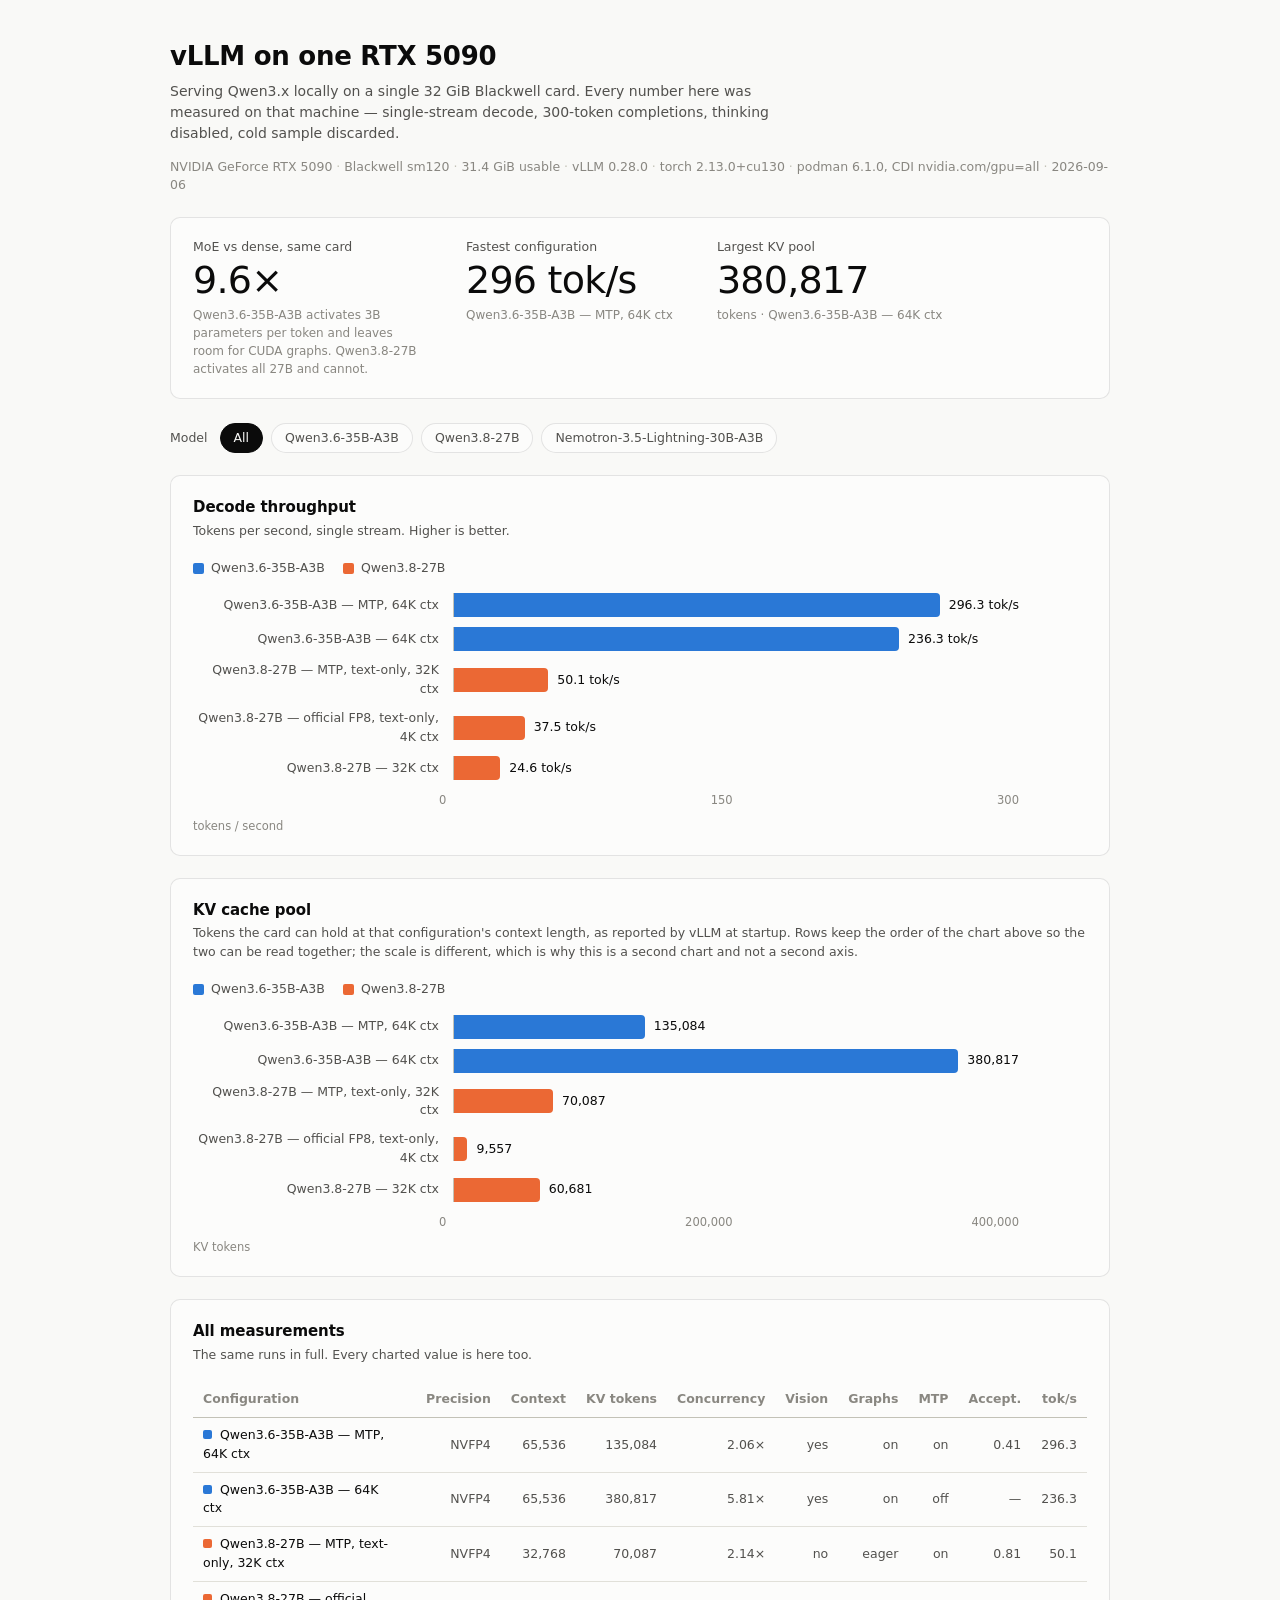
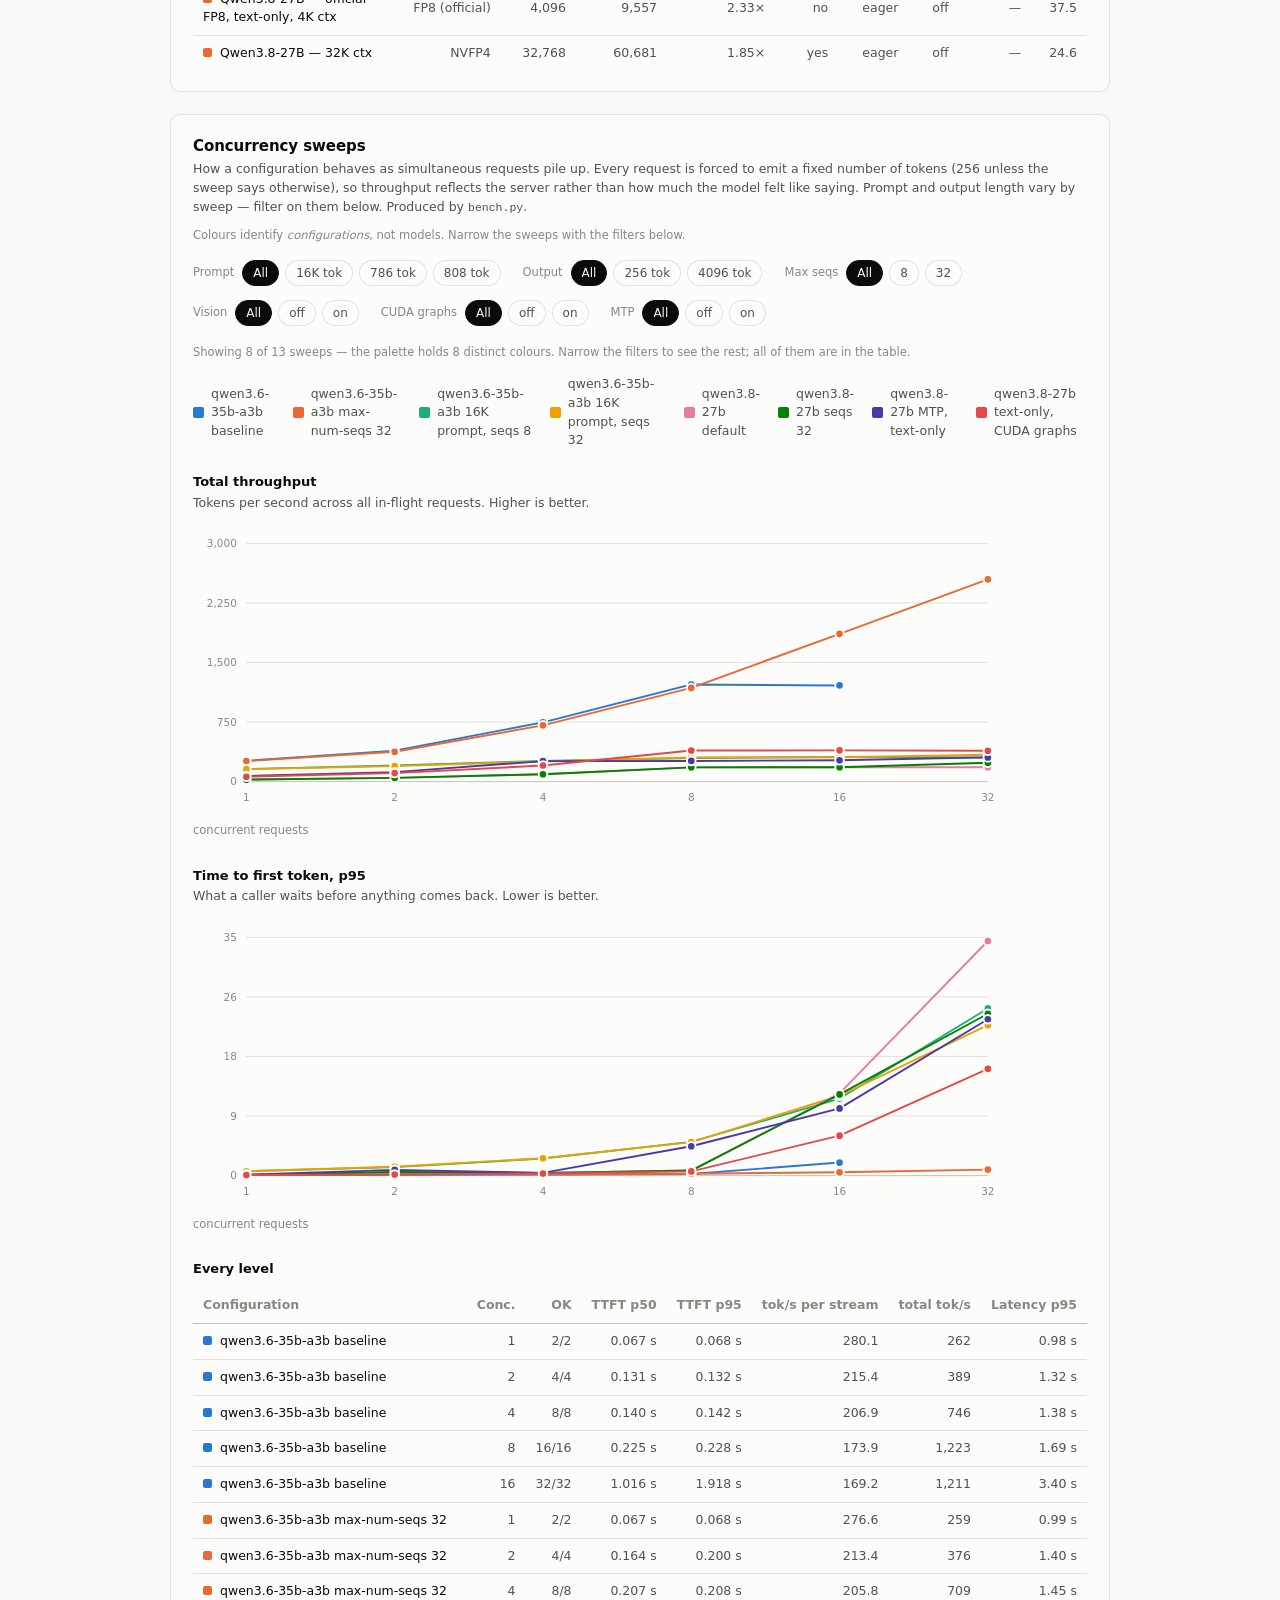
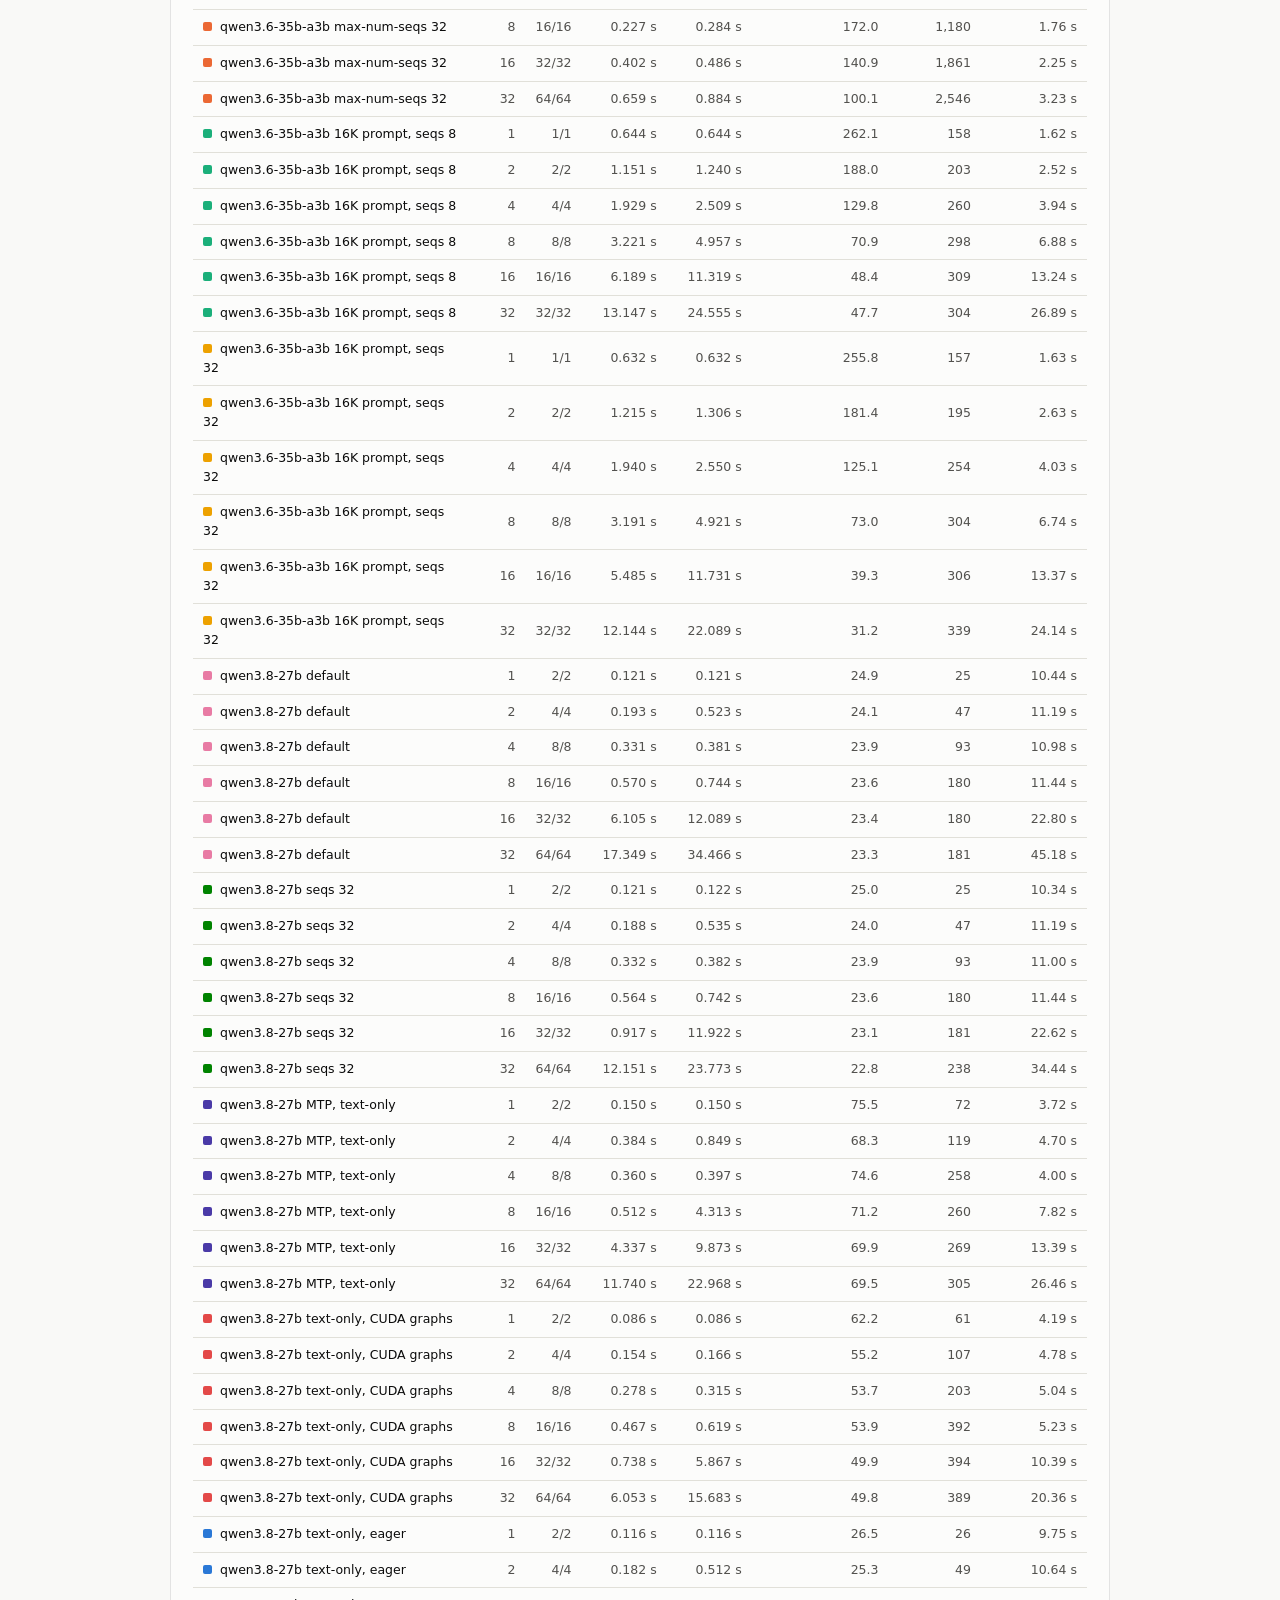
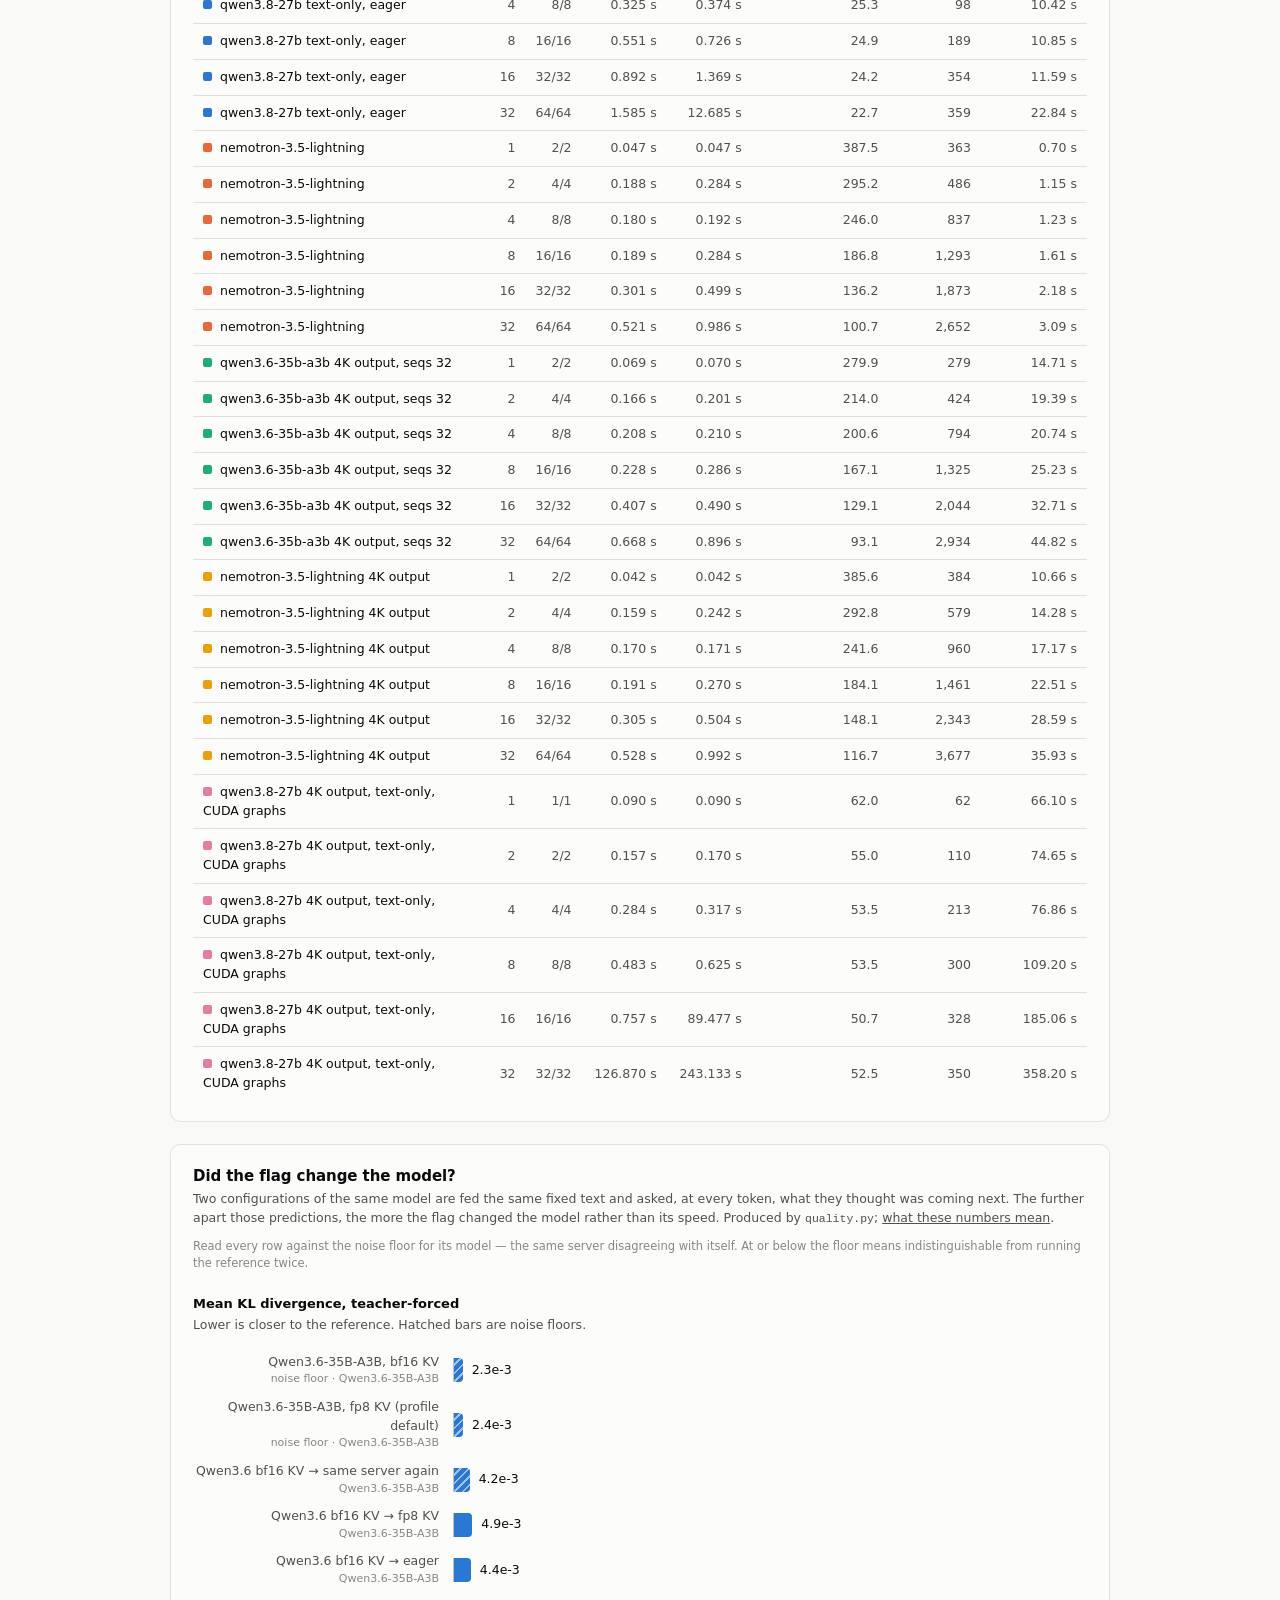
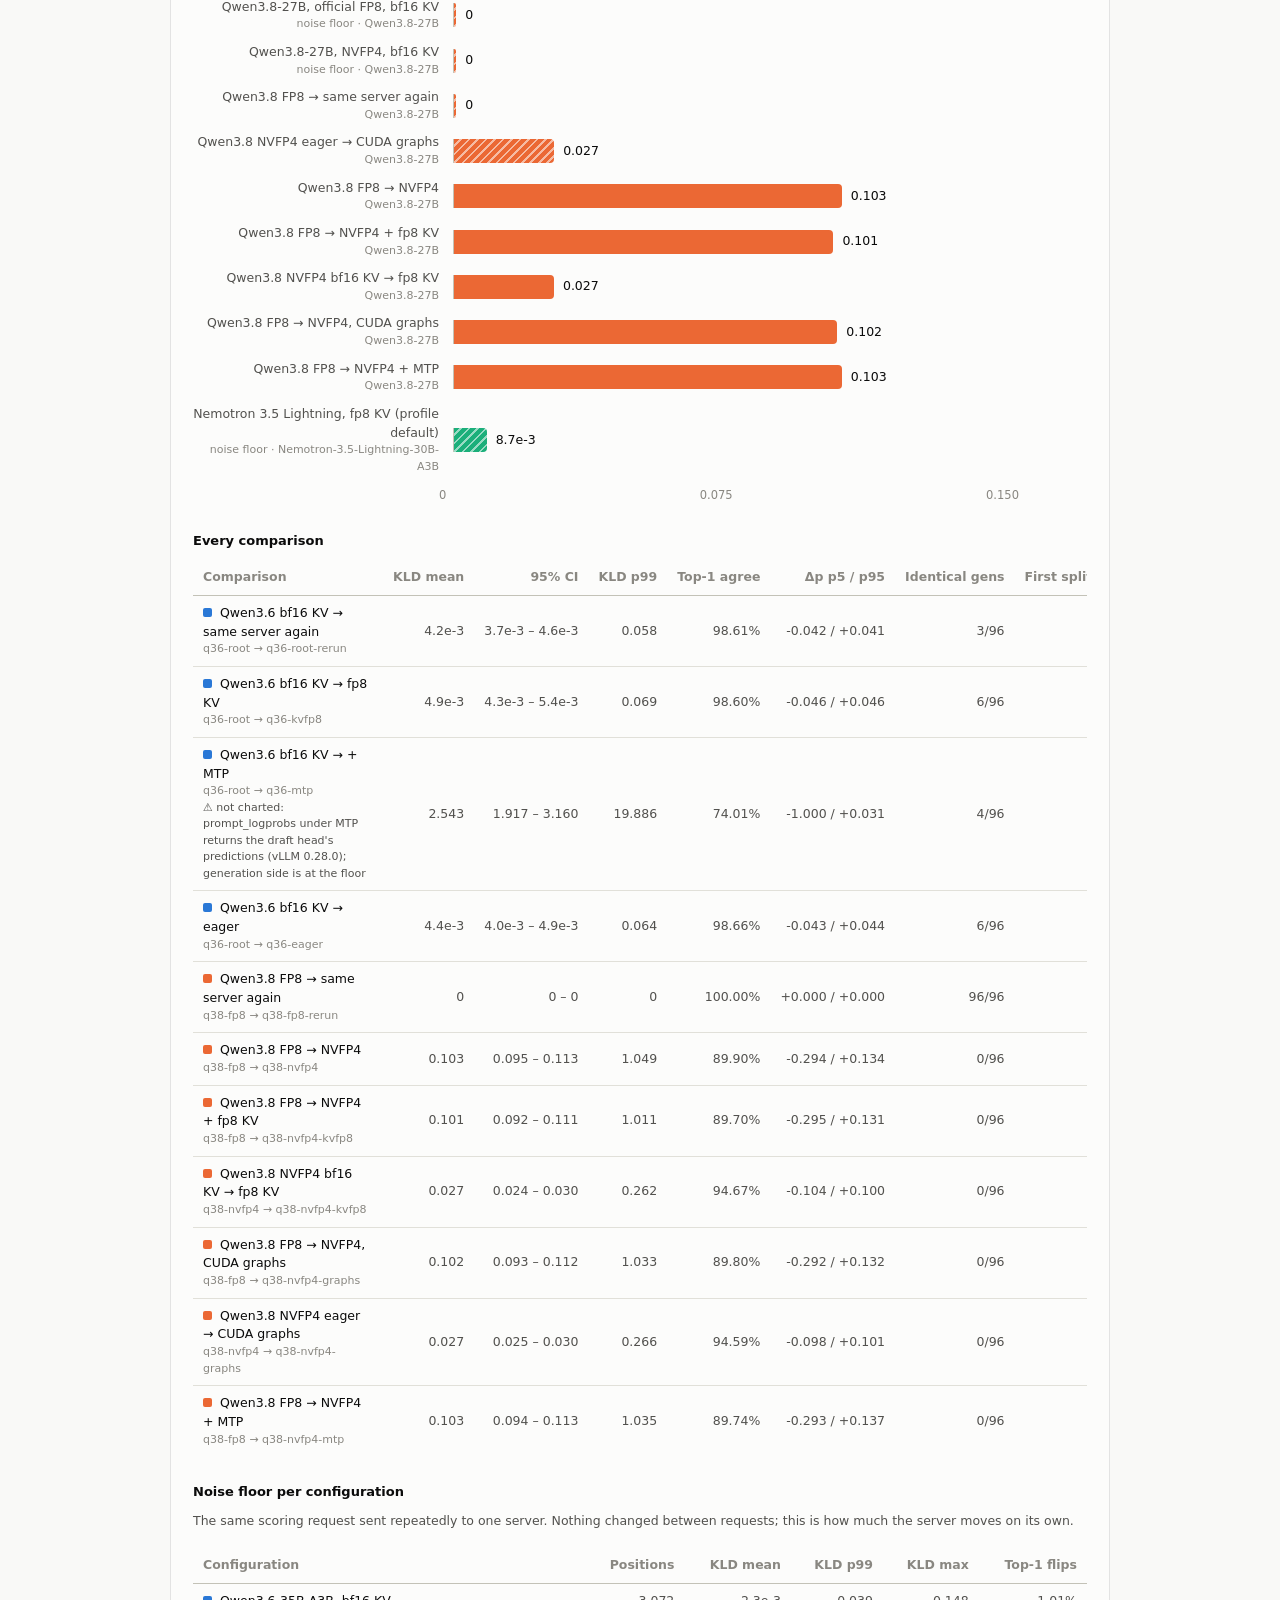
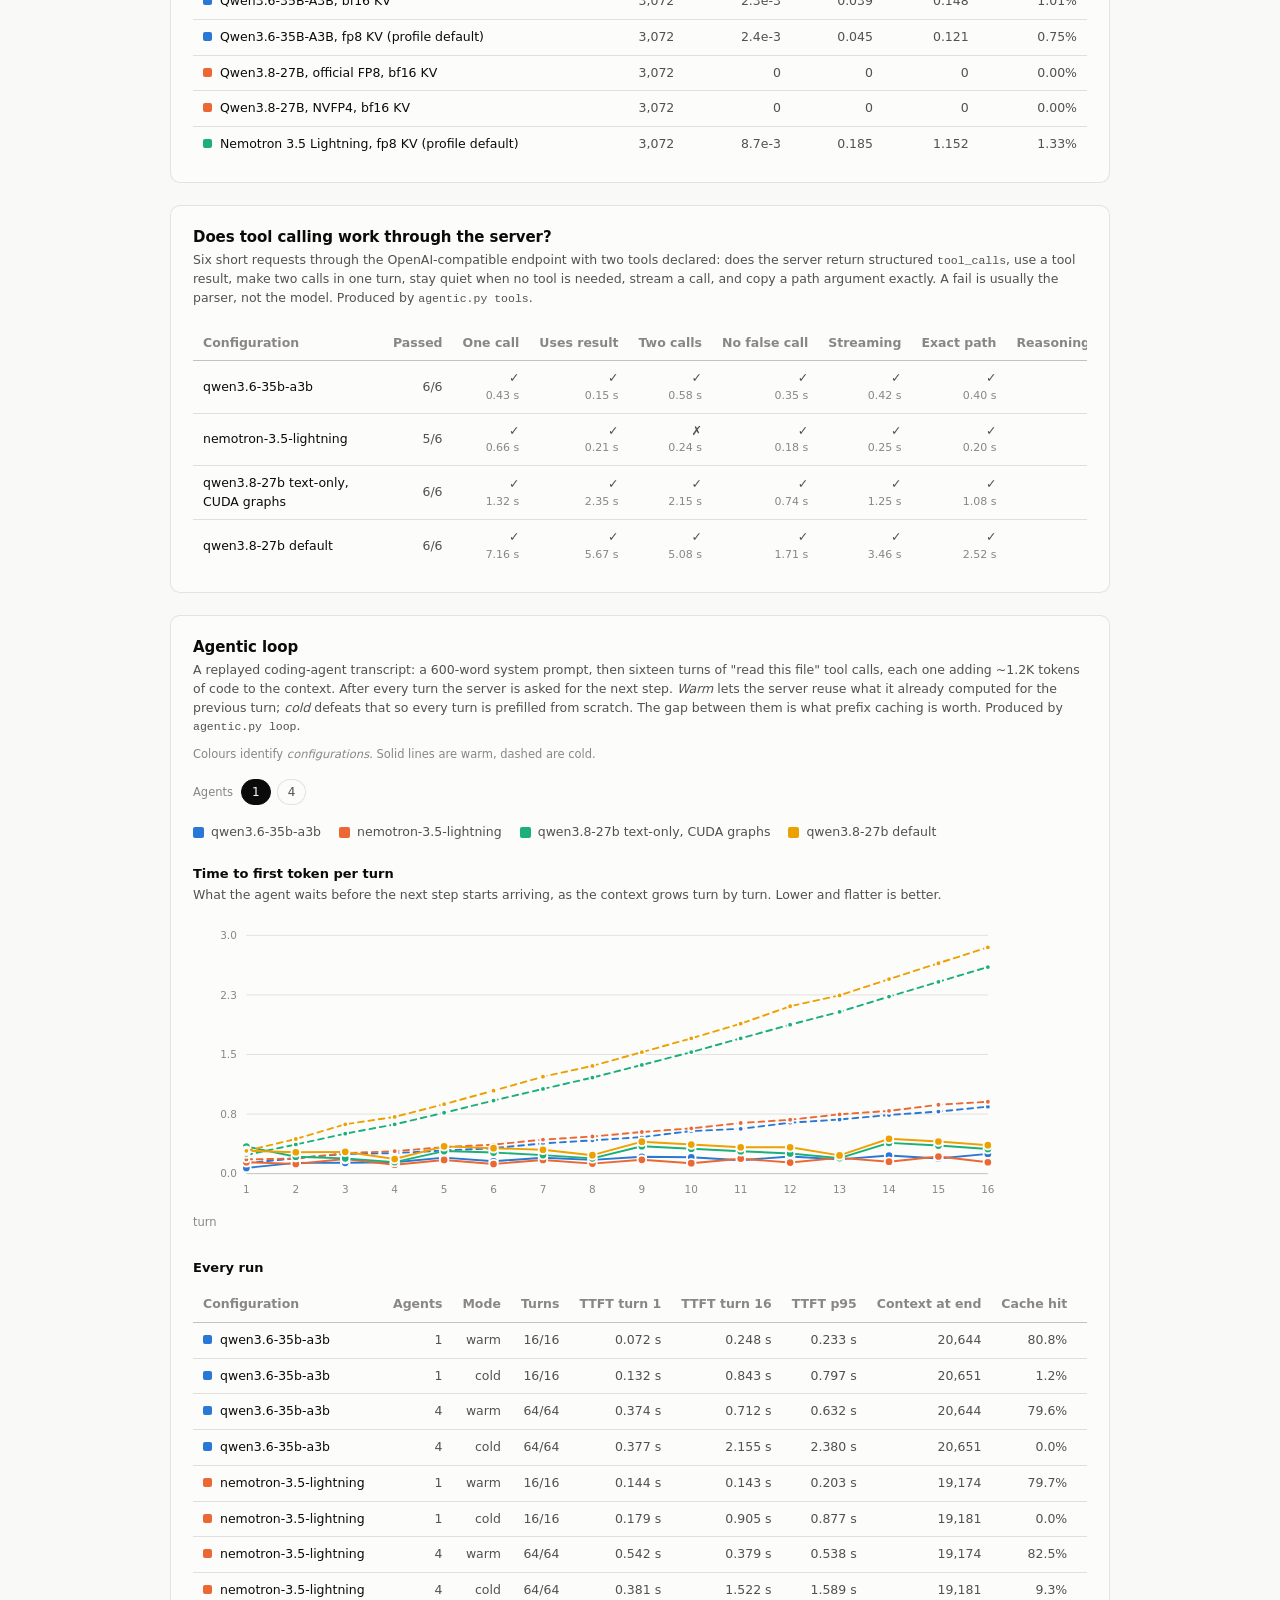
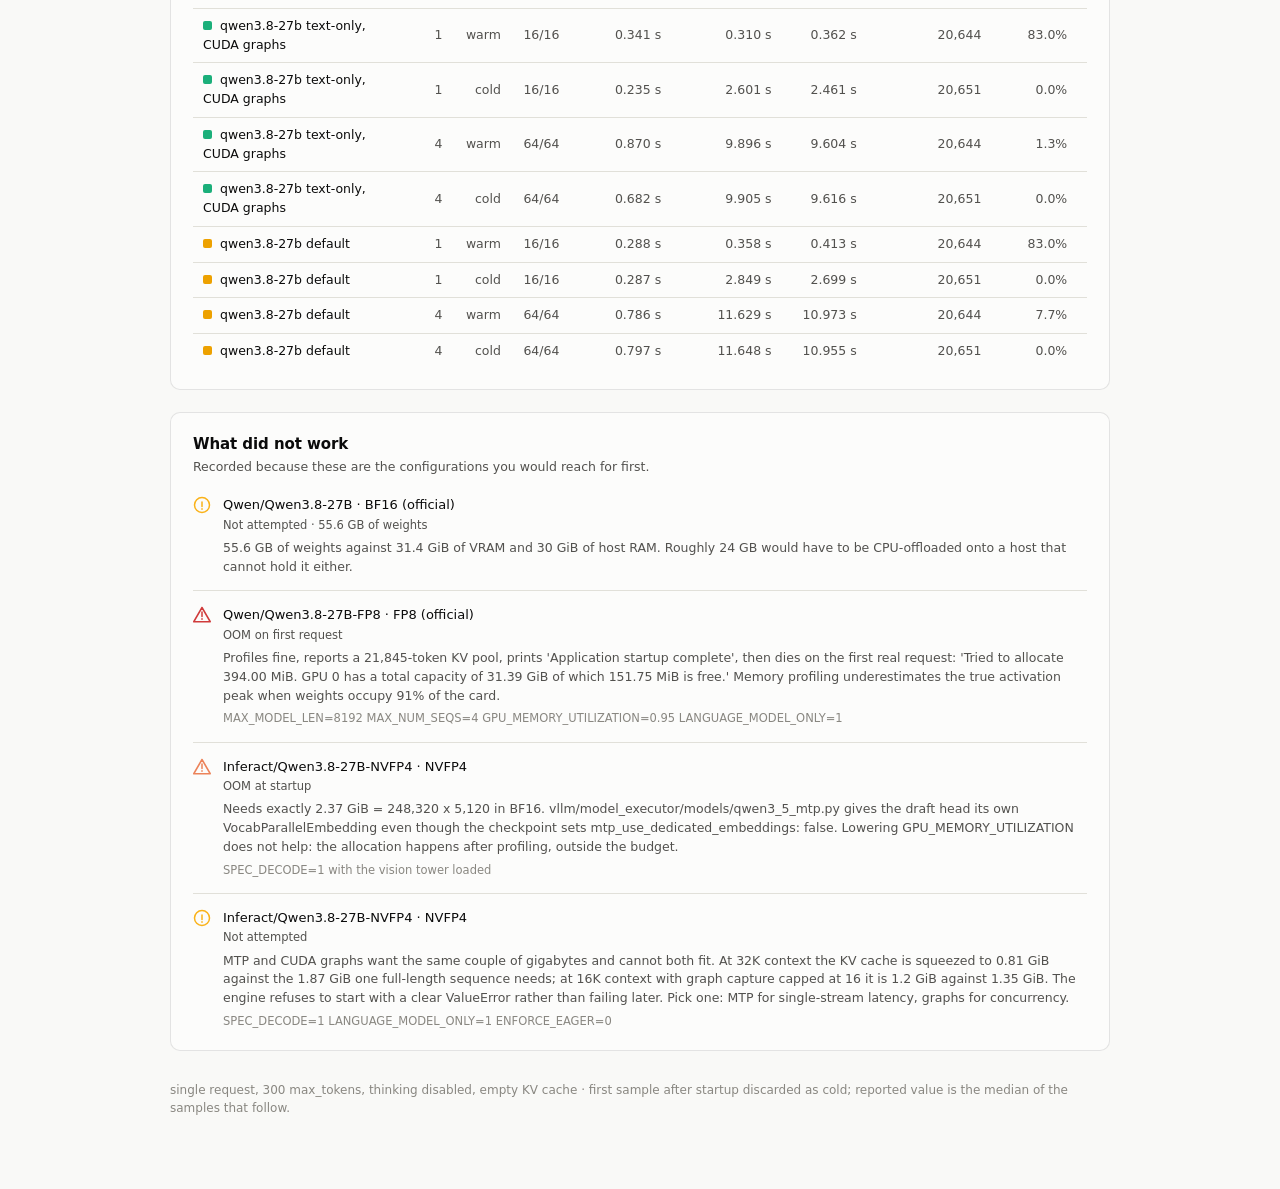
==== docs/index.html @ f3ea18a2 "Add agentic.py: tool-call checks and agent-loop replay, with baselines Two agent-shaped measurements" ====
<!doctype html>
<html lang="en">
<head>
<meta charset="utf-8">
<meta name="viewport" content="width=device-width, initial-scale=1">
<title>vLLM on one RTX 5090 — benchmark results</title>
<link rel="preload" href="results.json" as="fetch" crossorigin="anonymous">
<style>
  :root {
    color-scheme: light;
    --page:           #f9f9f7;
    --surface-1:      #fcfcfb;
    --text-primary:   #0b0b0b;
    --text-secondary: #52514e;
    --text-muted:     #898781;
    --gridline:       #e1e0d9;
    --baseline:       #c3c2b7;
    --border:         rgba(11,11,11,0.10);
    /* The validated 8-slot categorical order, both modes. Model identity uses
       the first two; sweep charts assign the same slots to configurations. */
    --series-1:       #2a78d6;
    --series-2:       #eb6834;
    --series-3:       #1baf7a;
    --series-4:       #eda100;
    --series-5:       #e87ba4;
    --series-6:       #008300;
    --series-7:       #4a3aa7;
    --series-8:       #e34948;
    --series-moe:     #2a78d6;
    --series-dense:   #eb6834;
    --status-critical:#d03b3b;
    --status-warning: #fab219;
    --status-serious: #ec835a;
  }
  @media (prefers-color-scheme: dark) {
    :root:where(:not([data-theme="light"])) {
      color-scheme: dark;
      --page:           #0d0d0d;
      --surface-1:      #1a1a19;
      --text-primary:   #ffffff;
      --text-secondary: #c3c2b7;
      --text-muted:     #898781;
      --gridline:       #2c2c2a;
      --baseline:       #383835;
      --border:         rgba(255,255,255,0.10);
      --series-1:       #3987e5;
      --series-2:       #d95926;
      --series-3:       #199e70;
      --series-4:       #c98500;
      --series-5:       #d55181;
      --series-6:       #008300;
      --series-7:       #9085e9;
      --series-8:       #e66767;
      --series-moe:     #3987e5;
      --series-dense:   #d95926;
    }
  }
  :root[data-theme="dark"] {
    color-scheme: dark;
    --page:           #0d0d0d;
    --surface-1:      #1a1a19;
    --text-primary:   #ffffff;
    --text-secondary: #c3c2b7;
    --text-muted:     #898781;
    --gridline:       #2c2c2a;
    --baseline:       #383835;
    --border:         rgba(255,255,255,0.10);
    --series-1:       #3987e5;
    --series-2:       #d95926;
    --series-3:       #199e70;
    --series-4:       #c98500;
    --series-5:       #d55181;
    --series-6:       #008300;
    --series-7:       #9085e9;
    --series-8:       #e66767;
    --series-moe:     #3987e5;
    --series-dense:   #d95926;
  }

  * { box-sizing: border-box; }
  body {
    margin: 0;
    background: var(--page);
    color: var(--text-primary);
    font: 14px/1.5 system-ui, -apple-system, "Segoe UI", sans-serif;
  }
  .wrap { max-width: 980px; margin: 0 auto; padding: 40px 20px 72px; }

  header h1 { font-size: 26px; line-height: 1.25; margin: 0 0 8px; letter-spacing: -0.01em; }
  header p  { margin: 0; color: var(--text-secondary); max-width: 68ch; }
  .meta { margin-top: 14px; color: var(--text-muted); font-size: 12.5px; }
  .meta span::after { content: " · "; color: var(--baseline); }
  .meta span:last-child::after { content: ""; }

  .card {
    background: var(--surface-1);
    border: 1px solid var(--border);
    border-radius: 10px;
    padding: 20px 22px;
    margin-top: 22px;
  }
  .card > h2 {
    font-size: 15px; margin: 0 0 3px; letter-spacing: -0.005em;
  }
  .card > .sub { margin: 0 0 18px; color: var(--text-secondary); font-size: 12.5px; }

  /* Hero */
  .hero { display: flex; flex-wrap: wrap; gap: 28px 44px; align-items: flex-start; }
  .stat .label { color: var(--text-secondary); font-size: 12.5px; margin-bottom: 4px; }
  .stat .value { font-size: 38px; line-height: 1.05; letter-spacing: -0.02em; }
  .stat .note  { color: var(--text-muted); font-size: 12px; margin-top: 5px; max-width: 30ch; }

  /* Filters */
  .filters { display: flex; flex-wrap: wrap; gap: 8px; align-items: center; margin-top: 24px; }
  .filters .lab { color: var(--text-secondary); font-size: 12.5px; margin-right: 4px; }
  .chip {
    font: inherit; font-size: 12.5px;
    background: var(--surface-1); color: var(--text-secondary);
    border: 1px solid var(--border); border-radius: 999px;
    padding: 5px 13px; cursor: pointer;
  }
  .chip:hover { color: var(--text-primary); }
  .chip[aria-pressed="true"] { background: var(--text-primary); color: var(--page); border-color: var(--text-primary); }
  .chip:focus-visible { outline: 2px solid var(--series-moe); outline-offset: 2px; }

  /* Legend */
  .legend { display: flex; gap: 18px; margin: 0 0 16px; padding: 0; list-style: none; font-size: 12.5px; color: var(--text-secondary); }
  .legend li { display: flex; align-items: center; gap: 7px; }
  .swatch { width: 11px; height: 11px; border-radius: 2px; flex: none; }

  /* Bars */
  .chart { display: flex; flex-direction: column; gap: 10px; }
  .row { display: grid; grid-template-columns: minmax(120px, 246px) 1fr; gap: 14px; align-items: center; }
  .row .name { color: var(--text-secondary); font-size: 12.5px; text-align: right; }
  .track {
    position: relative; height: 24px;
    display: flex; align-items: center; gap: 9px;
    border-left: 1px solid var(--baseline);
    /* Room for the value label, so a bar at full scale never pushes its
       number past the card edge on a narrow screen. The axis reserves the
       same width so its ticks stay under the bars. */
    padding: 0 68px 0 0;
    cursor: default;
  }
  .bar { height: 24px; border-radius: 0 4px 4px 0; min-width: 2px; transition: filter .12s; }
  .track:hover .bar, .track:focus-visible .bar { filter: brightness(1.12); }
  .track:focus-visible { outline: 2px solid var(--text-muted); outline-offset: 3px; border-radius: 3px; }
  .val { font-size: 12.5px; color: var(--text-primary); font-variant-numeric: tabular-nums; white-space: nowrap; }
  .axis { margin-top: 12px; padding: 0 68px 0 0; color: var(--text-muted); font-size: 11.5px; font-variant-numeric: tabular-nums; }
  .axis .inner { display: flex; justify-content: space-between; }
  .axis-title { margin-top: 8px; color: var(--text-muted); font-size: 11.5px; }

  /* Tooltip */
  #tip {
    position: fixed; z-index: 20; pointer-events: none; opacity: 0;
    transition: opacity .1s;
    background: var(--surface-1); color: var(--text-primary);
    border: 1px solid var(--border); border-radius: 7px;
    padding: 9px 11px; font-size: 12.5px; max-width: 300px;
    box-shadow: 0 4px 14px rgba(0,0,0,0.14);
  }
  #tip .t-val { font-size: 15px; font-variant-numeric: tabular-nums; }
  #tip .t-name { color: var(--text-secondary); margin-top: 2px; }
  #tip .t-meta { color: var(--text-muted); margin-top: 6px; font-size: 11.5px; }
  #tip .key { display: inline-block; width: 14px; height: 2px; vertical-align: middle; margin-right: 6px; }

  /* Table */
  .scroll { overflow-x: auto; }
  table { border-collapse: collapse; width: 100%; font-size: 12.5px; min-width: 720px; }
  th, td { text-align: right; padding: 8px 10px; border-bottom: 1px solid var(--gridline); white-space: nowrap; }
  th:first-child, td:first-child { text-align: left; white-space: normal; min-width: 190px; }
  thead th { color: var(--text-muted); font-weight: 600; border-bottom: 1px solid var(--baseline); }
  tbody td { font-variant-numeric: tabular-nums; color: var(--text-secondary); }
  tbody td:first-child { color: var(--text-primary); }
  tbody tr:last-child td { border-bottom: none; }
  .dot { display: inline-block; width: 9px; height: 9px; border-radius: 2px; margin-right: 8px; vertical-align: baseline; }
  code { font-family: ui-monospace, SFMono-Regular, Menlo, monospace; font-size: 11.5px; }

  /* Dimension filters */
  .dimbar { display: flex; flex-wrap: wrap; gap: 14px 22px; margin: 0 0 18px; }
  .dimgroup { display: flex; flex-wrap: wrap; gap: 6px; align-items: center; }
  .dimgroup .glab { color: var(--text-muted); font-size: 11.5px; margin-right: 2px; }
  .dimgroup .chip { padding: 3px 10px; font-size: 12px; }
  .capnote { color: var(--text-muted); font-size: 11.5px; margin: 0 0 14px; }

  /* Line charts */
  .linechart { width: 100%; height: auto; display: block; overflow: visible; }
  .linechart .grid { stroke: var(--gridline); stroke-width: 1; }
  .linechart .axisline { stroke: var(--baseline); stroke-width: 1; }
  .linechart .tick { fill: var(--text-muted); font-size: 11px; }
  .linechart .ser { fill: none; stroke-width: 2; stroke-linejoin: round; stroke-linecap: round; }
  .linechart .ring { stroke: var(--surface-1); stroke-width: 2; }
  .linechart .endlab { fill: var(--text-primary); font-size: 11.5px; }
  .linechart .cross { stroke: var(--text-muted); stroke-width: 1; }
  .linechart .hit { fill: transparent; }
  .axname { color: var(--text-muted); font-size: 11.5px; margin-top: 6px; }

  /* Narrow screens. The wide tables keep their own horizontal scroll; the page
     body never scrolls sideways. */
  @media (max-width: 640px) {
    .wrap { padding: 24px 12px 56px; }
    .card { padding: 16px 14px; }
    header h1 { font-size: 21px; }
    .hero { gap: 20px 24px; }
    .stat .value { font-size: 30px; }
    .stat .note { max-width: none; }
    /* Bar rows stack: the label sits above its own bar instead of being
       squeezed into a column that cannot hold it. */
    .row { grid-template-columns: 1fr; gap: 3px; }
    .row .name { text-align: left; }
    .legend { gap: 10px 16px; flex-wrap: wrap; }
    .dimbar { gap: 10px 14px; }
  }
  .bar.floor { background-image: repeating-linear-gradient(135deg, transparent 0 4px, rgba(255,255,255,.55) 4px 6px); }
  .row .name .sm, td .sm { display: block; color: var(--text-muted); font-size: 11px; }
  td .sm.suspect { color: var(--text-secondary); max-width: 34ch; white-space: normal; }
  .note-inline { color: var(--text-muted); font-size: 11.5px; margin: -8px 0 16px; }

  /* Failures */
  .fail { display: flex; gap: 12px; padding: 14px 0; border-bottom: 1px solid var(--gridline); }
  .fail:last-child { border-bottom: none; padding-bottom: 0; }
  .fail:first-of-type { padding-top: 0; }
  .fail .ico { flex: none; width: 18px; height: 18px; margin-top: 1px; }
  .fail .ftitle { font-size: 13px; }
  .fail .fstate { font-size: 11.5px; color: var(--text-secondary); margin: 2px 0 5px; }
  .fail .fwhy { color: var(--text-secondary); font-size: 12.5px; }
  .fail .fcfg { color: var(--text-muted); font-size: 11.5px; margin-top: 5px; }

  .err { color: var(--status-critical); }
  footer { margin-top: 30px; color: var(--text-muted); font-size: 12px; }
  a { color: inherit; }
</style>
</head>
<body>
<div class="wrap">
  <header>
    <h1>vLLM on one RTX 5090</h1>
    <p>Serving Qwen3.x locally on a single 32 GiB Blackwell card. Every number here was
       measured on that machine — single-stream decode, 300-token completions, thinking
       disabled, cold sample discarded.</p>
    <div class="meta" id="meta"></div>
  </header>

  <div id="content" hidden>
    <div class="card">
      <div class="hero">
        <div class="stat">
          <div class="label">MoE vs dense, same card</div>
          <div class="value" id="heroRatio">—</div>
          <div class="note">Qwen3.6-35B-A3B activates 3B parameters per token and leaves
            room for CUDA graphs. Qwen3.8-27B activates all 27B and cannot.</div>
        </div>
        <div class="stat">
          <div class="label">Fastest configuration</div>
          <div class="value" id="heroTop">—</div>
          <div class="note" id="heroTopNote"></div>
        </div>
        <div class="stat">
          <div class="label">Largest KV pool</div>
          <div class="value" id="heroKv">—</div>
          <div class="note" id="heroKvNote"></div>
        </div>
      </div>
    </div>

    <div class="filters" role="group" aria-label="Filter by model" id="modelFilters">
      <span class="lab">Model</span>
      <button class="chip" data-filter="all" aria-pressed="true">All</button>
    </div>

    <div class="card">
      <h2>Decode throughput</h2>
      <p class="sub">Tokens per second, single stream. Higher is better.</p>
      <ul class="legend" id="legend"></ul>
      <div class="chart" id="chartSpeed"></div>
      <div class="axis"><div class="inner" id="axisSpeed"></div></div>
      <div class="axis-title">tokens / second</div>
    </div>

    <div class="card">
      <h2>KV cache pool</h2>
      <p class="sub">Tokens the card can hold at that configuration's context length, as
        reported by vLLM at startup. Rows keep the order of the chart above so the two can
        be read together; the scale is different, which is why this is a second chart and
        not a second axis.</p>
      <ul class="legend" id="legend2"></ul>
      <div class="chart" id="chartKv"></div>
      <div class="axis"><div class="inner" id="axisKv"></div></div>
      <div class="axis-title">KV tokens</div>
    </div>

    <div class="card">
      <h2>All measurements</h2>
      <p class="sub">The same runs in full. Every charted value is here too.</p>
      <div class="scroll">
        <table>
          <thead>
            <tr>
              <th scope="col">Configuration</th>
              <th scope="col">Precision</th>
              <th scope="col">Context</th>
              <th scope="col">KV tokens</th>
              <th scope="col">Concurrency</th>
              <th scope="col">Vision</th>
              <th scope="col">Graphs</th>
              <th scope="col">MTP</th>
              <th scope="col">Accept.</th>
              <th scope="col">tok/s</th>
            </tr>
          </thead>
          <tbody id="tbody"></tbody>
        </table>
      </div>
    </div>

    <div class="card" id="sweepSection">
      <h2>Concurrency sweeps</h2>
      <p class="sub">How a configuration behaves as simultaneous requests pile up.
        Every request is forced to emit a fixed number of tokens (256 unless the
        sweep says otherwise), so throughput reflects the server rather than how
        much the model felt like saying. Prompt and output length vary by sweep —
        filter on them below. Produced by <code>bench.py</code>.</p>
      <p class="note-inline">Colours identify <em>configurations</em>, not models.
        Narrow the sweeps with the filters below.</p>
      <div class="dimbar" id="dimbar" role="group" aria-label="Filter sweeps by dimension"></div>
      <p class="capnote" id="capnote" hidden></p>
      <ul class="legend" id="legendSweep"></ul>

      <h3 style="font-size:13px;margin:22px 0 2px">Total throughput</h3>
      <p class="sub">Tokens per second across all in-flight requests. Higher is better.</p>
      <svg class="linechart" id="chartTput" viewBox="0 0 880 300" role="img"></svg>
      <div class="axname">concurrent requests</div>

      <h3 style="font-size:13px;margin:26px 0 2px">Time to first token, p95</h3>
      <p class="sub">What a caller waits before anything comes back. Lower is better.</p>
      <svg class="linechart" id="chartTtft" viewBox="0 0 880 300" role="img"></svg>
      <div class="axname">concurrent requests</div>

      <h3 style="font-size:13px;margin:26px 0 10px">Every level</h3>
      <div class="scroll">
        <table>
          <thead>
            <tr>
              <th scope="col">Configuration</th>
              <th scope="col">Conc.</th>
              <th scope="col">OK</th>
              <th scope="col">TTFT p50</th>
              <th scope="col">TTFT p95</th>
              <th scope="col">tok/s per stream</th>
              <th scope="col">total tok/s</th>
              <th scope="col">Latency p95</th>
            </tr>
          </thead>
          <tbody id="sweepBody"></tbody>
        </table>
      </div>
    </div>

    <div class="card" id="divSection" hidden>
      <h2>Did the flag change the model?</h2>
      <p class="sub">Two configurations of the same model are fed the same fixed text and
        asked, at every token, what they thought was coming next. The further apart those
        predictions, the more the flag changed the model rather than its speed. Produced by
        <code>quality.py</code>; <a href="divergence.md">what these numbers mean</a>.</p>
      <p class="note-inline">Read every row against the noise floor for its model — the same
        server disagreeing with itself. At or below the floor means indistinguishable from
        running the reference twice.</p>

      <h3 style="font-size:13px;margin:22px 0 2px">Mean KL divergence, teacher-forced</h3>
      <p class="sub">Lower is closer to the reference. Hatched bars are noise floors.</p>
      <div class="chart" id="chartKld"></div>
      <div class="axis"><div class="inner" id="axisKld"></div></div>

      <h3 style="font-size:13px;margin:26px 0 10px">Every comparison</h3>
      <div class="scroll">
        <table>
          <thead>
            <tr>
              <th scope="col">Comparison</th>
              <th scope="col">KLD mean</th>
              <th scope="col">95% CI</th>
              <th scope="col">KLD p99</th>
              <th scope="col">Top-1 agree</th>
              <th scope="col">Δp p5 / p95</th>
              <th scope="col">Identical gens</th>
              <th scope="col">First split p50</th>
            </tr>
          </thead>
          <tbody id="divBody"></tbody>
        </table>
      </div>

      <h3 style="font-size:13px;margin:26px 0 10px">Noise floor per configuration</h3>
      <p class="sub">The same scoring request sent repeatedly to one server. Nothing changed
        between requests; this is how much the server moves on its own.</p>
      <div class="scroll">
        <table>
          <thead>
            <tr>
              <th scope="col">Configuration</th>
              <th scope="col">Positions</th>
              <th scope="col">KLD mean</th>
              <th scope="col">KLD p99</th>
              <th scope="col">KLD max</th>
              <th scope="col">Top-1 flips</th>
            </tr>
          </thead>
          <tbody id="jitterBody"></tbody>
        </table>
      </div>
    </div>

    <div class="card" id="toolSection" hidden>
      <h2>Does tool calling work through the server?</h2>
      <p class="sub">Six short requests through the OpenAI-compatible endpoint with two tools
        declared: does the server return structured <code>tool_calls</code>, use a tool result,
        make two calls in one turn, stay quiet when no tool is needed, stream a call, and copy a
        path argument exactly. A fail is usually the parser, not the model. Produced by
        <code>agentic.py tools</code>.</p>
      <div class="scroll">
        <table>
          <thead id="toolHead"></thead>
          <tbody id="toolBody"></tbody>
        </table>
      </div>
    </div>

    <div class="card" id="loopSection" hidden>
      <h2>Agentic loop</h2>
      <p class="sub">A replayed coding-agent transcript: a 600-word system prompt, then sixteen
        turns of "read this file" tool calls, each one adding ~1.2K tokens of code to the
        context. After every turn the server is asked for the next step. <em>Warm</em> lets the
        server reuse what it already computed for the previous turn; <em>cold</em> defeats that
        so every turn is prefilled from scratch. The gap between them is what prefix caching is
        worth. Produced by <code>agentic.py loop</code>.</p>
      <p class="note-inline">Colours identify <em>configurations</em>. Solid lines are warm,
        dashed are cold.</p>
      <div class="dimbar" id="loopbar" role="group" aria-label="Number of simultaneous agents"></div>
      <ul class="legend" id="legendLoop"></ul>

      <h3 style="font-size:13px;margin:22px 0 2px">Time to first token per turn</h3>
      <p class="sub">What the agent waits before the next step starts arriving, as the
        context grows turn by turn. Lower and flatter is better.</p>
      <svg class="linechart" id="chartLoop" viewBox="0 0 880 300" role="img"></svg>
      <div class="axname">turn</div>

      <h3 style="font-size:13px;margin:26px 0 10px">Every run</h3>
      <div class="scroll">
        <table>
          <thead>
            <tr>
              <th scope="col">Configuration</th>
              <th scope="col">Agents</th>
              <th scope="col">Mode</th>
              <th scope="col">Turns</th>
              <th scope="col">TTFT turn 1</th>
              <th scope="col">TTFT turn 16</th>
              <th scope="col">TTFT p95</th>
              <th scope="col">Context at end</th>
              <th scope="col">Cache hit</th>
              <th scope="col">Turns / min</th>
            </tr>
          </thead>
          <tbody id="loopBody"></tbody>
        </table>
      </div>
    </div>

    <div class="card">
      <h2>What did not work</h2>
      <p class="sub">Recorded because these are the configurations you would reach for first.</p>
      <div id="failures"></div>
    </div>

    <footer id="footer"></footer>
  </div>

  <div class="card" id="loading">Loading <code>results.json</code>…</div>
</div>

<div id="tip" role="status" aria-live="polite"></div>

<script>
(async function () {
  const $ = (id) => document.getElementById(id);
  const fmt = (n) => n.toLocaleString('en-US');
  const COLOR = { 'Qwen3.6-35B-A3B': 'var(--series-moe)', 'Qwen3.8-27B': 'var(--series-dense)' };

  let data;
  try {
    const res = await fetch('results.json', { cache: 'no-cache' });
    if (!res.ok) throw new Error('HTTP ' + res.status);
    data = await res.json();
  } catch (e) {
    $('loading').innerHTML = '';
    const p = document.createElement('p');
    p.className = 'err';
    p.textContent = 'Could not load results.json: ' + e.message;
    const q = document.createElement('p');
    q.style.color = 'var(--text-secondary)';
    q.textContent = 'Opening this file directly from disk blocks the fetch. Serve the directory instead, e.g. python3 -m http.server 8080 --directory docs';
    $('loading').append(p, q);
    return;
  }

  $('loading').hidden = true;
  $('content').hidden = false;

  // --- meta line -----------------------------------------------------------
  const hw = data.hardware, sw = data.software;
  for (const t of [hw.gpu, hw.arch, hw.vram_usable_gib + ' GiB usable',
                   'vLLM ' + sw.vllm, 'torch ' + sw.torch, hw.runtime, data.generated]) {
    const s = document.createElement('span');
    s.textContent = t;
    $('meta').appendChild(s);
  }

  // --- runs, sorted fastest first -----------------------------------------
  const runs = data.runs.slice().sort((a, b) => b.decode_tok_s - a.decode_tok_s);

  const shortName = (r) => {
    const bits = [];
    if (r.precision.startsWith('FP8')) bits.push('official FP8');
    if (r.spec_decode) bits.push('MTP');
    if (!r.vision) bits.push('text-only');
    bits.push(Math.round(r.max_model_len / 1024) + 'K ctx');
    return r.model + ' — ' + bits.join(', ');
  };

  // --- hero ---------------------------------------------------------------
  const moeBase = runs.find(r => r.id === 'qwen36-moe-default');
  const denseBase = runs.find(r => r.id === 'qwen38-dense-default');
  $('heroRatio').textContent = (moeBase.decode_tok_s / denseBase.decode_tok_s).toFixed(1) + '×';
  const top = runs[0];
  $('heroTop').textContent = Math.round(top.decode_tok_s) + ' tok/s';
  $('heroTopNote').textContent = shortName(top);
  const bigKv = runs.slice().sort((a, b) => b.kv_tokens - a.kv_tokens)[0];
  $('heroKv').textContent = fmt(bigKv.kv_tokens);
  $('heroKvNote').textContent = 'tokens · ' + shortName(bigKv);

  // --- legend (identity never rests on color alone) -----------------------
  const models = [...new Set(runs.map(r => r.model))];
  for (const el of [$('legend'), $('legend2')]) {
    for (const m of models) {
      const li = document.createElement('li');
      const sw2 = document.createElement('span');
      sw2.className = 'swatch';
      sw2.style.background = COLOR[m];
      const tx = document.createElement('span');
      tx.textContent = m;
      li.append(sw2, tx);
      el.appendChild(li);
    }
  }

  // --- tooltip ------------------------------------------------------------
  const tip = $('tip');
  function showTip(ev, run, valueText, metaText, title) {
    tip.innerHTML = '';
    const v = document.createElement('div');
    v.className = 't-val';
    const key = document.createElement('span');
    key.className = 'key';
    key.style.background = COLOR[run.model] || 'var(--series-3)';
    v.append(key, document.createTextNode(valueText));
    const n = document.createElement('div');
    n.className = 't-name';
    n.textContent = title || shortName(run);
    const m = document.createElement('div');
    m.className = 't-meta';
    m.textContent = metaText;
    tip.append(v, n, m);
    tip.style.opacity = '1';
    moveTip(ev);
  }
  function moveTip(ev) {
    const r = tip.getBoundingClientRect();
    let x = (ev.clientX ?? 0) + 14, y = (ev.clientY ?? 0) + 16;
    if (x + r.width > innerWidth - 8) x = innerWidth - r.width - 8;
    if (y + r.height > innerHeight - 8) y = (ev.clientY ?? 0) - r.height - 12;
    tip.style.left = x + 'px';
    tip.style.top = Math.max(8, y) + 'px';
  }
  const hideTip = () => { tip.style.opacity = '0'; };

  // --- bar chart builder --------------------------------------------------
  function drawChart(host, axisHost, list, pick, label, meta) {
    host.innerHTML = '';
    axisHost.innerHTML = '';
    if (!list.length) return;
    const max = Math.max(...list.map(pick));
    // clean axis top: round up to a nice number
    const mag = Math.pow(10, Math.floor(Math.log10(max)));
    const top2 = Math.ceil(max / (mag / 2)) * (mag / 2);

    for (const r of list) {
      const row = document.createElement('div');
      row.className = 'row';

      const name = document.createElement('div');
      name.className = 'name';
      name.textContent = shortName(r);

      const track = document.createElement('div');
      track.className = 'track';
      track.tabIndex = 0;
      const bar = document.createElement('div');
      bar.className = 'bar';
      bar.style.width = Math.max(0.4, (pick(r) / top2) * 100) + '%';
      bar.style.background = COLOR[r.model];
      const val = document.createElement('span');
      val.className = 'val';
      val.textContent = label(r);
      track.append(bar, val);

      const txt = label(r), mtxt = meta(r);
      track.addEventListener('pointerenter', (e) => showTip(e, r, txt, mtxt));
      track.addEventListener('pointermove', moveTip);
      track.addEventListener('pointerleave', hideTip);
      track.addEventListener('focus', (e) => {
        const b = track.getBoundingClientRect();
        showTip({ clientX: b.left + 40, clientY: b.top }, r, txt, mtxt);
      });
      track.addEventListener('blur', hideTip);
      track.setAttribute('aria-label', shortName(r) + ': ' + txt);

      row.append(name, track);
      host.appendChild(row);
    }

    for (const t of [0, top2 / 2, top2]) {
      const s = document.createElement('span');
      s.textContent = fmt(Math.round(t));
      axisHost.appendChild(s);
    }
    // Axis sits under the plot column. When the rows stack on a narrow screen
    // the grid is a single column, so there is no label gutter to offset by.
    const cols = getComputedStyle(host.querySelector('.row')).gridTemplateColumns.split(' ');
    axisHost.parentElement.style.marginLeft = cols.length > 1 ? cols[0] : '0px';
  }

  // --- table --------------------------------------------------------------
  function drawTable(list) {
    const tb = $('tbody');
    tb.innerHTML = '';
    for (const r of list) {
      const tr = document.createElement('tr');
      const cells = [
        null, // built below
        r.precision,
        fmt(r.max_model_len),
        fmt(r.kv_tokens),
        r.max_concurrency.toFixed(2) + '×',
        r.vision ? 'yes' : 'no',
        r.cuda_graphs ? 'on' : 'eager',
        r.spec_decode ? 'on' : 'off',
        r.spec_acceptance ? r.spec_acceptance.toFixed(2) : '—',
        r.decode_tok_s.toFixed(1),
      ];
      const first = document.createElement('td');
      const dot = document.createElement('span');
      dot.className = 'dot';
      dot.style.background = COLOR[r.model];
      first.append(dot, document.createTextNode(shortName(r)));
      tr.appendChild(first);
      for (let i = 1; i < cells.length; i++) {
        const td = document.createElement('td');
        td.textContent = cells[i];
        tr.appendChild(td);
      }
      tb.appendChild(tr);
    }
  }

  // --- failures (icon + label, never colour alone) ------------------------
  const ICON = {
    oom_at_first_request: { color: 'var(--status-critical)', label: 'OOM on first request',
      path: 'M12 2 1 21h22L12 2Zm0 6v6m0 3v.5' },
    oom_at_startup: { color: 'var(--status-serious)', label: 'OOM at startup',
      path: 'M12 2 1 21h22L12 2Zm0 6v6m0 3v.5' },
    not_attempted: { color: 'var(--status-warning)', label: 'Not attempted',
      path: 'M12 22a10 10 0 1 1 0-20 10 10 0 0 1 0 20Zm0-14v6m0 3v.5' },
  };
  const fh = $('failures');
  for (const f of data.failures) {
    const spec = ICON[f.status] || ICON.not_attempted;
    const box = document.createElement('div');
    box.className = 'fail';

    const svg = document.createElementNS('http://www.w3.org/2000/svg', 'svg');
    svg.setAttribute('viewBox', '0 0 24 24');
    svg.setAttribute('class', 'ico');
    svg.setAttribute('aria-hidden', 'true');
    svg.setAttribute('fill', 'none');
    svg.setAttribute('stroke', spec.color);
    svg.setAttribute('stroke-width', '2');
    svg.setAttribute('stroke-linecap', 'round');
    svg.setAttribute('stroke-linejoin', 'round');
    const p = document.createElementNS('http://www.w3.org/2000/svg', 'path');
    p.setAttribute('d', spec.path);
    svg.appendChild(p);

    const body = document.createElement('div');
    const t = document.createElement('div');
    t.className = 'ftitle';
    t.textContent = f.checkpoint + ' · ' + f.precision;
    const st = document.createElement('div');
    st.className = 'fstate';
    st.textContent = spec.label + (f.weights_gb ? ' · ' + f.weights_gb + ' GB of weights' : '');
    const why = document.createElement('div');
    why.className = 'fwhy';
    why.textContent = f.reason;
    body.append(t, st, why);
    if (f.config) {
      const c = document.createElement('div');
      c.className = 'fcfg';
      c.textContent = f.config;
      body.appendChild(c);
    }
    box.append(svg, body);
    fh.appendChild(box);
  }

  // --- concurrency sweeps -------------------------------------------------
  // The full validated 8-slot categorical order, assigned in fixed order and
  // never cycled: a 9th sweep needs faceting, not a generated hue.
  const SWEEP_COLORS = Array.from({ length: 8 }, (_, i) => `var(--series-${i + 1})`);
  const sweeps = (data.sweeps || []).map((s, i) => ({ ...s, color: SWEEP_COLORS[i % SWEEP_COLORS.length] }));
  const SVGNS = 'http://www.w3.org/2000/svg';
  const svgEl = (tag, attrs) => {
    const n = document.createElementNS(SVGNS, tag);
    for (const [k, v] of Object.entries(attrs || {})) n.setAttribute(k, v);
    return n;
  };

  function showRowsTip(ev, title, rows) {
    tip.innerHTML = '';
    const h = document.createElement('div');
    h.className = 't-name';
    h.style.marginTop = '0';
    h.textContent = title;
    tip.appendChild(h);
    for (const r of rows) {
      const line = document.createElement('div');
      line.className = 't-val';
      line.style.fontSize = '13px';
      line.style.marginTop = '4px';
      const key = document.createElement('span');
      key.className = 'key';
      key.style.background = r.color;
      line.append(key, document.createTextNode(r.value));
      const sub = document.createElement('div');
      sub.className = 't-meta';
      sub.style.marginTop = '1px';
      sub.textContent = r.label;
      tip.append(line, sub);
    }
    tip.style.opacity = '1';
    moveTip(ev);
  }

  function drawLine(svg, series, pick, fmtVal, opts) {
    const xKey = (opts && opts.xKey) || 'concurrency';
    const xTitle = (opts && opts.xTitle) || ((c) => c + (c === 1 ? ' concurrent request' : ' concurrent requests'));
    svg.innerHTML = '';
    // Render at the container's real pixel width rather than scaling a fixed
    // viewBox, so tick and label text stays at its true size on a phone.
    const W = Math.max(280, Math.floor(svg.parentElement.clientWidth) || 880);
    const narrow = W < 560;
    const H = narrow ? 240 : 300;
    // No right gutter when narrow: end labels are dropped there anyway.
    const L = narrow ? 42 : 56, R = narrow ? 14 : 104, T = 14, B = 36;
    svg.setAttribute('viewBox', `0 0 ${W} ${H}`);
    const pw = W - L - R, ph = H - T - B;
    const xs = [...new Set(series.flatMap(s => s.levels.map(l => l[xKey])))].sort((a, b) => a - b);
    if (!xs.length) return;
    const vals = series.flatMap(s => s.levels.map(pick)).filter(v => v != null);
    if (!vals.length) return;
    const rawMax = Math.max(...vals);
    const mag = Math.pow(10, Math.floor(Math.log10(rawMax)));
    const yMax = Math.ceil(rawMax / (mag / 2)) * (mag / 2);
    const X = (c) => L + (xs.length === 1 ? pw / 2 : (xs.indexOf(c) / (xs.length - 1)) * pw);
    const Y = (v) => T + (1 - v / yMax) * ph;

    // gridlines + y ticks. Decimals come from the step size, not the value, so
    // a 0.5 step never renders 1.5 as "2".
    const step = yMax / 4;
    const dec = step >= 1 ? 0 : step >= 0.1 ? 1 : 2;
    for (let i = 0; i <= 4; i++) {
      const v = step * i, y = Y(v);
      svg.appendChild(svgEl('line', { class: i === 0 ? 'axisline' : 'grid', x1: L, x2: L + pw, y1: y, y2: y }));
      const t = svgEl('text', { class: 'tick', x: L - 10, y: y + 4, 'text-anchor': 'end' });
      t.textContent = dec ? v.toFixed(dec) : Math.round(v).toLocaleString('en-US');
      svg.appendChild(t);
    }
    // x ticks
    for (const c of xs) {
      const t = svgEl('text', { class: 'tick', x: X(c), y: T + ph + 20, 'text-anchor': 'middle' });
      t.textContent = c;
      svg.appendChild(t);
    }

    const cross = svgEl('line', { class: 'cross', y1: T, y2: T + ph, x1: L, x2: L, opacity: 0 });
    svg.appendChild(cross);

    // series
    for (const s of series) {
      const pts = s.levels.filter(l => pick(l) != null);
      if (!pts.length) continue;
      const attrs = {
        class: 'ser', stroke: s.color,
        points: pts.map(l => `${X(l[xKey])},${Y(pick(l))}`).join(' '),
      };
      if (s.dash) attrs['stroke-dasharray'] = '6 5';
      svg.appendChild(svgEl('polyline', attrs));
      for (const l of pts) {
        svg.appendChild(svgEl('circle', {
          class: 'ring', cx: X(l[xKey]), cy: Y(pick(l)), r: s.dash ? 3 : 4.5, fill: s.color,
        }));
      }
    }

    // direct end labels, skipped entirely if any two would collide
    const ends = series
      .map(s => { const p = s.levels.filter(l => pick(l) != null).pop(); return p ? { s, p } : null; })
      .filter(Boolean)
      .sort((a, b) => Y(pick(a.p)) - Y(pick(b.p)));
    const collide = ends.some((e, i) => i > 0 && Math.abs(Y(pick(e.p)) - Y(pick(ends[i - 1].p))) < 14);
    if (!collide && !narrow) {
      for (const e of ends) {
        const x = X(e.p[xKey]), y = Y(pick(e.p));
        svg.appendChild(svgEl('circle', { cx: x + 12, cy: y - 3, r: 3.5, fill: e.s.color }));
        const t = svgEl('text', { class: 'endlab', x: x + 20, y: y });
        t.textContent = fmtVal(pick(e.p));
        svg.appendChild(t);
      }
    }

    // crosshair hit layer
    const hit = svgEl('rect', { class: 'hit', x: L, y: T, width: pw, height: ph, tabindex: 0 });
    svg.appendChild(hit);
    let idx = -1;
    const place = (i, ev) => {
      idx = i;
      const c = xs[i];
      cross.setAttribute('x1', X(c));
      cross.setAttribute('x2', X(c));
      cross.setAttribute('opacity', 1);
      const rows = [];
      for (const s of series) {
        const l = s.levels.find(l => l[xKey] === c);
        if (l && pick(l) != null) rows.push({ color: s.color, label: s.label, value: fmtVal(pick(l)) });
      }
      showRowsTip(ev, xTitle(c), rows);
    };
    hit.addEventListener('pointermove', (ev) => {
      const box = svg.getBoundingClientRect();
      const rel = (ev.clientX - box.left) / box.width * W;
      let best = 0, bd = Infinity;
      xs.forEach((c, i) => { const d = Math.abs(X(c) - rel); if (d < bd) { bd = d; best = i; } });
      place(best, ev);
    });
    hit.addEventListener('pointerleave', () => { cross.setAttribute('opacity', 0); hideTip(); });
    hit.addEventListener('focus', () => {
      const box = svg.getBoundingClientRect();
      place(0, { clientX: box.left + 60, clientY: box.top + 40 });
    });
    hit.addEventListener('blur', () => { cross.setAttribute('opacity', 0); hideTip(); });
    hit.addEventListener('keydown', (ev) => {
      if (ev.key !== 'ArrowLeft' && ev.key !== 'ArrowRight') return;
      ev.preventDefault();
      const box = svg.getBoundingClientRect();
      const next = Math.min(xs.length - 1, Math.max(0, (idx < 0 ? 0 : idx) + (ev.key === 'ArrowRight' ? 1 : -1)));
      place(next, { clientX: box.left + (X(xs[next]) / W) * box.width, clientY: box.top + 40 });
    });
  }

  // Dimension filters. Keys come from the data, so a new --dim tag in bench.py
  // shows up here without touching this file. `model` is excluded: the filter
  // row at the top of the page already scopes it.
  const DIM_ORDER = ['prompt', 'output', 'seqs', 'vision', 'graphs', 'mtp'];
  const DIM_LABEL = { prompt: 'Prompt', output: 'Output', seqs: 'Max seqs', vision: 'Vision',
                      graphs: 'CUDA graphs', mtp: 'MTP' };
  const dimKeys = DIM_ORDER.filter(k => sweeps.some(s => s.dimensions && s.dimensions[k] != null));
  const dimState = Object.fromEntries(dimKeys.map(k => [k, 'all']));
  const MAX_SERIES = 8;   // the validated palette; never cycle past it

  function buildDimBar() {
    const bar = $('dimbar');
    bar.innerHTML = '';
    for (const k of dimKeys) {
      const vals = [...new Set(sweeps.map(s => s.dimensions[k]).filter(v => v != null))]
        .sort((a, b) => (parseFloat(a) - parseFloat(b)) || String(a).localeCompare(String(b)));
      if (vals.length < 2) continue;   // a dimension with one value filters nothing
      const g = document.createElement('div');
      g.className = 'dimgroup';
      const lab = document.createElement('span');
      lab.className = 'glab';
      lab.textContent = DIM_LABEL[k] || k;
      g.appendChild(lab);
      for (const v of ['all', ...vals]) {
        const b = document.createElement('button');
        b.className = 'chip';
        b.type = 'button';
        b.textContent = v === 'all' ? 'All' : v;
        b.setAttribute('aria-pressed', String(dimState[k] === v));
        b.setAttribute('aria-label', `${DIM_LABEL[k] || k}: ${v}`);
        b.addEventListener('click', () => {
          dimState[k] = v;
          for (const sib of g.querySelectorAll('.chip')) sib.setAttribute('aria-pressed', String(sib === b));
          hideTip();
          renderSweeps(currentModelFilter);
        });
        g.appendChild(b);
      }
      bar.appendChild(g);
    }
  }

  function renderSweeps(filter) {
    const section = $('sweepSection');
    let list = sweeps.filter(s =>
      (filter === 'all' || s.model === filter) &&
      dimKeys.every(k => dimState[k] === 'all' || (s.dimensions && s.dimensions[k] === dimState[k])));

    const note = $('capnote');
    if (!list.length) {
      section.hidden = false;
      note.hidden = false;
      note.textContent = 'No sweep matches these filters.';
      $('legendSweep').innerHTML = '';
      $('chartTput').innerHTML = '';
      $('chartTtft').innerHTML = '';
      $('sweepBody').innerHTML = '';
      return;
    }
    section.hidden = false;
    if (list.length > MAX_SERIES) {
      note.hidden = false;
      note.textContent = `Showing ${MAX_SERIES} of ${list.length} sweeps — the palette holds ` +
        `${MAX_SERIES} distinct colours. Narrow the filters to see the rest; all of them are in the table.`;
    } else {
      note.hidden = true;
    }
    const charted = list.slice(0, MAX_SERIES);

    const lg = $('legendSweep');
    lg.innerHTML = '';
    for (const s of charted) {
      const li = document.createElement('li');
      const sw = document.createElement('span');
      sw.className = 'swatch';
      sw.style.background = s.color;
      const tx = document.createElement('span');
      tx.textContent = s.label;
      li.append(sw, tx);
      lg.appendChild(li);
    }

    drawLine($('chartTput'), charted, l => l.total_tok_s, v => Math.round(v).toLocaleString('en-US') + ' tok/s');
    drawLine($('chartTtft'), charted, l => l.ttft_p95_s, v => v.toFixed(2) + ' s');

    const tb = $('sweepBody');
    tb.innerHTML = '';
    for (const s of list) {
      for (const l of s.levels) {
        const tr = document.createElement('tr');
        const first = document.createElement('td');
        const dot = document.createElement('span');
        dot.className = 'dot';
        dot.style.background = s.color;
        first.append(dot, document.createTextNode(s.label));
        tr.appendChild(first);
        const cells = [
          l.concurrency,
          l.succeeded + '/' + l.requests,
          l.ttft_p50_s != null ? l.ttft_p50_s.toFixed(3) + ' s' : '—',
          l.ttft_p95_s != null ? l.ttft_p95_s.toFixed(3) + ' s' : '—',
          l.decode_tok_s_per_stream != null ? l.decode_tok_s_per_stream.toFixed(1) : '—',
          l.total_tok_s != null ? Math.round(l.total_tok_s).toLocaleString('en-US') : '—',
          l.latency_p95_s != null ? l.latency_p95_s.toFixed(2) + ' s' : '—',
        ];
        for (const c of cells) {
          const td = document.createElement('td');
          td.textContent = c;
          tr.appendChild(td);
        }
        tb.appendChild(tr);
      }
    }
  }


  // --- divergence ---------------------------------------------------------
  // Comparisons and noise floors share one chart so a bar can be read against
  // its floor. Colour follows the model, the same slots as the bar charts above;
  // floors carry a hatch on top so they are never colour-alone.
  const divs = data.divergence || [];
  const jit = data.jitter || [];
  const modelColor = (m) => COLOR[m] || 'var(--series-3)';
  const sci = (v) => v == null ? '—' : v === 0 ? '0' : (v >= 0.01 ? v.toFixed(3) : v.toExponential(1));

  function renderDivergence(filter) {
    const section = $('divSection');
    const list = divs.filter(d => filter === 'all' || d.model === filter);
    const floors = jit.filter(j => filter === 'all' || j.model === filter);
    if (!divs.length && !jit.length) { section.hidden = true; return; }
    section.hidden = false;

    const host = $('chartKld'), axisHost = $('axisKld');
    host.innerHTML = ''; axisHost.innerHTML = '';
    const bars = [
      ...floors.map(j => ({ name: j.label, sub: 'noise floor · ' + j.model, v: j.kld_mean,
                            model: j.model, floor: true,
                            meta: `${fmt(j.positions)} positions · p99 ${sci(j.kld_p99)} · top-1 flips ${(j.top1_flip_rate * 100).toFixed(2)}%` })),
      ...list.filter(d => !d.suspect).map(d => ({ name: d.label, sub: d.model, v: d.teacher_forced.kld_mean,
                          model: d.model,
                          // A full second capture on the same server is a floor too,
                          // and the more relevant one: it ran at capture concurrency.
                          floor: !!(d.dimensions && d.dimensions.kind === 'floor'),
                          meta: `${fmt(d.teacher_forced.positions)} positions · p99 ${sci(d.teacher_forced.kld_p99)} · top-1 agree ${(d.teacher_forced.top1_agree * 100).toFixed(2)}%` })),
    ].filter(b => b.v != null);
    // Group by model, floors first within each, so a bar sits next to the
    // floor it has to be read against.
    const order = allModels.indexOf.bind(allModels);
    bars.sort((a, b) => order(a.model) - order(b.model) || (b.floor - a.floor));
    if (bars.length) {
      const max = Math.max(...bars.map(b => b.v));
      const mag = Math.pow(10, Math.floor(Math.log10(max)));
      const top2 = Math.ceil(max / (mag / 2)) * (mag / 2);
      for (const b of bars) {
        const row = document.createElement('div');
        row.className = 'row';
        const name = document.createElement('div');
        name.className = 'name';
        name.textContent = b.name;
        const sm = document.createElement('span');
        sm.className = 'sm';
        sm.textContent = b.sub;
        name.appendChild(sm);
        const track = document.createElement('div');
        track.className = 'track';
        track.tabIndex = 0;
        const bar = document.createElement('div');
        bar.className = 'bar' + (b.floor ? ' floor' : '');
        bar.style.width = Math.max(0.4, (b.v / top2) * 100) + '%';
        bar.style.backgroundColor = modelColor(b.model);
        const val = document.createElement('span');
        val.className = 'val';
        val.textContent = sci(b.v);
        track.append(bar, val);
        const fake = { model: b.model }, txt = 'mean KLD ' + sci(b.v);
        track.addEventListener('pointerenter', (e) => showTip(e, fake, txt, b.meta, b.name));
        track.addEventListener('pointermove', moveTip);
        track.addEventListener('pointerleave', hideTip);
        track.addEventListener('focus', () => {
          const r = track.getBoundingClientRect();
          showTip({ clientX: r.left + 40, clientY: r.top }, fake, txt, b.meta, b.name);
        });
        track.addEventListener('blur', hideTip);
        track.setAttribute('aria-label', b.name + ': ' + txt);
        row.append(name, track);
        host.appendChild(row);
      }
      for (const t of [0, top2 / 2, top2]) {
        const sp = document.createElement('span');
        sp.textContent = t === 0 ? '0' : sci(t);
        axisHost.appendChild(sp);
      }
      const cols = getComputedStyle(host.querySelector('.row')).gridTemplateColumns.split(' ');
      axisHost.parentElement.style.marginLeft = cols.length > 1 ? cols[0] : '0px';
    }

    const tb = $('divBody');
    tb.innerHTML = '';
    for (const d of list) {
      const t = d.teacher_forced, g = d.generation;
      const tr = document.createElement('tr');
      const first = document.createElement('td');
      const dot = document.createElement('span');
      dot.className = 'dot';
      dot.style.background = modelColor(d.model);
      first.append(dot, document.createTextNode(d.label));
      const sub = document.createElement('span');
      sub.className = 'sm';
      sub.textContent = d.a + ' → ' + d.b;
      first.appendChild(sub);
      if (d.suspect) {
        const warn = document.createElement('span');
        warn.className = 'sm suspect';
        warn.textContent = '⚠ not charted: ' + d.suspect;
        first.appendChild(warn);
      }
      tr.appendChild(first);
      const cells = [
        sci(t.kld_mean),
        t.kld_mean_ci95 ? sci(t.kld_mean_ci95[0]) + ' – ' + sci(t.kld_mean_ci95[1]) : '—',
        sci(t.kld_p99),
        (t.top1_agree * 100).toFixed(2) + '%',
        (t.dp_p5 >= 0 ? '+' : '') + t.dp_p5.toFixed(3) + ' / +' + t.dp_p95.toFixed(3),
        g ? g.identical + '/' + g.prompts : '—',
        g && g.first_divergence_p50 != null ? Math.round(g.first_divergence_p50) : (g ? 'never' : '—'),
      ];
      for (const c of cells) {
        const td = document.createElement('td');
        td.textContent = c;
        tr.appendChild(td);
      }
      tb.appendChild(tr);
    }

    const jb = $('jitterBody');
    jb.innerHTML = '';
    for (const j of floors) {
      const tr = document.createElement('tr');
      const first = document.createElement('td');
      const dot = document.createElement('span');
      dot.className = 'dot';
      dot.style.background = modelColor(j.model);
      first.append(dot, document.createTextNode(j.label));
      tr.appendChild(first);
      for (const c of [fmt(j.positions), sci(j.kld_mean), sci(j.kld_p99), sci(j.kld_max),
                       (j.top1_flip_rate * 100).toFixed(2) + '%']) {
        const td = document.createElement('td');
        td.textContent = c;
        tr.appendChild(td);
      }
      jb.appendChild(tr);
    }
  }

  // --- tool calling -------------------------------------------------------
  // One row per configuration, one column per check. The glyph carries the
  // result; the tooltip carries what the model actually returned.
  const toolcalls = data.toolcalls || [];
  const CHECK_LABEL = {
    single_call: 'One call', tool_result_roundtrip: 'Uses result', parallel_calls: 'Two calls',
    no_false_call: 'No false call', streaming_call: 'Streaming', path_argument: 'Exact path',
  };

  function renderToolcalls(filter) {
    const section = $('toolSection');
    const list = toolcalls.filter(t => filter === 'all' || t.model === filter);
    section.hidden = !list.length;
    if (!list.length) return;
    const names = [...new Set(list.flatMap(t => t.checks.map(c => c.name)))];

    const th = $('toolHead');
    th.innerHTML = '';
    const hr = document.createElement('tr');
    for (const h of ['Configuration', 'Passed', ...names.map(n => CHECK_LABEL[n] || n), 'Reasoning field']) {
      const el = document.createElement('th');
      el.scope = 'col';
      el.textContent = h;
      hr.appendChild(el);
    }
    th.appendChild(hr);

    const tb = $('toolBody');
    tb.innerHTML = '';
    for (const t of list) {
      const tr = document.createElement('tr');
      const first = document.createElement('td');
      first.textContent = t.label;
      if (t.notes) {
        const sm = document.createElement('span');
        sm.className = 'sm';
        sm.textContent = t.notes;
        first.appendChild(sm);
      }
      tr.appendChild(first);
      const passed = document.createElement('td');
      passed.textContent = t.passed + '/' + t.total;
      tr.appendChild(passed);
      for (const n of names) {
        const c = t.checks.find(c => c.name === n);
        const td = document.createElement('td');
        if (!c) {
          td.textContent = '—';
        } else {
          td.textContent = c.pass ? '✓' : '✗';
          td.title = c.detail + (c.latency_s != null ? ' · ' + c.latency_s.toFixed(2) + ' s' : '');
          const sm = document.createElement('span');
          sm.className = 'sm';
          sm.textContent = c.latency_s != null ? c.latency_s.toFixed(2) + ' s' : '';
          td.appendChild(sm);
        }
        tr.appendChild(td);
      }
      const rf = document.createElement('td');
      rf.textContent = t.reasoning_field_seen == null ? '—' : t.reasoning_field_seen ? 'yes' : 'no';
      tr.appendChild(rf);
      tb.appendChild(tr);
    }
  }

  // --- agentic loop -------------------------------------------------------
  // Colour follows the configuration, line style follows the mode, and the
  // agent-count chips pick which level is charted. The table shows all of them.
  const loops = (data.loops || []).map((l, i) => ({ ...l, color: SWEEP_COLORS[i % SWEEP_COLORS.length] }));
  const loopAgentLevels = [...new Set(loops.flatMap(l => l.levels.map(v => v.agents)))].sort((a, b) => a - b);
  let loopAgents = loopAgentLevels[0];

  function buildLoopBar() {
    const bar = $('loopbar');
    bar.innerHTML = '';
    if (loopAgentLevels.length < 2) return;
    const g = document.createElement('div');
    g.className = 'dimgroup';
    const lab = document.createElement('span');
    lab.className = 'glab';
    lab.textContent = 'Agents';
    g.appendChild(lab);
    for (const a of loopAgentLevels) {
      const b = document.createElement('button');
      b.className = 'chip';
      b.type = 'button';
      b.textContent = String(a);
      b.setAttribute('aria-pressed', String(a === loopAgents));
      b.addEventListener('click', () => {
        loopAgents = a;
        for (const o of bar.querySelectorAll('.chip')) o.setAttribute('aria-pressed', String(o === b));
        hideTip();
        renderLoops(currentModelFilter);
      });
      g.appendChild(b);
    }
    bar.appendChild(g);
  }

  function renderLoops(filter) {
    const section = $('loopSection');
    const list = loops.filter(l => filter === 'all' || l.model === filter);
    section.hidden = !list.length;
    if (!list.length) return;

    const lg = $('legendLoop');
    lg.innerHTML = '';
    for (const l of list) {
      const li = document.createElement('li');
      const sw = document.createElement('span');
      sw.className = 'swatch';
      sw.style.background = l.color;
      const tx = document.createElement('span');
      tx.textContent = l.label;
      li.append(sw, tx);
      lg.appendChild(li);
    }

    const series = [];
    for (const l of list) {
      for (const mode of ['warm', 'cold']) {
        const lv = l.levels.find(v => v.agents === loopAgents && v.mode === mode && v.per_turn && v.per_turn.length);
        if (!lv) continue;
        series.push({ label: l.label + ' · ' + mode, color: l.color, dash: mode === 'cold', levels: lv.per_turn });
      }
    }
    drawLine($('chartLoop'), series, r => r.ttft_p50_s, v => v.toFixed(2) + ' s', {
      xKey: 'turn',
      xTitle: (t) => {
        const ctx = series.map(s => s.levels.find(r => r.turn === t)).find(Boolean);
        return 'turn ' + t + (ctx ? ' · ' + fmt(ctx.context_tokens) + ' tokens of context' : '');
      },
    });

    const tb = $('loopBody');
    tb.innerHTML = '';
    for (const l of list) {
      for (const v of l.levels) {
        const tr = document.createElement('tr');
        const first = document.createElement('td');
        const dot = document.createElement('span');
        dot.className = 'dot';
        dot.style.background = l.color;
        first.append(dot, document.createTextNode(l.label));
        tr.appendChild(first);
        const cells = [
          v.agents,
          v.mode,
          v.turns_ok + '/' + v.turns_requested,
          v.ttft_first_turn_s != null ? v.ttft_first_turn_s.toFixed(3) + ' s' : '—',
          v.ttft_last_turn_s != null ? v.ttft_last_turn_s.toFixed(3) + ' s' : '—',
          v.ttft_p95_s != null ? v.ttft_p95_s.toFixed(3) + ' s' : '—',
          v.context_tokens_last != null ? fmt(v.context_tokens_last) : '—',
          v.prefix_cache_hit_rate != null ? (v.prefix_cache_hit_rate * 100).toFixed(1) + '%' : '—',
          v.turns_per_minute != null ? v.turns_per_minute.toFixed(1) : '—',
        ];
        for (const c of cells) {
          const td = document.createElement('td');
          td.textContent = c;
          tr.appendChild(td);
        }
        tb.appendChild(tr);
      }
    }
  }

  // --- render + filter ----------------------------------------------------
  function render(filter) {
    const list = filter === 'all' ? runs : runs.filter(r => r.model === filter);
    drawChart($('chartSpeed'), $('axisSpeed'), list,
      r => r.decode_tok_s,
      r => r.decode_tok_s.toFixed(1) + ' tok/s',
      r => 'median of ' + r.decode_samples.length + ' sample' +
           (r.decode_samples.length === 1 ? '' : 's') + ' · ' + fmt(r.kv_tokens) + ' KV tokens');
    drawChart($('chartKv'), $('axisKv'), list,
      r => r.kv_tokens,
      r => fmt(r.kv_tokens),
      r => r.max_concurrency.toFixed(2) + '× concurrency at ' + fmt(r.max_model_len) + ' ctx');
    drawTable(list);
    renderSweeps(filter);
    renderDivergence(filter);
    renderToolcalls(filter);
    renderLoops(filter);
  }

  // Model chips come from every section's data, so a model that only has a
  // sweep (or only a divergence entry) still gets a filter.
  const allModels = [...new Set([
    ...runs.map(r => r.model),
    ...sweeps.map(s => s.model),
    ...(data.divergence || []).map(d => d.model),
    ...(data.jitter || []).map(j => j.model),
    ...(data.toolcalls || []).map(t => t.model),
    ...(data.loops || []).map(l => l.model),
  ].filter(Boolean))];
  for (const m of allModels) {
    const b = document.createElement('button');
    b.className = 'chip';
    b.type = 'button';
    b.dataset.filter = m;
    b.setAttribute('aria-pressed', 'false');
    b.textContent = m;
    $('modelFilters').appendChild(b);
  }

  let currentModelFilter = 'all';
  for (const btn of document.querySelectorAll('.filters .chip')) {
    btn.addEventListener('click', () => {
      for (const b of document.querySelectorAll('.filters .chip')) {
        b.setAttribute('aria-pressed', String(b === btn));
      }
      hideTip();
      currentModelFilter = btn.dataset.filter;
      render(currentModelFilter);
    });
  }
  buildDimBar();
  buildLoopBar();
  render('all');

  // The line charts are sized in real pixels, so they need redrawing when the
  // viewport changes. Debounced; the bar charts are CSS-driven and need nothing.
  let resizeTimer;
  addEventListener('resize', () => {
    clearTimeout(resizeTimer);
    resizeTimer = setTimeout(() => { hideTip(); renderSweeps(currentModelFilter); renderLoops(currentModelFilter); }, 150);
  });

  const f = $('footer');
  f.textContent = data.method.workload + ' · ' + data.method.warmup + '.';
})();
</script>
</body>
</html>
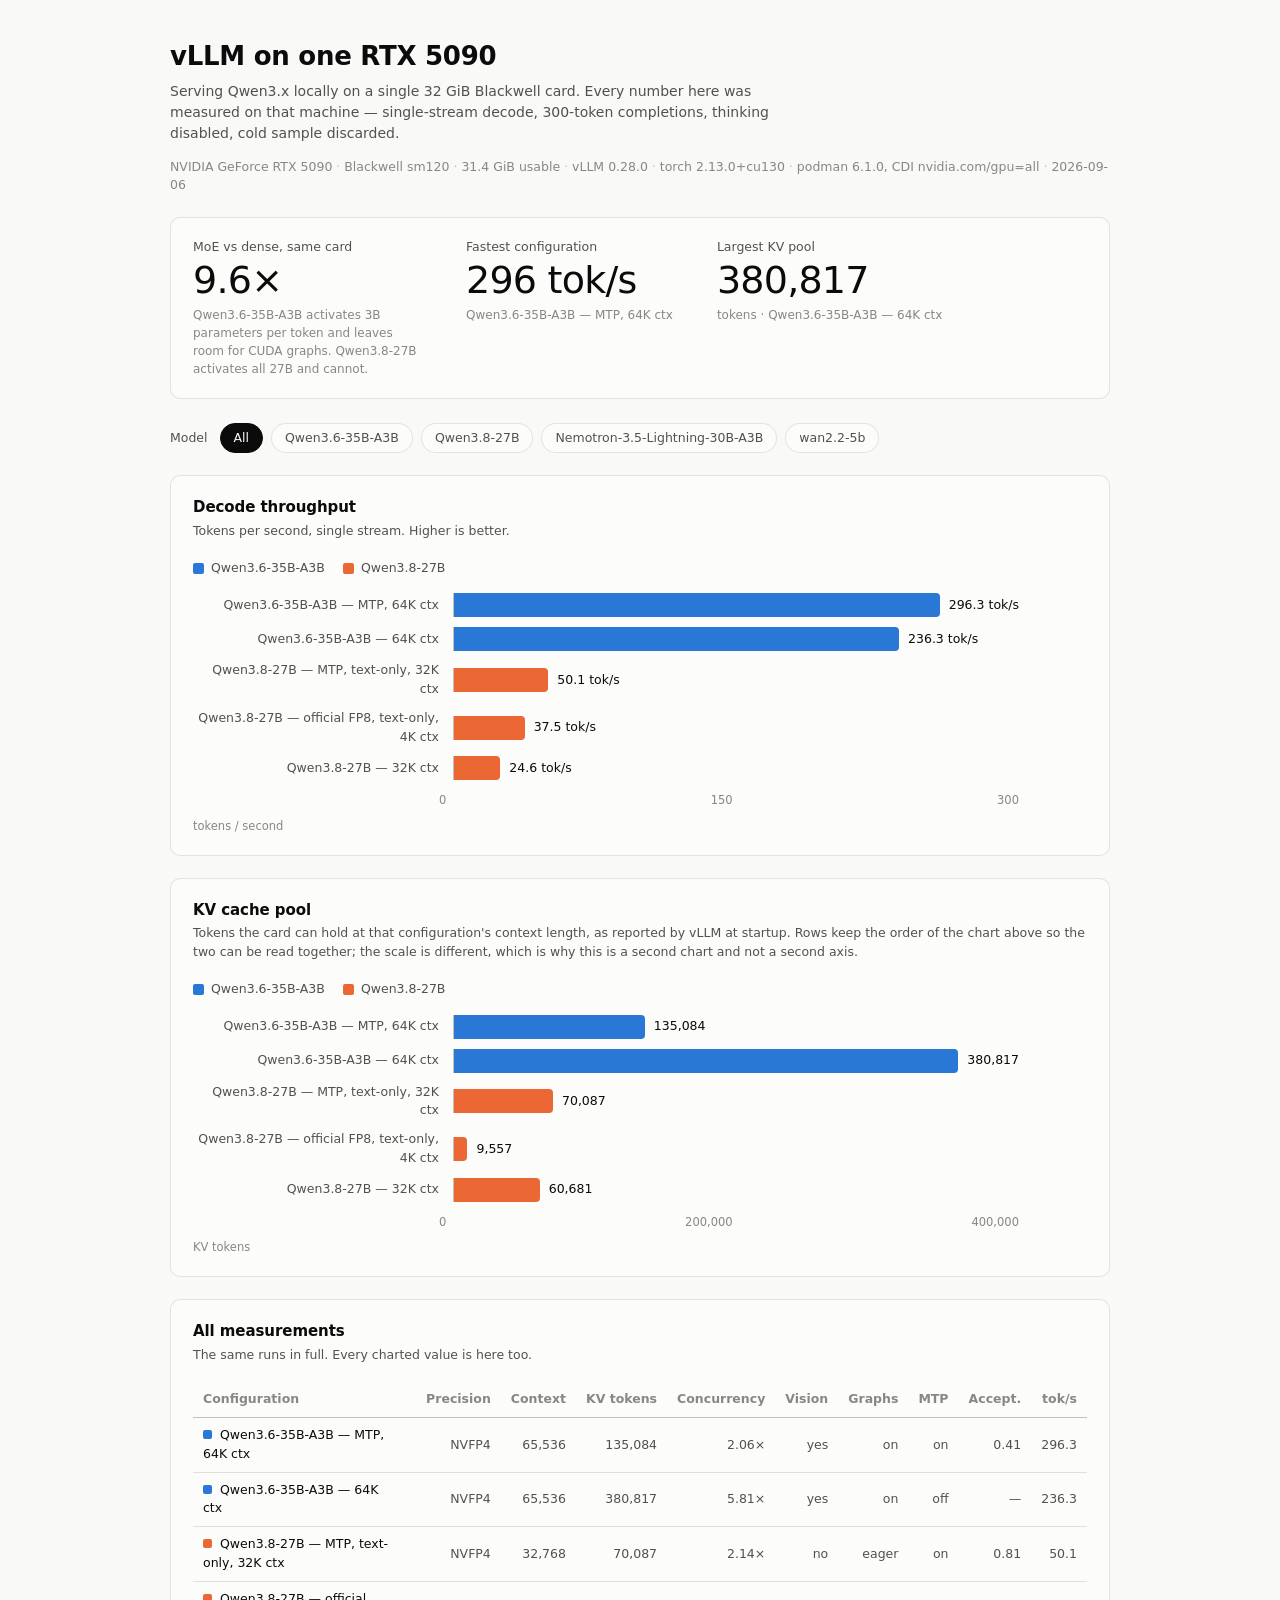
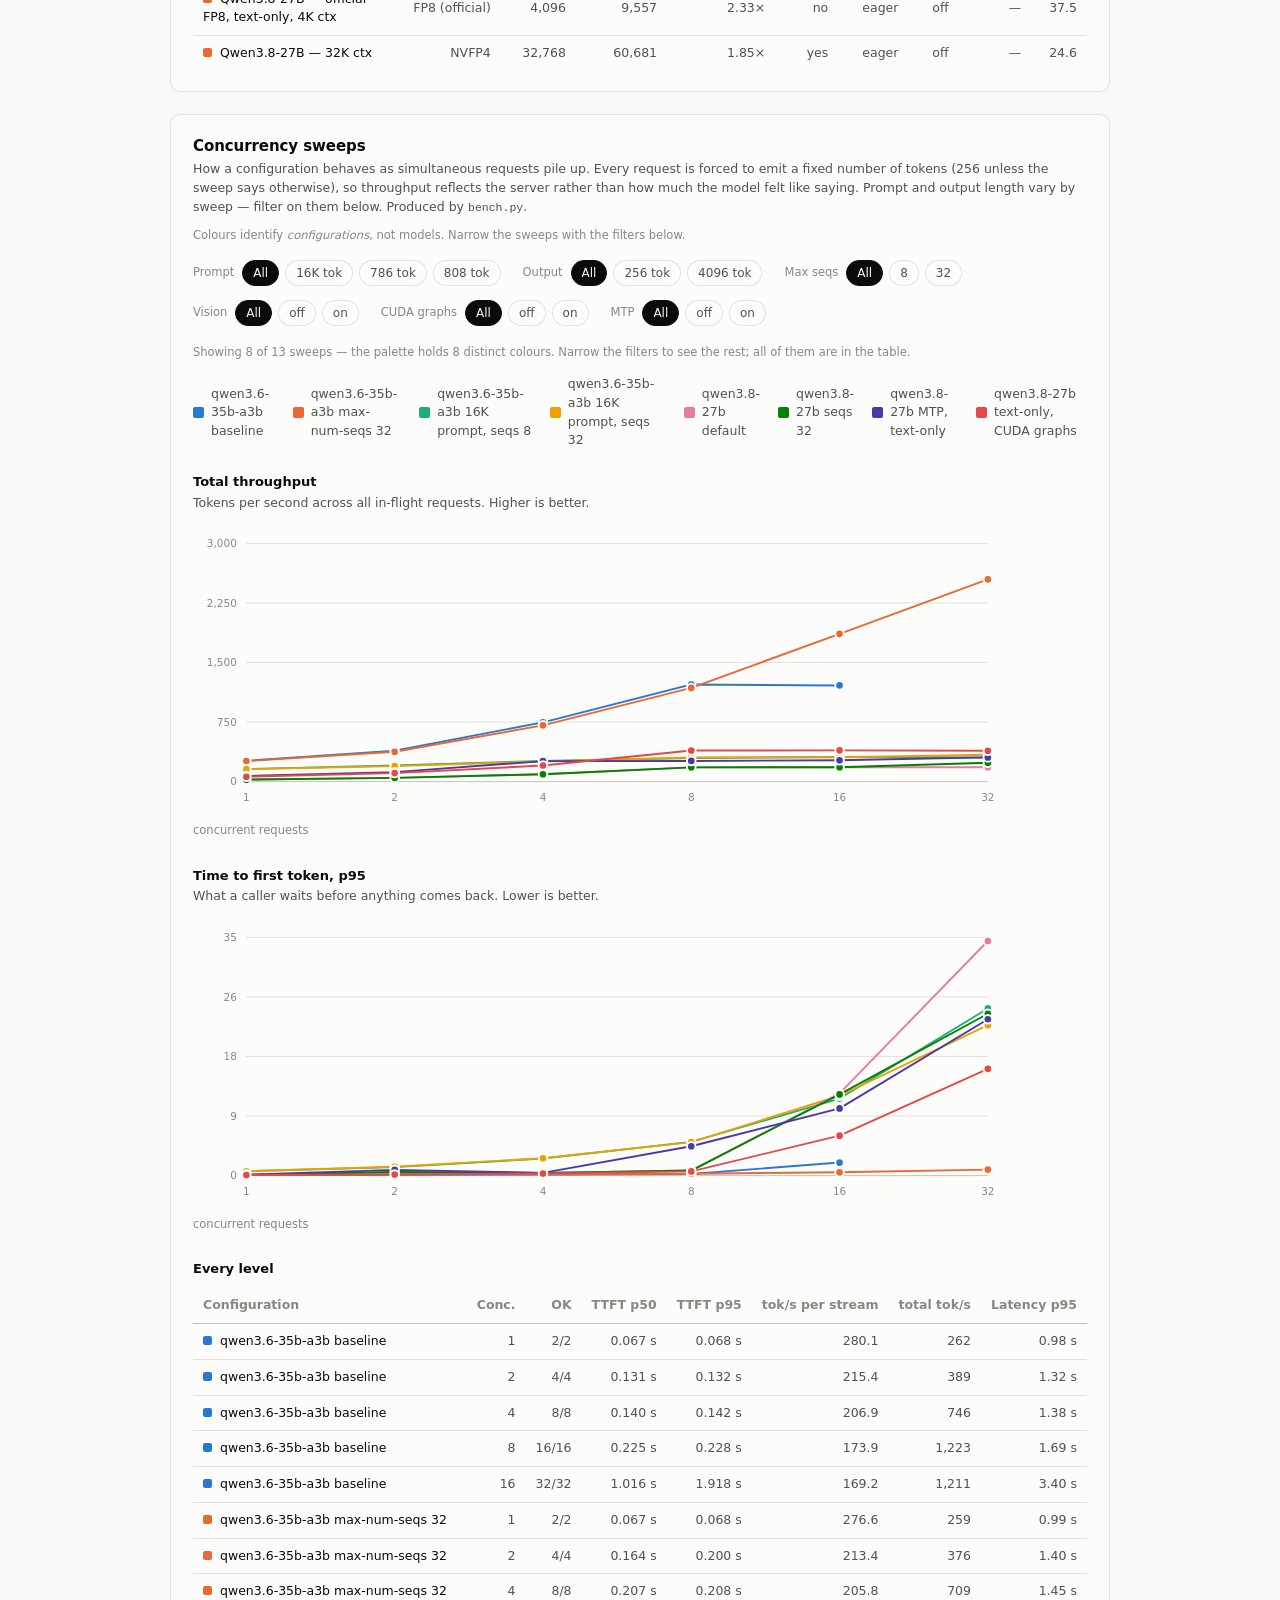
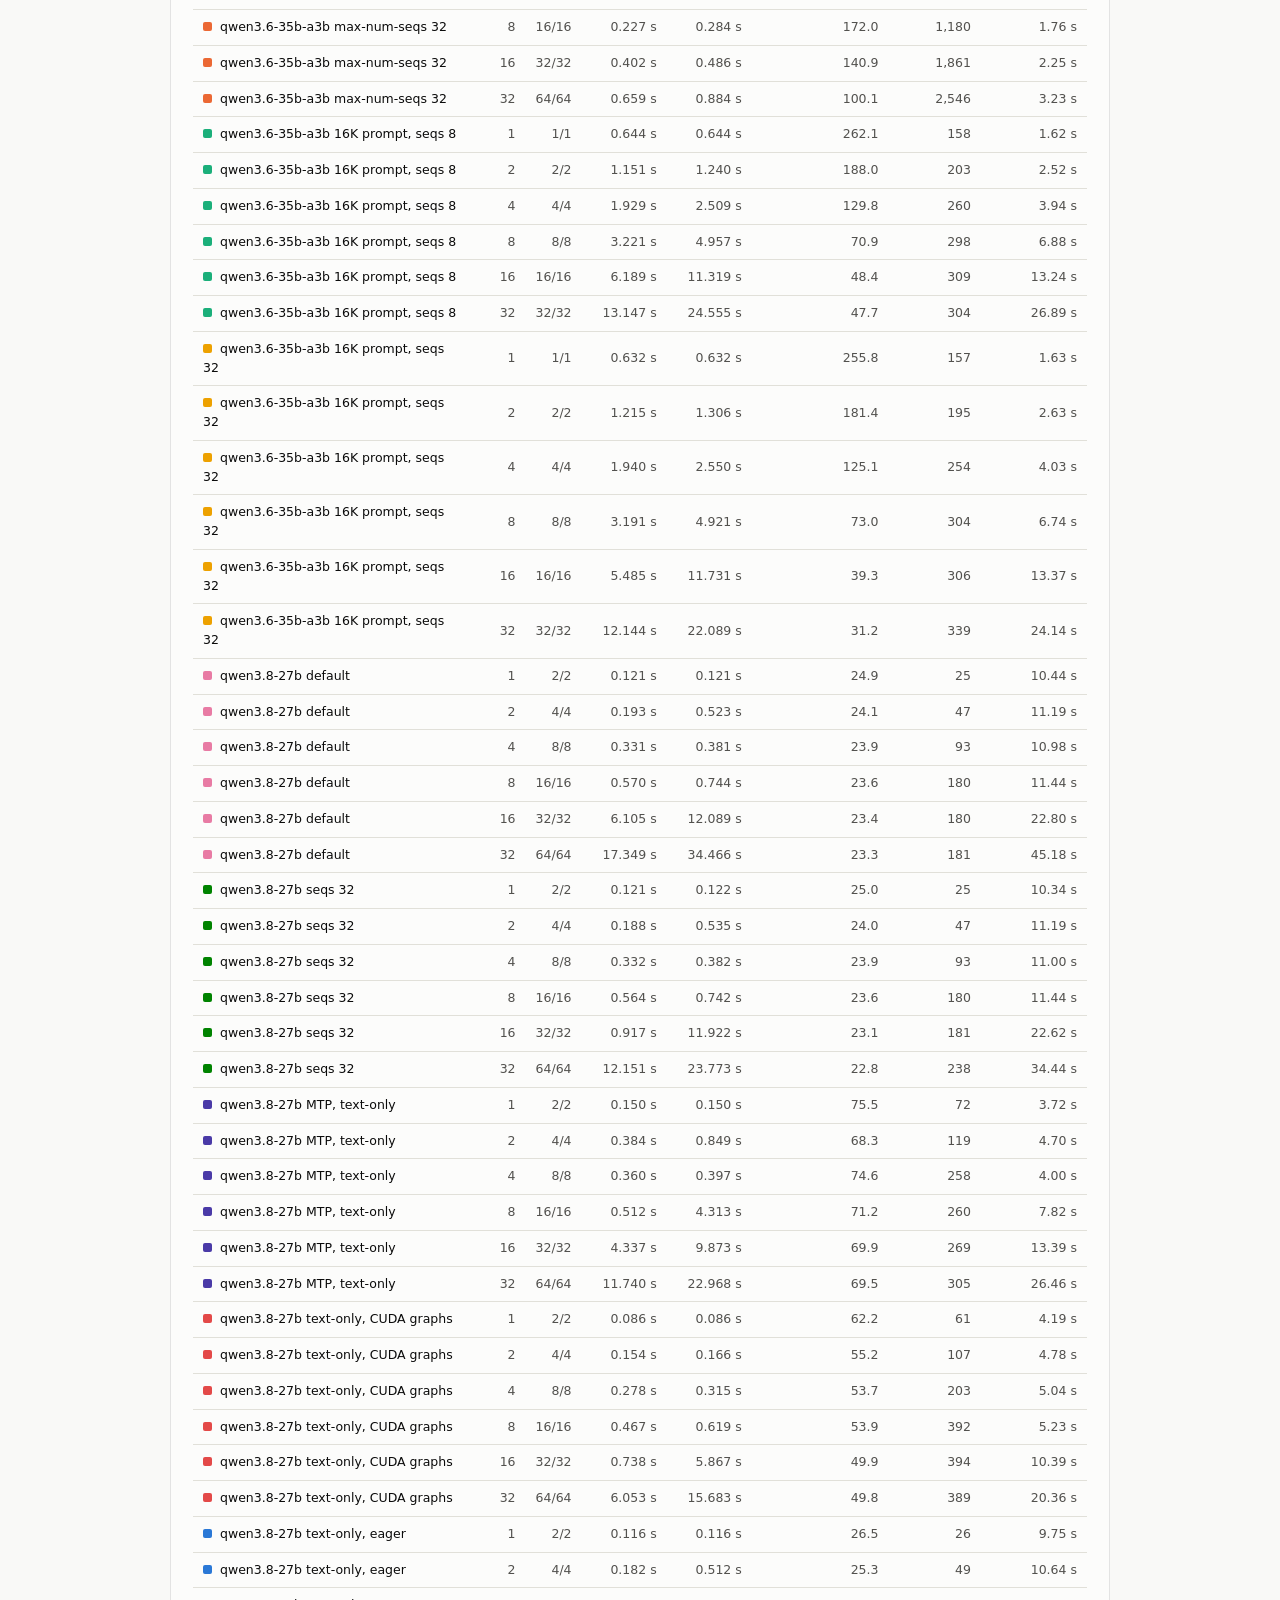
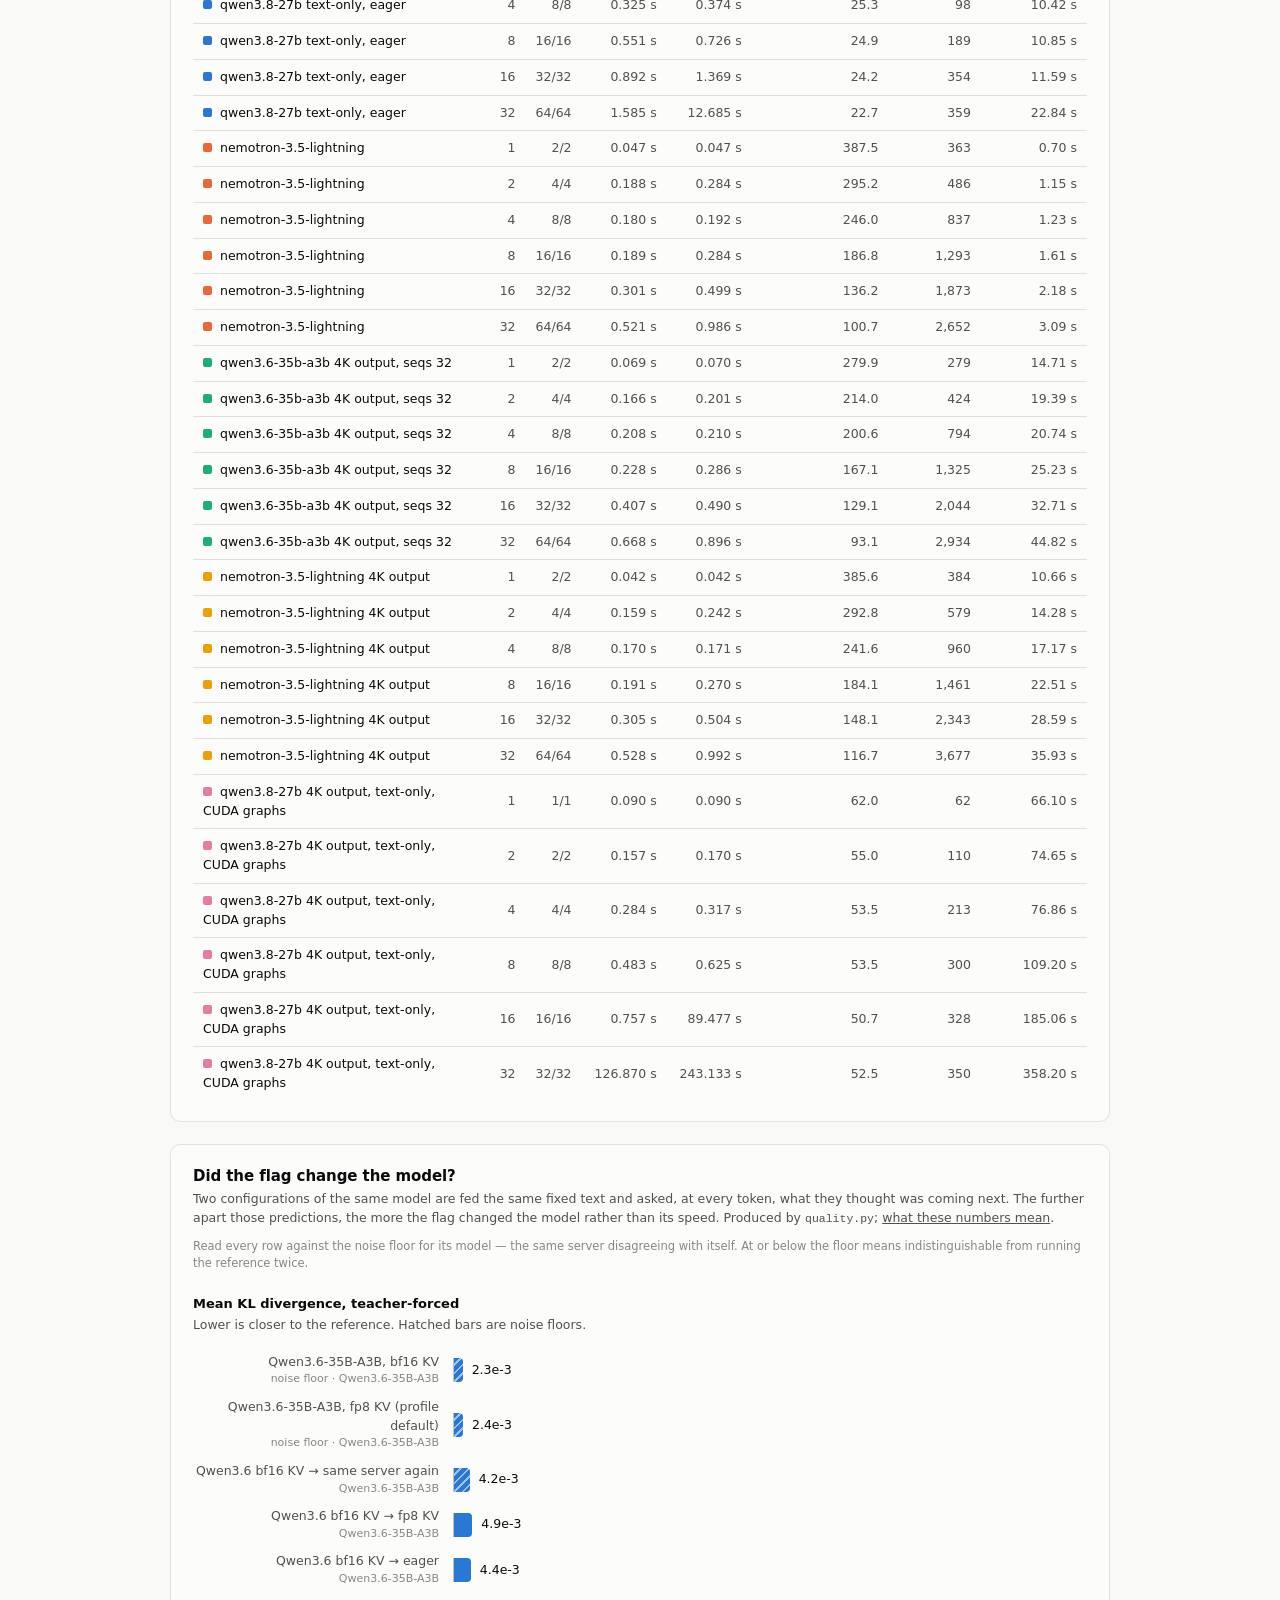
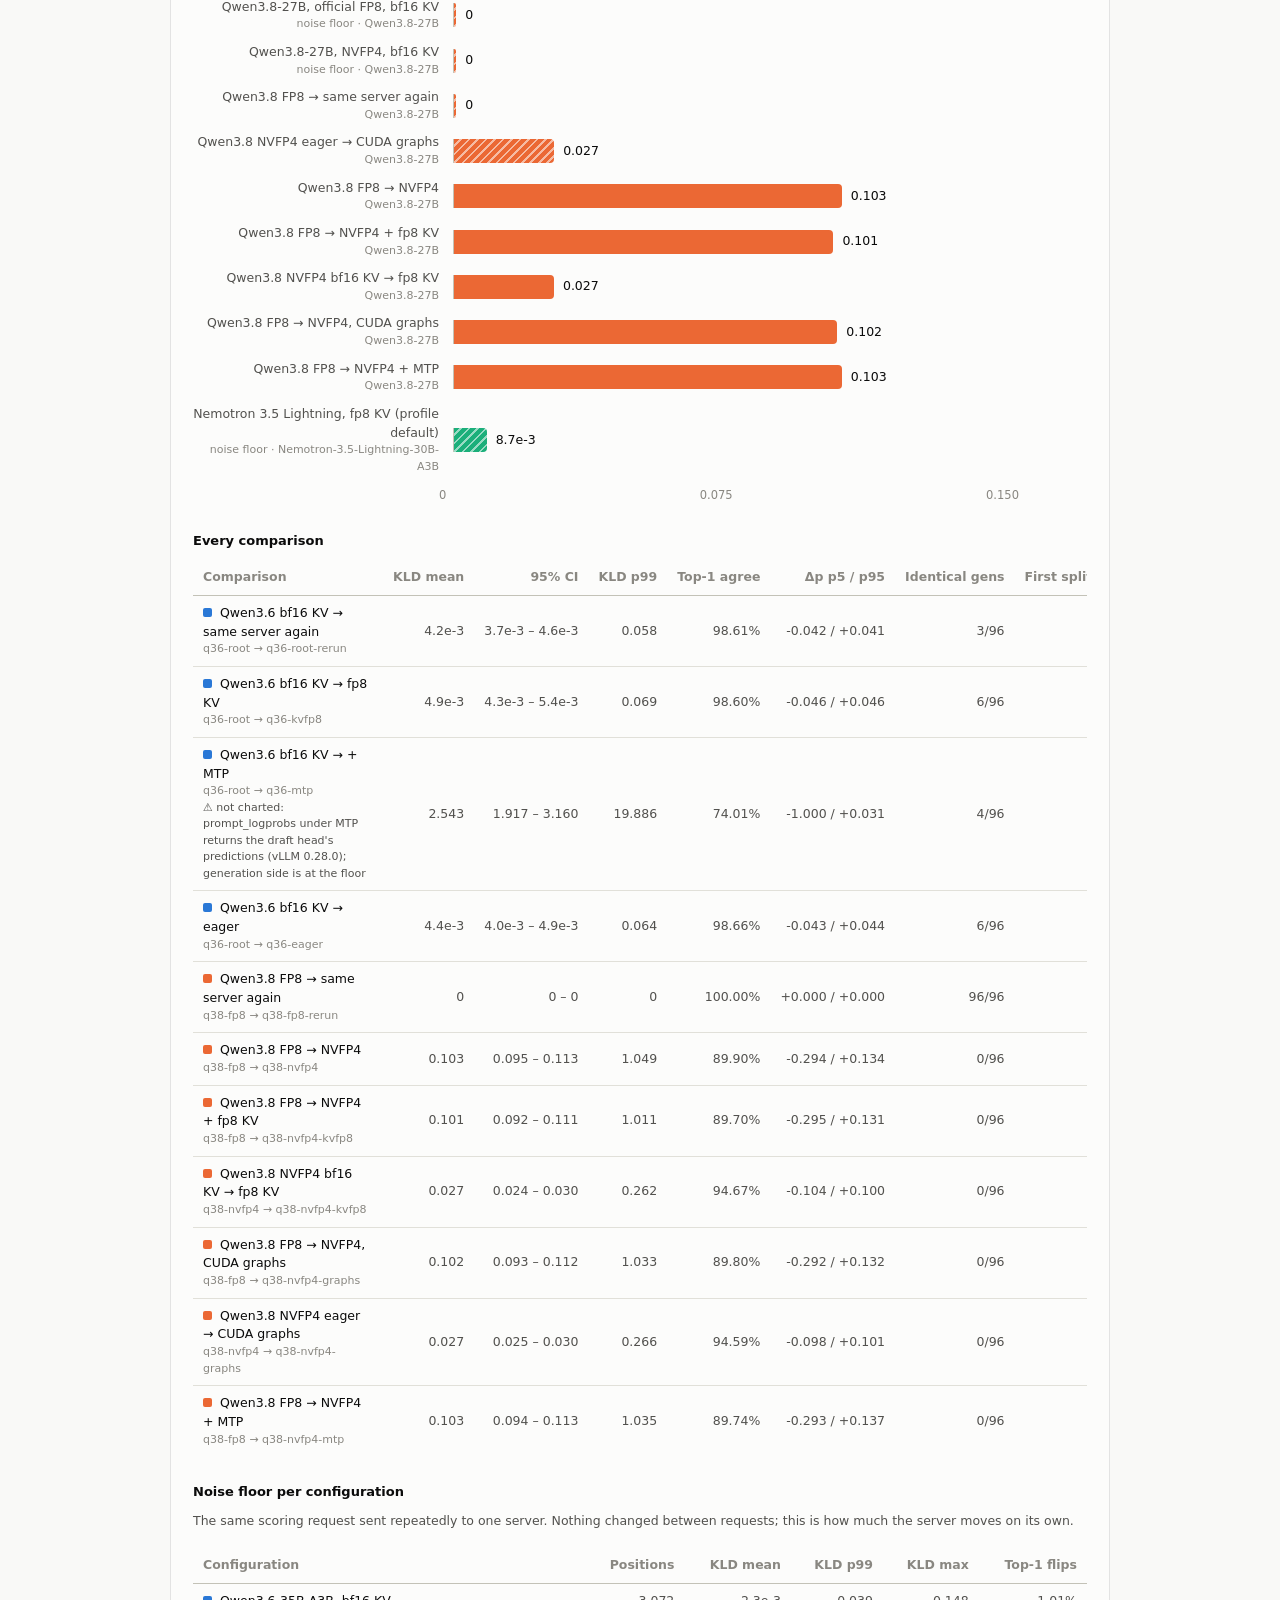
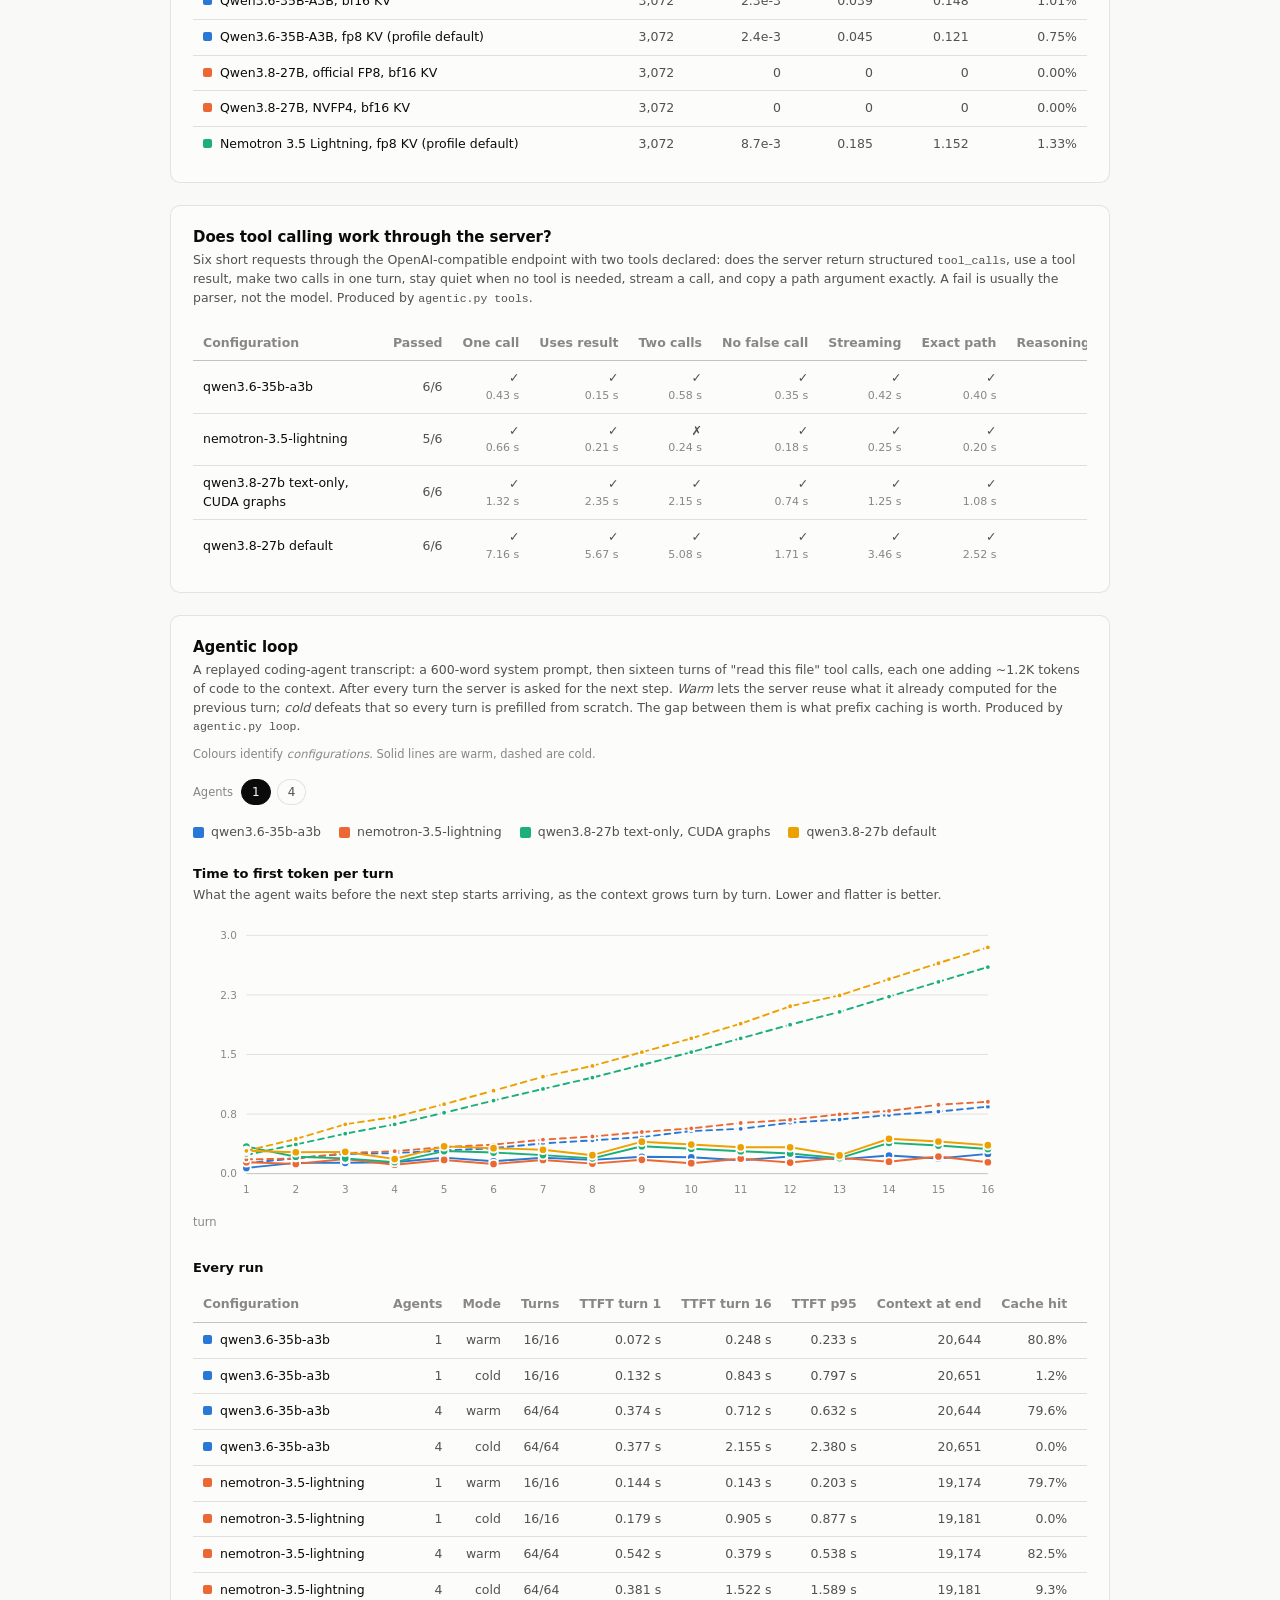
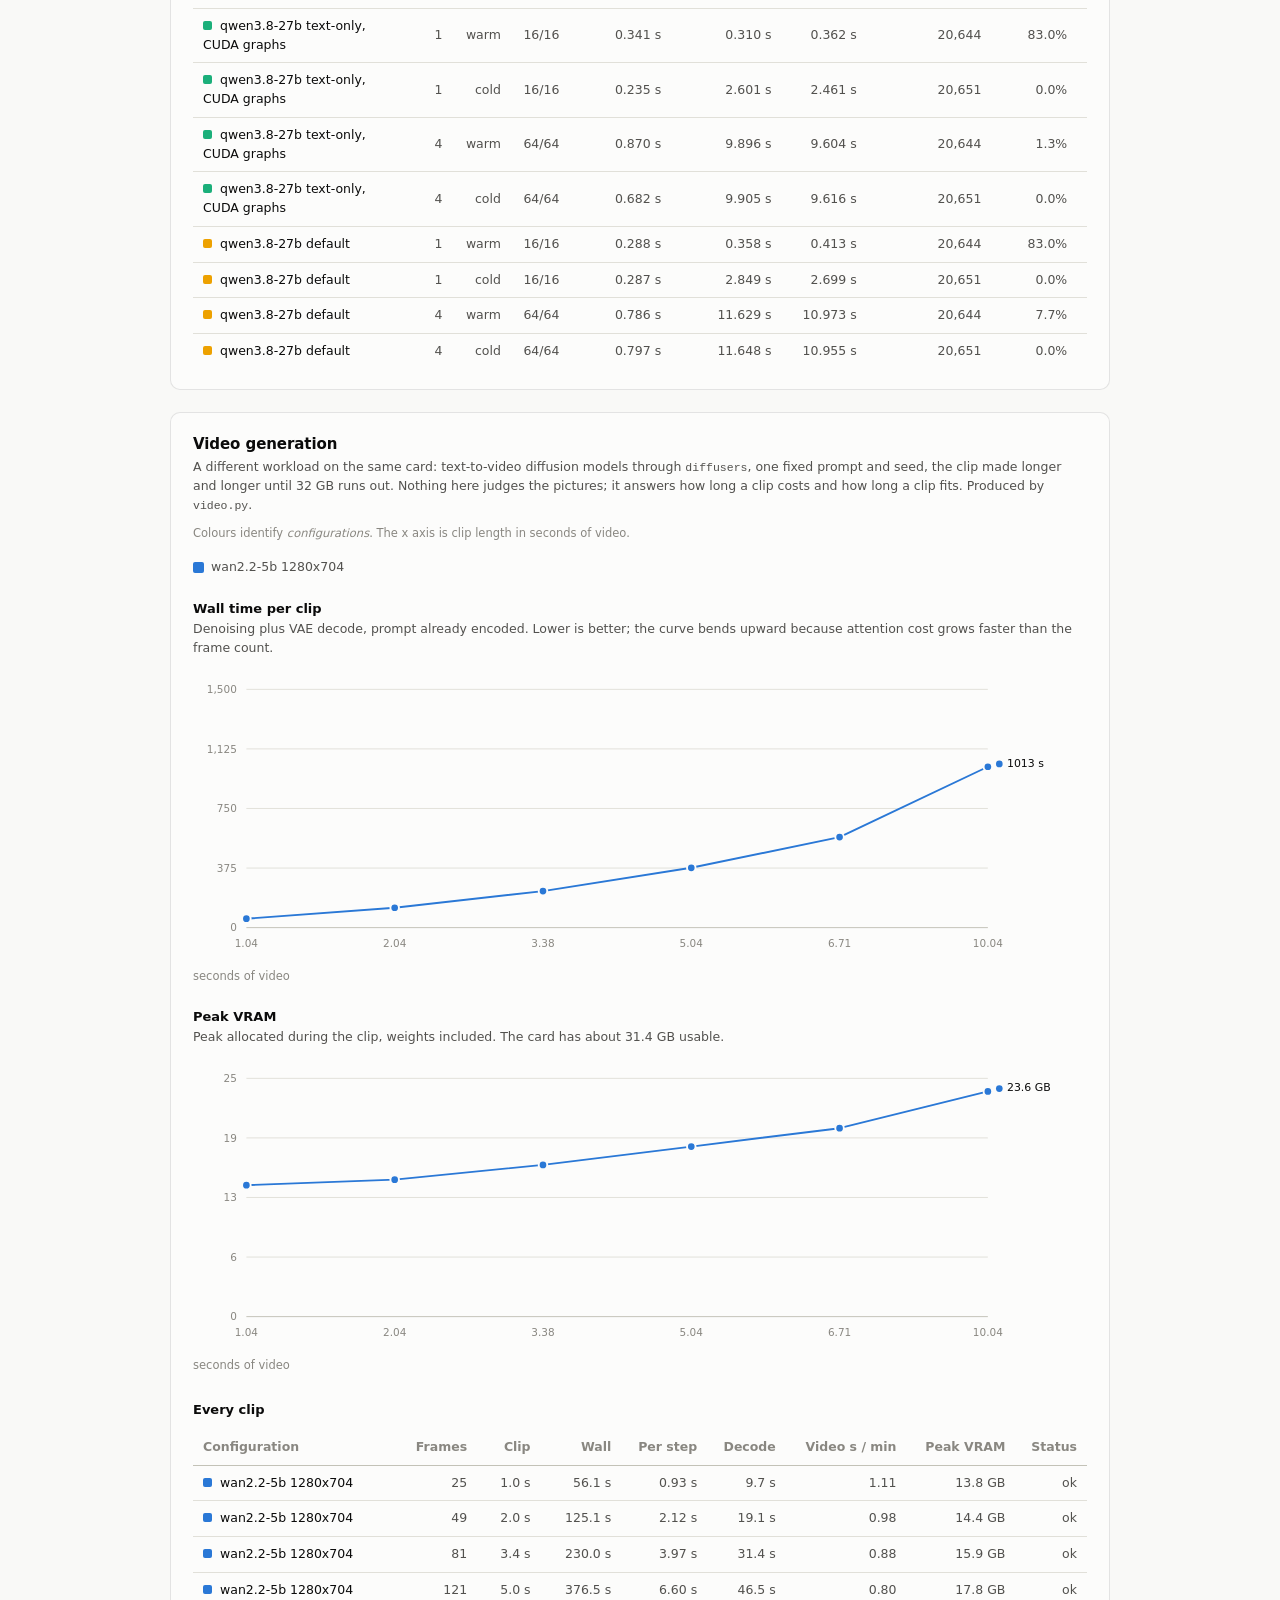
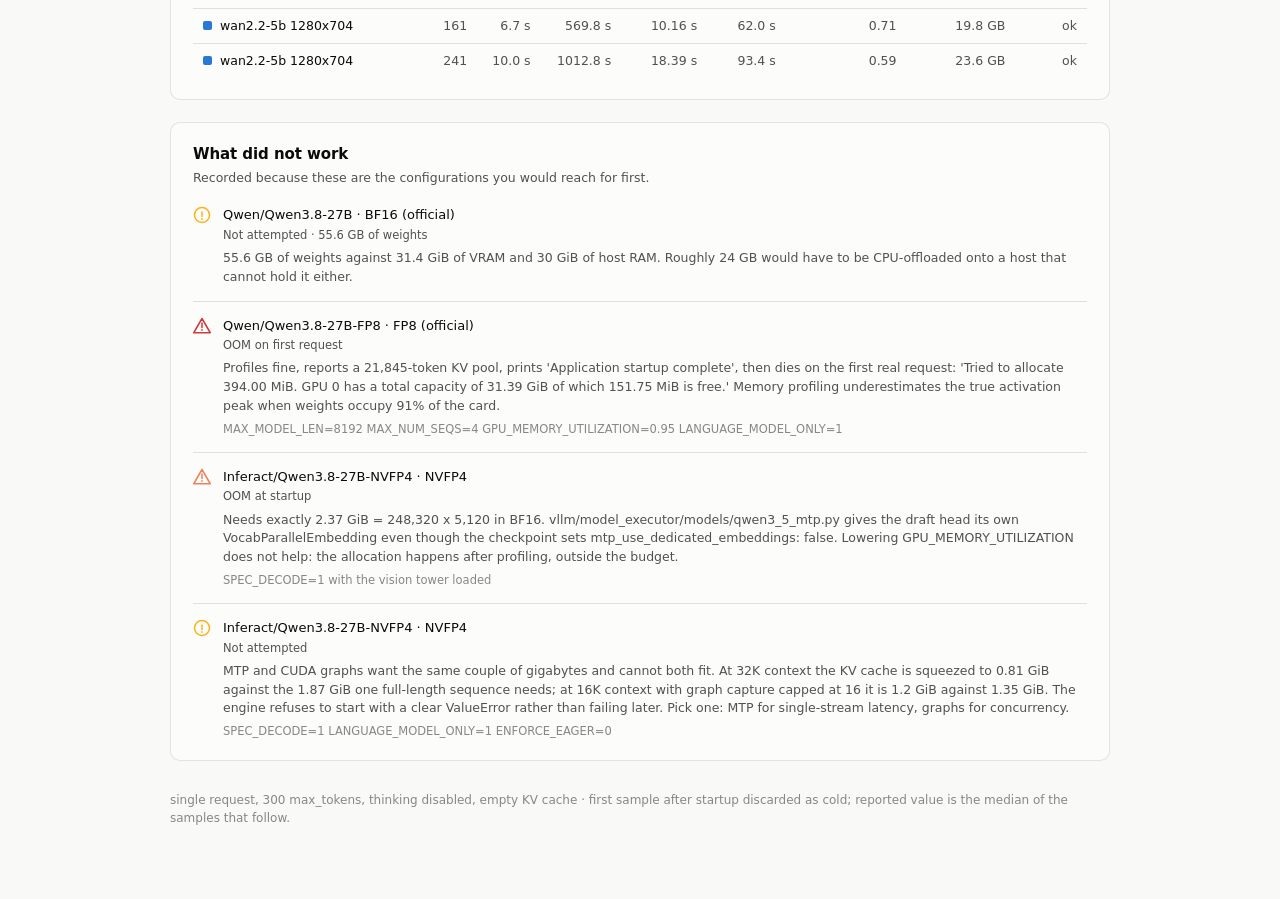
==== commit 5cde9db2: "Video generation length/speed sweep, with Wan2.2-5B at 720p A pivot to text-to-video on the same car" ====
--- a/docs/index.html
+++ b/docs/index.html
@@ -462,6 +462,49 @@
             </tr>
           </thead>
           <tbody id="loopBody"></tbody>
+        </table>
+      </div>
+    </div>
+
+    <div class="card" id="videoSection" hidden>
+      <h2>Video generation</h2>
+      <p class="sub">A different workload on the same card: text-to-video diffusion models
+        through <code>diffusers</code>, one fixed prompt and seed, the clip made longer and
+        longer until 32 GB runs out. Nothing here judges the pictures; it answers how long a
+        clip costs and how long a clip fits. Produced by <code>video.py</code>.</p>
+      <p class="note-inline">Colours identify <em>configurations</em>. The x axis is clip
+        length in seconds of video.</p>
+      <ul class="legend" id="legendVideo"></ul>
+
+      <h3 style="font-size:13px;margin:22px 0 2px">Wall time per clip</h3>
+      <p class="sub">Denoising plus VAE decode, prompt already encoded. Lower is better; the
+        curve bends upward because attention cost grows faster than the frame count.</p>
+      <svg class="linechart" id="chartVideoWall" viewBox="0 0 880 300" role="img"></svg>
+      <div class="axname">seconds of video</div>
+
+      <h3 style="font-size:13px;margin:22px 0 2px">Peak VRAM</h3>
+      <p class="sub">Peak allocated during the clip, weights included. The card has about
+        31.4 GB usable.</p>
+      <svg class="linechart" id="chartVideoVram" viewBox="0 0 880 300" role="img"></svg>
+      <div class="axname">seconds of video</div>
+
+      <h3 style="font-size:13px;margin:26px 0 10px">Every clip</h3>
+      <div class="scroll">
+        <table>
+          <thead>
+            <tr>
+              <th scope="col">Configuration</th>
+              <th scope="col">Frames</th>
+              <th scope="col">Clip</th>
+              <th scope="col">Wall</th>
+              <th scope="col">Per step</th>
+              <th scope="col">Decode</th>
+              <th scope="col">Video s / min</th>
+              <th scope="col">Peak VRAM</th>
+              <th scope="col">Status</th>
+            </tr>
+          </thead>
+          <tbody id="videoBody"></tbody>
         </table>
       </div>
     </div>
@@ -1295,6 +1338,72 @@
     }
   }
 
+  // --- video generation ---------------------------------------------------
+  // One series per configuration; x is clip length. A level that hit OOM has
+  // no timing and is left off the charts but kept in the table.
+  const videos = (data.videos || []).map((v, i) => ({ ...v, color: SWEEP_COLORS[i % SWEEP_COLORS.length] }));
+
+  function renderVideos(filter) {
+    const section = $('videoSection');
+    const list = videos.filter(v => filter === 'all' || v.model === filter);
+    section.hidden = !list.length;
+    if (!list.length) return;
+
+    const lg = $('legendVideo');
+    lg.innerHTML = '';
+    for (const v of list) {
+      const li = document.createElement('li');
+      const sw = document.createElement('span');
+      sw.className = 'swatch';
+      sw.style.background = v.color;
+      const tx = document.createElement('span');
+      tx.textContent = v.label;
+      li.append(sw, tx);
+      lg.appendChild(li);
+    }
+
+    const series = list.map(v => ({ label: v.label, color: v.color, levels: v.levels }));
+    const xTitle = (sec) => {
+      const lv = series.map(s => s.levels.find(l => l.seconds === sec)).find(Boolean);
+      return sec + ' s of video' + (lv ? ' · ' + lv.frames + ' frames' : '');
+    };
+    drawLine($('chartVideoWall'), series, l => l.status === 'ok' ? l.wall_s : null,
+      v => v >= 100 ? Math.round(v) + ' s' : v.toFixed(1) + ' s', { xKey: 'seconds', xTitle });
+    drawLine($('chartVideoVram'), series, l => l.peak_vram_gb != null ? l.peak_vram_gb : null,
+      v => v.toFixed(1) + ' GB', { xKey: 'seconds', xTitle });
+
+    const tb = $('videoBody');
+    tb.innerHTML = '';
+    for (const v of list) {
+      for (const l of v.levels) {
+        const tr = document.createElement('tr');
+        const first = document.createElement('td');
+        const dot = document.createElement('span');
+        dot.className = 'dot';
+        dot.style.background = v.color;
+        first.append(dot, document.createTextNode(v.label));
+        tr.appendChild(first);
+        const ok = l.status === 'ok';
+        const cells = [
+          l.frames,
+          l.seconds.toFixed(1) + ' s',
+          ok ? l.wall_s.toFixed(1) + ' s' : '—',
+          ok && l.s_per_step != null ? l.s_per_step.toFixed(2) + ' s' : '—',
+          ok && l.decode_s != null ? l.decode_s.toFixed(1) + ' s' : '—',
+          ok ? l.video_s_per_min.toFixed(2) : '—',
+          l.peak_vram_gb != null ? l.peak_vram_gb.toFixed(1) + ' GB' : '—',
+          l.status,
+        ];
+        for (const c of cells) {
+          const td = document.createElement('td');
+          td.textContent = c;
+          tr.appendChild(td);
+        }
+        tb.appendChild(tr);
+      }
+    }
+  }
+
   // --- render + filter ----------------------------------------------------
   function render(filter) {
     const list = filter === 'all' ? runs : runs.filter(r => r.model === filter);
@@ -1312,6 +1421,7 @@
     renderDivergence(filter);
     renderToolcalls(filter);
     renderLoops(filter);
+    renderVideos(filter);
   }
 
   // Model chips come from every section's data, so a model that only has a
@@ -1323,6 +1433,7 @@
     ...(data.jitter || []).map(j => j.model),
     ...(data.toolcalls || []).map(t => t.model),
     ...(data.loops || []).map(l => l.model),
+    ...(data.videos || []).map(v => v.model),
   ].filter(Boolean))];
   for (const m of allModels) {
     const b = document.createElement('button');
@@ -1354,7 +1465,7 @@
   let resizeTimer;
   addEventListener('resize', () => {
     clearTimeout(resizeTimer);
-    resizeTimer = setTimeout(() => { hideTip(); renderSweeps(currentModelFilter); renderLoops(currentModelFilter); }, 150);
+    resizeTimer = setTimeout(() => { hideTip(); renderSweeps(currentModelFilter); renderLoops(currentModelFilter); renderVideos(currentModelFilter); }, 150);
   });
 
   const f = $('footer');
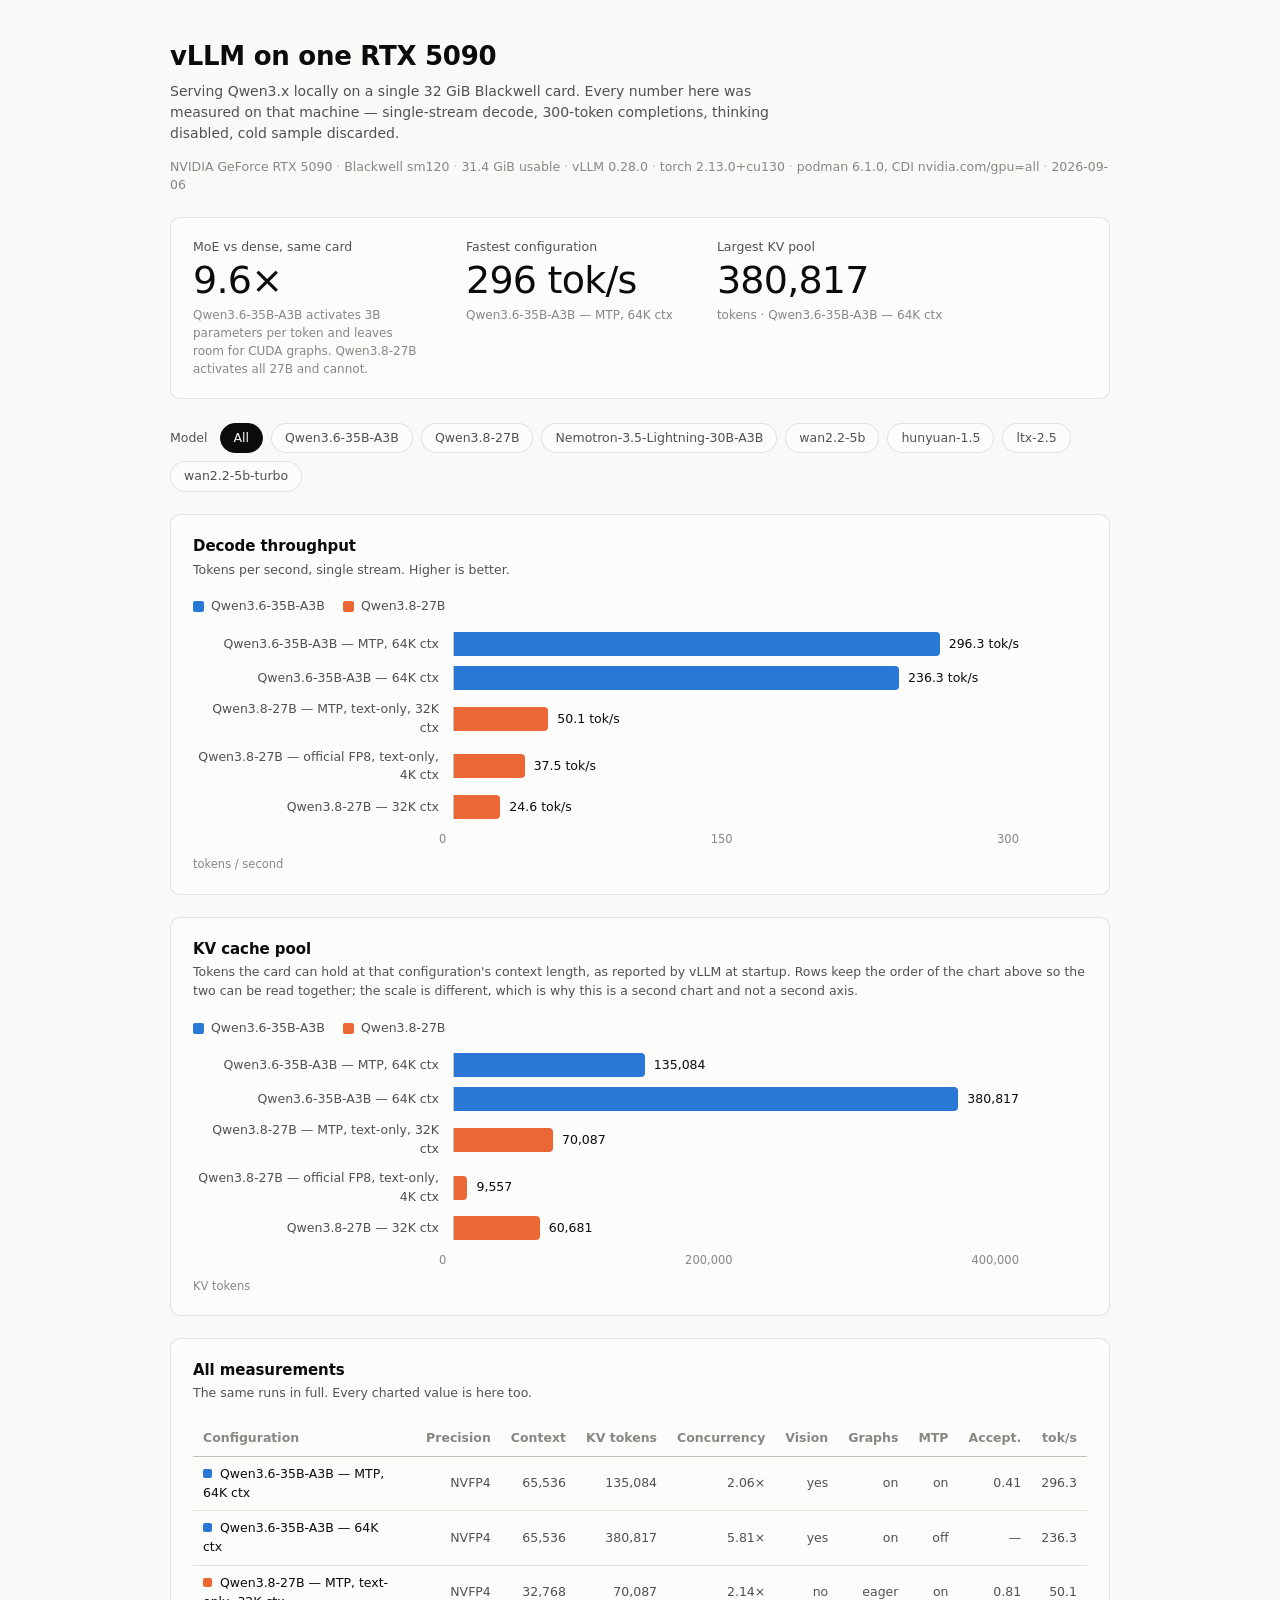
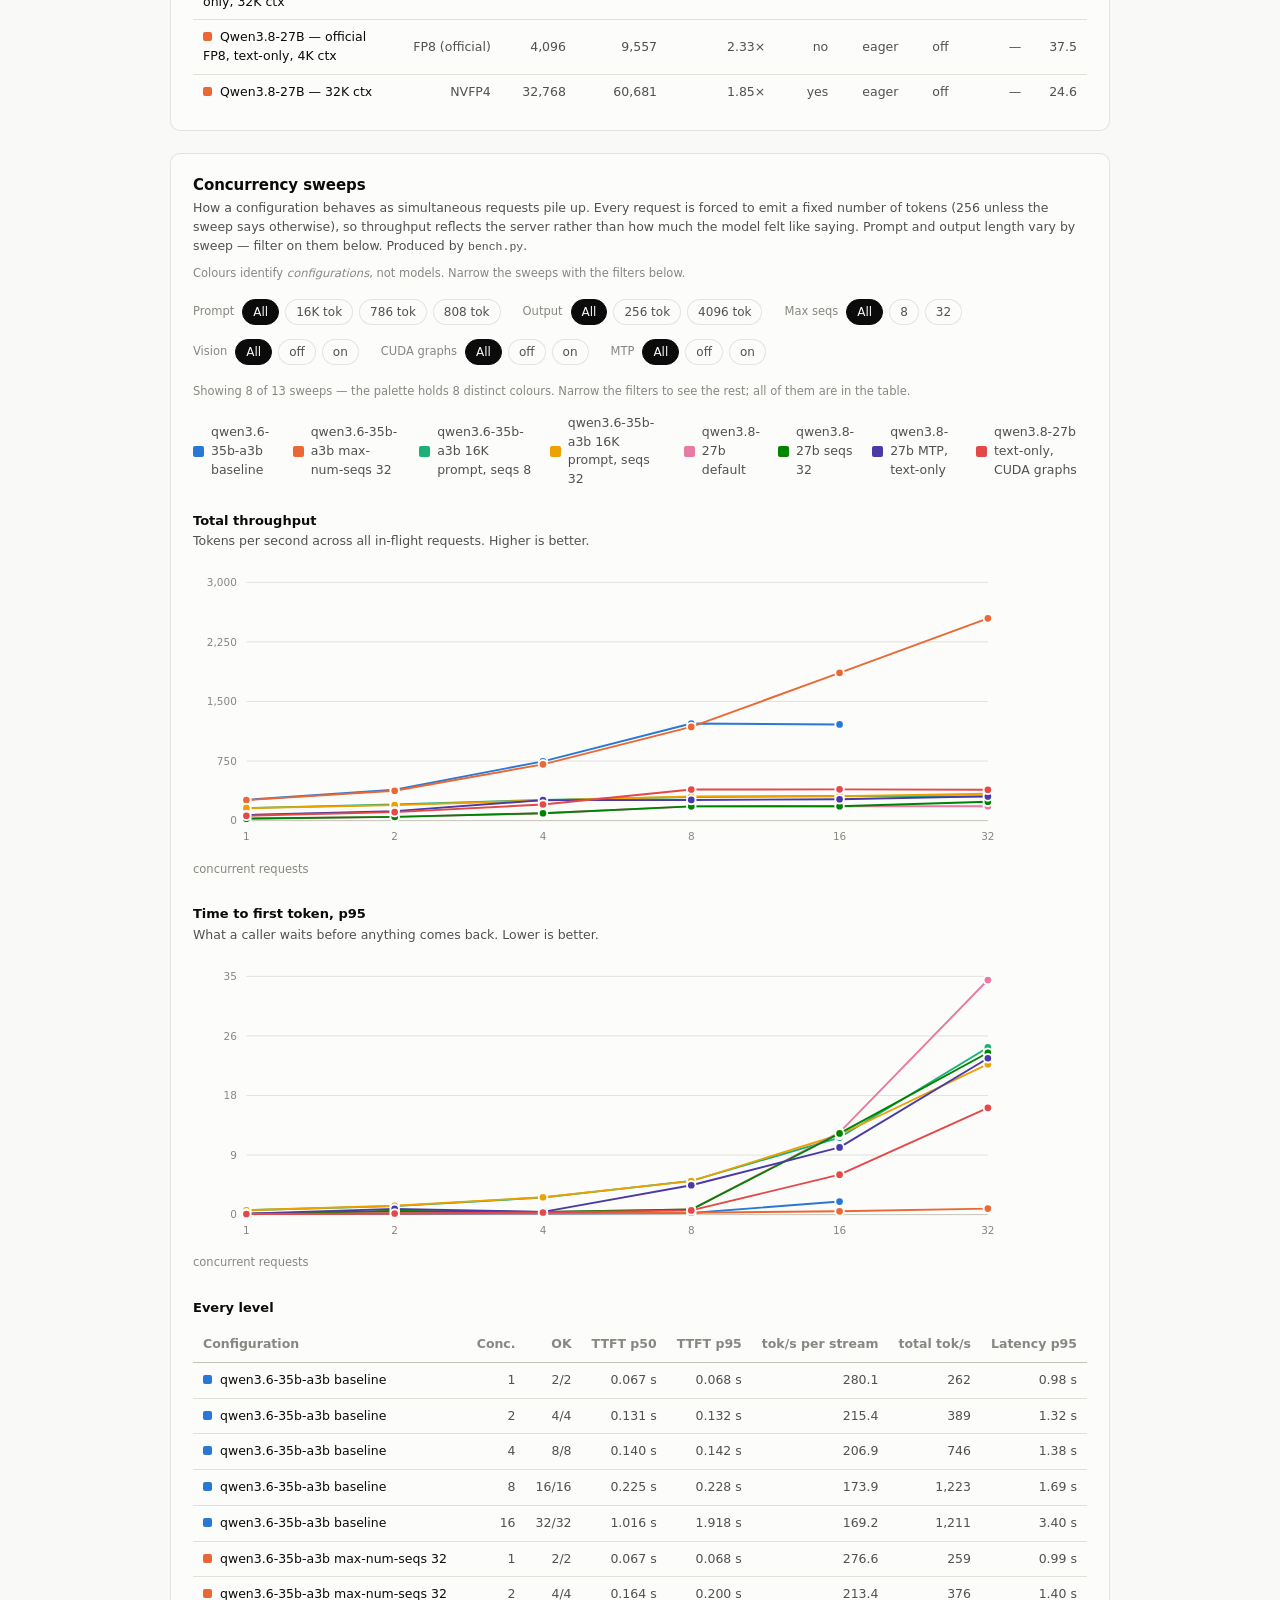
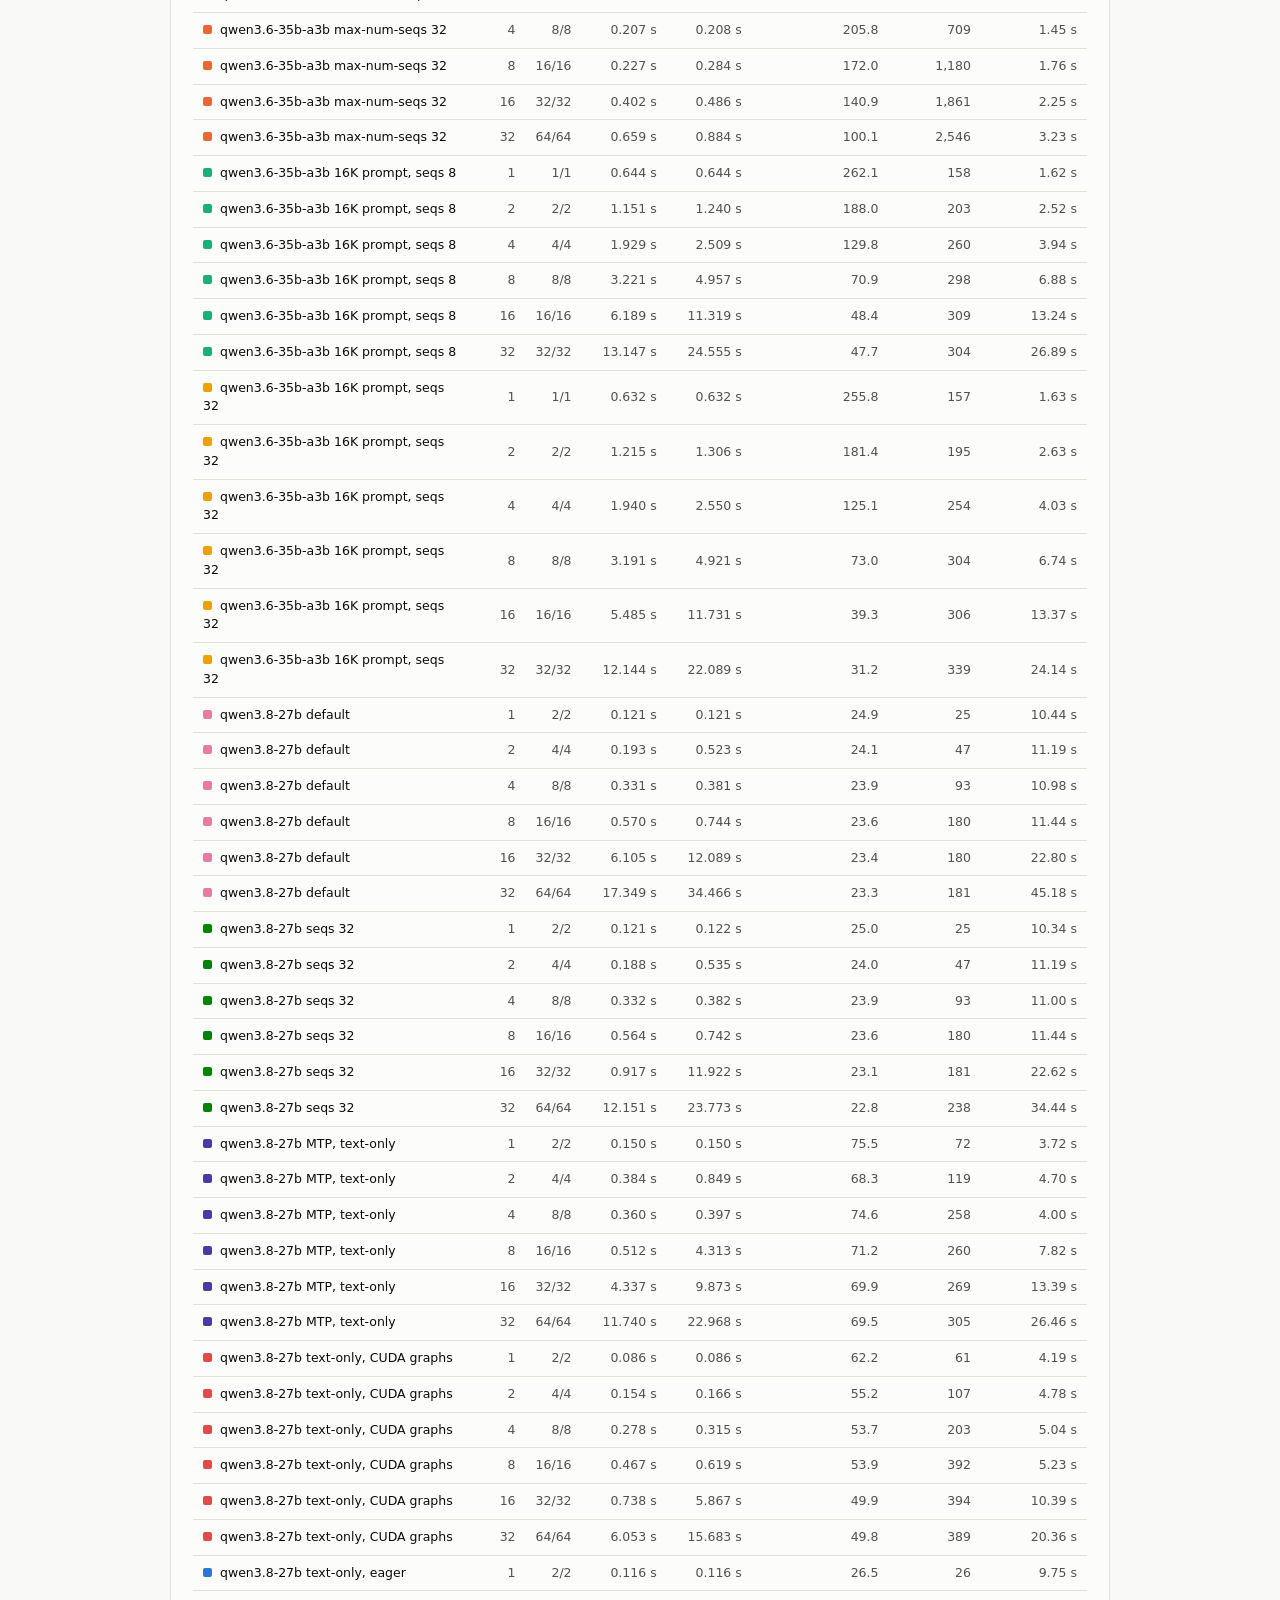
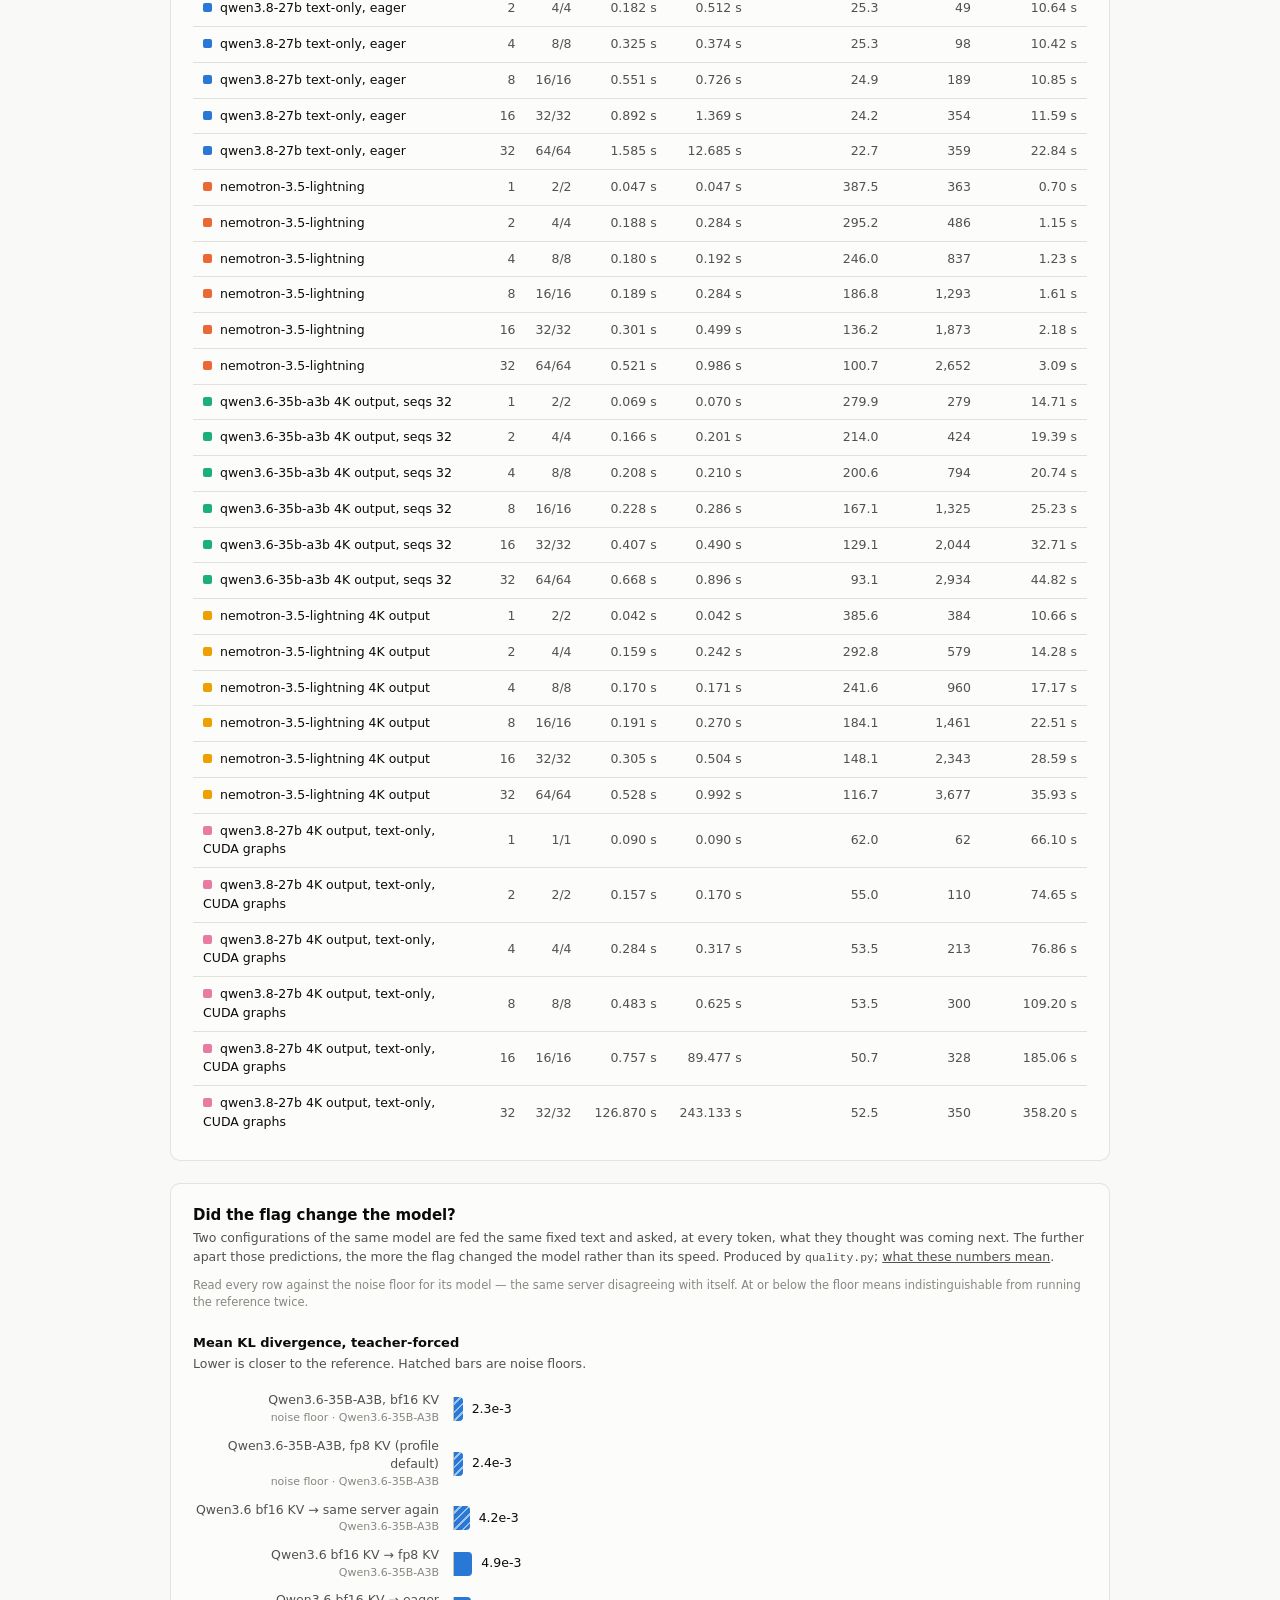
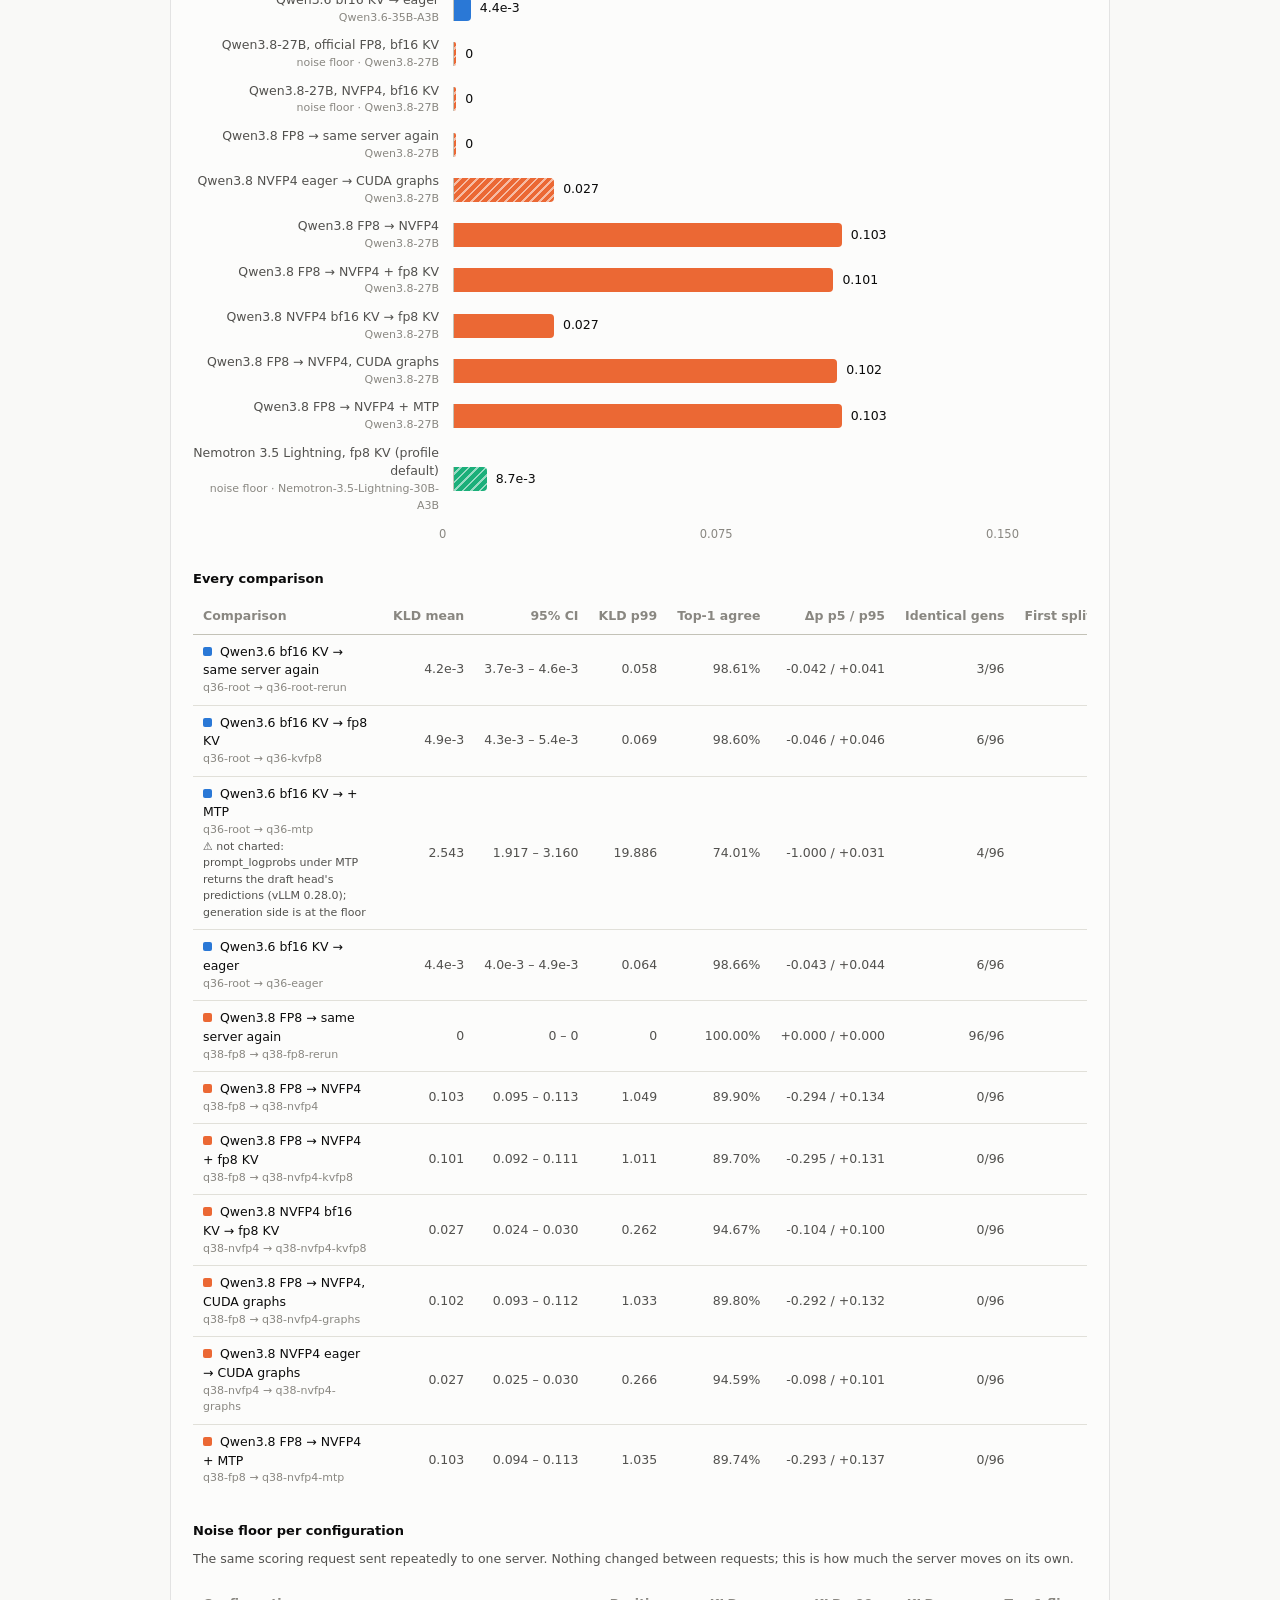
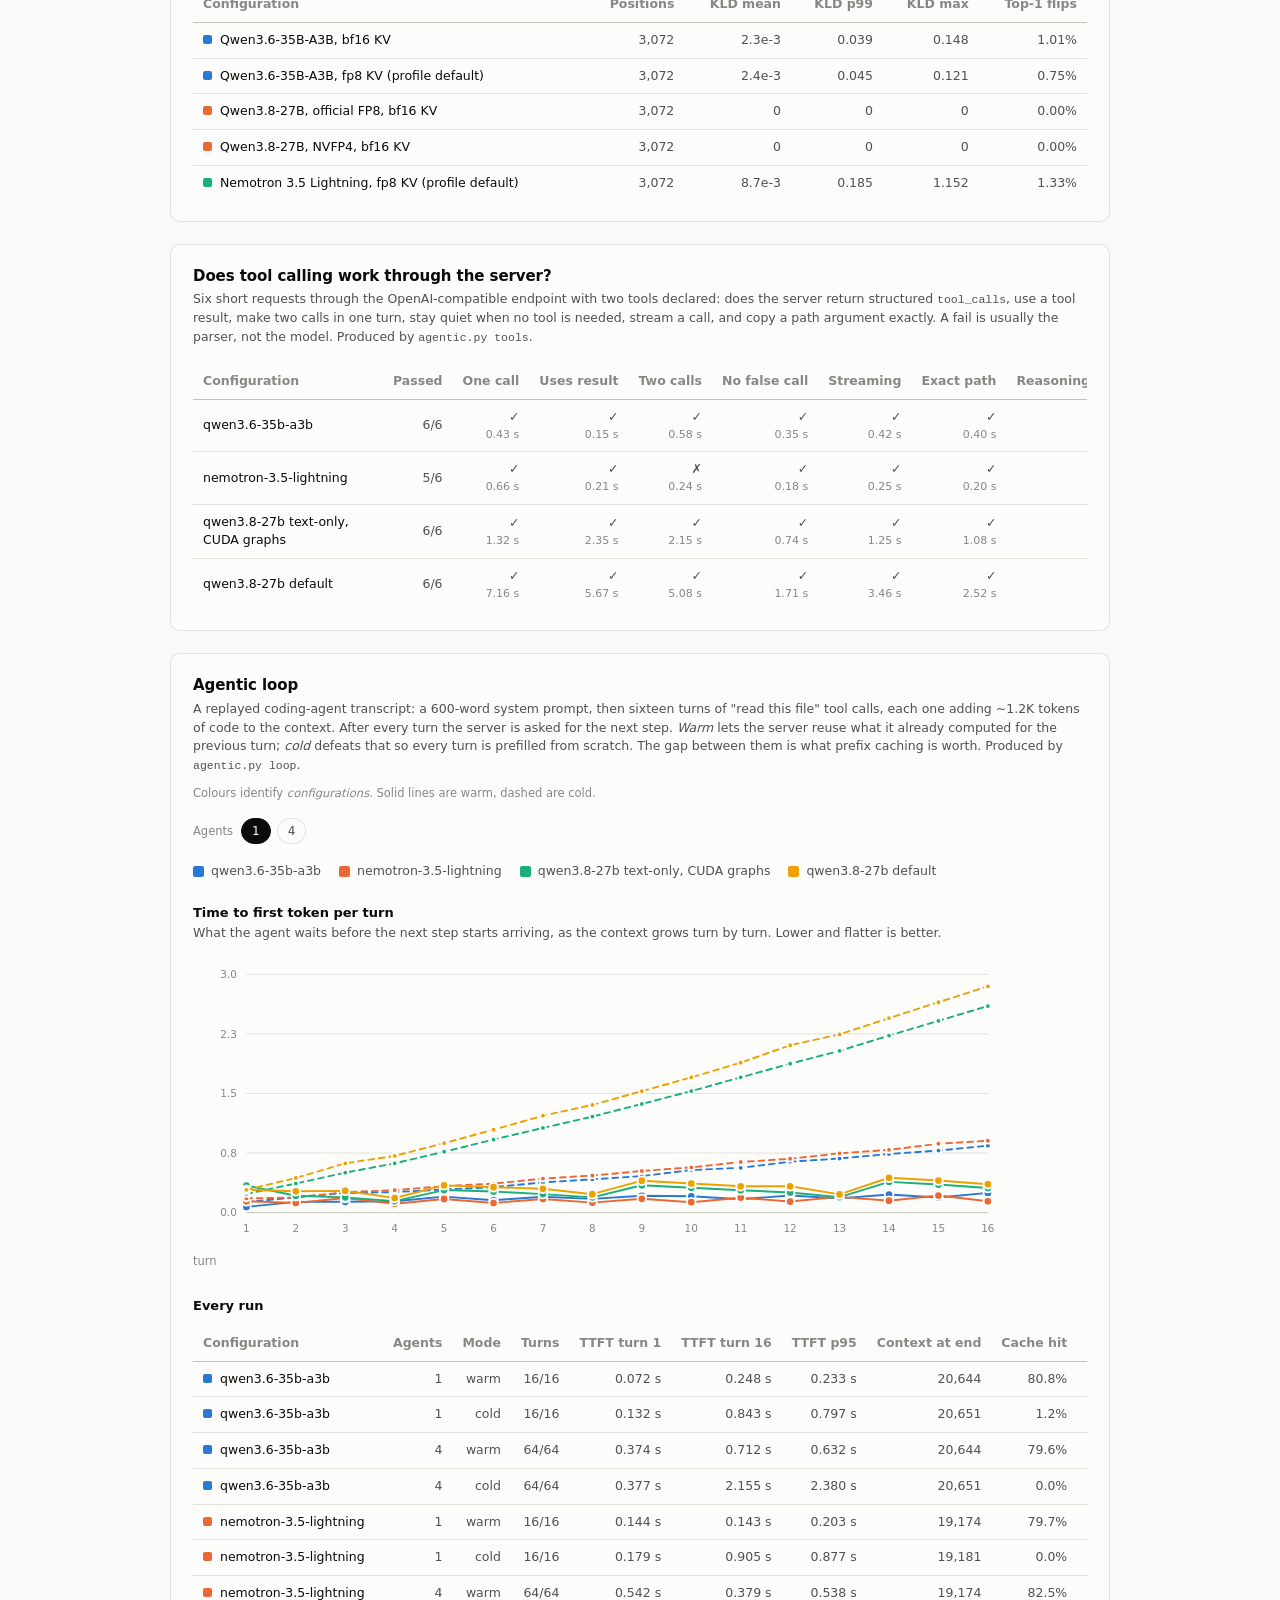
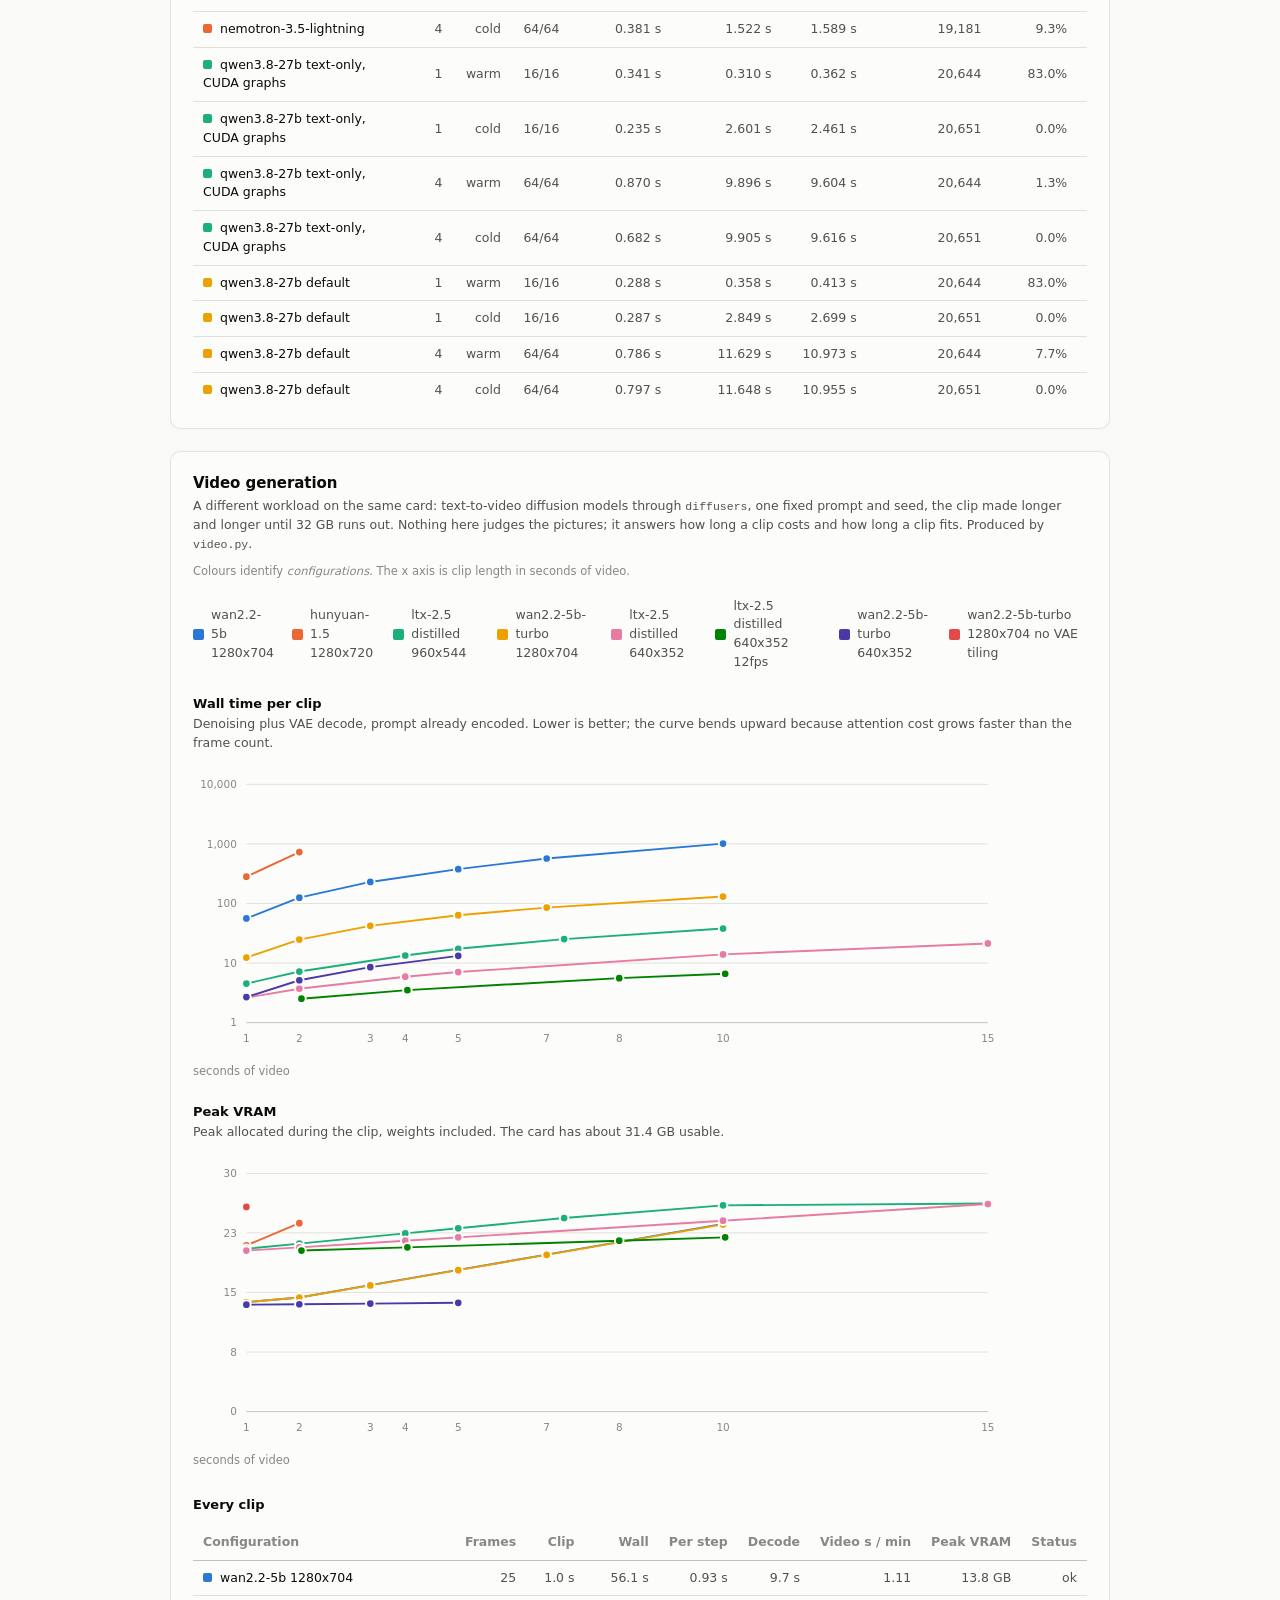
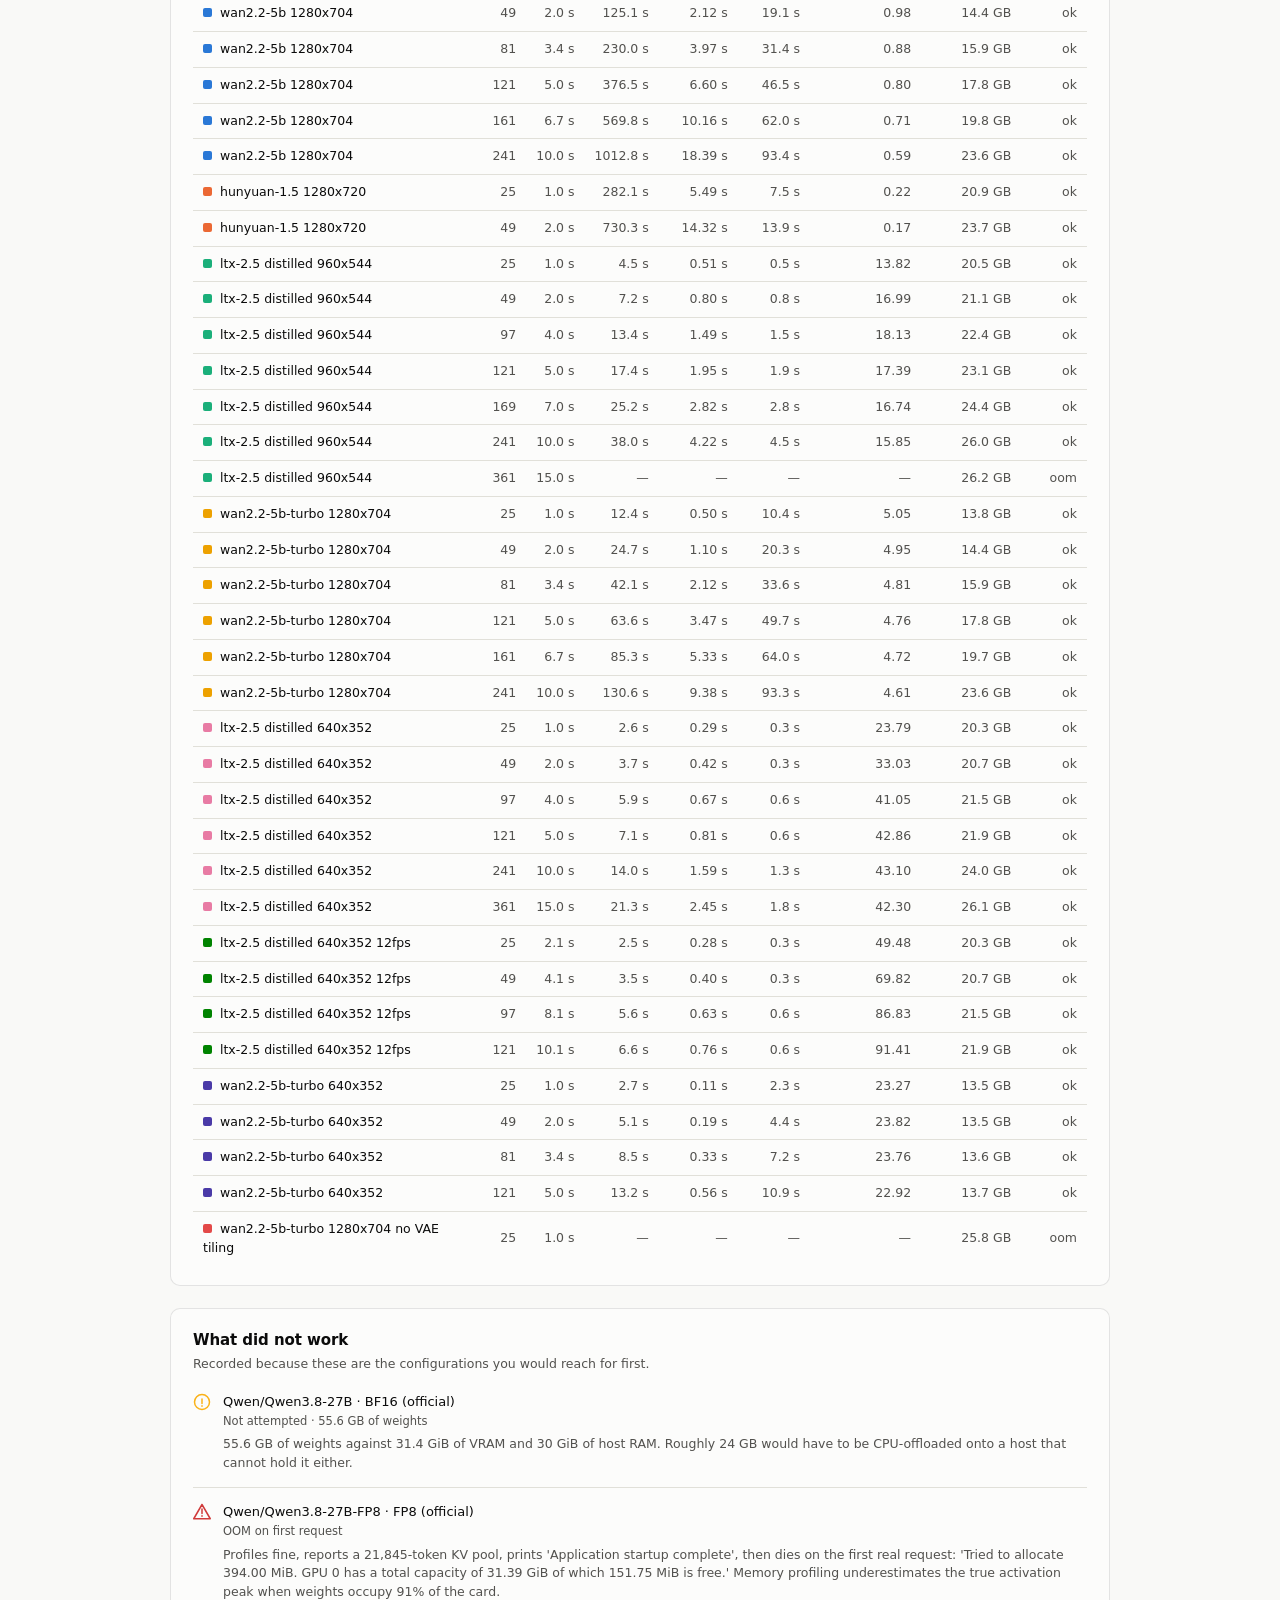
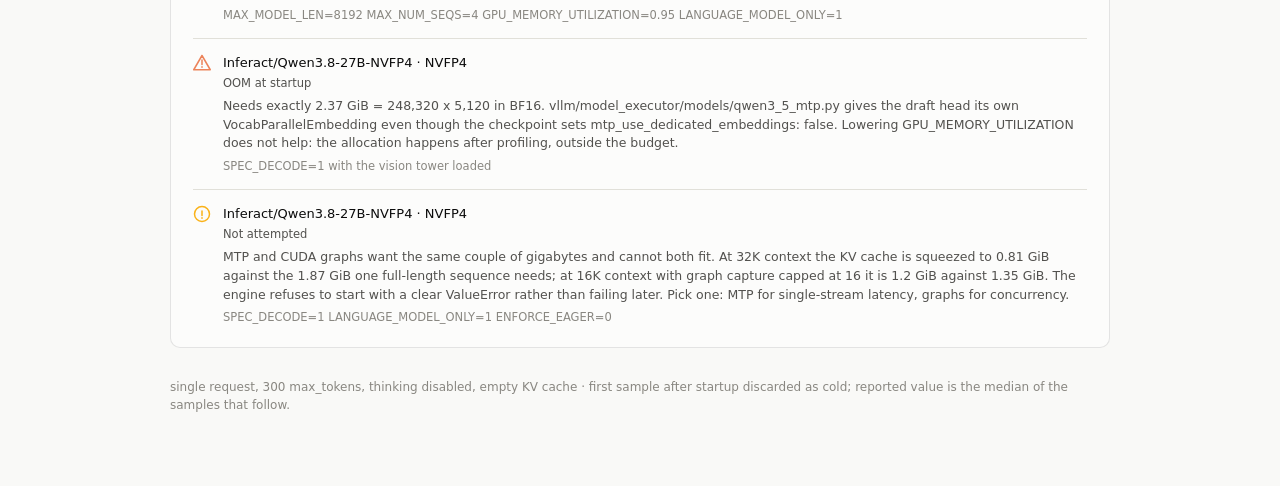
==== commit 6e185edd: "Measure LTX-2.5, Hunyuan-1.5, Wan Turbo and a preview tier for video LTX-2.5 distilled is the fast o" ====
--- a/docs/index.html
+++ b/docs/index.html
@@ -821,25 +821,46 @@
     if (!vals.length) return;
     const rawMax = Math.max(...vals);
     const mag = Math.pow(10, Math.floor(Math.log10(rawMax)));
-    const yMax = Math.ceil(rawMax / (mag / 2)) * (mag / 2);
-    const X = (c) => L + (xs.length === 1 ? pw / 2 : (xs.indexOf(c) / (xs.length - 1)) * pw);
-    const Y = (v) => T + (1 - v / yMax) * ph;
+    // Log y when the series span decades (4 s next to 1000 s would flatten
+    // the fast ones to the axis); numeric x when the levels are not shared
+    // steps (clip lengths at two frame rates).
+    const log = !!(opts && opts.log);
+    const yMin = log ? Math.pow(10, Math.floor(Math.log10(Math.min(...vals)))) : 0;
+    const yMax = log ? Math.pow(10, Math.ceil(Math.log10(rawMax))) : Math.ceil(rawMax / (mag / 2)) * (mag / 2);
+    const numeric = !!(opts && opts.xNumeric) && xs.length > 1;
+    const xMin = xs[0], xMax = xs[xs.length - 1];
+    const X = (c) => L + (xs.length === 1 ? pw / 2
+      : numeric ? ((c - xMin) / (xMax - xMin)) * pw : (xs.indexOf(c) / (xs.length - 1)) * pw);
+    const Y = log
+      ? (v) => T + (1 - (Math.log10(v) - Math.log10(yMin)) / (Math.log10(yMax) - Math.log10(yMin))) * ph
+      : (v) => T + (1 - v / yMax) * ph;
 
     // gridlines + y ticks. Decimals come from the step size, not the value, so
-    // a 0.5 step never renders 1.5 as "2".
-    const step = yMax / 4;
+    // a 0.5 step never renders 1.5 as "2". Log axes tick at 1-2-5 per decade.
+    const ticks = [];
+    if (log) {
+      const decades = Math.round(Math.log10(yMax) - Math.log10(yMin));
+      for (let d = yMin; d < yMax; d *= 10) ticks.push(...(decades <= 3 ? [d, 2 * d, 5 * d] : [d]));
+      ticks.push(yMax);
+    } else {
+      for (let i = 0; i <= 4; i++) ticks.push((yMax / 4) * i);
+    }
+    const step = log ? yMin : yMax / 4;
     const dec = step >= 1 ? 0 : step >= 0.1 ? 1 : 2;
-    for (let i = 0; i <= 4; i++) {
-      const v = step * i, y = Y(v);
+    ticks.forEach((v, i) => {
+      const y = Y(v);
       svg.appendChild(svgEl('line', { class: i === 0 ? 'axisline' : 'grid', x1: L, x2: L + pw, y1: y, y2: y }));
       const t = svgEl('text', { class: 'tick', x: L - 10, y: y + 4, 'text-anchor': 'end' });
       t.textContent = dec ? v.toFixed(dec) : Math.round(v).toLocaleString('en-US');
       svg.appendChild(t);
-    }
-    // x ticks
+    });
+    // x ticks; on a numeric axis, labels that would overlap are dropped
+    let lastTick = -Infinity;
     for (const c of xs) {
+      if (numeric && X(c) - lastTick < 30) continue;
+      lastTick = X(c);
       const t = svgEl('text', { class: 'tick', x: X(c), y: T + ph + 20, 'text-anchor': 'middle' });
-      t.textContent = c;
+      t.textContent = numeric ? Math.round(c) : c;
       svg.appendChild(t);
     }
 
@@ -1368,9 +1389,9 @@
       return sec + ' s of video' + (lv ? ' · ' + lv.frames + ' frames' : '');
     };
     drawLine($('chartVideoWall'), series, l => l.status === 'ok' ? l.wall_s : null,
-      v => v >= 100 ? Math.round(v) + ' s' : v.toFixed(1) + ' s', { xKey: 'seconds', xTitle });
+      v => v >= 100 ? Math.round(v) + ' s' : v.toFixed(1) + ' s', { xKey: 'seconds', xTitle, log: true, xNumeric: true });
     drawLine($('chartVideoVram'), series, l => l.peak_vram_gb != null ? l.peak_vram_gb : null,
-      v => v.toFixed(1) + ' GB', { xKey: 'seconds', xTitle });
+      v => v.toFixed(1) + ' GB', { xKey: 'seconds', xTitle, xNumeric: true });
 
     const tb = $('videoBody');
     tb.innerHTML = '';
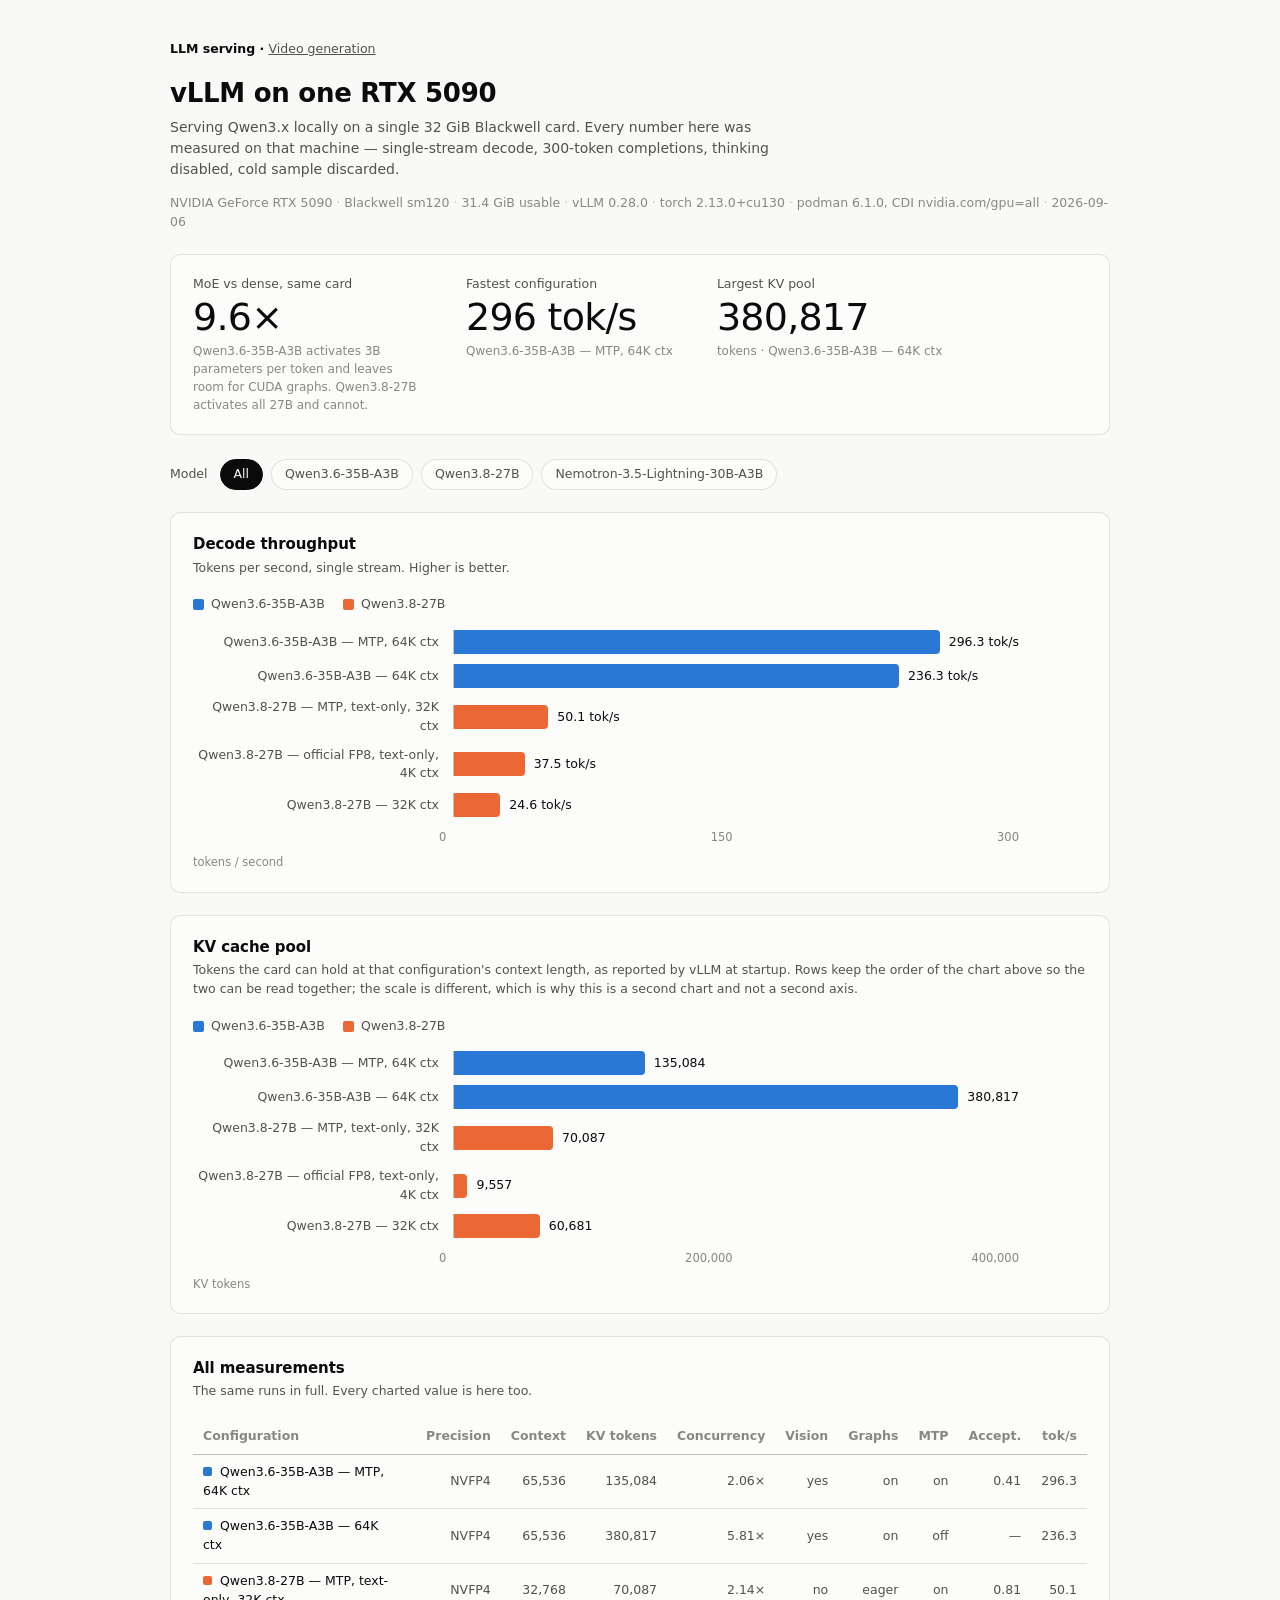
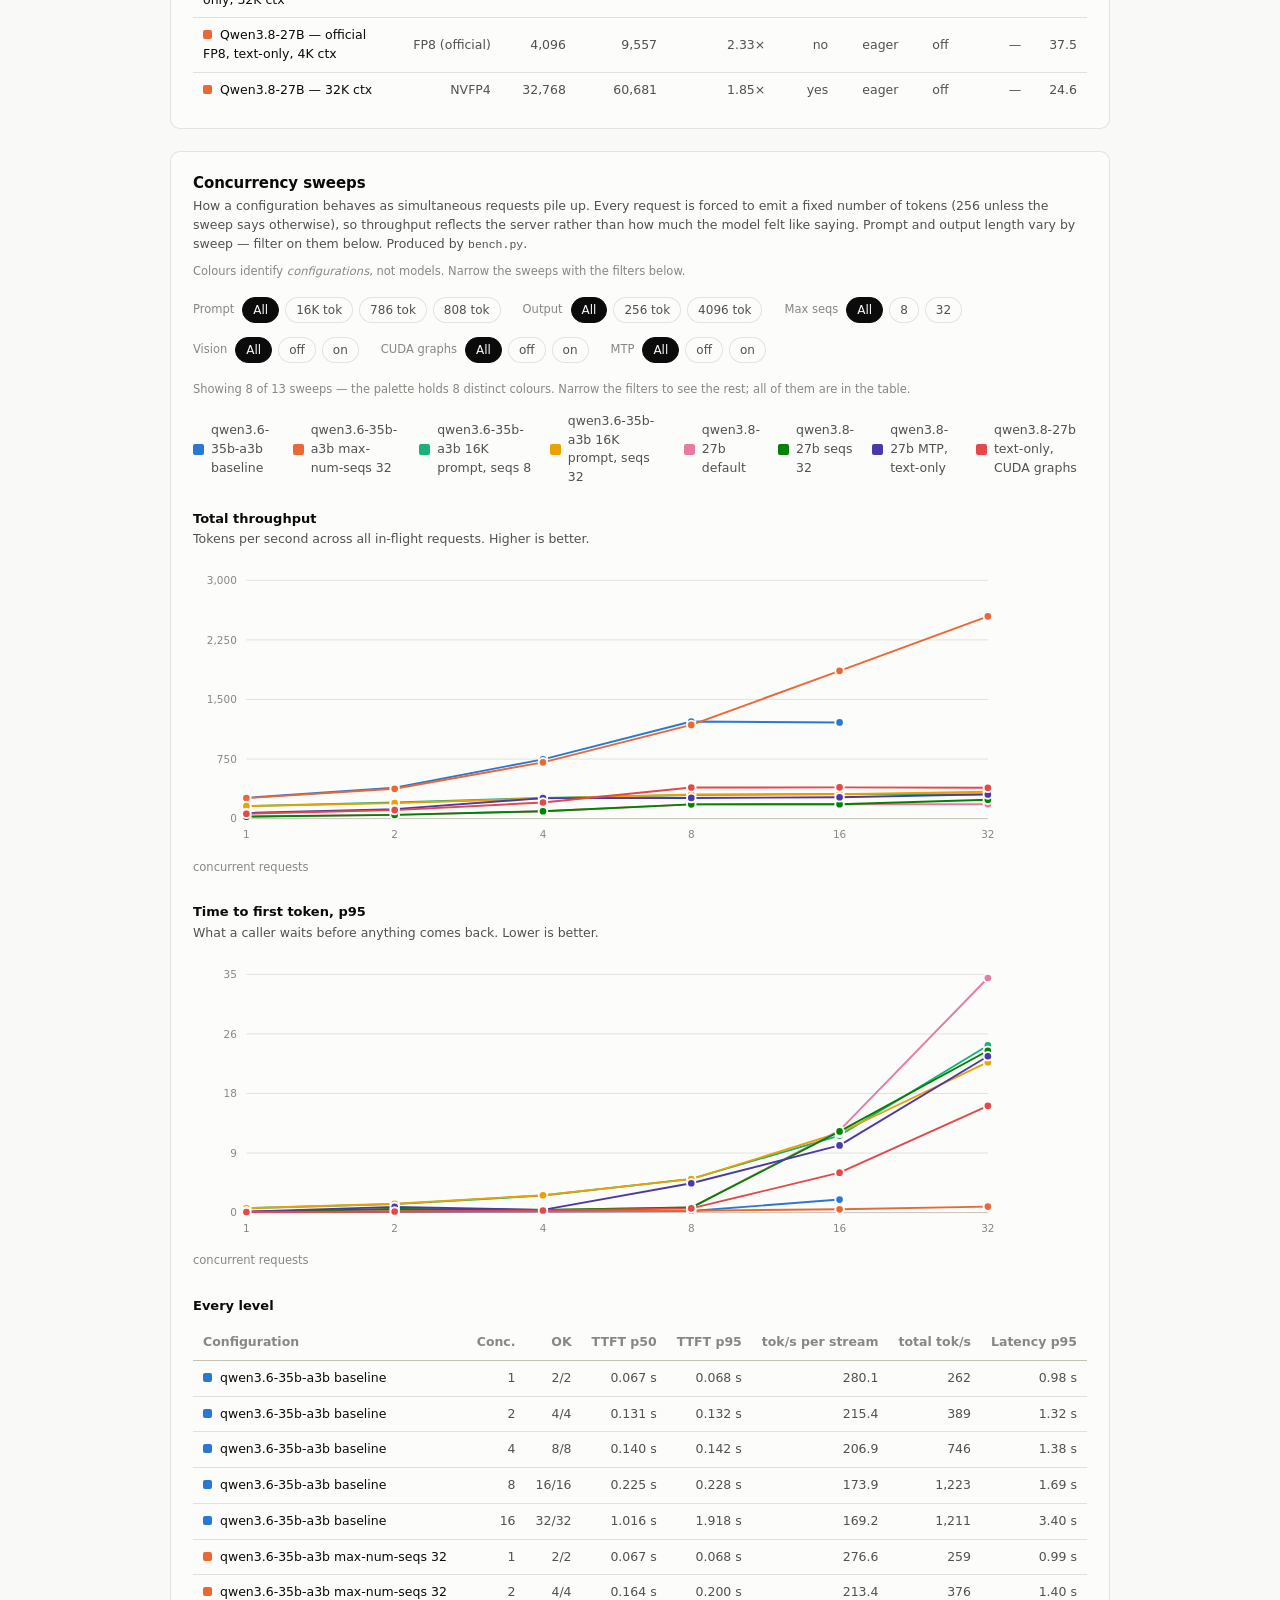
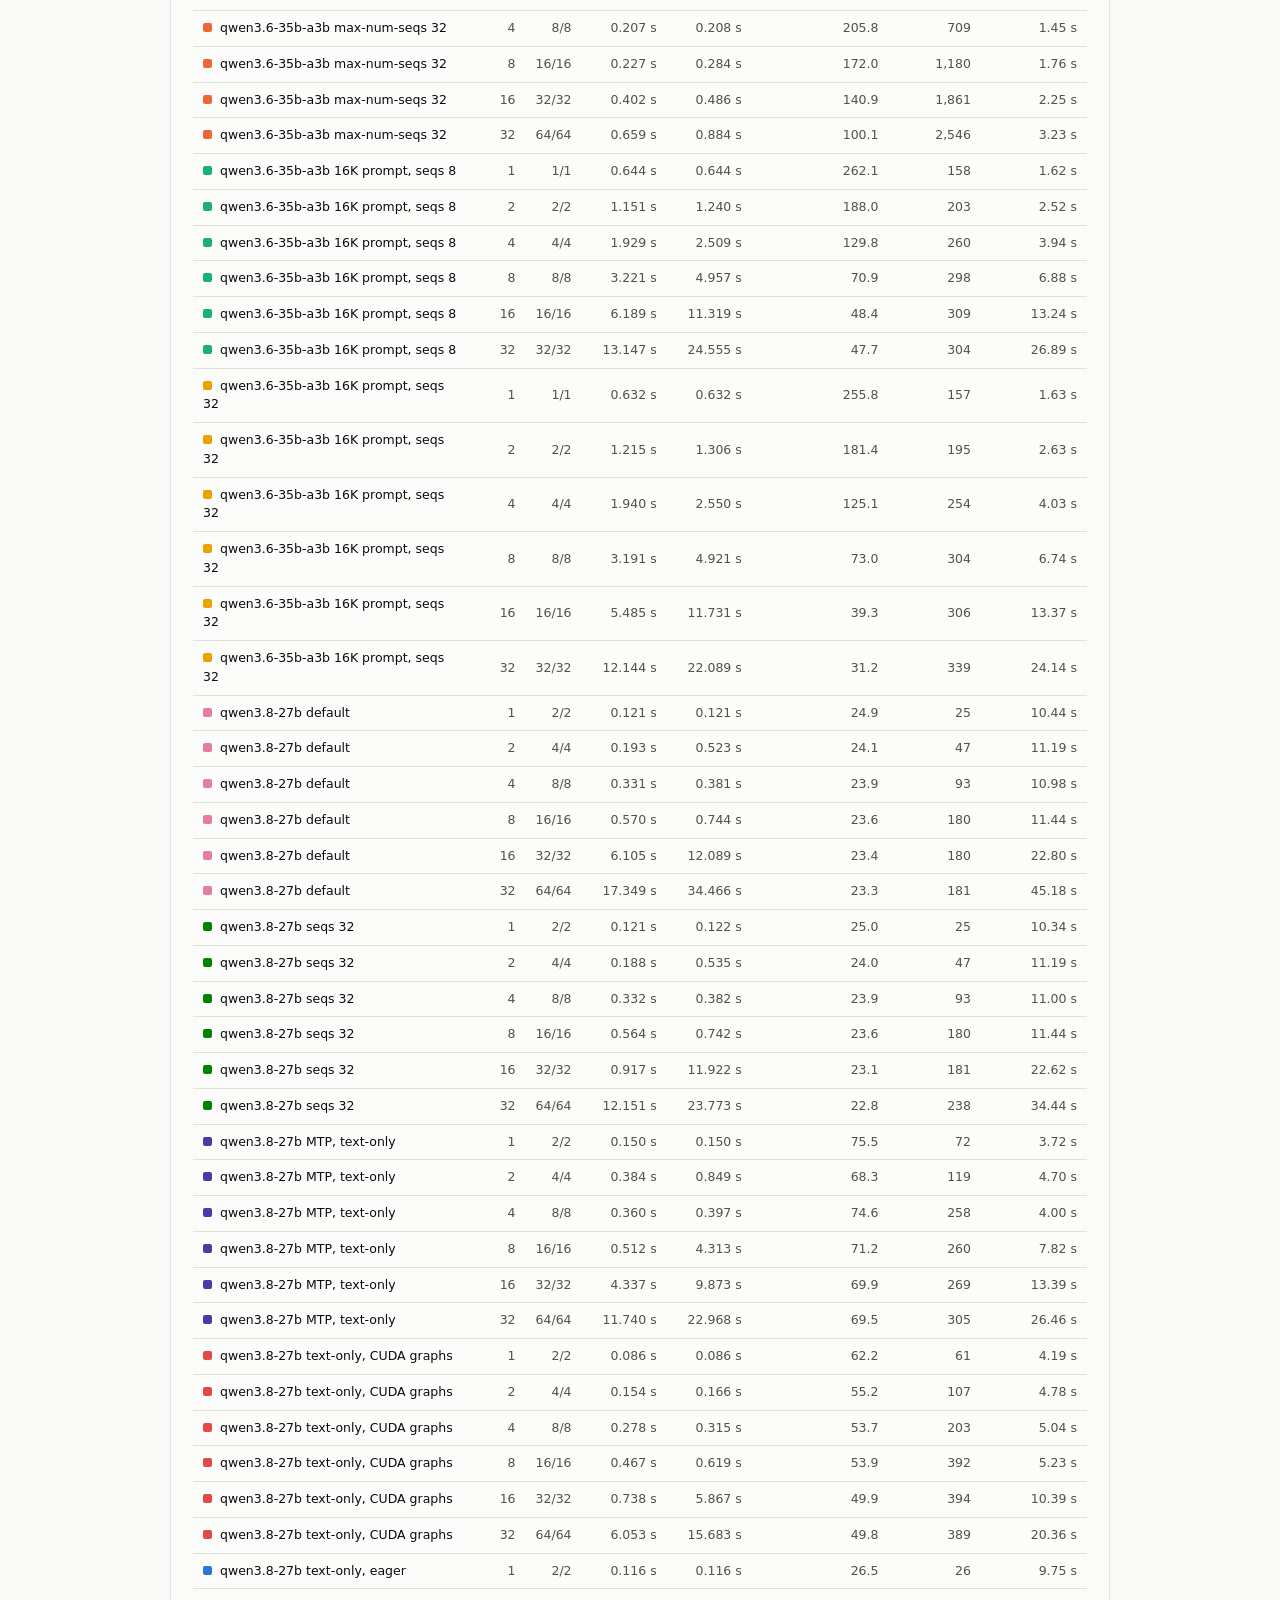
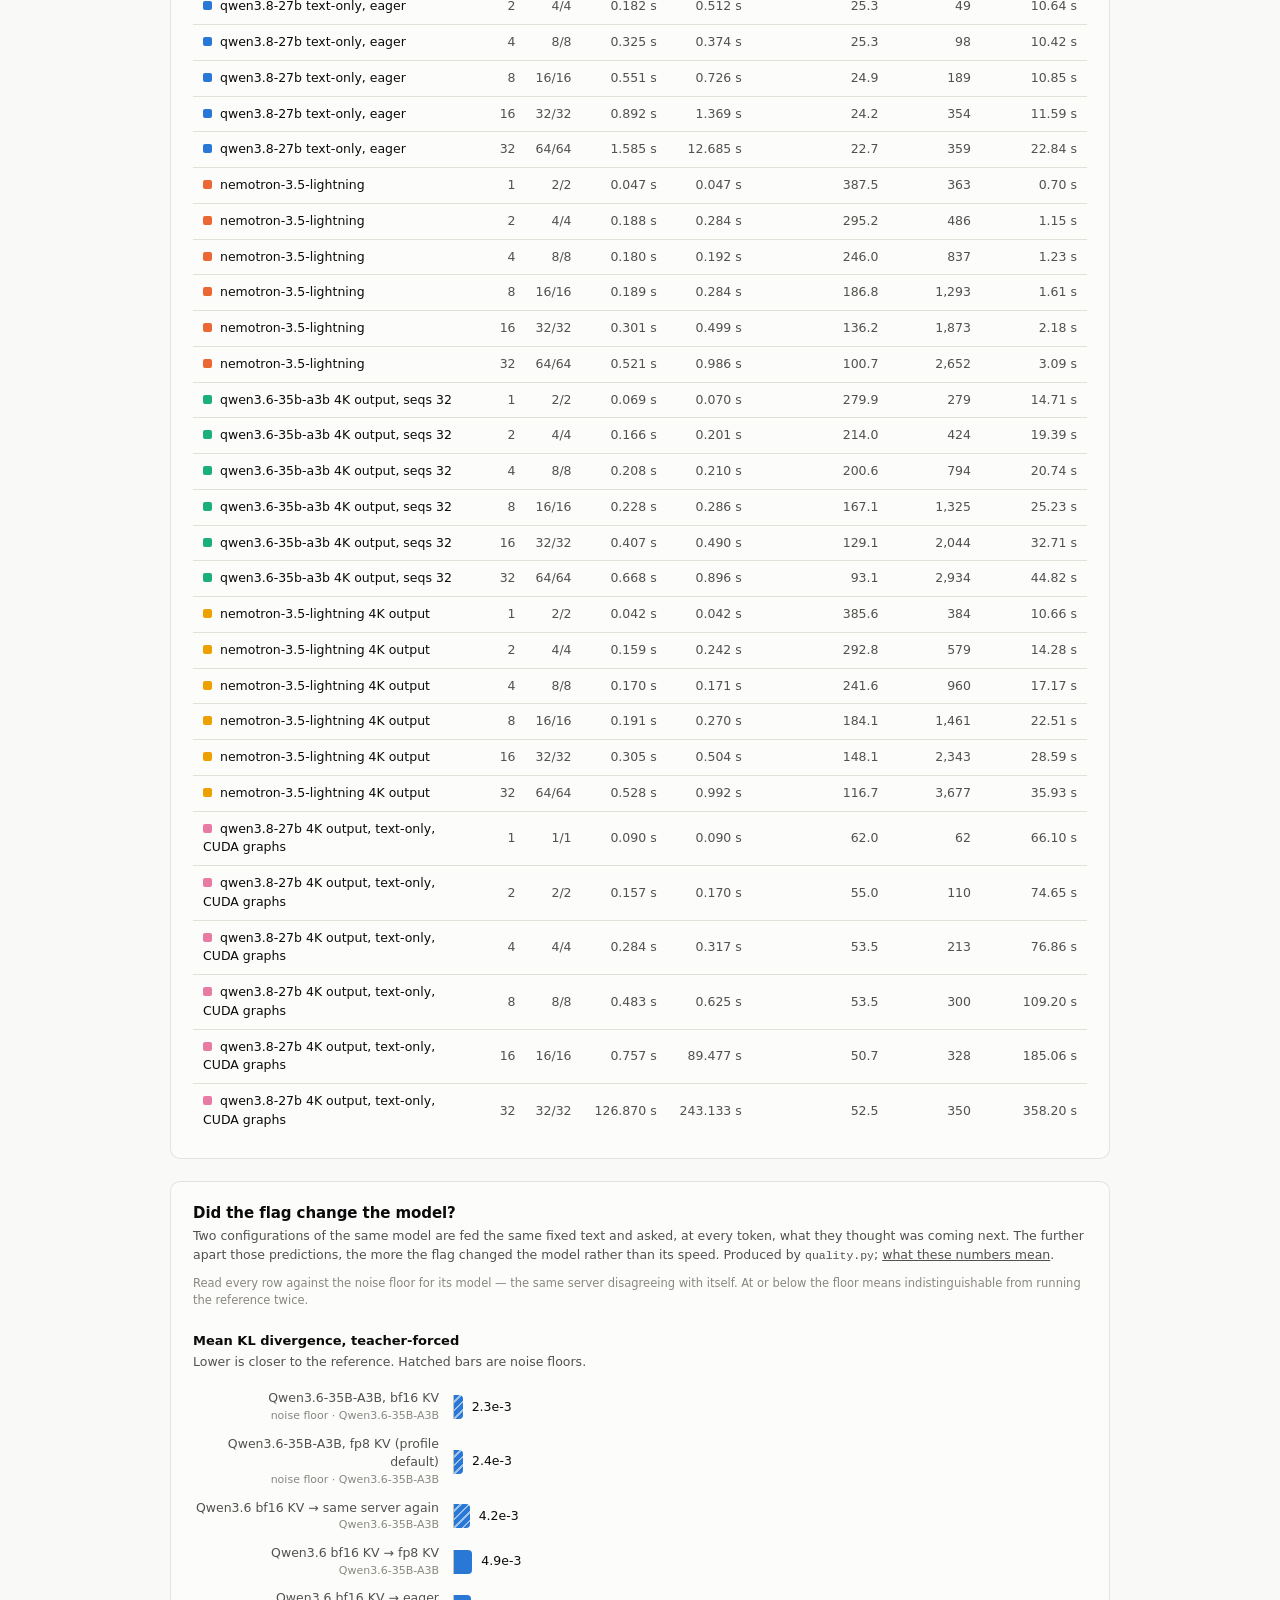
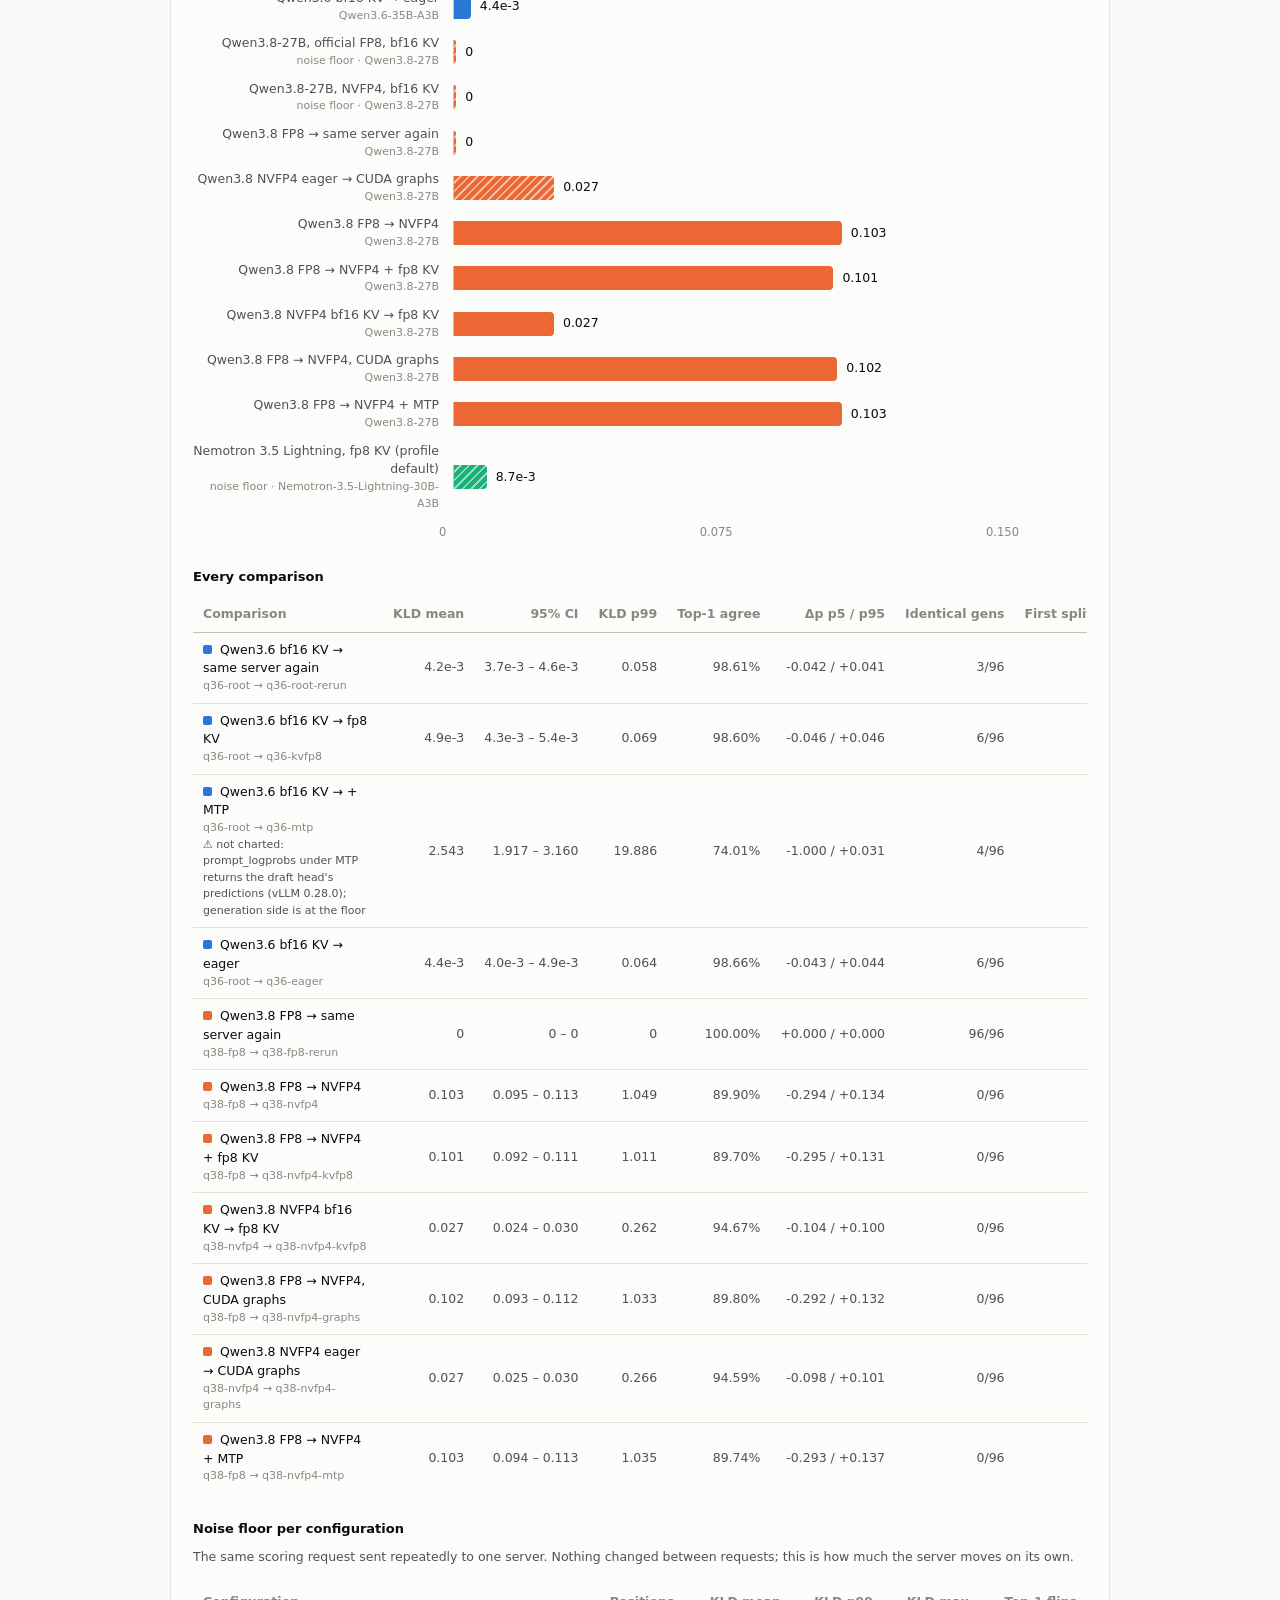
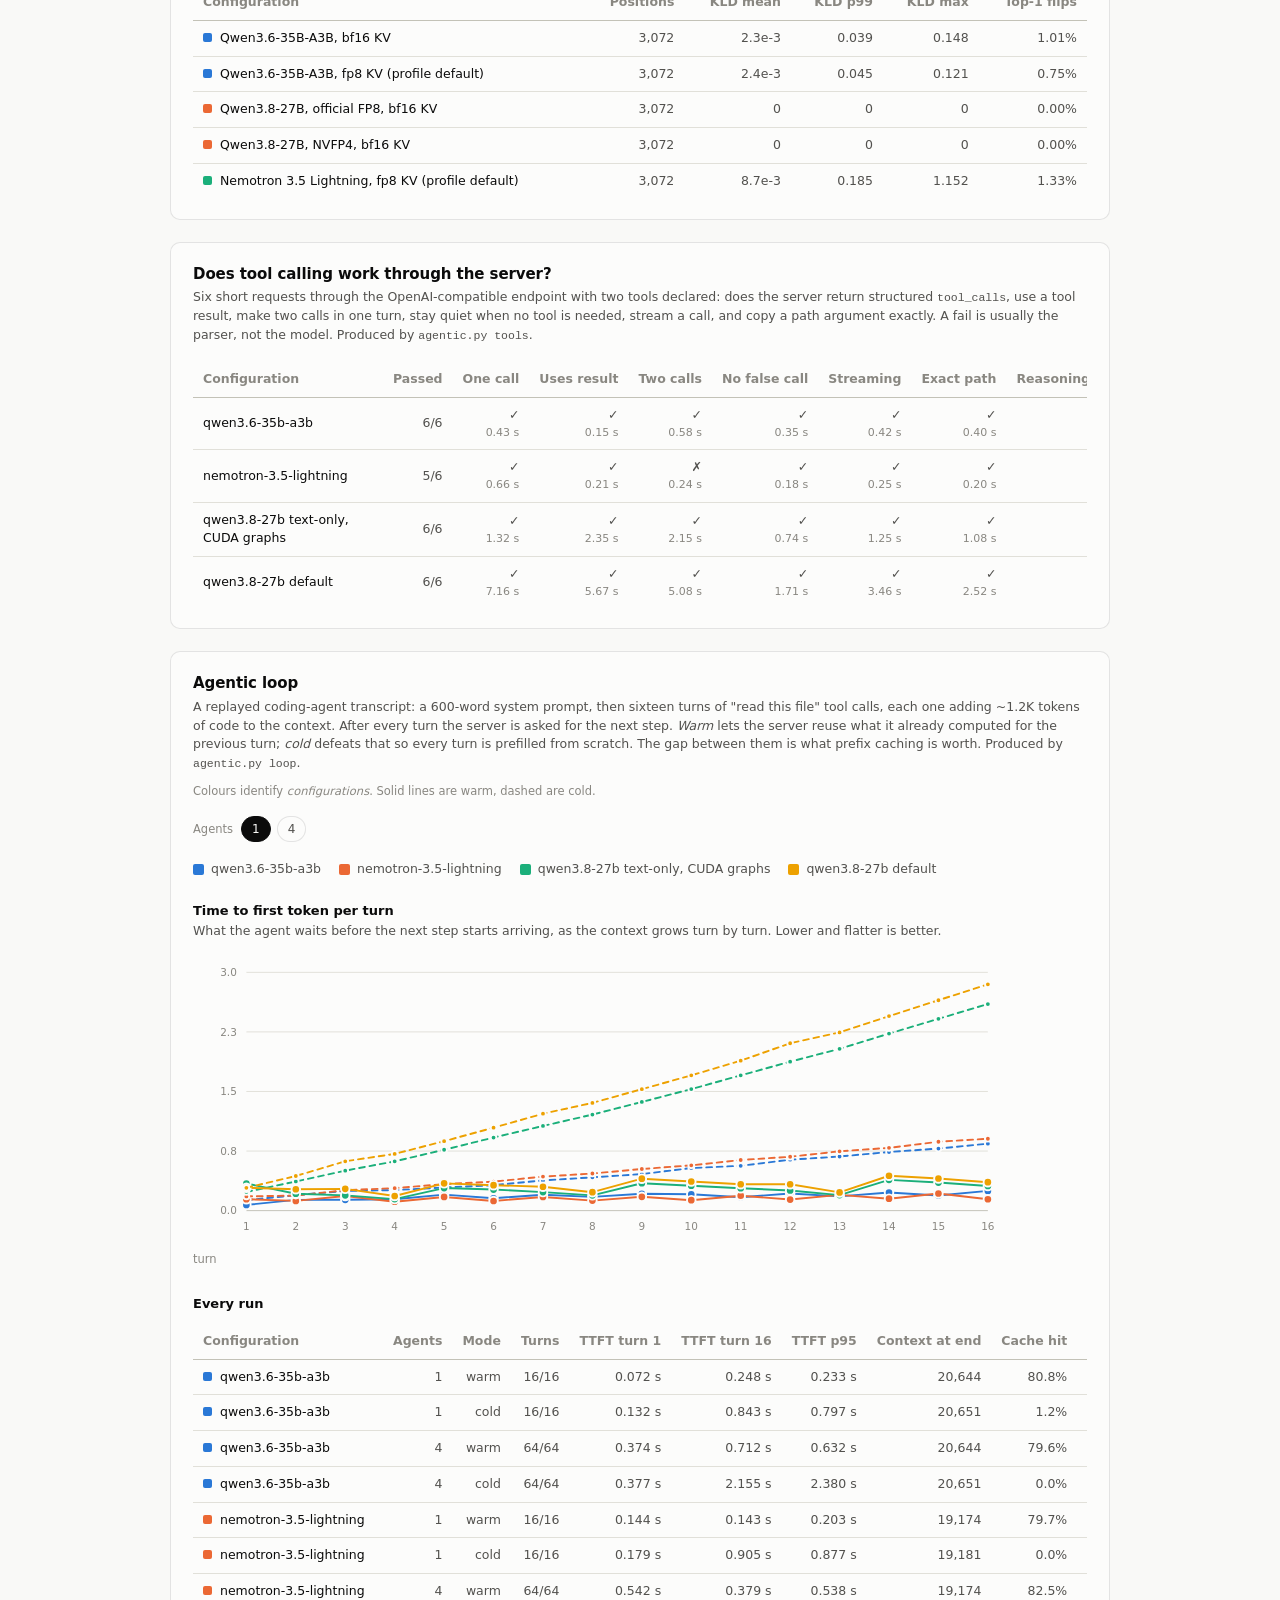
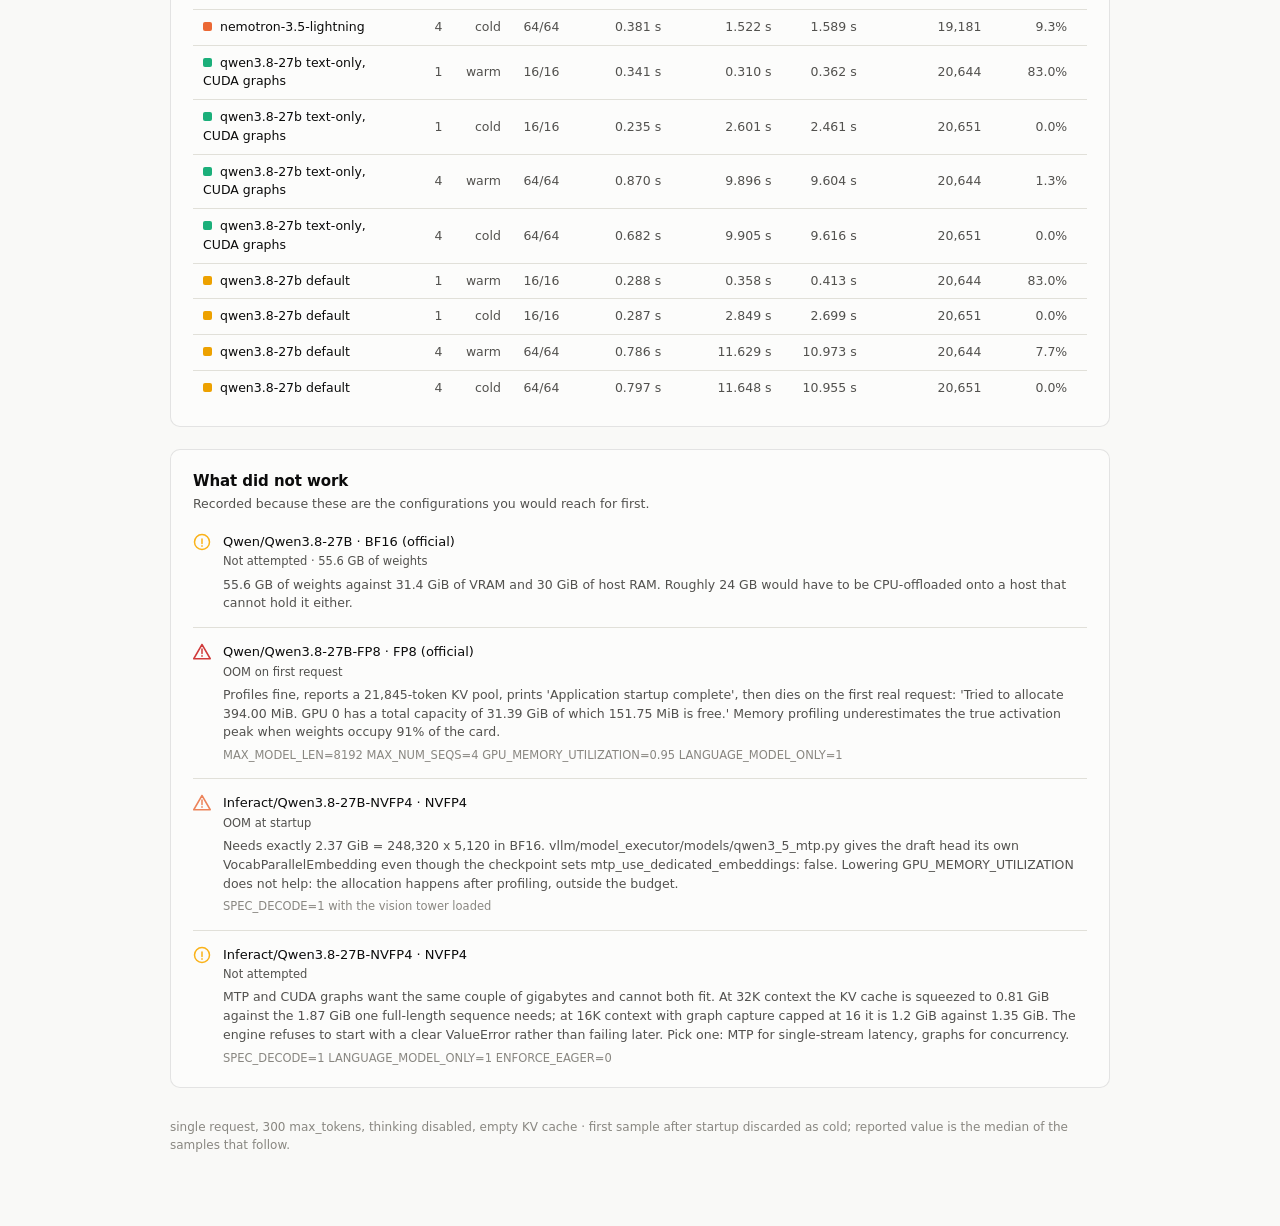
==== commit 239fedc9: "Give video generation its own results page and data file The video sweeps were a section at the bott" ====
--- a/docs/index.html
+++ b/docs/index.html
@@ -5,235 +5,13 @@
 <meta name="viewport" content="width=device-width, initial-scale=1">
 <title>vLLM on one RTX 5090 — benchmark results</title>
 <link rel="preload" href="results.json" as="fetch" crossorigin="anonymous">
-<style>
-  :root {
-    color-scheme: light;
-    --page:           #f9f9f7;
-    --surface-1:      #fcfcfb;
-    --text-primary:   #0b0b0b;
-    --text-secondary: #52514e;
-    --text-muted:     #898781;
-    --gridline:       #e1e0d9;
-    --baseline:       #c3c2b7;
-    --border:         rgba(11,11,11,0.10);
-    /* The validated 8-slot categorical order, both modes. Model identity uses
-       the first two; sweep charts assign the same slots to configurations. */
-    --series-1:       #2a78d6;
-    --series-2:       #eb6834;
-    --series-3:       #1baf7a;
-    --series-4:       #eda100;
-    --series-5:       #e87ba4;
-    --series-6:       #008300;
-    --series-7:       #4a3aa7;
-    --series-8:       #e34948;
-    --series-moe:     #2a78d6;
-    --series-dense:   #eb6834;
-    --status-critical:#d03b3b;
-    --status-warning: #fab219;
-    --status-serious: #ec835a;
-  }
-  @media (prefers-color-scheme: dark) {
-    :root:where(:not([data-theme="light"])) {
-      color-scheme: dark;
-      --page:           #0d0d0d;
-      --surface-1:      #1a1a19;
-      --text-primary:   #ffffff;
-      --text-secondary: #c3c2b7;
-      --text-muted:     #898781;
-      --gridline:       #2c2c2a;
-      --baseline:       #383835;
-      --border:         rgba(255,255,255,0.10);
-      --series-1:       #3987e5;
-      --series-2:       #d95926;
-      --series-3:       #199e70;
-      --series-4:       #c98500;
-      --series-5:       #d55181;
-      --series-6:       #008300;
-      --series-7:       #9085e9;
-      --series-8:       #e66767;
-      --series-moe:     #3987e5;
-      --series-dense:   #d95926;
-    }
-  }
-  :root[data-theme="dark"] {
-    color-scheme: dark;
-    --page:           #0d0d0d;
-    --surface-1:      #1a1a19;
-    --text-primary:   #ffffff;
-    --text-secondary: #c3c2b7;
-    --text-muted:     #898781;
-    --gridline:       #2c2c2a;
-    --baseline:       #383835;
-    --border:         rgba(255,255,255,0.10);
-    --series-1:       #3987e5;
-    --series-2:       #d95926;
-    --series-3:       #199e70;
-    --series-4:       #c98500;
-    --series-5:       #d55181;
-    --series-6:       #008300;
-    --series-7:       #9085e9;
-    --series-8:       #e66767;
-    --series-moe:     #3987e5;
-    --series-dense:   #d95926;
-  }
-
-  * { box-sizing: border-box; }
-  body {
-    margin: 0;
-    background: var(--page);
-    color: var(--text-primary);
-    font: 14px/1.5 system-ui, -apple-system, "Segoe UI", sans-serif;
-  }
-  .wrap { max-width: 980px; margin: 0 auto; padding: 40px 20px 72px; }
-
-  header h1 { font-size: 26px; line-height: 1.25; margin: 0 0 8px; letter-spacing: -0.01em; }
-  header p  { margin: 0; color: var(--text-secondary); max-width: 68ch; }
-  .meta { margin-top: 14px; color: var(--text-muted); font-size: 12.5px; }
-  .meta span::after { content: " · "; color: var(--baseline); }
-  .meta span:last-child::after { content: ""; }
-
-  .card {
-    background: var(--surface-1);
-    border: 1px solid var(--border);
-    border-radius: 10px;
-    padding: 20px 22px;
-    margin-top: 22px;
-  }
-  .card > h2 {
-    font-size: 15px; margin: 0 0 3px; letter-spacing: -0.005em;
-  }
-  .card > .sub { margin: 0 0 18px; color: var(--text-secondary); font-size: 12.5px; }
-
-  /* Hero */
-  .hero { display: flex; flex-wrap: wrap; gap: 28px 44px; align-items: flex-start; }
-  .stat .label { color: var(--text-secondary); font-size: 12.5px; margin-bottom: 4px; }
-  .stat .value { font-size: 38px; line-height: 1.05; letter-spacing: -0.02em; }
-  .stat .note  { color: var(--text-muted); font-size: 12px; margin-top: 5px; max-width: 30ch; }
-
-  /* Filters */
-  .filters { display: flex; flex-wrap: wrap; gap: 8px; align-items: center; margin-top: 24px; }
-  .filters .lab { color: var(--text-secondary); font-size: 12.5px; margin-right: 4px; }
-  .chip {
-    font: inherit; font-size: 12.5px;
-    background: var(--surface-1); color: var(--text-secondary);
-    border: 1px solid var(--border); border-radius: 999px;
-    padding: 5px 13px; cursor: pointer;
-  }
-  .chip:hover { color: var(--text-primary); }
-  .chip[aria-pressed="true"] { background: var(--text-primary); color: var(--page); border-color: var(--text-primary); }
-  .chip:focus-visible { outline: 2px solid var(--series-moe); outline-offset: 2px; }
-
-  /* Legend */
-  .legend { display: flex; gap: 18px; margin: 0 0 16px; padding: 0; list-style: none; font-size: 12.5px; color: var(--text-secondary); }
-  .legend li { display: flex; align-items: center; gap: 7px; }
-  .swatch { width: 11px; height: 11px; border-radius: 2px; flex: none; }
-
-  /* Bars */
-  .chart { display: flex; flex-direction: column; gap: 10px; }
-  .row { display: grid; grid-template-columns: minmax(120px, 246px) 1fr; gap: 14px; align-items: center; }
-  .row .name { color: var(--text-secondary); font-size: 12.5px; text-align: right; }
-  .track {
-    position: relative; height: 24px;
-    display: flex; align-items: center; gap: 9px;
-    border-left: 1px solid var(--baseline);
-    /* Room for the value label, so a bar at full scale never pushes its
-       number past the card edge on a narrow screen. The axis reserves the
-       same width so its ticks stay under the bars. */
-    padding: 0 68px 0 0;
-    cursor: default;
-  }
-  .bar { height: 24px; border-radius: 0 4px 4px 0; min-width: 2px; transition: filter .12s; }
-  .track:hover .bar, .track:focus-visible .bar { filter: brightness(1.12); }
-  .track:focus-visible { outline: 2px solid var(--text-muted); outline-offset: 3px; border-radius: 3px; }
-  .val { font-size: 12.5px; color: var(--text-primary); font-variant-numeric: tabular-nums; white-space: nowrap; }
-  .axis { margin-top: 12px; padding: 0 68px 0 0; color: var(--text-muted); font-size: 11.5px; font-variant-numeric: tabular-nums; }
-  .axis .inner { display: flex; justify-content: space-between; }
-  .axis-title { margin-top: 8px; color: var(--text-muted); font-size: 11.5px; }
-
-  /* Tooltip */
-  #tip {
-    position: fixed; z-index: 20; pointer-events: none; opacity: 0;
-    transition: opacity .1s;
-    background: var(--surface-1); color: var(--text-primary);
-    border: 1px solid var(--border); border-radius: 7px;
-    padding: 9px 11px; font-size: 12.5px; max-width: 300px;
-    box-shadow: 0 4px 14px rgba(0,0,0,0.14);
-  }
-  #tip .t-val { font-size: 15px; font-variant-numeric: tabular-nums; }
-  #tip .t-name { color: var(--text-secondary); margin-top: 2px; }
-  #tip .t-meta { color: var(--text-muted); margin-top: 6px; font-size: 11.5px; }
-  #tip .key { display: inline-block; width: 14px; height: 2px; vertical-align: middle; margin-right: 6px; }
-
-  /* Table */
-  .scroll { overflow-x: auto; }
-  table { border-collapse: collapse; width: 100%; font-size: 12.5px; min-width: 720px; }
-  th, td { text-align: right; padding: 8px 10px; border-bottom: 1px solid var(--gridline); white-space: nowrap; }
-  th:first-child, td:first-child { text-align: left; white-space: normal; min-width: 190px; }
-  thead th { color: var(--text-muted); font-weight: 600; border-bottom: 1px solid var(--baseline); }
-  tbody td { font-variant-numeric: tabular-nums; color: var(--text-secondary); }
-  tbody td:first-child { color: var(--text-primary); }
-  tbody tr:last-child td { border-bottom: none; }
-  .dot { display: inline-block; width: 9px; height: 9px; border-radius: 2px; margin-right: 8px; vertical-align: baseline; }
-  code { font-family: ui-monospace, SFMono-Regular, Menlo, monospace; font-size: 11.5px; }
-
-  /* Dimension filters */
-  .dimbar { display: flex; flex-wrap: wrap; gap: 14px 22px; margin: 0 0 18px; }
-  .dimgroup { display: flex; flex-wrap: wrap; gap: 6px; align-items: center; }
-  .dimgroup .glab { color: var(--text-muted); font-size: 11.5px; margin-right: 2px; }
-  .dimgroup .chip { padding: 3px 10px; font-size: 12px; }
-  .capnote { color: var(--text-muted); font-size: 11.5px; margin: 0 0 14px; }
-
-  /* Line charts */
-  .linechart { width: 100%; height: auto; display: block; overflow: visible; }
-  .linechart .grid { stroke: var(--gridline); stroke-width: 1; }
-  .linechart .axisline { stroke: var(--baseline); stroke-width: 1; }
-  .linechart .tick { fill: var(--text-muted); font-size: 11px; }
-  .linechart .ser { fill: none; stroke-width: 2; stroke-linejoin: round; stroke-linecap: round; }
-  .linechart .ring { stroke: var(--surface-1); stroke-width: 2; }
-  .linechart .endlab { fill: var(--text-primary); font-size: 11.5px; }
-  .linechart .cross { stroke: var(--text-muted); stroke-width: 1; }
-  .linechart .hit { fill: transparent; }
-  .axname { color: var(--text-muted); font-size: 11.5px; margin-top: 6px; }
-
-  /* Narrow screens. The wide tables keep their own horizontal scroll; the page
-     body never scrolls sideways. */
-  @media (max-width: 640px) {
-    .wrap { padding: 24px 12px 56px; }
-    .card { padding: 16px 14px; }
-    header h1 { font-size: 21px; }
-    .hero { gap: 20px 24px; }
-    .stat .value { font-size: 30px; }
-    .stat .note { max-width: none; }
-    /* Bar rows stack: the label sits above its own bar instead of being
-       squeezed into a column that cannot hold it. */
-    .row { grid-template-columns: 1fr; gap: 3px; }
-    .row .name { text-align: left; }
-    .legend { gap: 10px 16px; flex-wrap: wrap; }
-    .dimbar { gap: 10px 14px; }
-  }
-  .bar.floor { background-image: repeating-linear-gradient(135deg, transparent 0 4px, rgba(255,255,255,.55) 4px 6px); }
-  .row .name .sm, td .sm { display: block; color: var(--text-muted); font-size: 11px; }
-  td .sm.suspect { color: var(--text-secondary); max-width: 34ch; white-space: normal; }
-  .note-inline { color: var(--text-muted); font-size: 11.5px; margin: -8px 0 16px; }
-
-  /* Failures */
-  .fail { display: flex; gap: 12px; padding: 14px 0; border-bottom: 1px solid var(--gridline); }
-  .fail:last-child { border-bottom: none; padding-bottom: 0; }
-  .fail:first-of-type { padding-top: 0; }
-  .fail .ico { flex: none; width: 18px; height: 18px; margin-top: 1px; }
-  .fail .ftitle { font-size: 13px; }
-  .fail .fstate { font-size: 11.5px; color: var(--text-secondary); margin: 2px 0 5px; }
-  .fail .fwhy { color: var(--text-secondary); font-size: 12.5px; }
-  .fail .fcfg { color: var(--text-muted); font-size: 11.5px; margin-top: 5px; }
-
-  .err { color: var(--status-critical); }
-  footer { margin-top: 30px; color: var(--text-muted); font-size: 12px; }
-  a { color: inherit; }
-</style>
+<link rel="stylesheet" href="style.css">
+<script src="charts.js"></script>
 </head>
 <body>
 <div class="wrap">
   <header>
+    <nav class="pages" aria-label="Result pages"><span>LLM serving</span><span class="sep"></span><a href="video.html">Video generation</a></nav>
     <h1>vLLM on one RTX 5090</h1>
     <p>Serving Qwen3.x locally on a single 32 GiB Blackwell card. Every number here was
        measured on that machine — single-stream decode, 300-token completions, thinking
@@ -466,49 +244,6 @@
       </div>
     </div>
 
-    <div class="card" id="videoSection" hidden>
-      <h2>Video generation</h2>
-      <p class="sub">A different workload on the same card: text-to-video diffusion models
-        through <code>diffusers</code>, one fixed prompt and seed, the clip made longer and
-        longer until 32 GB runs out. Nothing here judges the pictures; it answers how long a
-        clip costs and how long a clip fits. Produced by <code>video.py</code>.</p>
-      <p class="note-inline">Colours identify <em>configurations</em>. The x axis is clip
-        length in seconds of video.</p>
-      <ul class="legend" id="legendVideo"></ul>
-
-      <h3 style="font-size:13px;margin:22px 0 2px">Wall time per clip</h3>
-      <p class="sub">Denoising plus VAE decode, prompt already encoded. Lower is better; the
-        curve bends upward because attention cost grows faster than the frame count.</p>
-      <svg class="linechart" id="chartVideoWall" viewBox="0 0 880 300" role="img"></svg>
-      <div class="axname">seconds of video</div>
-
-      <h3 style="font-size:13px;margin:22px 0 2px">Peak VRAM</h3>
-      <p class="sub">Peak allocated during the clip, weights included. The card has about
-        31.4 GB usable.</p>
-      <svg class="linechart" id="chartVideoVram" viewBox="0 0 880 300" role="img"></svg>
-      <div class="axname">seconds of video</div>
-
-      <h3 style="font-size:13px;margin:26px 0 10px">Every clip</h3>
-      <div class="scroll">
-        <table>
-          <thead>
-            <tr>
-              <th scope="col">Configuration</th>
-              <th scope="col">Frames</th>
-              <th scope="col">Clip</th>
-              <th scope="col">Wall</th>
-              <th scope="col">Per step</th>
-              <th scope="col">Decode</th>
-              <th scope="col">Video s / min</th>
-              <th scope="col">Peak VRAM</th>
-              <th scope="col">Status</th>
-            </tr>
-          </thead>
-          <tbody id="videoBody"></tbody>
-        </table>
-      </div>
-    </div>
-
     <div class="card">
       <h2>What did not work</h2>
       <p class="sub">Recorded because these are the configurations you would reach for first.</p>
@@ -584,47 +319,13 @@
   // --- legend (identity never rests on color alone) -----------------------
   const models = [...new Set(runs.map(r => r.model))];
   for (const el of [$('legend'), $('legend2')]) {
-    for (const m of models) {
-      const li = document.createElement('li');
-      const sw2 = document.createElement('span');
-      sw2.className = 'swatch';
-      sw2.style.background = COLOR[m];
-      const tx = document.createElement('span');
-      tx.textContent = m;
-      li.append(sw2, tx);
-      el.appendChild(li);
-    }
-  }
-
-  // --- tooltip ------------------------------------------------------------
-  const tip = $('tip');
-  function showTip(ev, run, valueText, metaText, title) {
-    tip.innerHTML = '';
-    const v = document.createElement('div');
-    v.className = 't-val';
-    const key = document.createElement('span');
-    key.className = 'key';
-    key.style.background = COLOR[run.model] || 'var(--series-3)';
-    v.append(key, document.createTextNode(valueText));
-    const n = document.createElement('div');
-    n.className = 't-name';
-    n.textContent = title || shortName(run);
-    const m = document.createElement('div');
-    m.className = 't-meta';
-    m.textContent = metaText;
-    tip.append(v, n, m);
-    tip.style.opacity = '1';
-    moveTip(ev);
-  }
-  function moveTip(ev) {
-    const r = tip.getBoundingClientRect();
-    let x = (ev.clientX ?? 0) + 14, y = (ev.clientY ?? 0) + 16;
-    if (x + r.width > innerWidth - 8) x = innerWidth - r.width - 8;
-    if (y + r.height > innerHeight - 8) y = (ev.clientY ?? 0) - r.height - 12;
-    tip.style.left = x + 'px';
-    tip.style.top = Math.max(8, y) + 'px';
-  }
-  const hideTip = () => { tip.style.opacity = '0'; };
+    Charts.legend(el, models.map(m => ({ label: m, color: COLOR[m] })));
+  }
+
+  // --- tooltip (shared with video.html; see charts.js) --------------------
+  const { moveTip, hideTip, drawLine } = Charts;
+  const showTip = (ev, run, valueText, metaText, title) =>
+    Charts.showTip(ev, COLOR[run.model] || 'var(--series-3)', valueText, title || shortName(run), metaText);
 
   // --- bar chart builder --------------------------------------------------
   function drawChart(host, axisHost, list, pick, label, meta) {
@@ -765,179 +466,10 @@
   }
 
   // --- concurrency sweeps -------------------------------------------------
-  // The full validated 8-slot categorical order, assigned in fixed order and
-  // never cycled: a 9th sweep needs faceting, not a generated hue.
-  const SWEEP_COLORS = Array.from({ length: 8 }, (_, i) => `var(--series-${i + 1})`);
+  // Configurations take the categorical slots in fixed order, never cycled:
+  // a 9th sweep needs faceting, not a generated hue.
+  const SWEEP_COLORS = Charts.SERIES;
   const sweeps = (data.sweeps || []).map((s, i) => ({ ...s, color: SWEEP_COLORS[i % SWEEP_COLORS.length] }));
-  const SVGNS = 'http://www.w3.org/2000/svg';
-  const svgEl = (tag, attrs) => {
-    const n = document.createElementNS(SVGNS, tag);
-    for (const [k, v] of Object.entries(attrs || {})) n.setAttribute(k, v);
-    return n;
-  };
-
-  function showRowsTip(ev, title, rows) {
-    tip.innerHTML = '';
-    const h = document.createElement('div');
-    h.className = 't-name';
-    h.style.marginTop = '0';
-    h.textContent = title;
-    tip.appendChild(h);
-    for (const r of rows) {
-      const line = document.createElement('div');
-      line.className = 't-val';
-      line.style.fontSize = '13px';
-      line.style.marginTop = '4px';
-      const key = document.createElement('span');
-      key.className = 'key';
-      key.style.background = r.color;
-      line.append(key, document.createTextNode(r.value));
-      const sub = document.createElement('div');
-      sub.className = 't-meta';
-      sub.style.marginTop = '1px';
-      sub.textContent = r.label;
-      tip.append(line, sub);
-    }
-    tip.style.opacity = '1';
-    moveTip(ev);
-  }
-
-  function drawLine(svg, series, pick, fmtVal, opts) {
-    const xKey = (opts && opts.xKey) || 'concurrency';
-    const xTitle = (opts && opts.xTitle) || ((c) => c + (c === 1 ? ' concurrent request' : ' concurrent requests'));
-    svg.innerHTML = '';
-    // Render at the container's real pixel width rather than scaling a fixed
-    // viewBox, so tick and label text stays at its true size on a phone.
-    const W = Math.max(280, Math.floor(svg.parentElement.clientWidth) || 880);
-    const narrow = W < 560;
-    const H = narrow ? 240 : 300;
-    // No right gutter when narrow: end labels are dropped there anyway.
-    const L = narrow ? 42 : 56, R = narrow ? 14 : 104, T = 14, B = 36;
-    svg.setAttribute('viewBox', `0 0 ${W} ${H}`);
-    const pw = W - L - R, ph = H - T - B;
-    const xs = [...new Set(series.flatMap(s => s.levels.map(l => l[xKey])))].sort((a, b) => a - b);
-    if (!xs.length) return;
-    const vals = series.flatMap(s => s.levels.map(pick)).filter(v => v != null);
-    if (!vals.length) return;
-    const rawMax = Math.max(...vals);
-    const mag = Math.pow(10, Math.floor(Math.log10(rawMax)));
-    // Log y when the series span decades (4 s next to 1000 s would flatten
-    // the fast ones to the axis); numeric x when the levels are not shared
-    // steps (clip lengths at two frame rates).
-    const log = !!(opts && opts.log);
-    const yMin = log ? Math.pow(10, Math.floor(Math.log10(Math.min(...vals)))) : 0;
-    const yMax = log ? Math.pow(10, Math.ceil(Math.log10(rawMax))) : Math.ceil(rawMax / (mag / 2)) * (mag / 2);
-    const numeric = !!(opts && opts.xNumeric) && xs.length > 1;
-    const xMin = xs[0], xMax = xs[xs.length - 1];
-    const X = (c) => L + (xs.length === 1 ? pw / 2
-      : numeric ? ((c - xMin) / (xMax - xMin)) * pw : (xs.indexOf(c) / (xs.length - 1)) * pw);
-    const Y = log
-      ? (v) => T + (1 - (Math.log10(v) - Math.log10(yMin)) / (Math.log10(yMax) - Math.log10(yMin))) * ph
-      : (v) => T + (1 - v / yMax) * ph;
-
-    // gridlines + y ticks. Decimals come from the step size, not the value, so
-    // a 0.5 step never renders 1.5 as "2". Log axes tick at 1-2-5 per decade.
-    const ticks = [];
-    if (log) {
-      const decades = Math.round(Math.log10(yMax) - Math.log10(yMin));
-      for (let d = yMin; d < yMax; d *= 10) ticks.push(...(decades <= 3 ? [d, 2 * d, 5 * d] : [d]));
-      ticks.push(yMax);
-    } else {
-      for (let i = 0; i <= 4; i++) ticks.push((yMax / 4) * i);
-    }
-    const step = log ? yMin : yMax / 4;
-    const dec = step >= 1 ? 0 : step >= 0.1 ? 1 : 2;
-    ticks.forEach((v, i) => {
-      const y = Y(v);
-      svg.appendChild(svgEl('line', { class: i === 0 ? 'axisline' : 'grid', x1: L, x2: L + pw, y1: y, y2: y }));
-      const t = svgEl('text', { class: 'tick', x: L - 10, y: y + 4, 'text-anchor': 'end' });
-      t.textContent = dec ? v.toFixed(dec) : Math.round(v).toLocaleString('en-US');
-      svg.appendChild(t);
-    });
-    // x ticks; on a numeric axis, labels that would overlap are dropped
-    let lastTick = -Infinity;
-    for (const c of xs) {
-      if (numeric && X(c) - lastTick < 30) continue;
-      lastTick = X(c);
-      const t = svgEl('text', { class: 'tick', x: X(c), y: T + ph + 20, 'text-anchor': 'middle' });
-      t.textContent = numeric ? Math.round(c) : c;
-      svg.appendChild(t);
-    }
-
-    const cross = svgEl('line', { class: 'cross', y1: T, y2: T + ph, x1: L, x2: L, opacity: 0 });
-    svg.appendChild(cross);
-
-    // series
-    for (const s of series) {
-      const pts = s.levels.filter(l => pick(l) != null);
-      if (!pts.length) continue;
-      const attrs = {
-        class: 'ser', stroke: s.color,
-        points: pts.map(l => `${X(l[xKey])},${Y(pick(l))}`).join(' '),
-      };
-      if (s.dash) attrs['stroke-dasharray'] = '6 5';
-      svg.appendChild(svgEl('polyline', attrs));
-      for (const l of pts) {
-        svg.appendChild(svgEl('circle', {
-          class: 'ring', cx: X(l[xKey]), cy: Y(pick(l)), r: s.dash ? 3 : 4.5, fill: s.color,
-        }));
-      }
-    }
-
-    // direct end labels, skipped entirely if any two would collide
-    const ends = series
-      .map(s => { const p = s.levels.filter(l => pick(l) != null).pop(); return p ? { s, p } : null; })
-      .filter(Boolean)
-      .sort((a, b) => Y(pick(a.p)) - Y(pick(b.p)));
-    const collide = ends.some((e, i) => i > 0 && Math.abs(Y(pick(e.p)) - Y(pick(ends[i - 1].p))) < 14);
-    if (!collide && !narrow) {
-      for (const e of ends) {
-        const x = X(e.p[xKey]), y = Y(pick(e.p));
-        svg.appendChild(svgEl('circle', { cx: x + 12, cy: y - 3, r: 3.5, fill: e.s.color }));
-        const t = svgEl('text', { class: 'endlab', x: x + 20, y: y });
-        t.textContent = fmtVal(pick(e.p));
-        svg.appendChild(t);
-      }
-    }
-
-    // crosshair hit layer
-    const hit = svgEl('rect', { class: 'hit', x: L, y: T, width: pw, height: ph, tabindex: 0 });
-    svg.appendChild(hit);
-    let idx = -1;
-    const place = (i, ev) => {
-      idx = i;
-      const c = xs[i];
-      cross.setAttribute('x1', X(c));
-      cross.setAttribute('x2', X(c));
-      cross.setAttribute('opacity', 1);
-      const rows = [];
-      for (const s of series) {
-        const l = s.levels.find(l => l[xKey] === c);
-        if (l && pick(l) != null) rows.push({ color: s.color, label: s.label, value: fmtVal(pick(l)) });
-      }
-      showRowsTip(ev, xTitle(c), rows);
-    };
-    hit.addEventListener('pointermove', (ev) => {
-      const box = svg.getBoundingClientRect();
-      const rel = (ev.clientX - box.left) / box.width * W;
-      let best = 0, bd = Infinity;
-      xs.forEach((c, i) => { const d = Math.abs(X(c) - rel); if (d < bd) { bd = d; best = i; } });
-      place(best, ev);
-    });
-    hit.addEventListener('pointerleave', () => { cross.setAttribute('opacity', 0); hideTip(); });
-    hit.addEventListener('focus', () => {
-      const box = svg.getBoundingClientRect();
-      place(0, { clientX: box.left + 60, clientY: box.top + 40 });
-    });
-    hit.addEventListener('blur', () => { cross.setAttribute('opacity', 0); hideTip(); });
-    hit.addEventListener('keydown', (ev) => {
-      if (ev.key !== 'ArrowLeft' && ev.key !== 'ArrowRight') return;
-      ev.preventDefault();
-      const box = svg.getBoundingClientRect();
-      const next = Math.min(xs.length - 1, Math.max(0, (idx < 0 ? 0 : idx) + (ev.key === 'ArrowRight' ? 1 : -1)));
-      place(next, { clientX: box.left + (X(xs[next]) / W) * box.width, clientY: box.top + 40 });
-    });
-  }
 
   // Dimension filters. Keys come from the data, so a new --dim tag in bench.py
   // shows up here without touching this file. `model` is excluded: the filter
@@ -1008,18 +540,7 @@
     }
     const charted = list.slice(0, MAX_SERIES);
 
-    const lg = $('legendSweep');
-    lg.innerHTML = '';
-    for (const s of charted) {
-      const li = document.createElement('li');
-      const sw = document.createElement('span');
-      sw.className = 'swatch';
-      sw.style.background = s.color;
-      const tx = document.createElement('span');
-      tx.textContent = s.label;
-      li.append(sw, tx);
-      lg.appendChild(li);
-    }
+    Charts.legend($('legendSweep'), charted);
 
     drawLine($('chartTput'), charted, l => l.total_tok_s, v => Math.round(v).toLocaleString('en-US') + ' tok/s');
     drawLine($('chartTtft'), charted, l => l.ttft_p95_s, v => v.toFixed(2) + ' s');
@@ -1298,18 +819,7 @@
     section.hidden = !list.length;
     if (!list.length) return;
 
-    const lg = $('legendLoop');
-    lg.innerHTML = '';
-    for (const l of list) {
-      const li = document.createElement('li');
-      const sw = document.createElement('span');
-      sw.className = 'swatch';
-      sw.style.background = l.color;
-      const tx = document.createElement('span');
-      tx.textContent = l.label;
-      li.append(sw, tx);
-      lg.appendChild(li);
-    }
+    Charts.legend($('legendLoop'), list);
 
     const series = [];
     for (const l of list) {
@@ -1359,72 +869,6 @@
     }
   }
 
-  // --- video generation ---------------------------------------------------
-  // One series per configuration; x is clip length. A level that hit OOM has
-  // no timing and is left off the charts but kept in the table.
-  const videos = (data.videos || []).map((v, i) => ({ ...v, color: SWEEP_COLORS[i % SWEEP_COLORS.length] }));
-
-  function renderVideos(filter) {
-    const section = $('videoSection');
-    const list = videos.filter(v => filter === 'all' || v.model === filter);
-    section.hidden = !list.length;
-    if (!list.length) return;
-
-    const lg = $('legendVideo');
-    lg.innerHTML = '';
-    for (const v of list) {
-      const li = document.createElement('li');
-      const sw = document.createElement('span');
-      sw.className = 'swatch';
-      sw.style.background = v.color;
-      const tx = document.createElement('span');
-      tx.textContent = v.label;
-      li.append(sw, tx);
-      lg.appendChild(li);
-    }
-
-    const series = list.map(v => ({ label: v.label, color: v.color, levels: v.levels }));
-    const xTitle = (sec) => {
-      const lv = series.map(s => s.levels.find(l => l.seconds === sec)).find(Boolean);
-      return sec + ' s of video' + (lv ? ' · ' + lv.frames + ' frames' : '');
-    };
-    drawLine($('chartVideoWall'), series, l => l.status === 'ok' ? l.wall_s : null,
-      v => v >= 100 ? Math.round(v) + ' s' : v.toFixed(1) + ' s', { xKey: 'seconds', xTitle, log: true, xNumeric: true });
-    drawLine($('chartVideoVram'), series, l => l.peak_vram_gb != null ? l.peak_vram_gb : null,
-      v => v.toFixed(1) + ' GB', { xKey: 'seconds', xTitle, xNumeric: true });
-
-    const tb = $('videoBody');
-    tb.innerHTML = '';
-    for (const v of list) {
-      for (const l of v.levels) {
-        const tr = document.createElement('tr');
-        const first = document.createElement('td');
-        const dot = document.createElement('span');
-        dot.className = 'dot';
-        dot.style.background = v.color;
-        first.append(dot, document.createTextNode(v.label));
-        tr.appendChild(first);
-        const ok = l.status === 'ok';
-        const cells = [
-          l.frames,
-          l.seconds.toFixed(1) + ' s',
-          ok ? l.wall_s.toFixed(1) + ' s' : '—',
-          ok && l.s_per_step != null ? l.s_per_step.toFixed(2) + ' s' : '—',
-          ok && l.decode_s != null ? l.decode_s.toFixed(1) + ' s' : '—',
-          ok ? l.video_s_per_min.toFixed(2) : '—',
-          l.peak_vram_gb != null ? l.peak_vram_gb.toFixed(1) + ' GB' : '—',
-          l.status,
-        ];
-        for (const c of cells) {
-          const td = document.createElement('td');
-          td.textContent = c;
-          tr.appendChild(td);
-        }
-        tb.appendChild(tr);
-      }
-    }
-  }
-
   // --- render + filter ----------------------------------------------------
   function render(filter) {
     const list = filter === 'all' ? runs : runs.filter(r => r.model === filter);
@@ -1442,7 +886,6 @@
     renderDivergence(filter);
     renderToolcalls(filter);
     renderLoops(filter);
-    renderVideos(filter);
   }
 
   // Model chips come from every section's data, so a model that only has a
@@ -1454,7 +897,6 @@
     ...(data.jitter || []).map(j => j.model),
     ...(data.toolcalls || []).map(t => t.model),
     ...(data.loops || []).map(l => l.model),
-    ...(data.videos || []).map(v => v.model),
   ].filter(Boolean))];
   for (const m of allModels) {
     const b = document.createElement('button');
@@ -1486,7 +928,7 @@
   let resizeTimer;
   addEventListener('resize', () => {
     clearTimeout(resizeTimer);
-    resizeTimer = setTimeout(() => { hideTip(); renderSweeps(currentModelFilter); renderLoops(currentModelFilter); renderVideos(currentModelFilter); }, 150);
+    resizeTimer = setTimeout(() => { hideTip(); renderSweeps(currentModelFilter); renderLoops(currentModelFilter); }, 150);
   });
 
   const f = $('footer');
--- a/docs/style.css
+++ b/docs/style.css
@@ -0,0 +1,228 @@
+:root {
+  color-scheme: light;
+  --page:           #f9f9f7;
+  --surface-1:      #fcfcfb;
+  --text-primary:   #0b0b0b;
+  --text-secondary: #52514e;
+  --text-muted:     #898781;
+  --gridline:       #e1e0d9;
+  --baseline:       #c3c2b7;
+  --border:         rgba(11,11,11,0.10);
+  /* The validated 8-slot categorical order, both modes. Model identity uses
+     the first two; sweep charts assign the same slots to configurations. */
+  --series-1:       #2a78d6;
+  --series-2:       #eb6834;
+  --series-3:       #1baf7a;
+  --series-4:       #eda100;
+  --series-5:       #e87ba4;
+  --series-6:       #008300;
+  --series-7:       #4a3aa7;
+  --series-8:       #e34948;
+  --series-moe:     #2a78d6;
+  --series-dense:   #eb6834;
+  --status-critical:#d03b3b;
+  --status-warning: #fab219;
+  --status-serious: #ec835a;
+}
+@media (prefers-color-scheme: dark) {
+  :root:where(:not([data-theme="light"])) {
+    color-scheme: dark;
+    --page:           #0d0d0d;
+    --surface-1:      #1a1a19;
+    --text-primary:   #ffffff;
+    --text-secondary: #c3c2b7;
+    --text-muted:     #898781;
+    --gridline:       #2c2c2a;
+    --baseline:       #383835;
+    --border:         rgba(255,255,255,0.10);
+    --series-1:       #3987e5;
+    --series-2:       #d95926;
+    --series-3:       #199e70;
+    --series-4:       #c98500;
+    --series-5:       #d55181;
+    --series-6:       #008300;
+    --series-7:       #9085e9;
+    --series-8:       #e66767;
+    --series-moe:     #3987e5;
+    --series-dense:   #d95926;
+  }
+}
+:root[data-theme="dark"] {
+  color-scheme: dark;
+  --page:           #0d0d0d;
+  --surface-1:      #1a1a19;
+  --text-primary:   #ffffff;
+  --text-secondary: #c3c2b7;
+  --text-muted:     #898781;
+  --gridline:       #2c2c2a;
+  --baseline:       #383835;
+  --border:         rgba(255,255,255,0.10);
+  --series-1:       #3987e5;
+  --series-2:       #d95926;
+  --series-3:       #199e70;
+  --series-4:       #c98500;
+  --series-5:       #d55181;
+  --series-6:       #008300;
+  --series-7:       #9085e9;
+  --series-8:       #e66767;
+  --series-moe:     #3987e5;
+  --series-dense:   #d95926;
+}
+
+* { box-sizing: border-box; }
+body {
+  margin: 0;
+  background: var(--page);
+  color: var(--text-primary);
+  font: 14px/1.5 system-ui, -apple-system, "Segoe UI", sans-serif;
+}
+.wrap { max-width: 980px; margin: 0 auto; padding: 40px 20px 72px; }
+
+header h1 { font-size: 26px; line-height: 1.25; margin: 0 0 8px; letter-spacing: -0.01em; }
+header p  { margin: 0; color: var(--text-secondary); max-width: 68ch; }
+.meta { margin-top: 14px; color: var(--text-muted); font-size: 12.5px; }
+.meta span::after { content: " · "; color: var(--baseline); }
+.meta span:last-child::after { content: ""; }
+/* The two result pages link each other; the current one is unlinked. */
+.pages { margin: 0 0 18px; font-size: 12.5px; color: var(--text-muted); }
+.pages a, .pages span { color: var(--text-secondary); }
+.pages span { color: var(--text-primary); font-weight: 600; }
+.pages .sep::after { content: " · "; }
+
+.card {
+  background: var(--surface-1);
+  border: 1px solid var(--border);
+  border-radius: 10px;
+  padding: 20px 22px;
+  margin-top: 22px;
+}
+.card > h2 {
+  font-size: 15px; margin: 0 0 3px; letter-spacing: -0.005em;
+}
+.card > .sub { margin: 0 0 18px; color: var(--text-secondary); font-size: 12.5px; }
+
+/* Hero */
+.hero { display: flex; flex-wrap: wrap; gap: 28px 44px; align-items: flex-start; }
+.stat .label { color: var(--text-secondary); font-size: 12.5px; margin-bottom: 4px; }
+.stat .value { font-size: 38px; line-height: 1.05; letter-spacing: -0.02em; }
+.stat .note  { color: var(--text-muted); font-size: 12px; margin-top: 5px; max-width: 30ch; }
+
+/* Filters */
+.filters { display: flex; flex-wrap: wrap; gap: 8px; align-items: center; margin-top: 24px; }
+.filters .lab { color: var(--text-secondary); font-size: 12.5px; margin-right: 4px; }
+.chip {
+  font: inherit; font-size: 12.5px;
+  background: var(--surface-1); color: var(--text-secondary);
+  border: 1px solid var(--border); border-radius: 999px;
+  padding: 5px 13px; cursor: pointer;
+}
+.chip:hover { color: var(--text-primary); }
+.chip[aria-pressed="true"] { background: var(--text-primary); color: var(--page); border-color: var(--text-primary); }
+.chip:focus-visible { outline: 2px solid var(--series-moe); outline-offset: 2px; }
+
+/* Legend */
+.legend { display: flex; gap: 18px; margin: 0 0 16px; padding: 0; list-style: none; font-size: 12.5px; color: var(--text-secondary); }
+.legend li { display: flex; align-items: center; gap: 7px; }
+.swatch { width: 11px; height: 11px; border-radius: 2px; flex: none; }
+
+/* Bars */
+.chart { display: flex; flex-direction: column; gap: 10px; }
+.row { display: grid; grid-template-columns: minmax(120px, 246px) 1fr; gap: 14px; align-items: center; }
+.row .name { color: var(--text-secondary); font-size: 12.5px; text-align: right; }
+.track {
+  position: relative; height: 24px;
+  display: flex; align-items: center; gap: 9px;
+  border-left: 1px solid var(--baseline);
+  /* Room for the value label, so a bar at full scale never pushes its
+     number past the card edge on a narrow screen. The axis reserves the
+     same width so its ticks stay under the bars. */
+  padding: 0 68px 0 0;
+  cursor: default;
+}
+.bar { height: 24px; border-radius: 0 4px 4px 0; min-width: 2px; transition: filter .12s; }
+.track:hover .bar, .track:focus-visible .bar { filter: brightness(1.12); }
+.track:focus-visible { outline: 2px solid var(--text-muted); outline-offset: 3px; border-radius: 3px; }
+.val { font-size: 12.5px; color: var(--text-primary); font-variant-numeric: tabular-nums; white-space: nowrap; }
+.axis { margin-top: 12px; padding: 0 68px 0 0; color: var(--text-muted); font-size: 11.5px; font-variant-numeric: tabular-nums; }
+.axis .inner { display: flex; justify-content: space-between; }
+.axis-title { margin-top: 8px; color: var(--text-muted); font-size: 11.5px; }
+
+/* Tooltip */
+#tip {
+  position: fixed; z-index: 20; pointer-events: none; opacity: 0;
+  transition: opacity .1s;
+  background: var(--surface-1); color: var(--text-primary);
+  border: 1px solid var(--border); border-radius: 7px;
+  padding: 9px 11px; font-size: 12.5px; max-width: 300px;
+  box-shadow: 0 4px 14px rgba(0,0,0,0.14);
+}
+#tip .t-val { font-size: 15px; font-variant-numeric: tabular-nums; }
+#tip .t-name { color: var(--text-secondary); margin-top: 2px; }
+#tip .t-meta { color: var(--text-muted); margin-top: 6px; font-size: 11.5px; }
+#tip .key { display: inline-block; width: 14px; height: 2px; vertical-align: middle; margin-right: 6px; }
+
+/* Table */
+.scroll { overflow-x: auto; }
+table { border-collapse: collapse; width: 100%; font-size: 12.5px; min-width: 720px; }
+th, td { text-align: right; padding: 8px 10px; border-bottom: 1px solid var(--gridline); white-space: nowrap; }
+th:first-child, td:first-child { text-align: left; white-space: normal; min-width: 190px; }
+thead th { color: var(--text-muted); font-weight: 600; border-bottom: 1px solid var(--baseline); }
+tbody td { font-variant-numeric: tabular-nums; color: var(--text-secondary); }
+tbody td:first-child { color: var(--text-primary); }
+tbody tr:last-child td { border-bottom: none; }
+.dot { display: inline-block; width: 9px; height: 9px; border-radius: 2px; margin-right: 8px; vertical-align: baseline; }
+code { font-family: ui-monospace, SFMono-Regular, Menlo, monospace; font-size: 11.5px; }
+
+/* Dimension filters */
+.dimbar { display: flex; flex-wrap: wrap; gap: 14px 22px; margin: 0 0 18px; }
+.dimgroup { display: flex; flex-wrap: wrap; gap: 6px; align-items: center; }
+.dimgroup .glab { color: var(--text-muted); font-size: 11.5px; margin-right: 2px; }
+.dimgroup .chip { padding: 3px 10px; font-size: 12px; }
+.capnote { color: var(--text-muted); font-size: 11.5px; margin: 0 0 14px; }
+
+/* Line charts */
+.linechart { width: 100%; height: auto; display: block; overflow: visible; }
+.linechart .grid { stroke: var(--gridline); stroke-width: 1; }
+.linechart .axisline { stroke: var(--baseline); stroke-width: 1; }
+.linechart .tick { fill: var(--text-muted); font-size: 11px; }
+.linechart .ser { fill: none; stroke-width: 2; stroke-linejoin: round; stroke-linecap: round; }
+.linechart .ring { stroke: var(--surface-1); stroke-width: 2; }
+.linechart .endlab { fill: var(--text-primary); font-size: 11.5px; }
+.linechart .cross { stroke: var(--text-muted); stroke-width: 1; }
+.linechart .hit { fill: transparent; }
+.axname { color: var(--text-muted); font-size: 11.5px; margin-top: 6px; }
+
+/* Narrow screens. The wide tables keep their own horizontal scroll; the page
+   body never scrolls sideways. */
+@media (max-width: 640px) {
+  .wrap { padding: 24px 12px 56px; }
+  .card { padding: 16px 14px; }
+  header h1 { font-size: 21px; }
+  .hero { gap: 20px 24px; }
+  .stat .value { font-size: 30px; }
+  .stat .note { max-width: none; }
+  /* Bar rows stack: the label sits above its own bar instead of being
+     squeezed into a column that cannot hold it. */
+  .row { grid-template-columns: 1fr; gap: 3px; }
+  .row .name { text-align: left; }
+  .legend { gap: 10px 16px; flex-wrap: wrap; }
+  .dimbar { gap: 10px 14px; }
+}
+.bar.floor { background-image: repeating-linear-gradient(135deg, transparent 0 4px, rgba(255,255,255,.55) 4px 6px); }
+.row .name .sm, td .sm { display: block; color: var(--text-muted); font-size: 11px; }
+td .sm.suspect { color: var(--text-secondary); max-width: 34ch; white-space: normal; }
+.note-inline { color: var(--text-muted); font-size: 11.5px; margin: -8px 0 16px; }
+
+/* Failures */
+.fail { display: flex; gap: 12px; padding: 14px 0; border-bottom: 1px solid var(--gridline); }
+.fail:last-child { border-bottom: none; padding-bottom: 0; }
+.fail:first-of-type { padding-top: 0; }
+.fail .ico { flex: none; width: 18px; height: 18px; margin-top: 1px; }
+.fail .ftitle { font-size: 13px; }
+.fail .fstate { font-size: 11.5px; color: var(--text-secondary); margin: 2px 0 5px; }
+.fail .fwhy { color: var(--text-secondary); font-size: 12.5px; }
+.fail .fcfg { color: var(--text-muted); font-size: 11.5px; margin-top: 5px; }
+
+.err { color: var(--status-critical); }
+footer { margin-top: 30px; color: var(--text-muted); font-size: 12px; }
+a { color: inherit; }
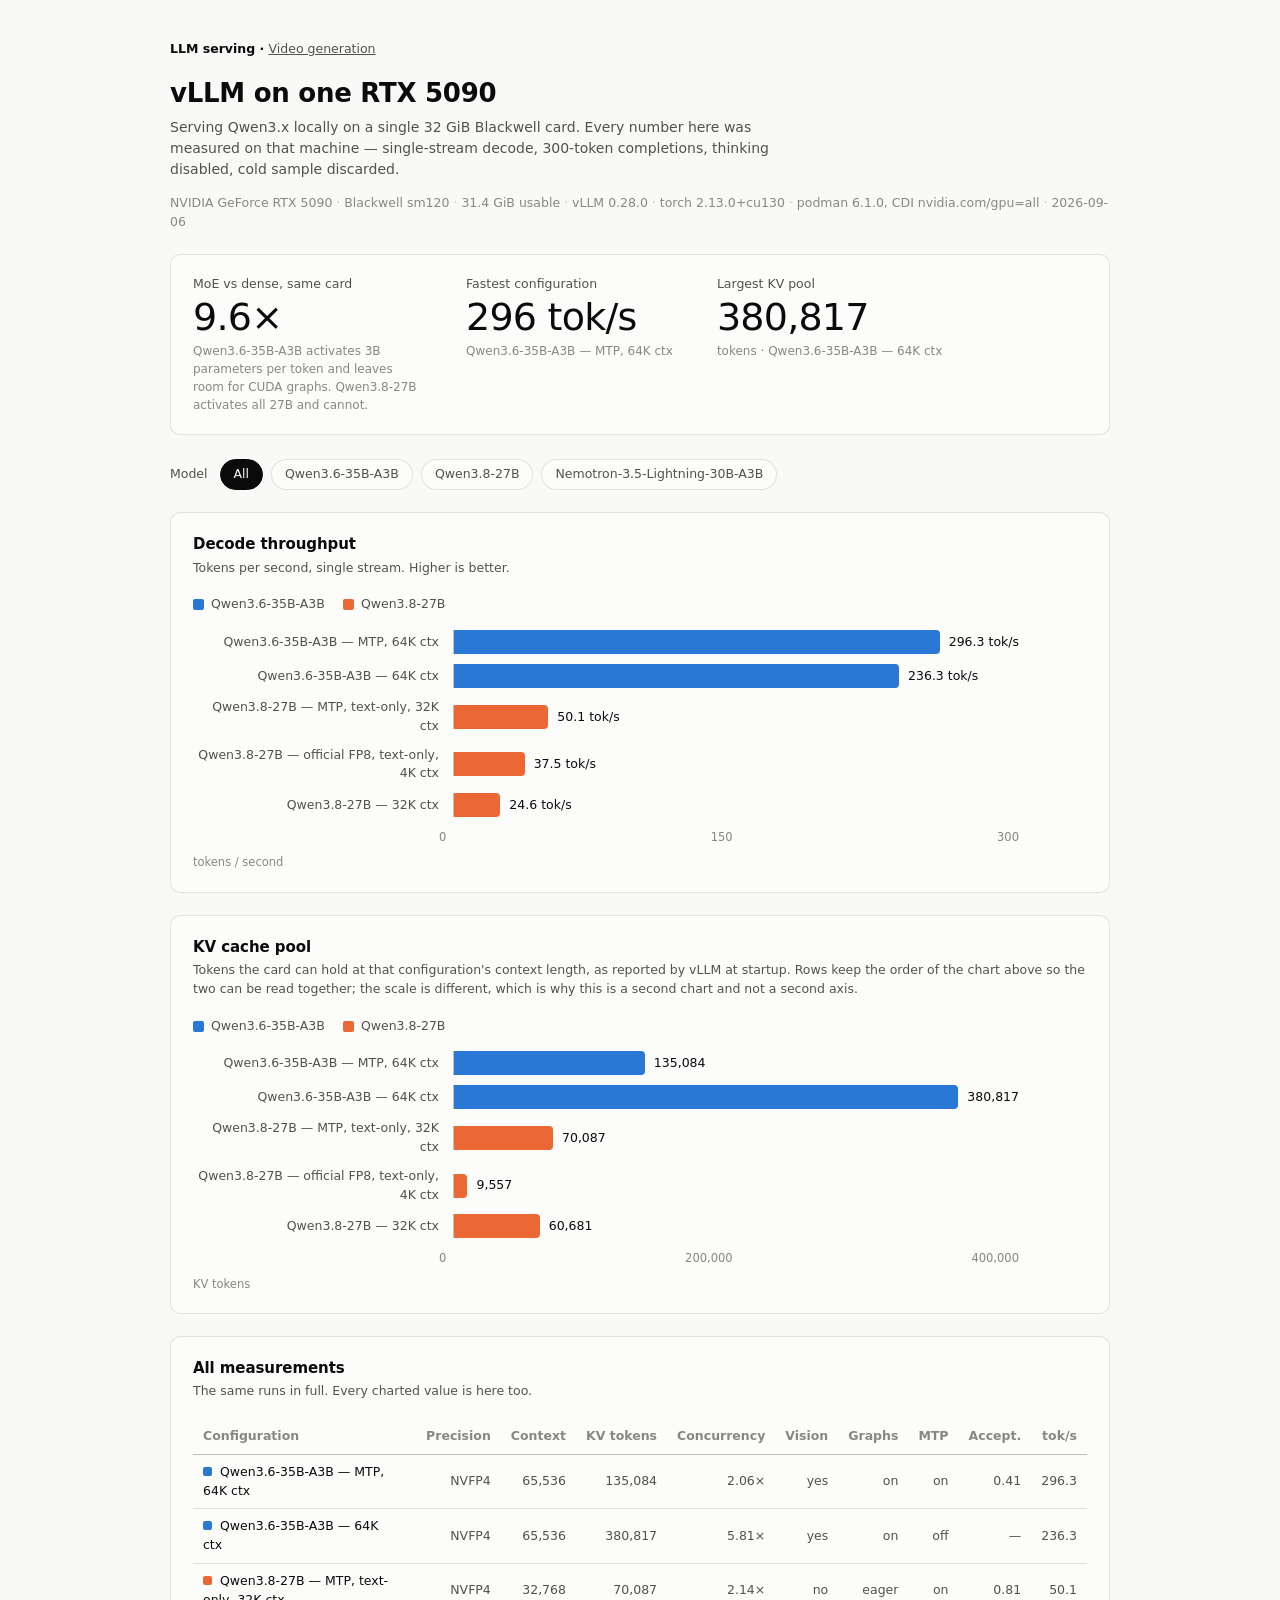
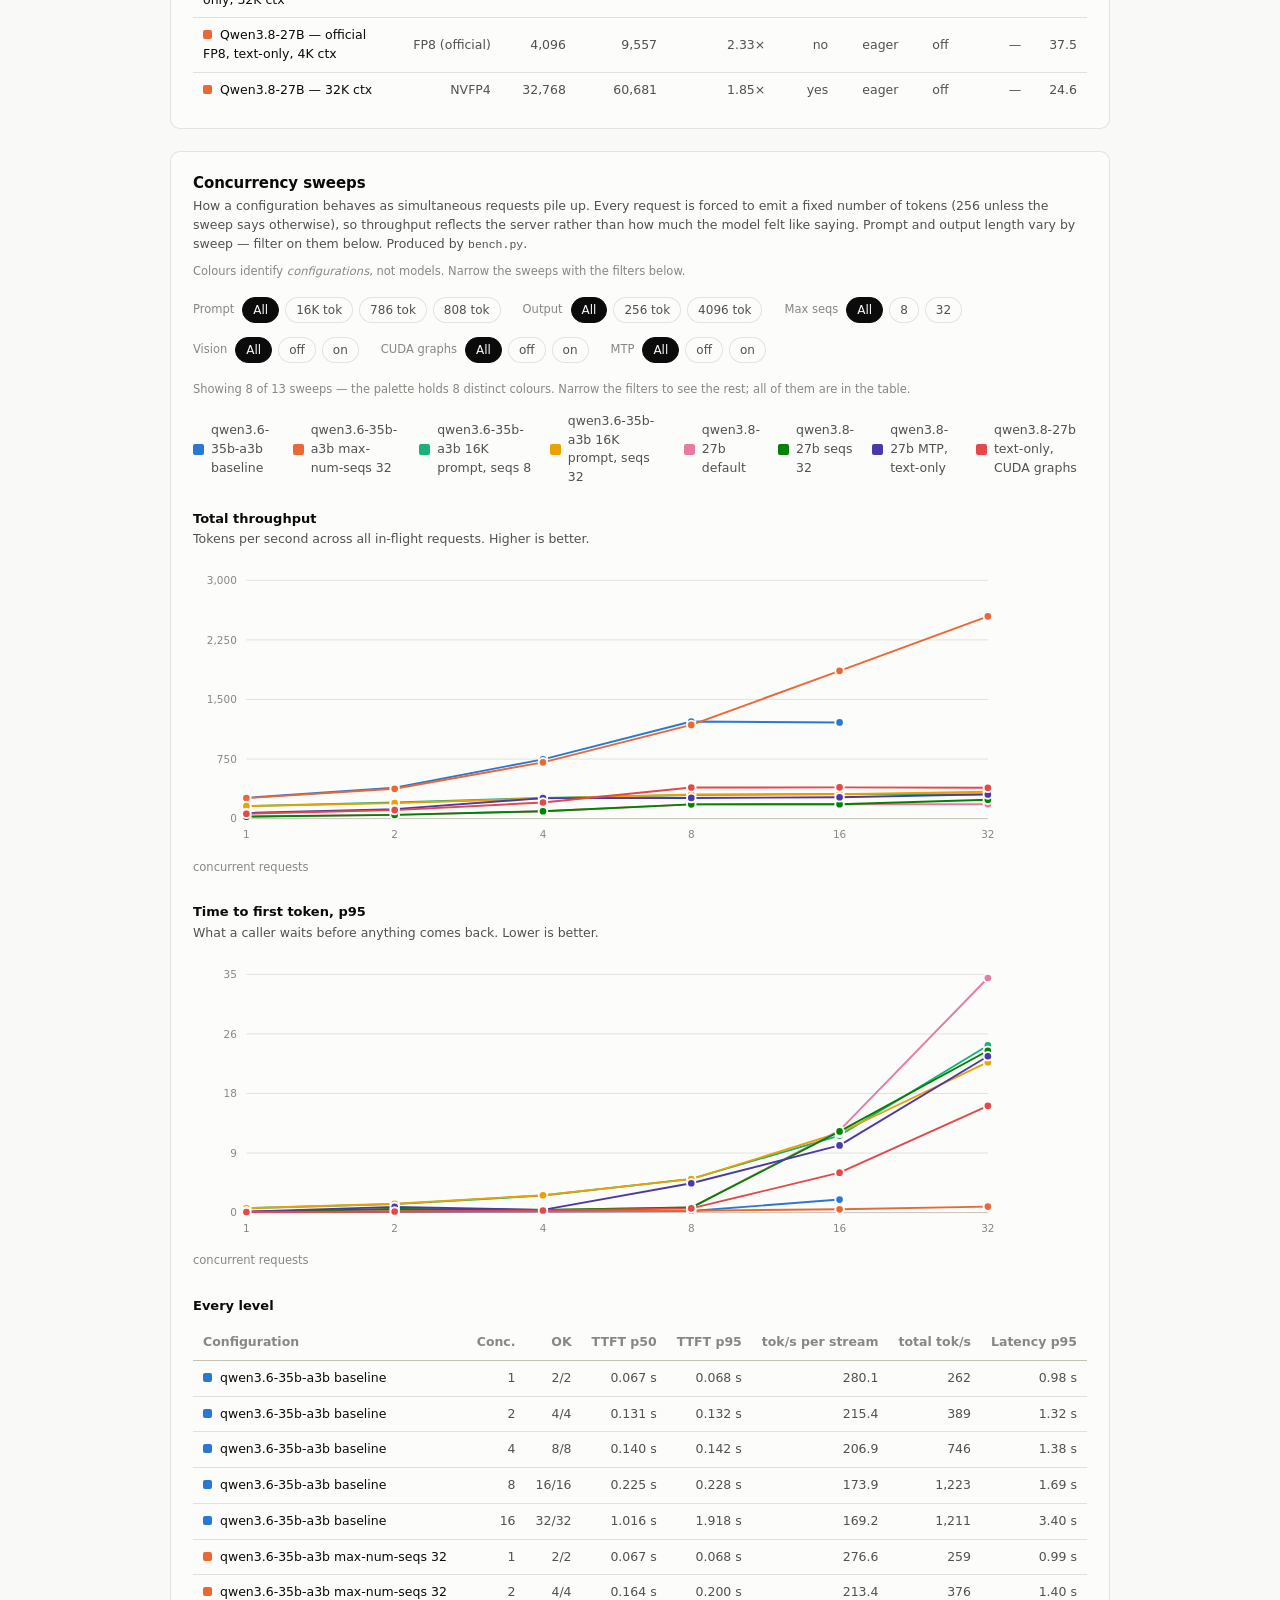
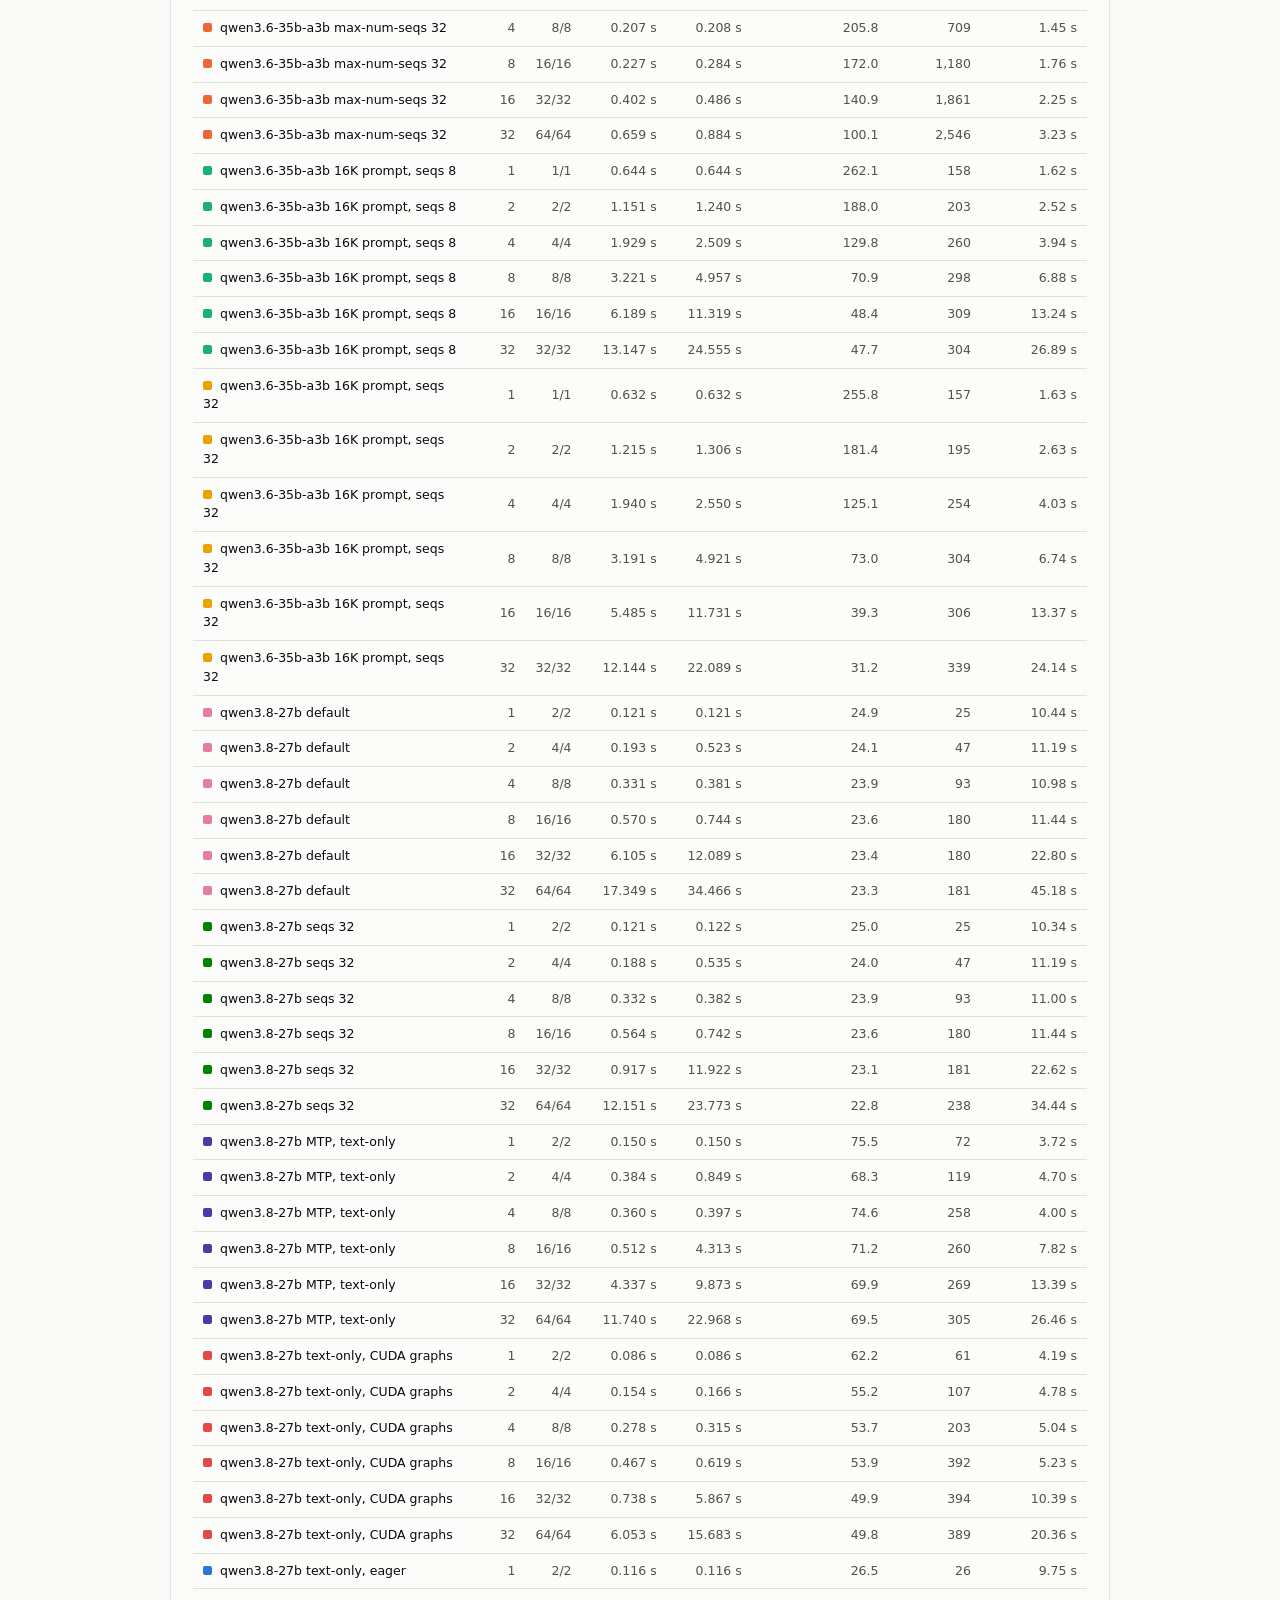
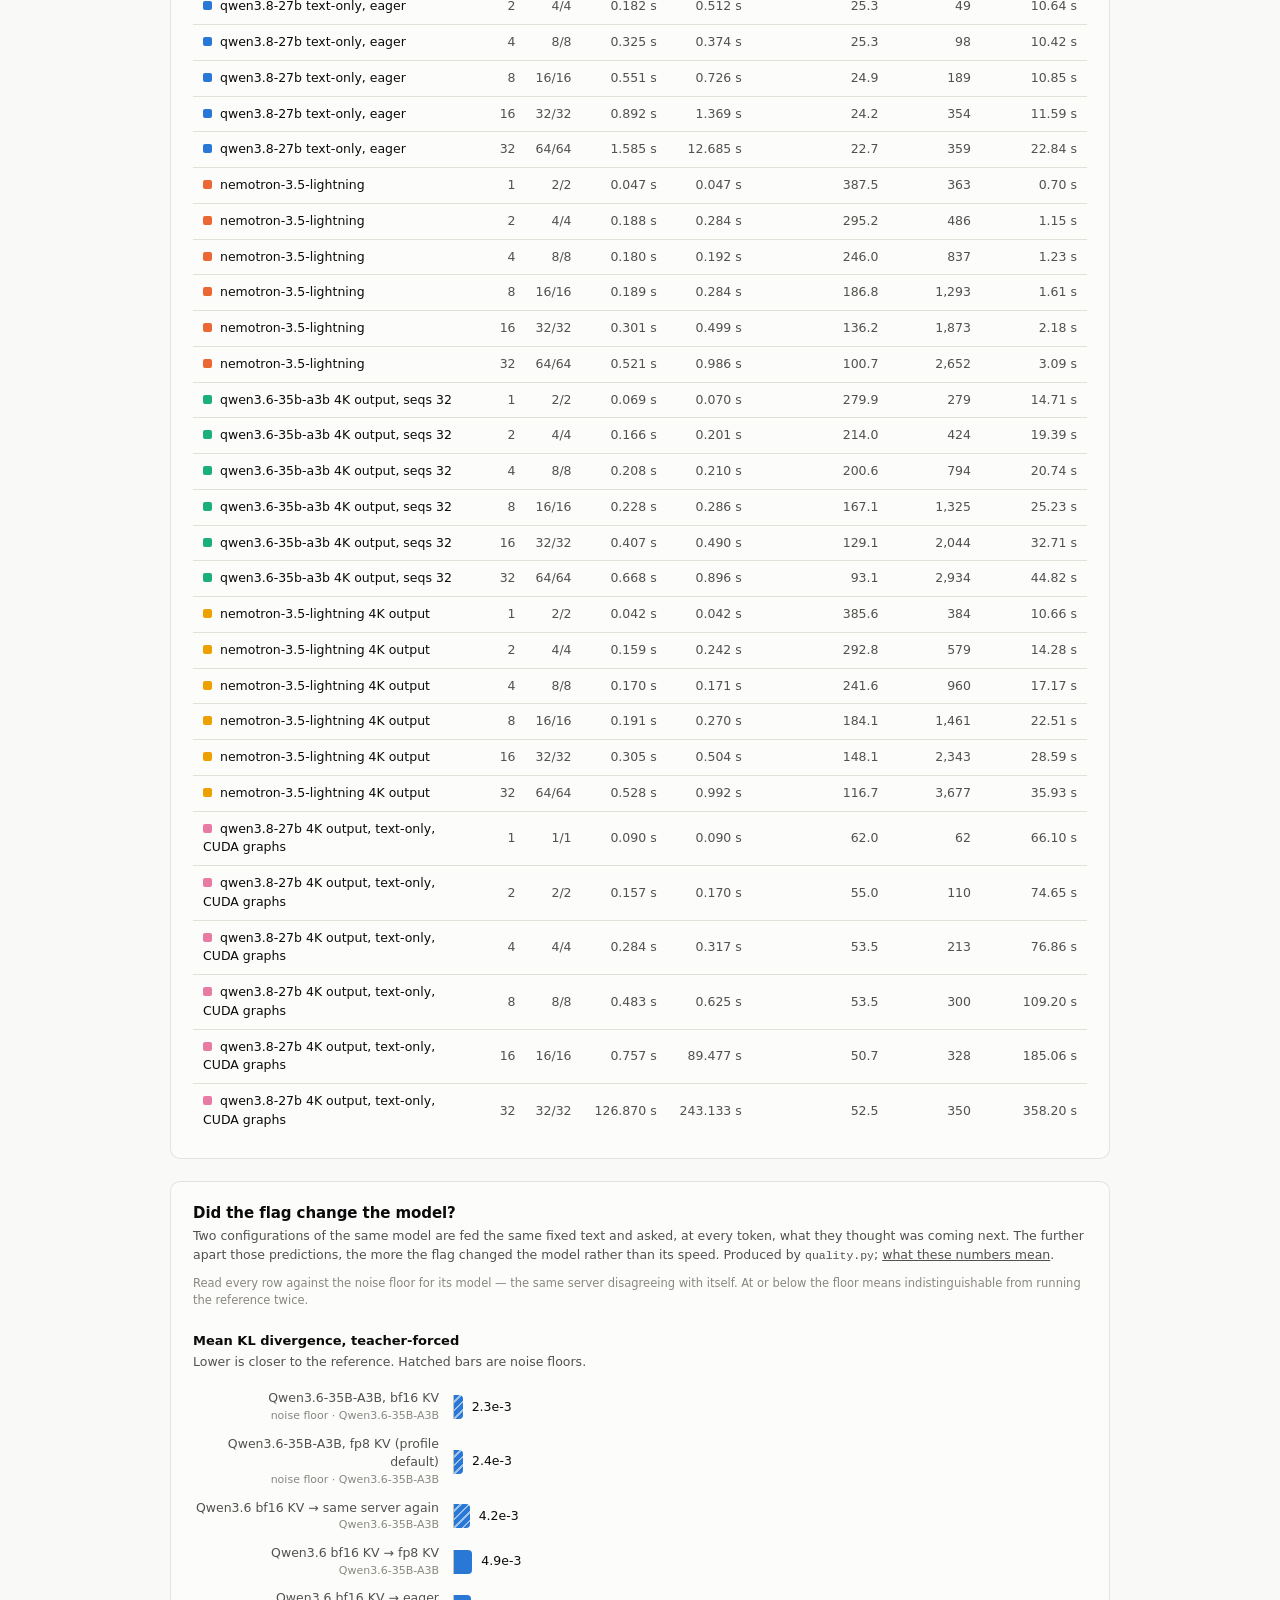
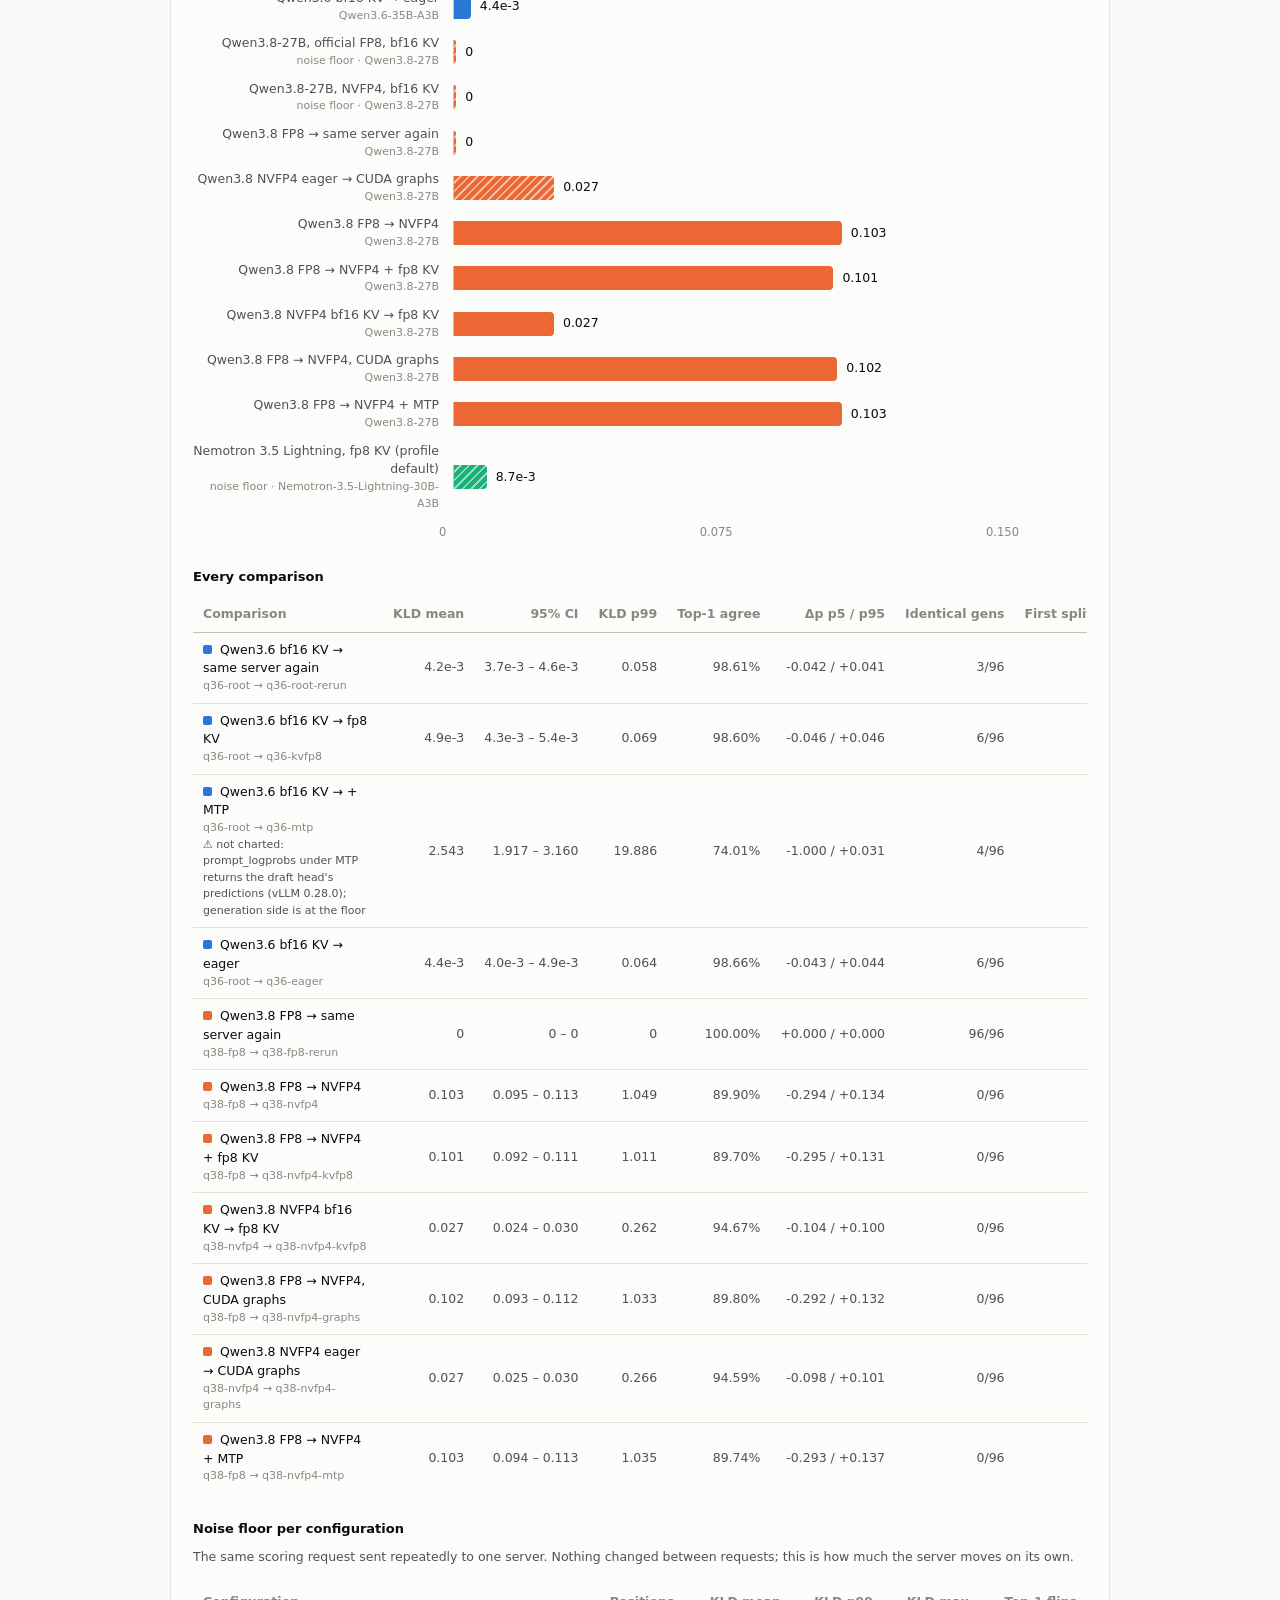
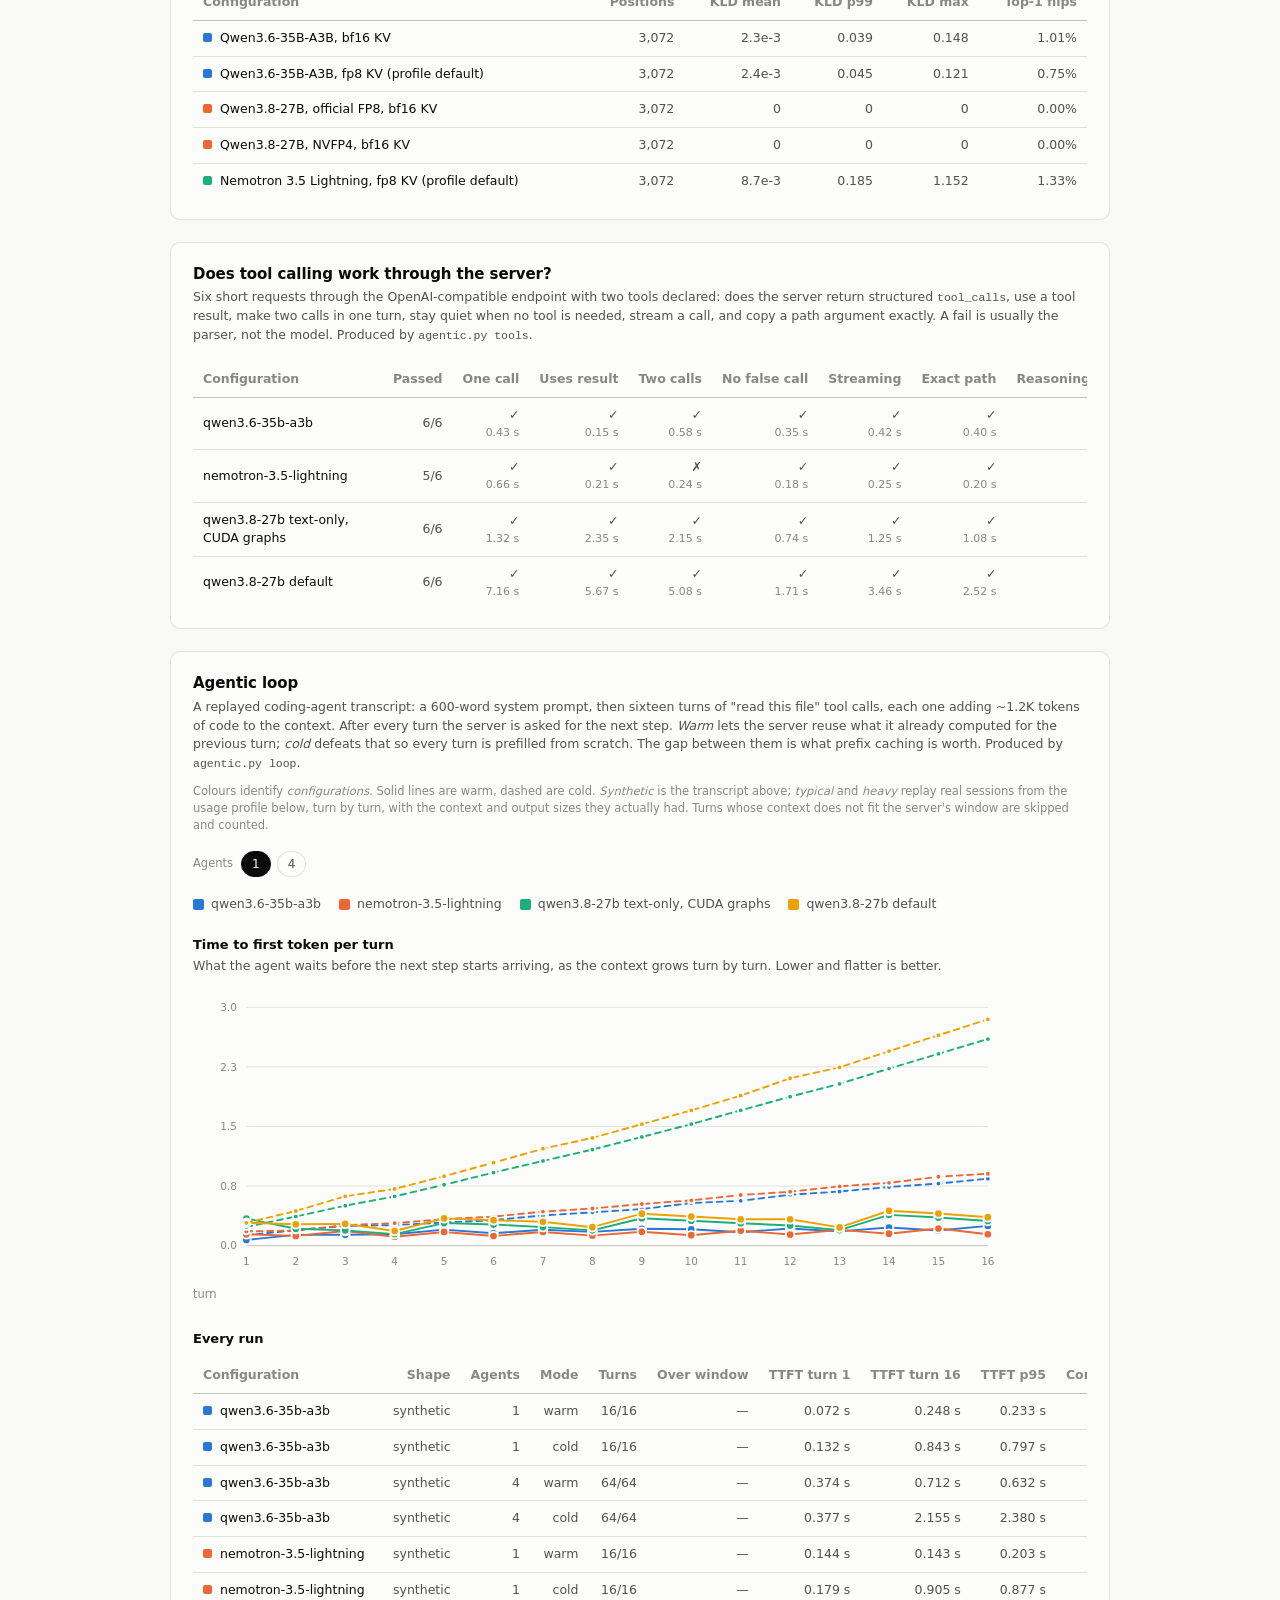
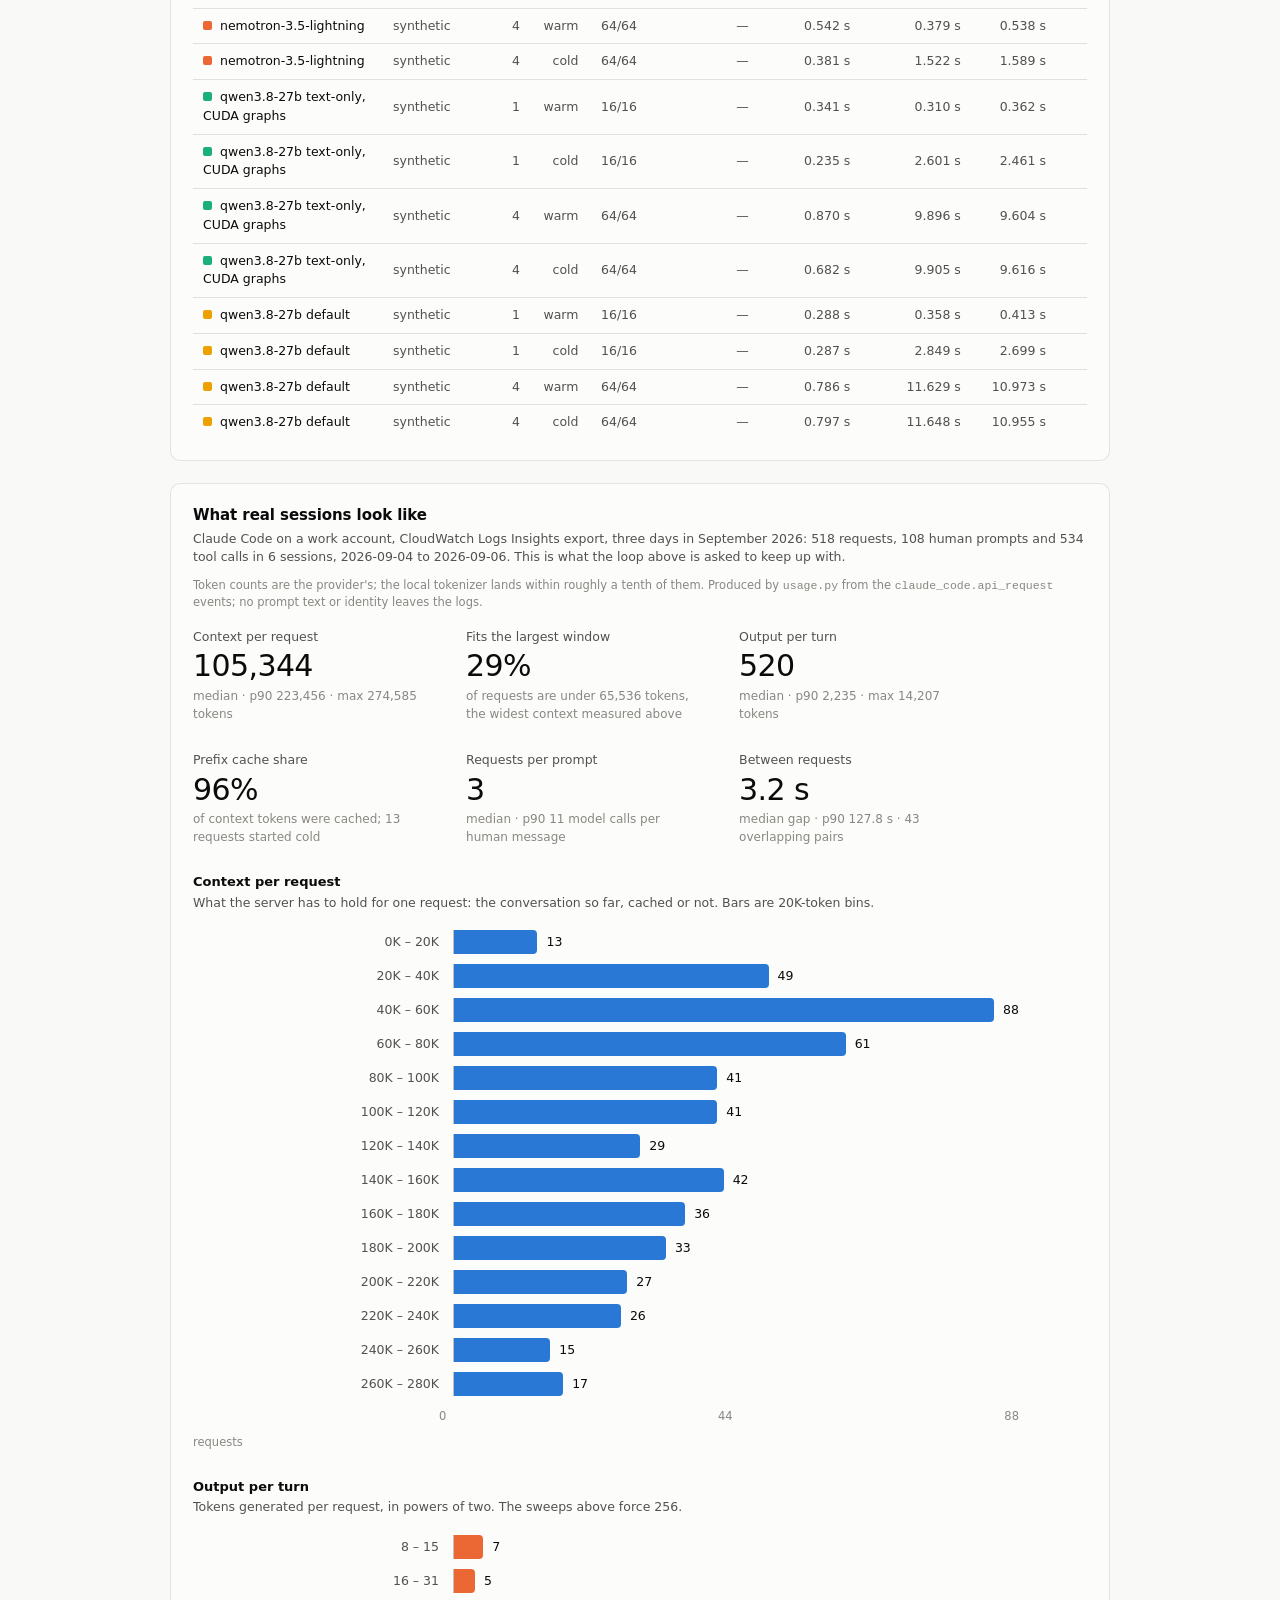
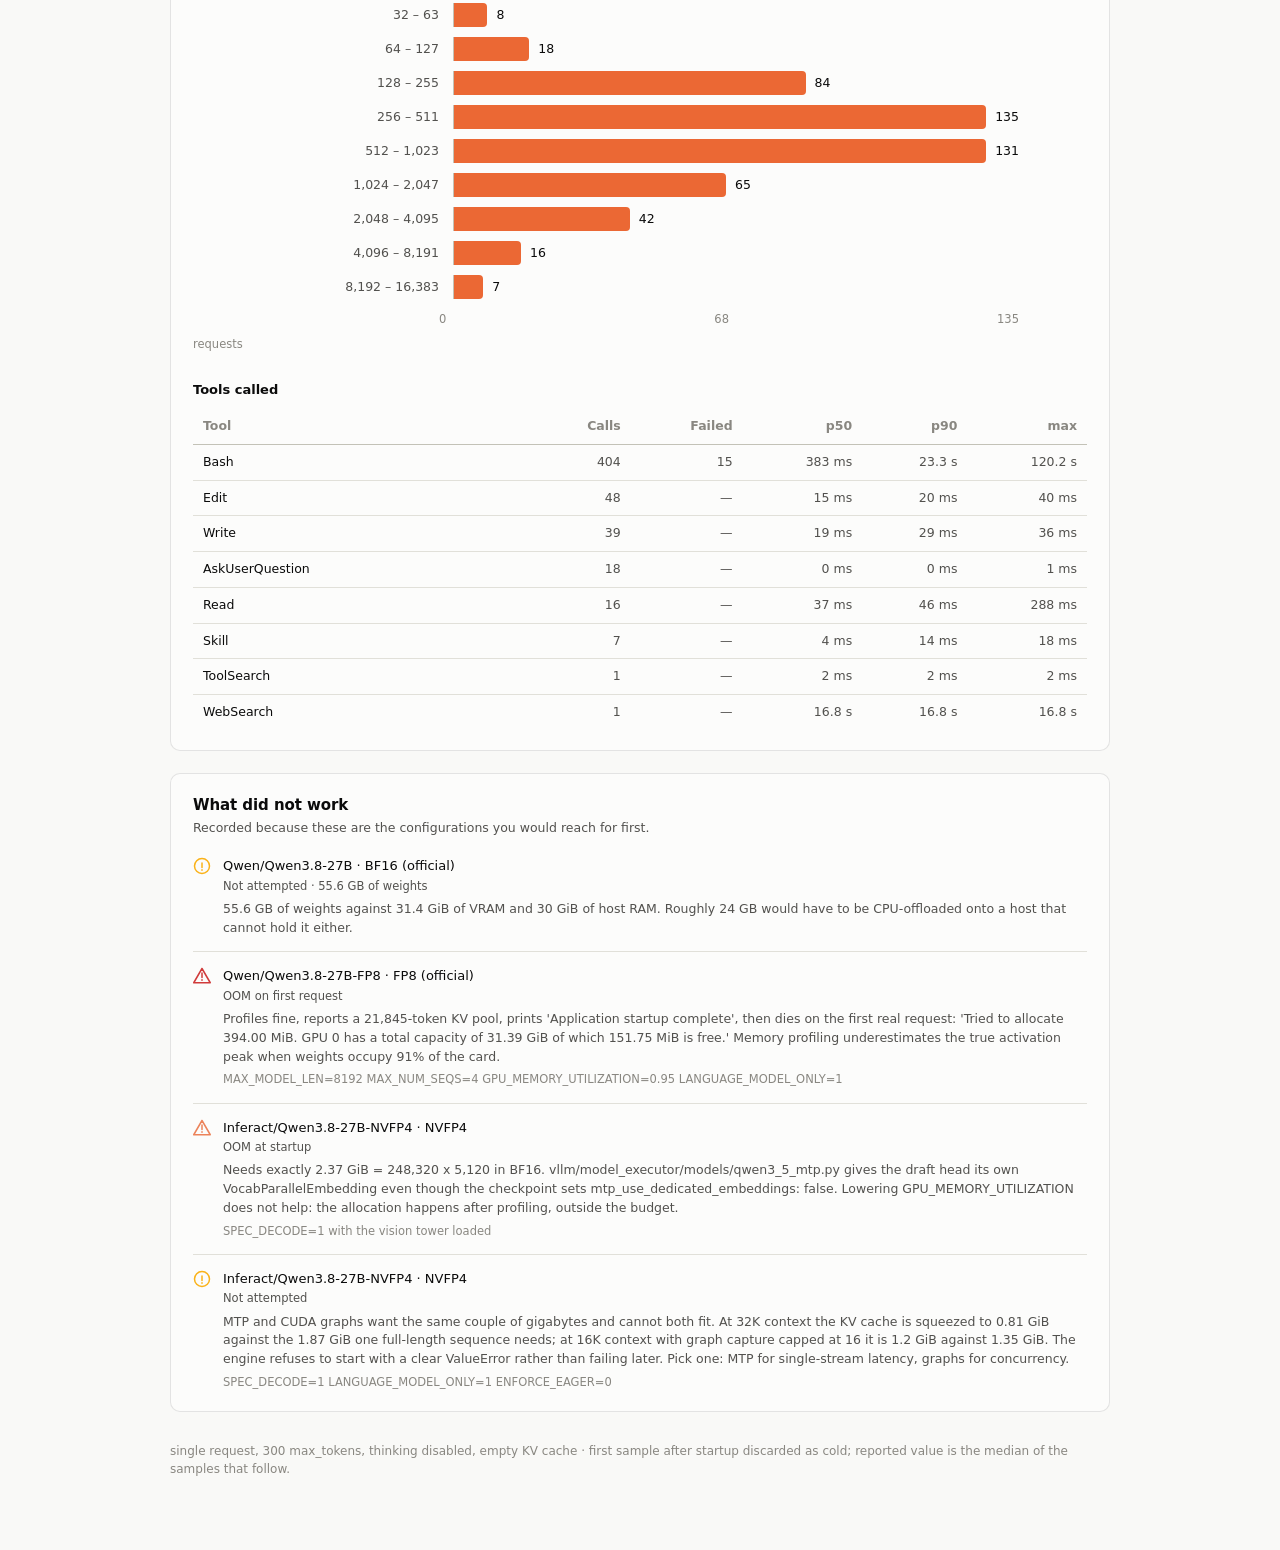
==== commit 83d3aa46: "Replay real Claude Code sessions in the loop benchmark The agentic loop replayed an invented transcr" ====
--- a/docs/index.html
+++ b/docs/index.html
@@ -212,8 +212,11 @@
         so every turn is prefilled from scratch. The gap between them is what prefix caching is
         worth. Produced by <code>agentic.py loop</code>.</p>
       <p class="note-inline">Colours identify <em>configurations</em>. Solid lines are warm,
-        dashed are cold.</p>
-      <div class="dimbar" id="loopbar" role="group" aria-label="Number of simultaneous agents"></div>
+        dashed are cold. <em>Synthetic</em> is the transcript above; <em>typical</em> and
+        <em>heavy</em> replay real sessions from the usage profile below, turn by turn, with the
+        context and output sizes they actually had. Turns whose context does not fit the
+        server's window are skipped and counted.</p>
+      <div class="dimbar" id="loopbar" role="group" aria-label="Loop filters"></div>
       <ul class="legend" id="legendLoop"></ul>
 
       <h3 style="font-size:13px;margin:22px 0 2px">Time to first token per turn</h3>
@@ -228,9 +231,11 @@
           <thead>
             <tr>
               <th scope="col">Configuration</th>
+              <th scope="col">Shape</th>
               <th scope="col">Agents</th>
               <th scope="col">Mode</th>
               <th scope="col">Turns</th>
+              <th scope="col">Over window</th>
               <th scope="col">TTFT turn 1</th>
               <th scope="col">TTFT turn 16</th>
               <th scope="col">TTFT p95</th>
@@ -240,6 +245,45 @@
             </tr>
           </thead>
           <tbody id="loopBody"></tbody>
+        </table>
+      </div>
+    </div>
+
+    <div class="card" id="usageSection" hidden>
+      <h2>What real sessions look like</h2>
+      <p class="sub" id="usageSub"></p>
+      <p class="note-inline">Token counts are the provider's; the local tokenizer lands within
+        roughly a tenth of them. Produced by <code>usage.py</code> from the
+        <code>claude_code.api_request</code> events; no prompt text or identity leaves the logs.</p>
+      <div class="hero" id="usageHero"></div>
+
+      <h3 style="font-size:13px;margin:26px 0 2px">Context per request</h3>
+      <p class="sub">What the server has to hold for one request: the conversation so far,
+        cached or not. Bars are 20K-token bins.</p>
+      <div class="chart" id="chartUsageCtx"></div>
+      <div class="axis"><div class="inner" id="axisUsageCtx"></div></div>
+      <div class="axis-title">requests</div>
+
+      <h3 style="font-size:13px;margin:26px 0 2px">Output per turn</h3>
+      <p class="sub">Tokens generated per request, in powers of two. The sweeps above force 256.</p>
+      <div class="chart" id="chartUsageOut"></div>
+      <div class="axis"><div class="inner" id="axisUsageOut"></div></div>
+      <div class="axis-title">requests</div>
+
+      <h3 style="font-size:13px;margin:26px 0 10px">Tools called</h3>
+      <div class="scroll">
+        <table>
+          <thead>
+            <tr>
+              <th scope="col">Tool</th>
+              <th scope="col">Calls</th>
+              <th scope="col">Failed</th>
+              <th scope="col">p50</th>
+              <th scope="col">p90</th>
+              <th scope="col">max</th>
+            </tr>
+          </thead>
+          <tbody id="usageTools"></tbody>
         </table>
       </div>
     </div>
@@ -782,29 +826,37 @@
   // --- agentic loop -------------------------------------------------------
   // Colour follows the configuration, line style follows the mode, and the
   // agent-count chips pick which level is charted. The table shows all of them.
-  const loops = (data.loops || []).map((l, i) => ({ ...l, color: SWEEP_COLORS[i % SWEEP_COLORS.length] }));
+  // Colour follows the configuration *within a shape*: synthetic and replayed
+  // sessions are never charted together, so each shape gets the slots afresh.
+  const loopShape = (l) => (l.dimensions && l.dimensions.shape) || 'synthetic';
+  const SHAPE_ORDER = ['synthetic', 'typical', 'heavy'];
+  const loopShapes = [...new Set((data.loops || []).map(loopShape))]
+    .sort((a, b) => SHAPE_ORDER.indexOf(a) - SHAPE_ORDER.indexOf(b));
+  const loops = [];
+  for (const shape of loopShapes) {
+    (data.loops || []).filter(l => loopShape(l) === shape)
+      .forEach((l, i) => loops.push({ ...l, shape, color: SWEEP_COLORS[i % SWEEP_COLORS.length] }));
+  }
   const loopAgentLevels = [...new Set(loops.flatMap(l => l.levels.map(v => v.agents)))].sort((a, b) => a - b);
   let loopAgents = loopAgentLevels[0];
-
-  function buildLoopBar() {
-    const bar = $('loopbar');
-    bar.innerHTML = '';
-    if (loopAgentLevels.length < 2) return;
+  let loopShapeSel = loopShapes[0];
+
+  function loopChips(bar, label, values, current, onPick) {
     const g = document.createElement('div');
     g.className = 'dimgroup';
     const lab = document.createElement('span');
     lab.className = 'glab';
-    lab.textContent = 'Agents';
+    lab.textContent = label;
     g.appendChild(lab);
-    for (const a of loopAgentLevels) {
+    for (const v of values) {
       const b = document.createElement('button');
       b.className = 'chip';
       b.type = 'button';
-      b.textContent = String(a);
-      b.setAttribute('aria-pressed', String(a === loopAgents));
+      b.textContent = String(v);
+      b.setAttribute('aria-pressed', String(v === current));
       b.addEventListener('click', () => {
-        loopAgents = a;
-        for (const o of bar.querySelectorAll('.chip')) o.setAttribute('aria-pressed', String(o === b));
+        onPick(v);
+        for (const o of g.querySelectorAll('.chip')) o.setAttribute('aria-pressed', String(o === b));
         hideTip();
         renderLoops(currentModelFilter);
       });
@@ -813,11 +865,23 @@
     bar.appendChild(g);
   }
 
+  function buildLoopBar() {
+    const bar = $('loopbar');
+    bar.innerHTML = '';
+    if (loopShapes.length > 1) loopChips(bar, 'Shape', loopShapes, loopShapeSel, v => { loopShapeSel = v; });
+    if (loopAgentLevels.length > 1) loopChips(bar, 'Agents', loopAgentLevels, loopAgents, v => { loopAgents = v; });
+  }
+
   function renderLoops(filter) {
     const section = $('loopSection');
-    const list = loops.filter(l => filter === 'all' || l.model === filter);
-    section.hidden = !list.length;
-    if (!list.length) return;
+    const list = loops.filter(l => (filter === 'all' || l.model === filter) && l.shape === loopShapeSel);
+    section.hidden = !loops.length;
+    if (!list.length) {
+      Charts.legend($('legendLoop'), []);
+      $('chartLoop').innerHTML = '';
+      $('loopBody').innerHTML = '';
+      return;
+    }
 
     Charts.legend($('legendLoop'), list);
 
@@ -849,9 +913,11 @@
         first.append(dot, document.createTextNode(l.label));
         tr.appendChild(first);
         const cells = [
+          l.shape,
           v.agents,
           v.mode,
           v.turns_ok + '/' + v.turns_requested,
+          v.turns_over_window != null ? v.turns_over_window : '—',
           v.ttft_first_turn_s != null ? v.ttft_first_turn_s.toFixed(3) + ' s' : '—',
           v.ttft_last_turn_s != null ? v.ttft_last_turn_s.toFixed(3) + ' s' : '—',
           v.ttft_p95_s != null ? v.ttft_p95_s.toFixed(3) + ' s' : '—',
@@ -866,6 +932,104 @@
         }
         tb.appendChild(tr);
       }
+    }
+  }
+
+  // --- usage profile ------------------------------------------------------
+  // docs/usage.json is optional: real-session shape from Claude Code telemetry,
+  // the source of the replayed loop shapes above. Nothing here is per model.
+  function histRows(host, axisHost, bins, label, color) {
+    host.innerHTML = '';
+    axisHost.innerHTML = '';
+    const max = Math.max(...bins.map(b => b.n));
+    for (const b of bins) {
+      const row = document.createElement('div');
+      row.className = 'row';
+      const name = document.createElement('div');
+      name.className = 'name';
+      name.textContent = label(b);
+      const track = document.createElement('div');
+      track.className = 'track';
+      const bar = document.createElement('div');
+      bar.className = 'bar';
+      bar.style.width = Math.max(0.4, (b.n / max) * 100) + '%';
+      bar.style.background = color;
+      const val = document.createElement('span');
+      val.className = 'val';
+      val.textContent = fmt(b.n);
+      track.append(bar, val);
+      track.setAttribute('aria-label', label(b) + ': ' + b.n);
+      row.append(name, track);
+      host.appendChild(row);
+    }
+    for (const t of [0, max / 2, max]) {
+      const s = document.createElement('span');
+      s.textContent = fmt(Math.round(t));
+      axisHost.appendChild(s);
+    }
+    const cols = getComputedStyle(host.querySelector('.row')).gridTemplateColumns.split(' ');
+    axisHost.parentElement.style.marginLeft = cols.length > 1 ? cols[0] : '0px';
+  }
+
+  async function renderUsage() {
+    let u;
+    try {
+      const res = await fetch('usage.json', { cache: 'no-cache' });
+      if (!res.ok) return;
+      u = await res.json();
+    } catch (e) { return; }
+    const section = $('usageSection');
+    section.hidden = false;
+    const s = u.source, rq = u.requests, p = u.prompts;
+    $('usageSub').textContent = `${s.description}: ${fmt(s.requests)} requests, ${fmt(s.prompts)} human prompts ` +
+      `and ${fmt(s.tool_calls)} tool calls in ${s.sessions} sessions, ${s.from} to ${s.to}. ` +
+      'This is what the loop above is asked to keep up with.';
+    const windowMax = Math.max(0, ...(data.runs || []).map(r => r.max_model_len || 0),
+                                  ...(data.loops || []).map(l => l.max_model_len || 0));
+    const within = rq.context_hist_20k.filter(b => b.to <= windowMax).reduce((a, b) => a + b.n, 0);
+    const stats = [
+      ['Context per request', fmt(rq.context.p50), `median · p90 ${fmt(rq.context.p90)} · max ${fmt(rq.context.max)} tokens`],
+      ['Fits the largest window', Math.round(within / s.requests * 100) + '%',
+       `of requests are under ${fmt(windowMax)} tokens, the widest context measured above`],
+      ['Output per turn', fmt(rq.output.p50), `median · p90 ${fmt(rq.output.p90)} · max ${fmt(rq.output.max)} tokens`],
+      ['Prefix cache share', (rq.cache_share * 100).toFixed(0) + '%', `of context tokens were cached; ${rq.cold_requests} requests started cold`],
+      ['Requests per prompt', fmt(p.requests_per_prompt.p50), `median · p90 ${fmt(p.requests_per_prompt.p90)} model calls per human message`],
+      ['Between requests', u.cadence.gap_s.p50 + ' s', `median gap · p90 ${u.cadence.gap_s.p90} s · ${u.cadence.parallel_pairs} overlapping pairs`],
+    ];
+    const hero = $('usageHero');
+    hero.innerHTML = '';
+    for (const [label, value, note] of stats) {
+      const st = document.createElement('div');
+      st.className = 'stat';
+      const l = document.createElement('div'); l.className = 'label'; l.textContent = label;
+      const v = document.createElement('div'); v.className = 'value'; v.textContent = value; v.style.fontSize = '30px';
+      const n = document.createElement('div'); n.className = 'note'; n.textContent = note;
+      st.append(l, v, n);
+      hero.appendChild(st);
+    }
+    histRows($('chartUsageCtx'), $('axisUsageCtx'), rq.context_hist_20k,
+      b => `${b.from / 1000}K – ${b.to / 1000}K`, 'var(--series-1)');
+    histRows($('chartUsageOut'), $('axisUsageOut'), rq.output_hist_log2,
+      b => `${fmt(b.from)} – ${fmt(b.to)}`, 'var(--series-2)');
+    const tb = $('usageTools');
+    tb.innerHTML = '';
+    const byTool = {};
+    for (const t of u.tools) {
+      const e = byTool[t.tool] || (byTool[t.tool] = { calls: 0, failed: 0, p50: null, p90: null, max: 0 });
+      e.calls += t.calls;
+      if (!t.success) e.failed += t.calls;
+      else { e.p50 = t.ms_p50; e.p90 = t.ms_p90; }
+      e.max = Math.max(e.max, t.ms_max || 0);
+    }
+    for (const [name, e] of Object.entries(byTool).sort((a, b) => b[1].calls - a[1].calls)) {
+      const tr = document.createElement('tr');
+      const ms = (v) => v == null ? '—' : v >= 1000 ? (v / 1000).toFixed(1) + ' s' : v + ' ms';
+      for (const c of [name, fmt(e.calls), e.failed || '—', ms(e.p50), ms(e.p90), ms(e.max)]) {
+        const td = document.createElement('td');
+        td.textContent = c;
+        tr.appendChild(td);
+      }
+      tb.appendChild(tr);
     }
   }
 
@@ -922,6 +1086,7 @@
   buildDimBar();
   buildLoopBar();
   render('all');
+  renderUsage();
 
   // The line charts are sized in real pixels, so they need redrawing when the
   // viewport changes. Debounced; the bar charts are CSS-driven and need nothing.
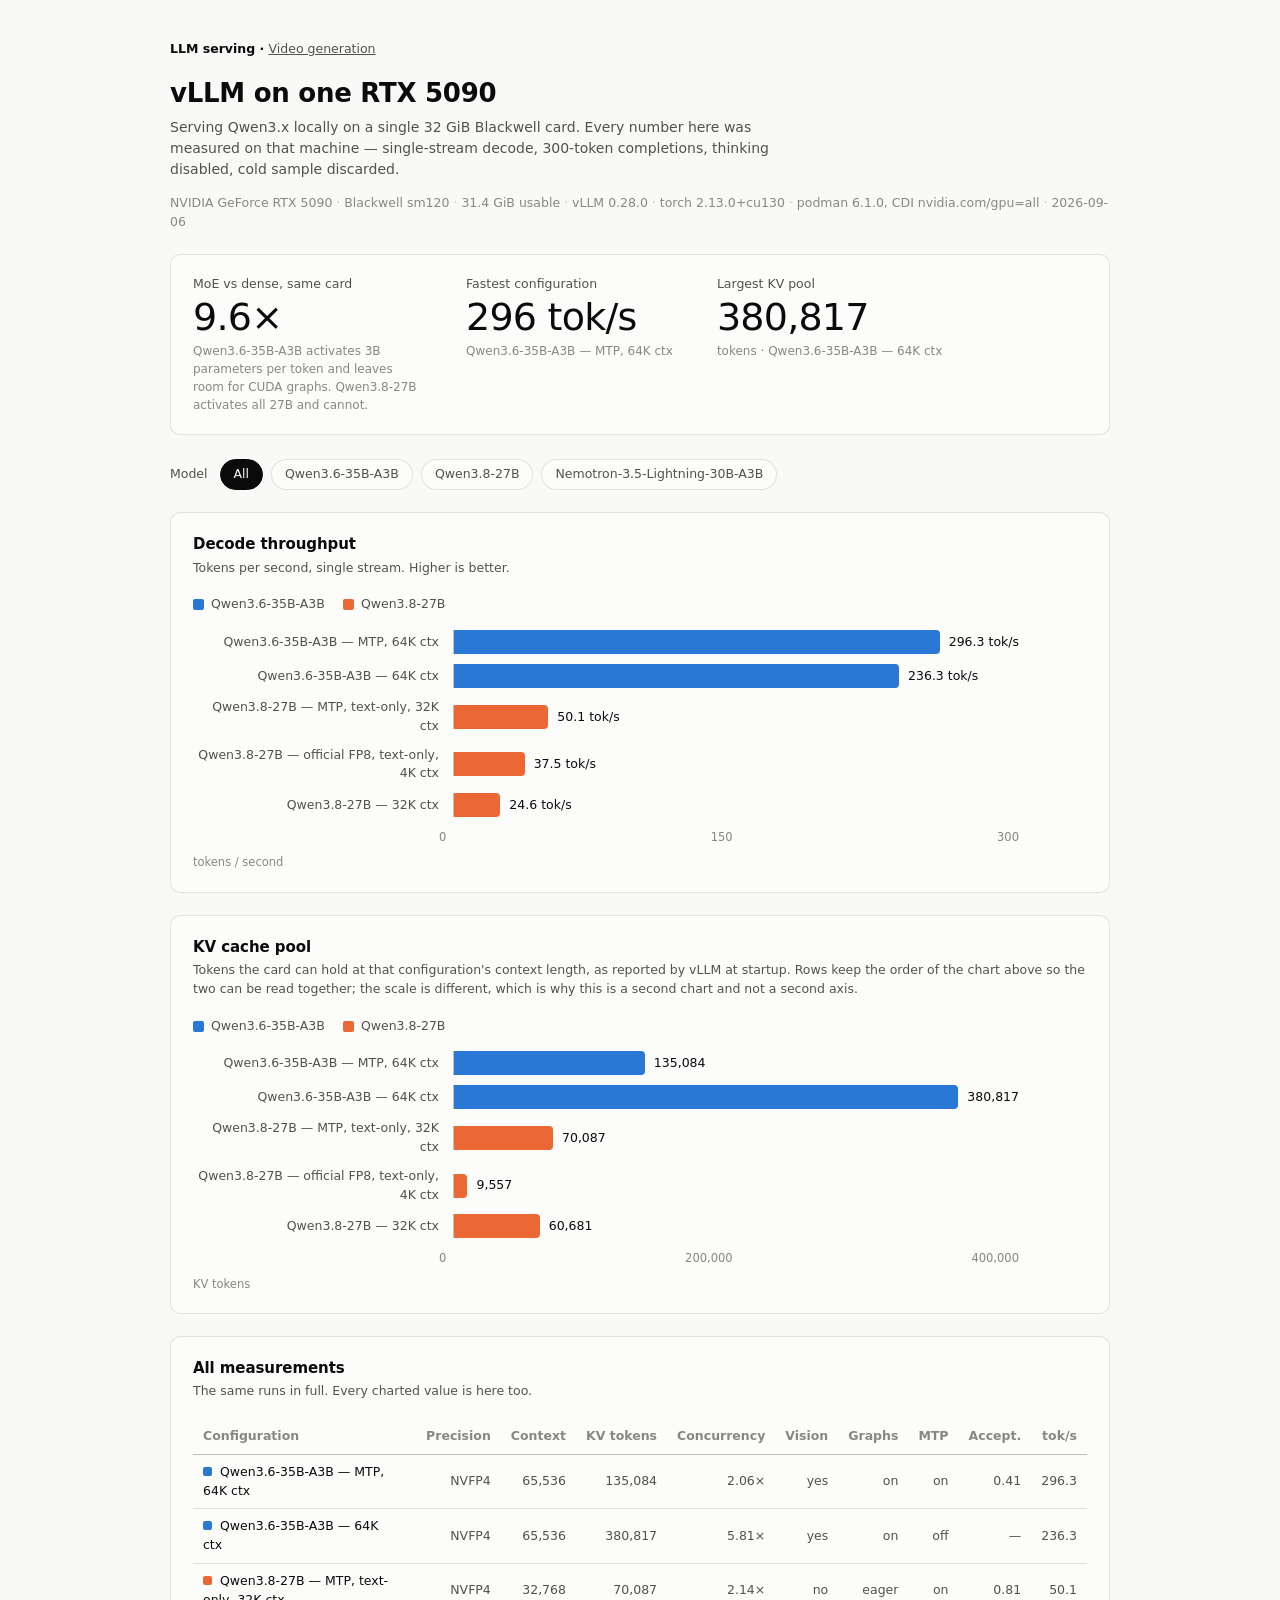
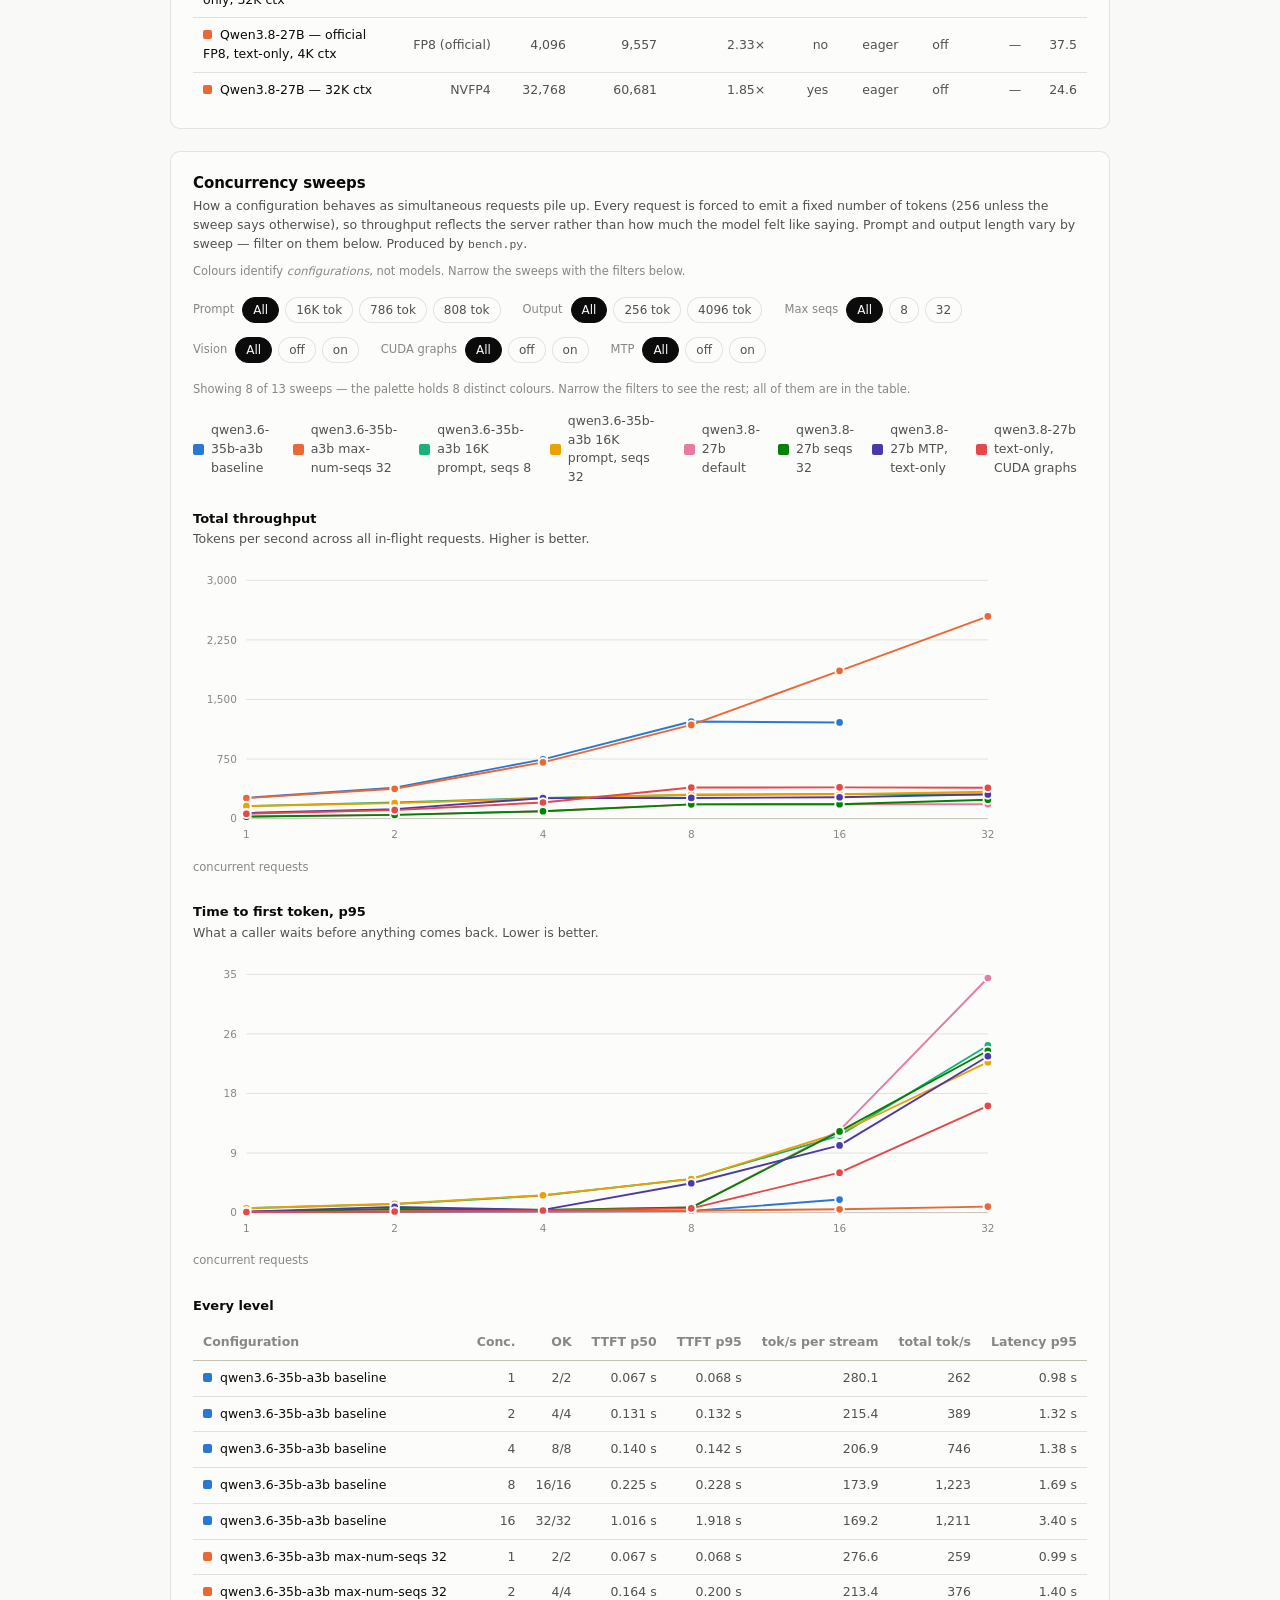
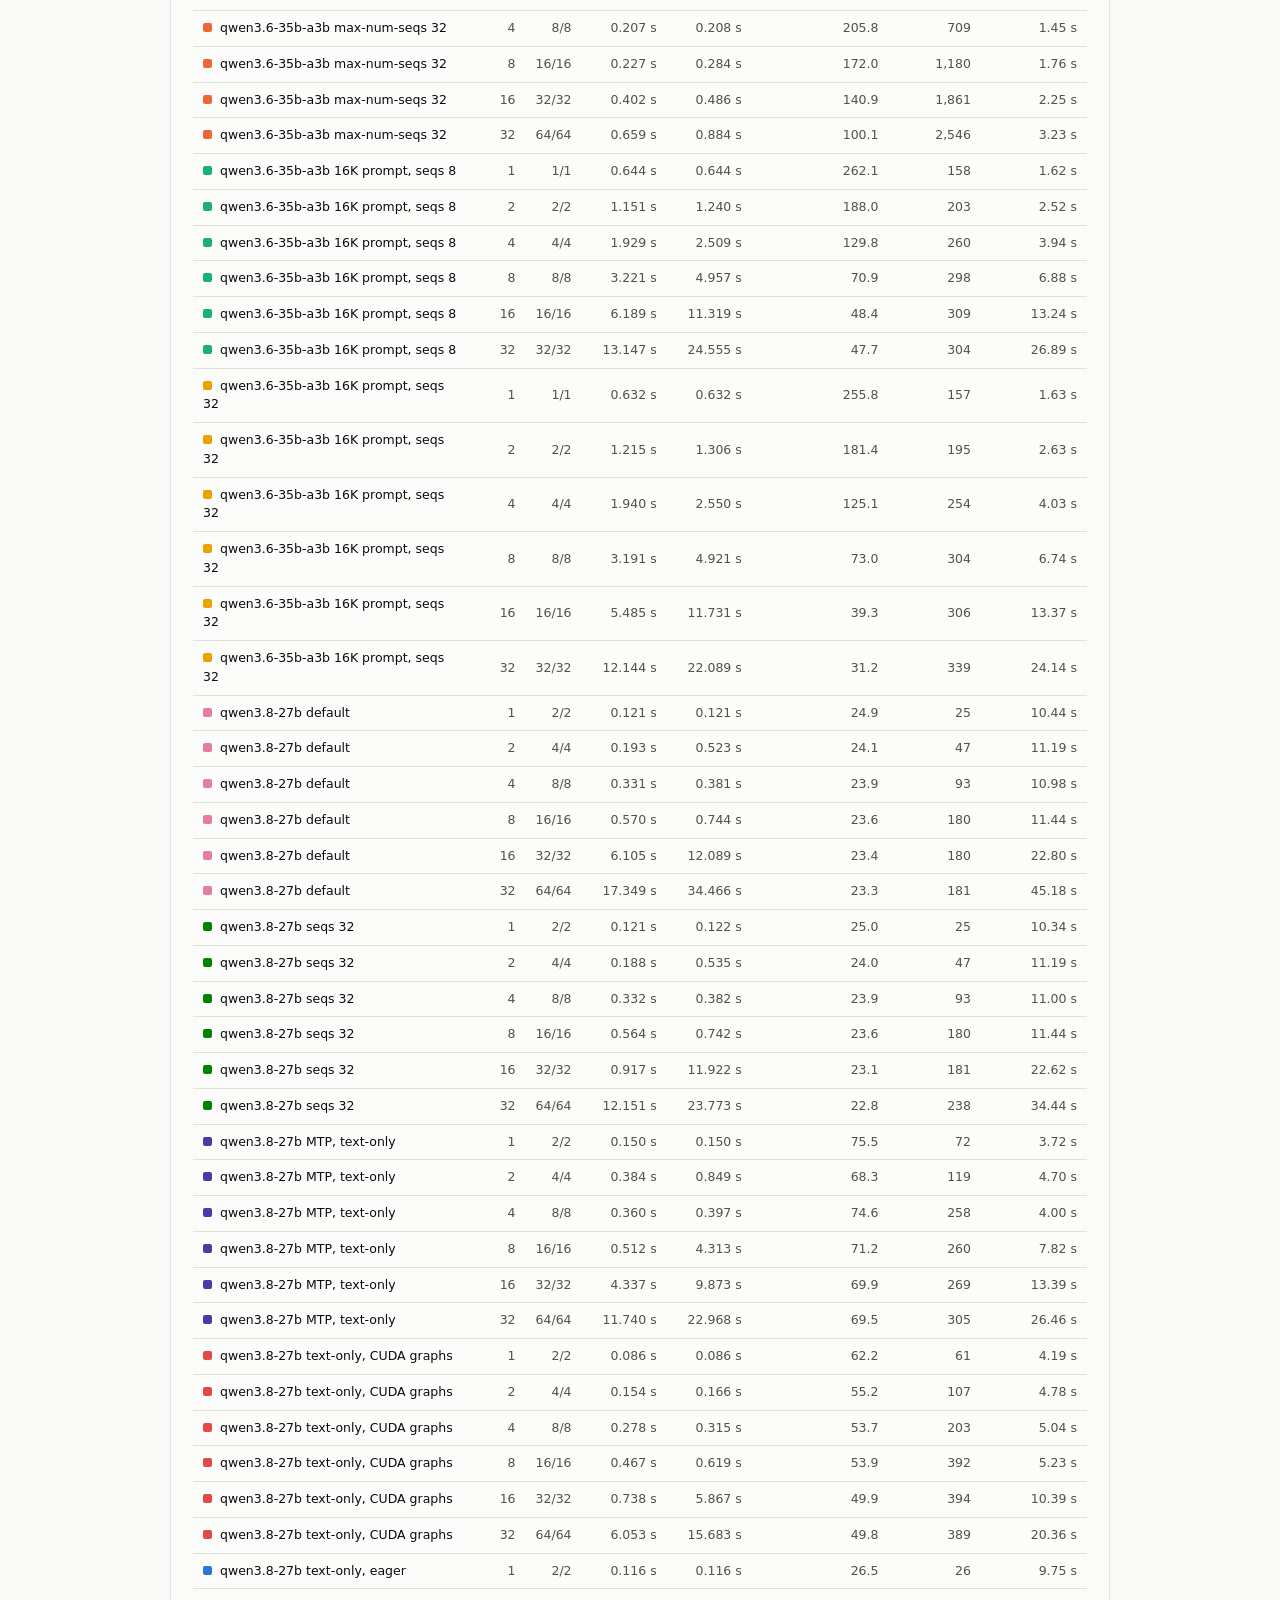
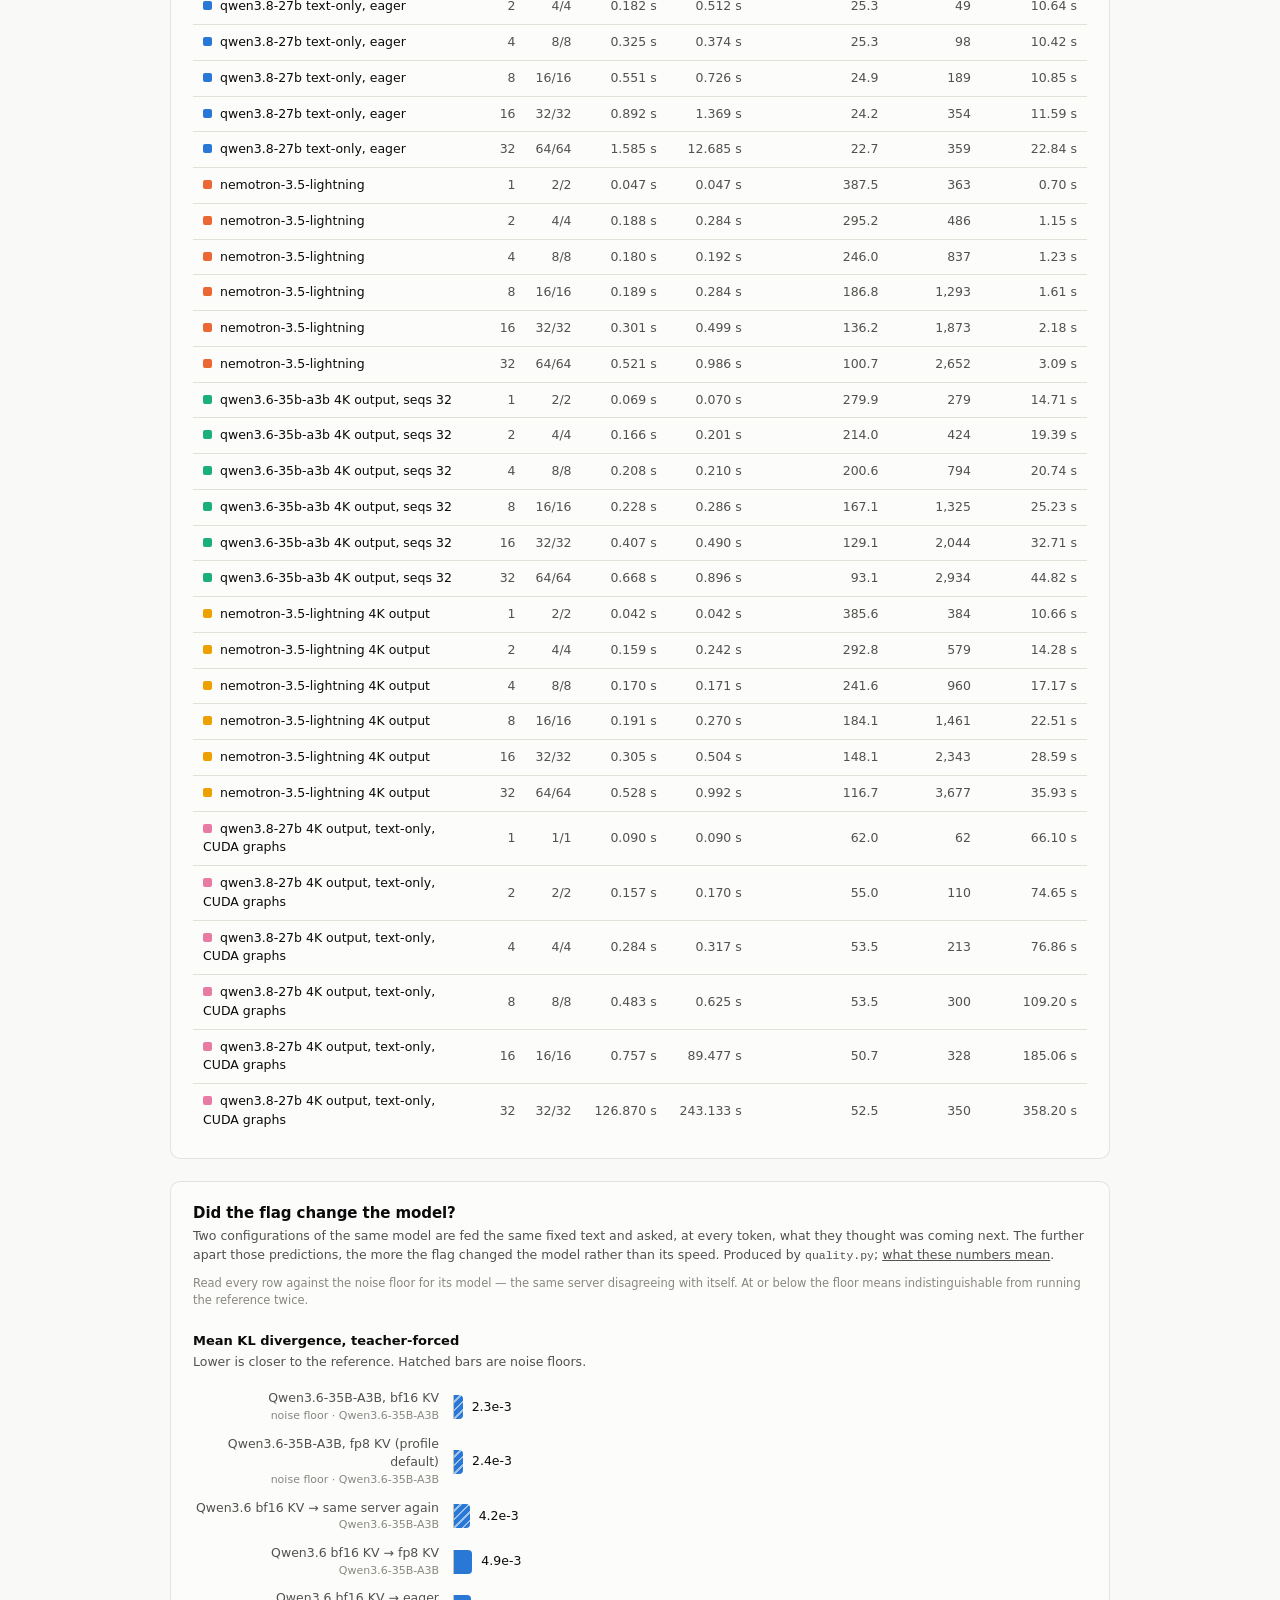
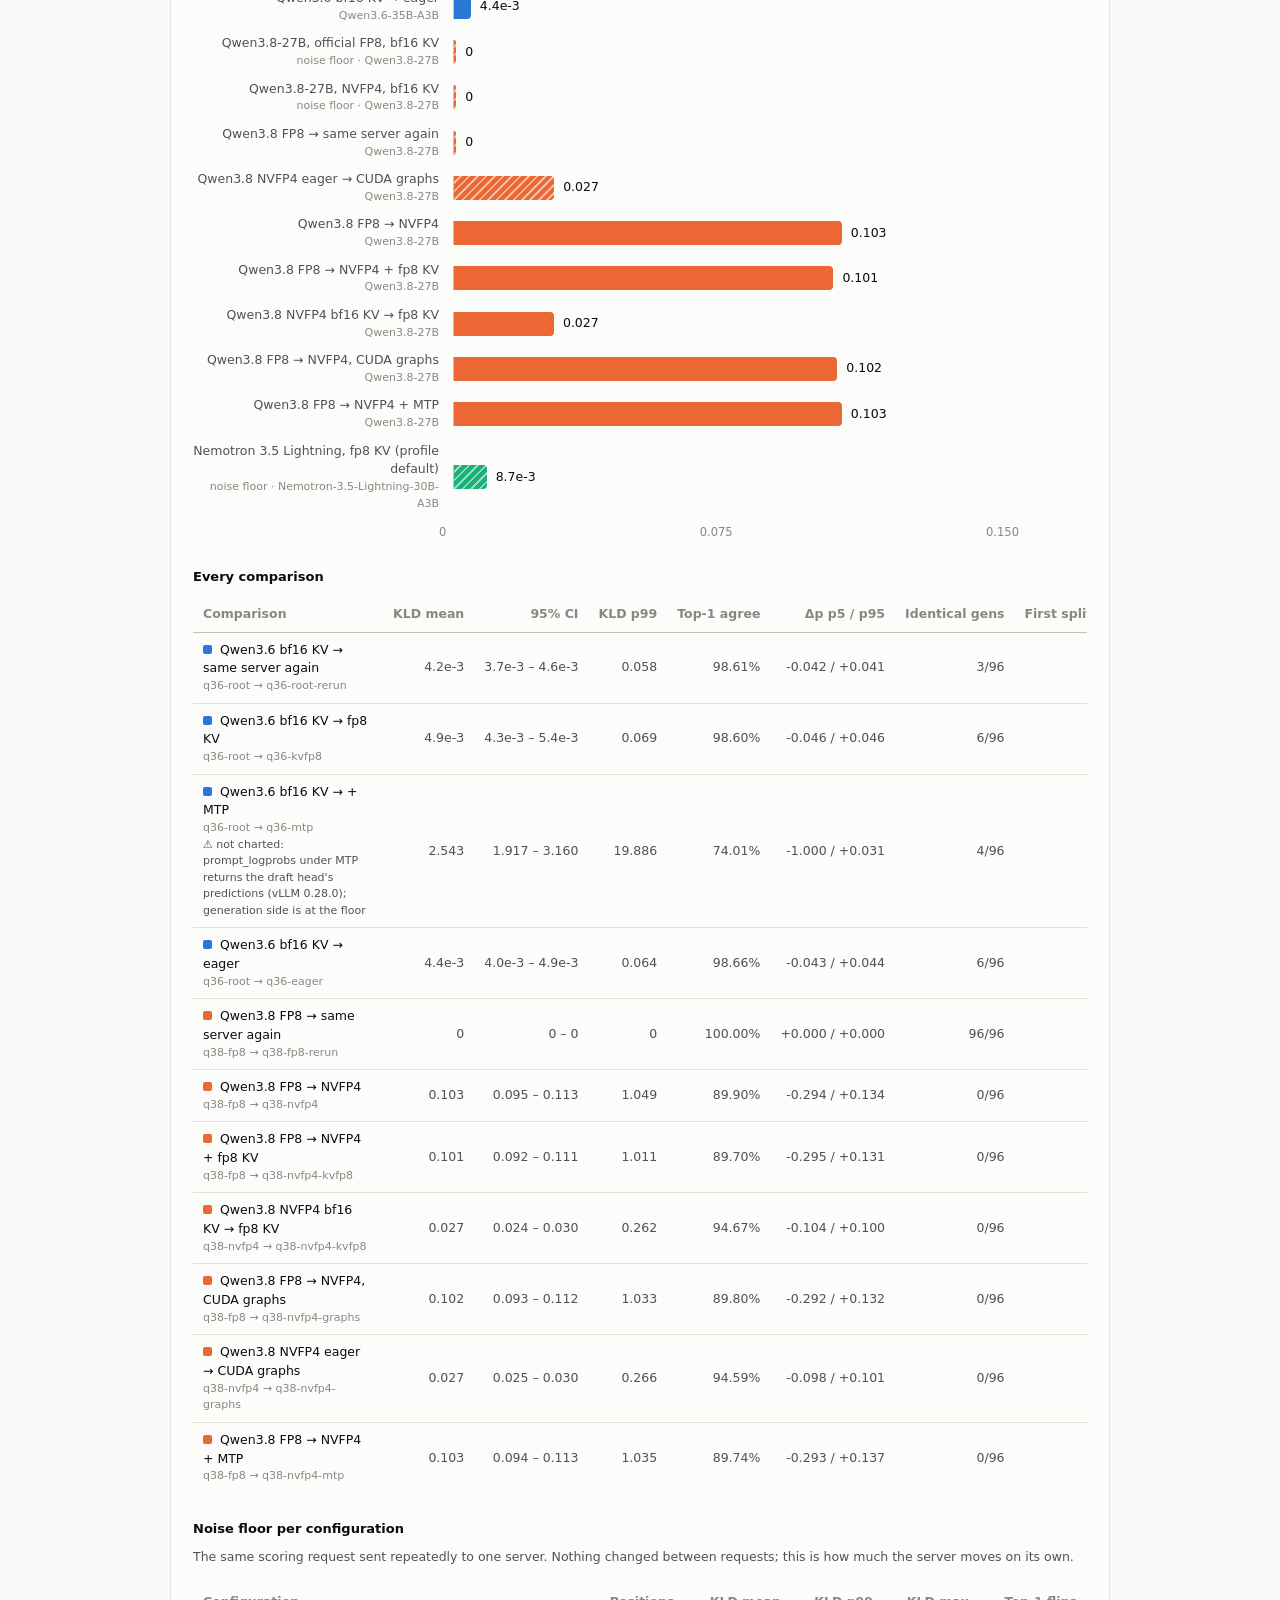
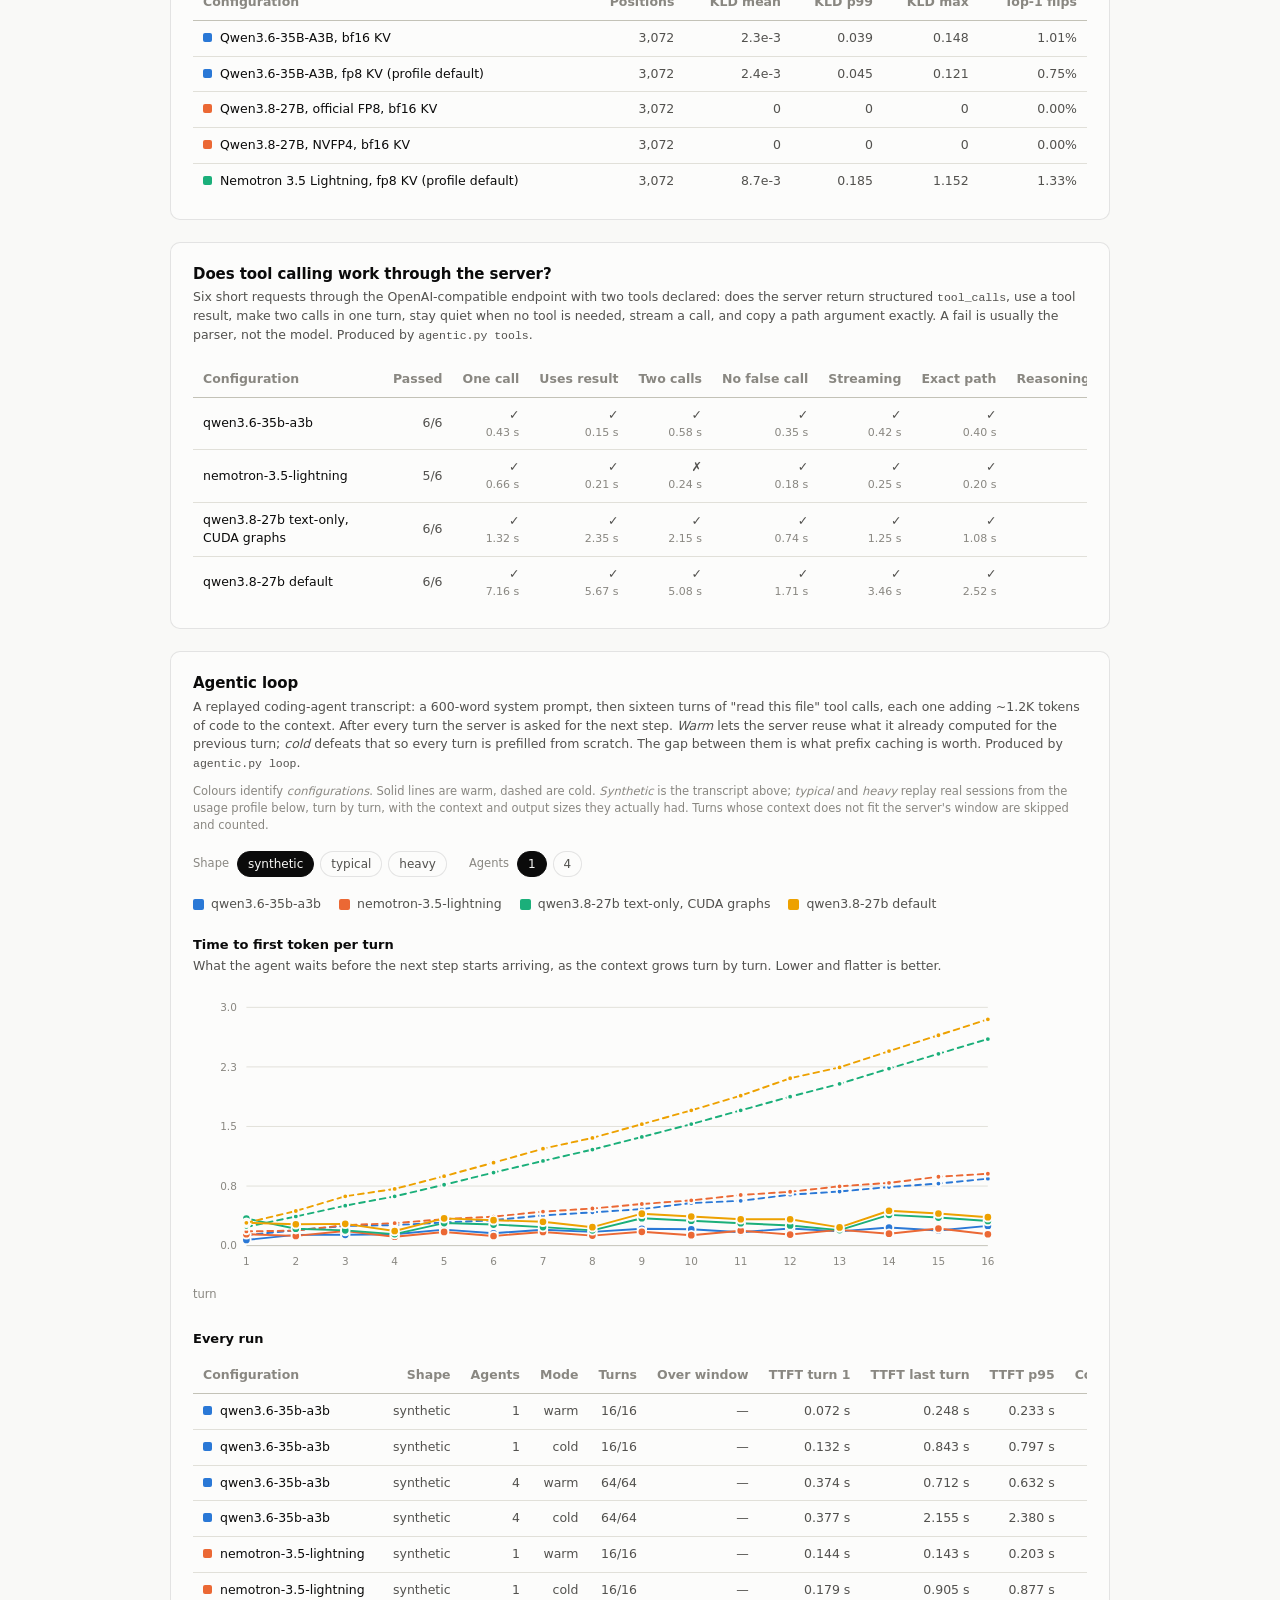
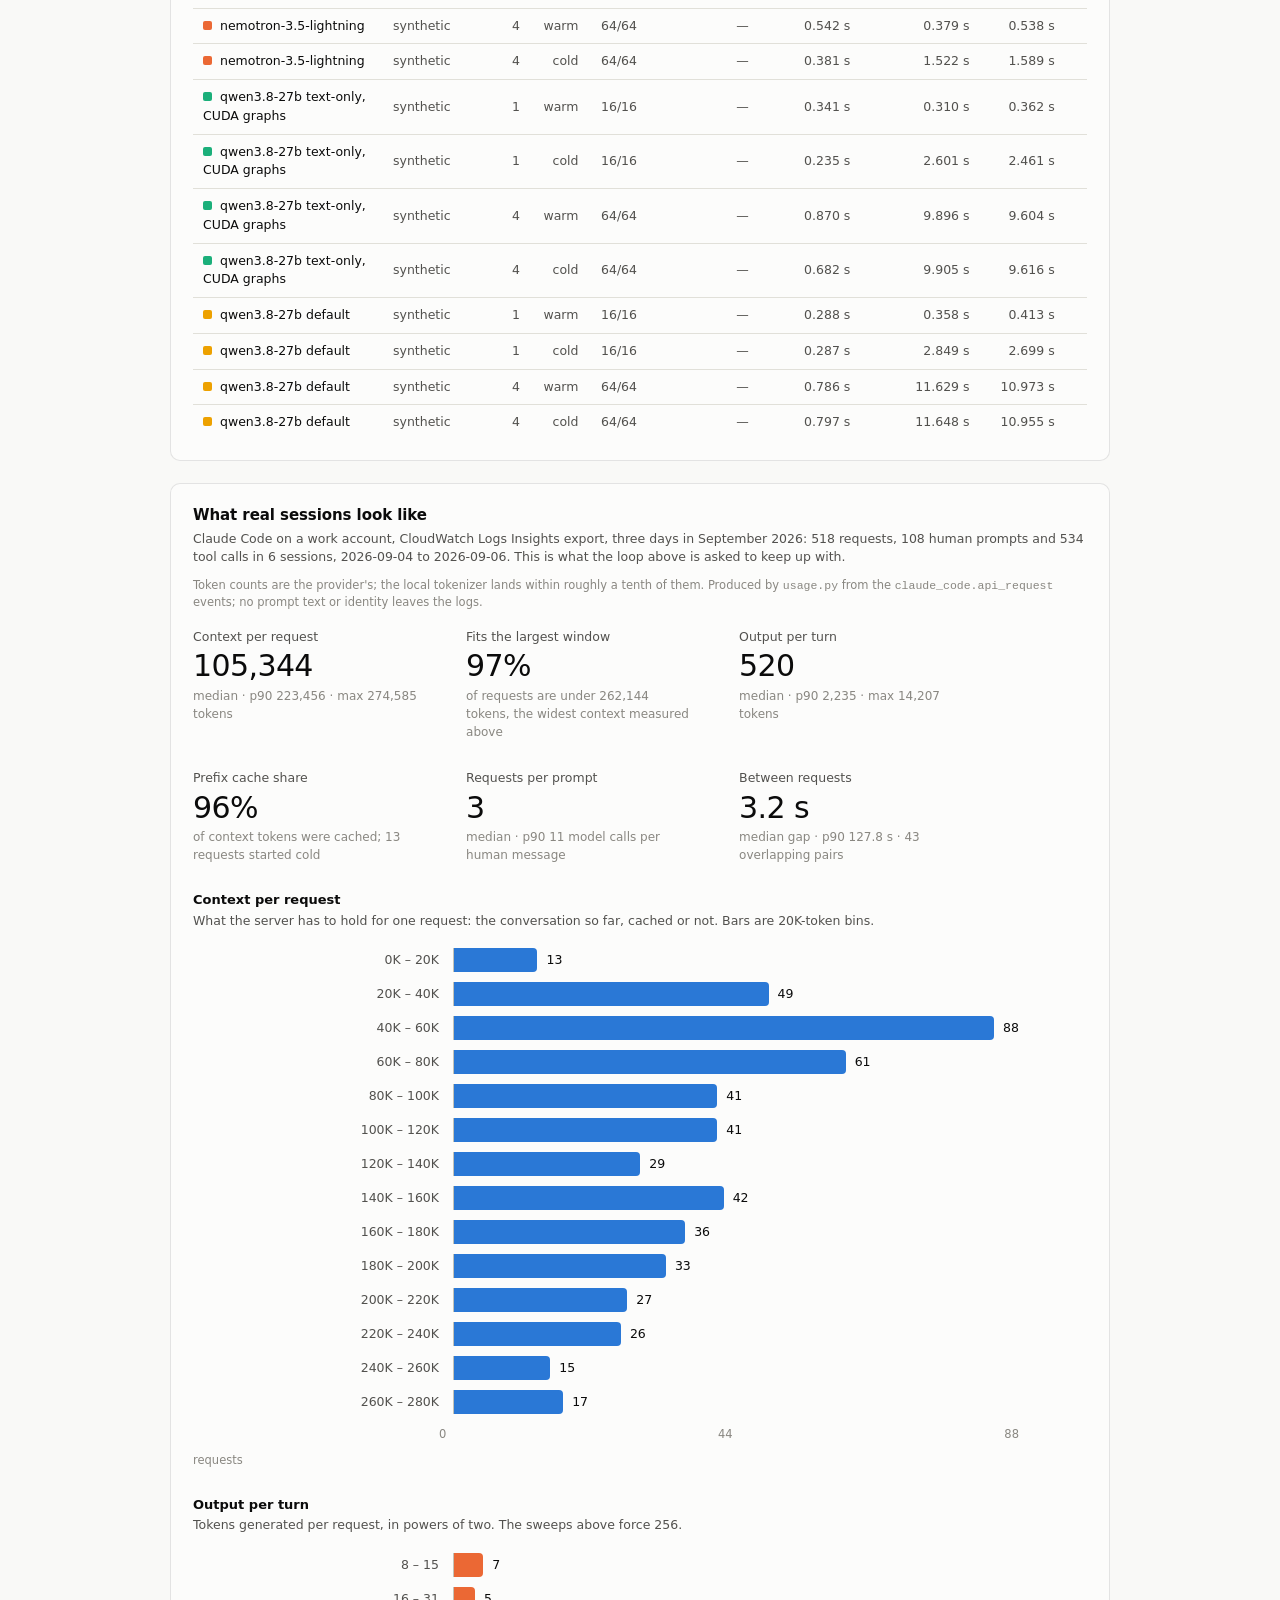
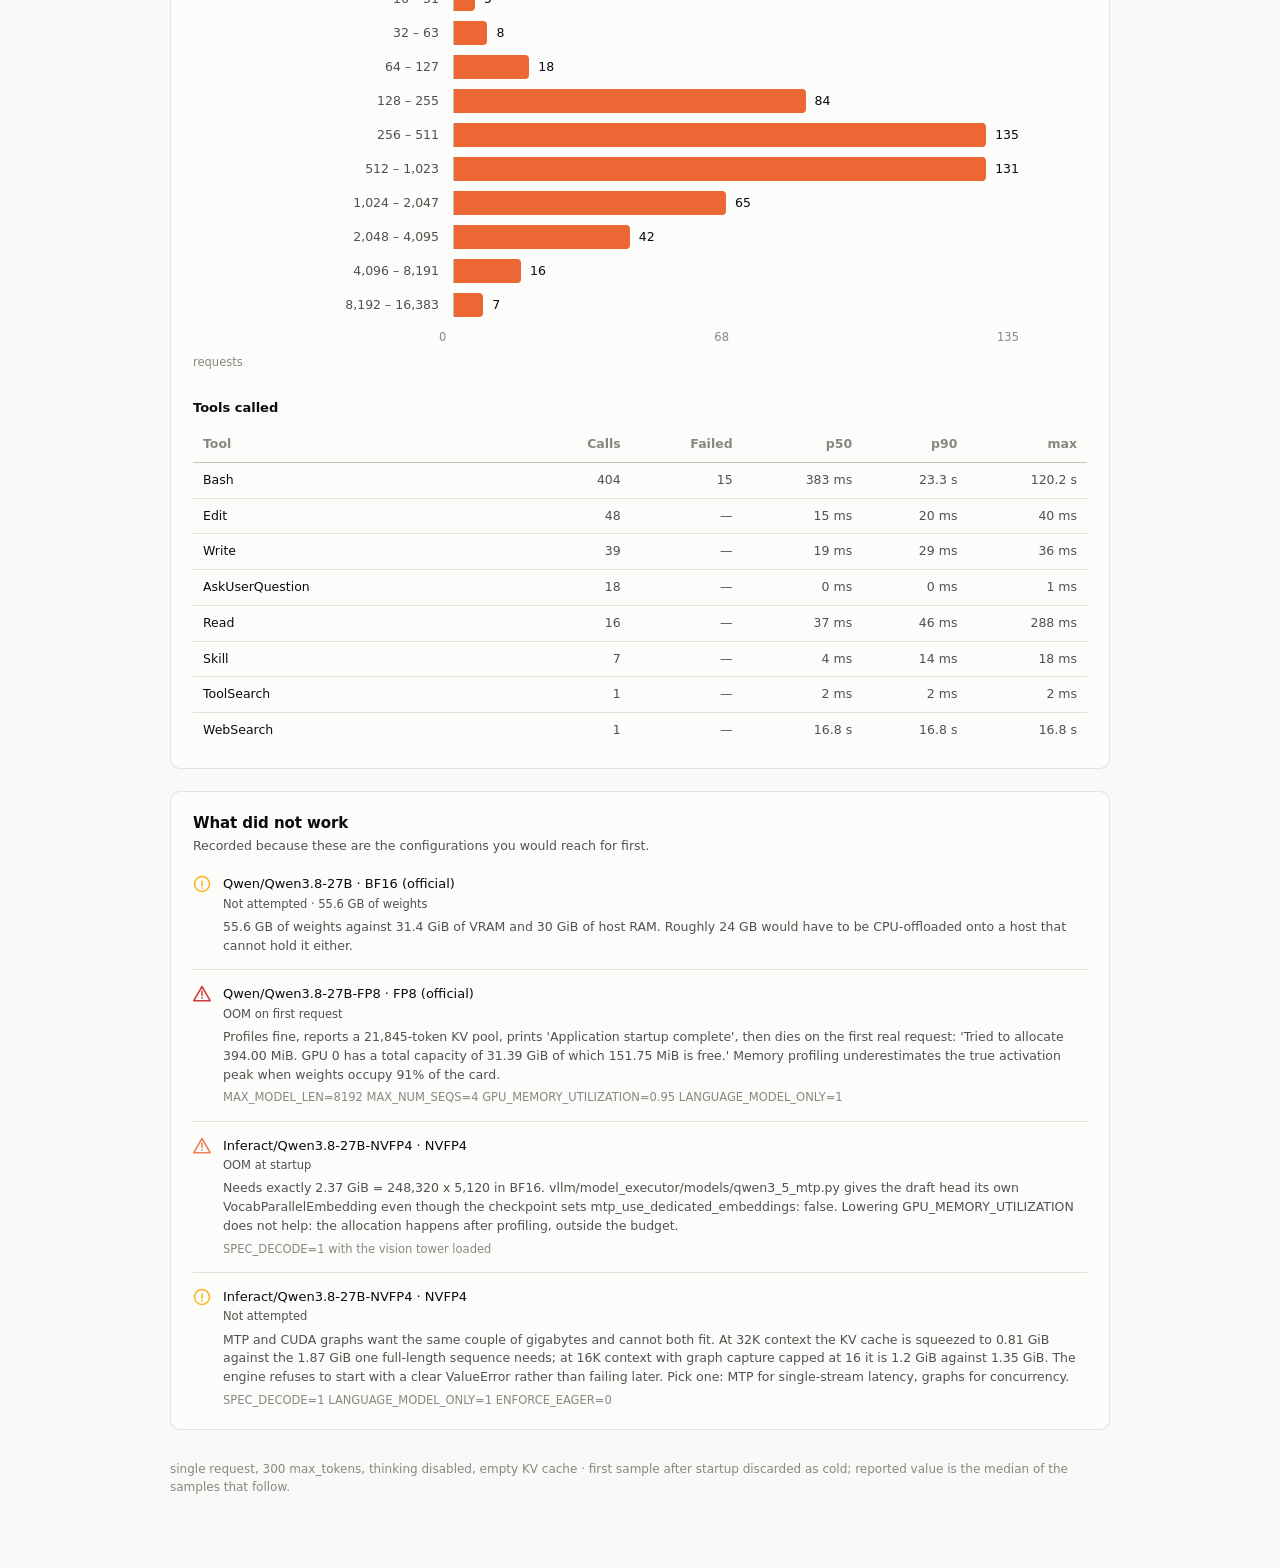
==== commit dc7be164: "Replay the real sessions on every configuration, MoE also at 256K Ten loop entries with shape typica" ====
--- a/docs/index.html
+++ b/docs/index.html
@@ -237,7 +237,7 @@
               <th scope="col">Turns</th>
               <th scope="col">Over window</th>
               <th scope="col">TTFT turn 1</th>
-              <th scope="col">TTFT turn 16</th>
+              <th scope="col">TTFT last turn</th>
               <th scope="col">TTFT p95</th>
               <th scope="col">Context at end</th>
               <th scope="col">Cache hit</th>
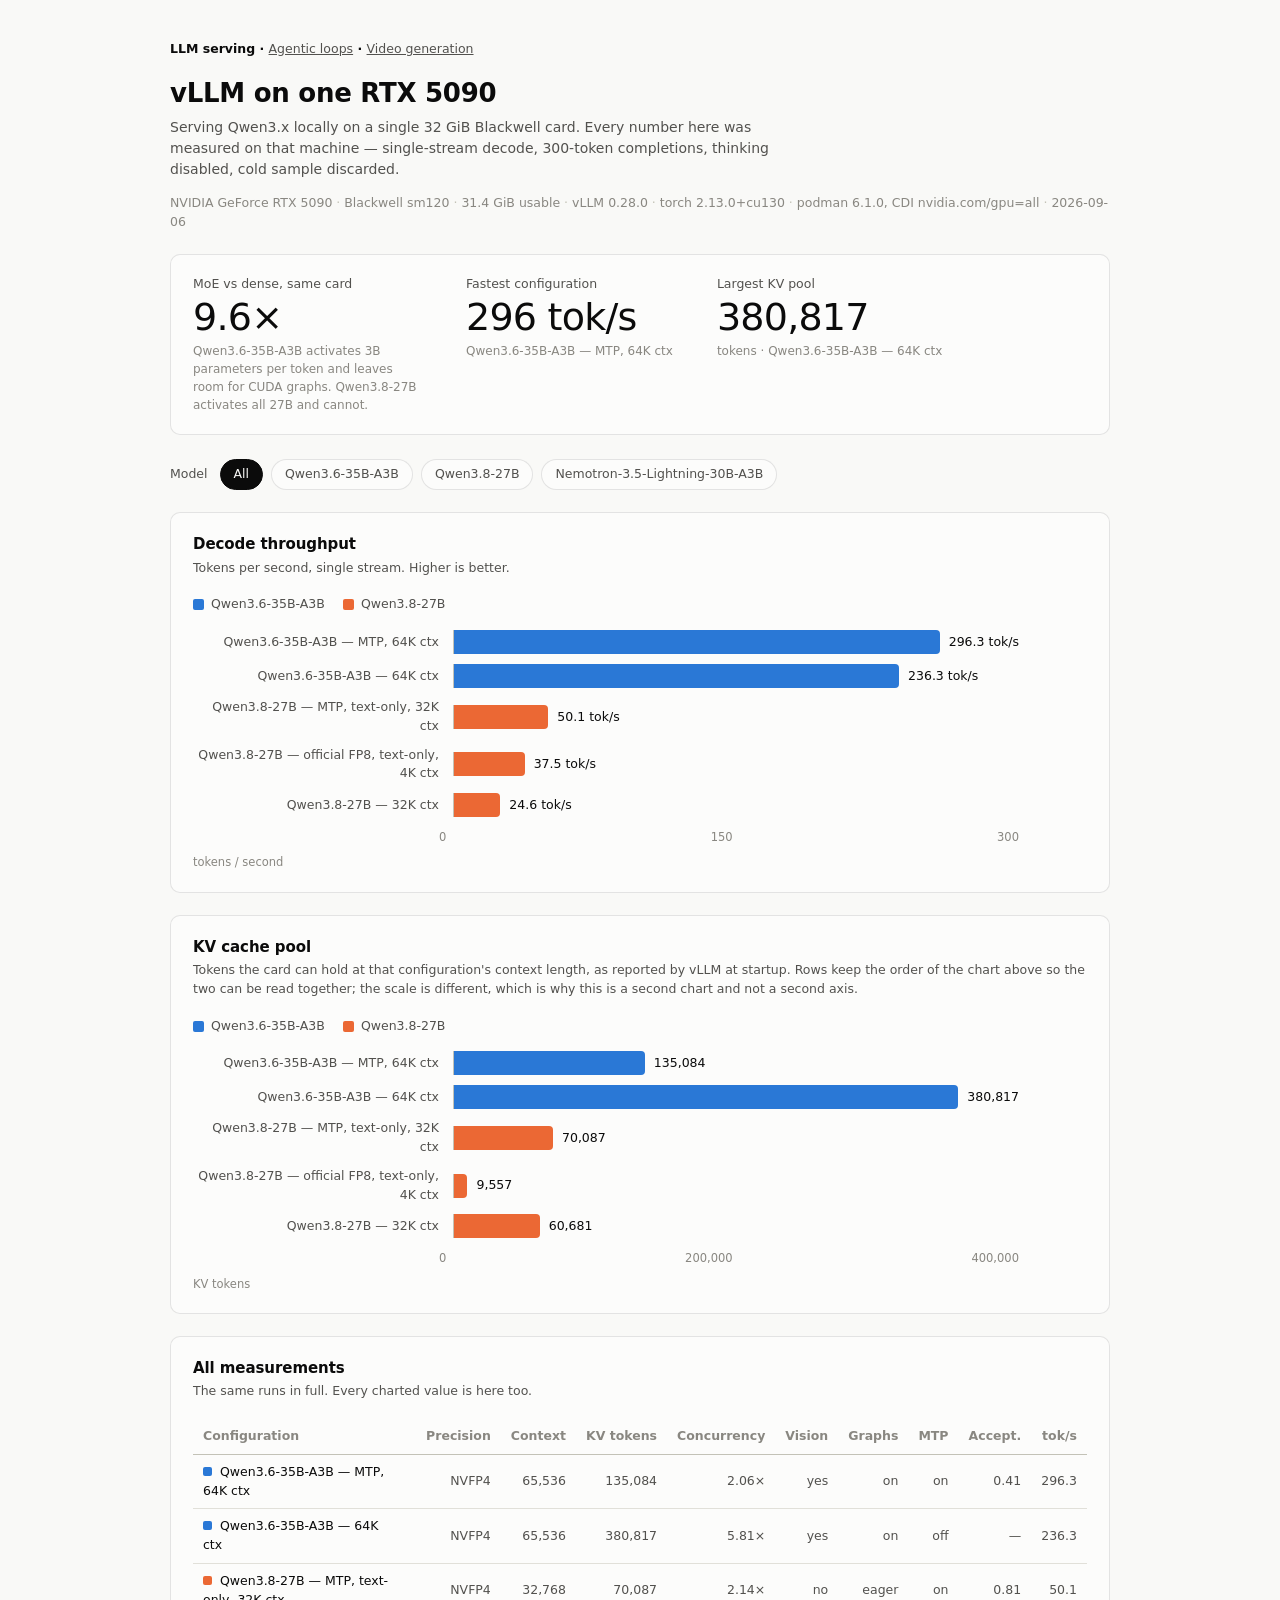
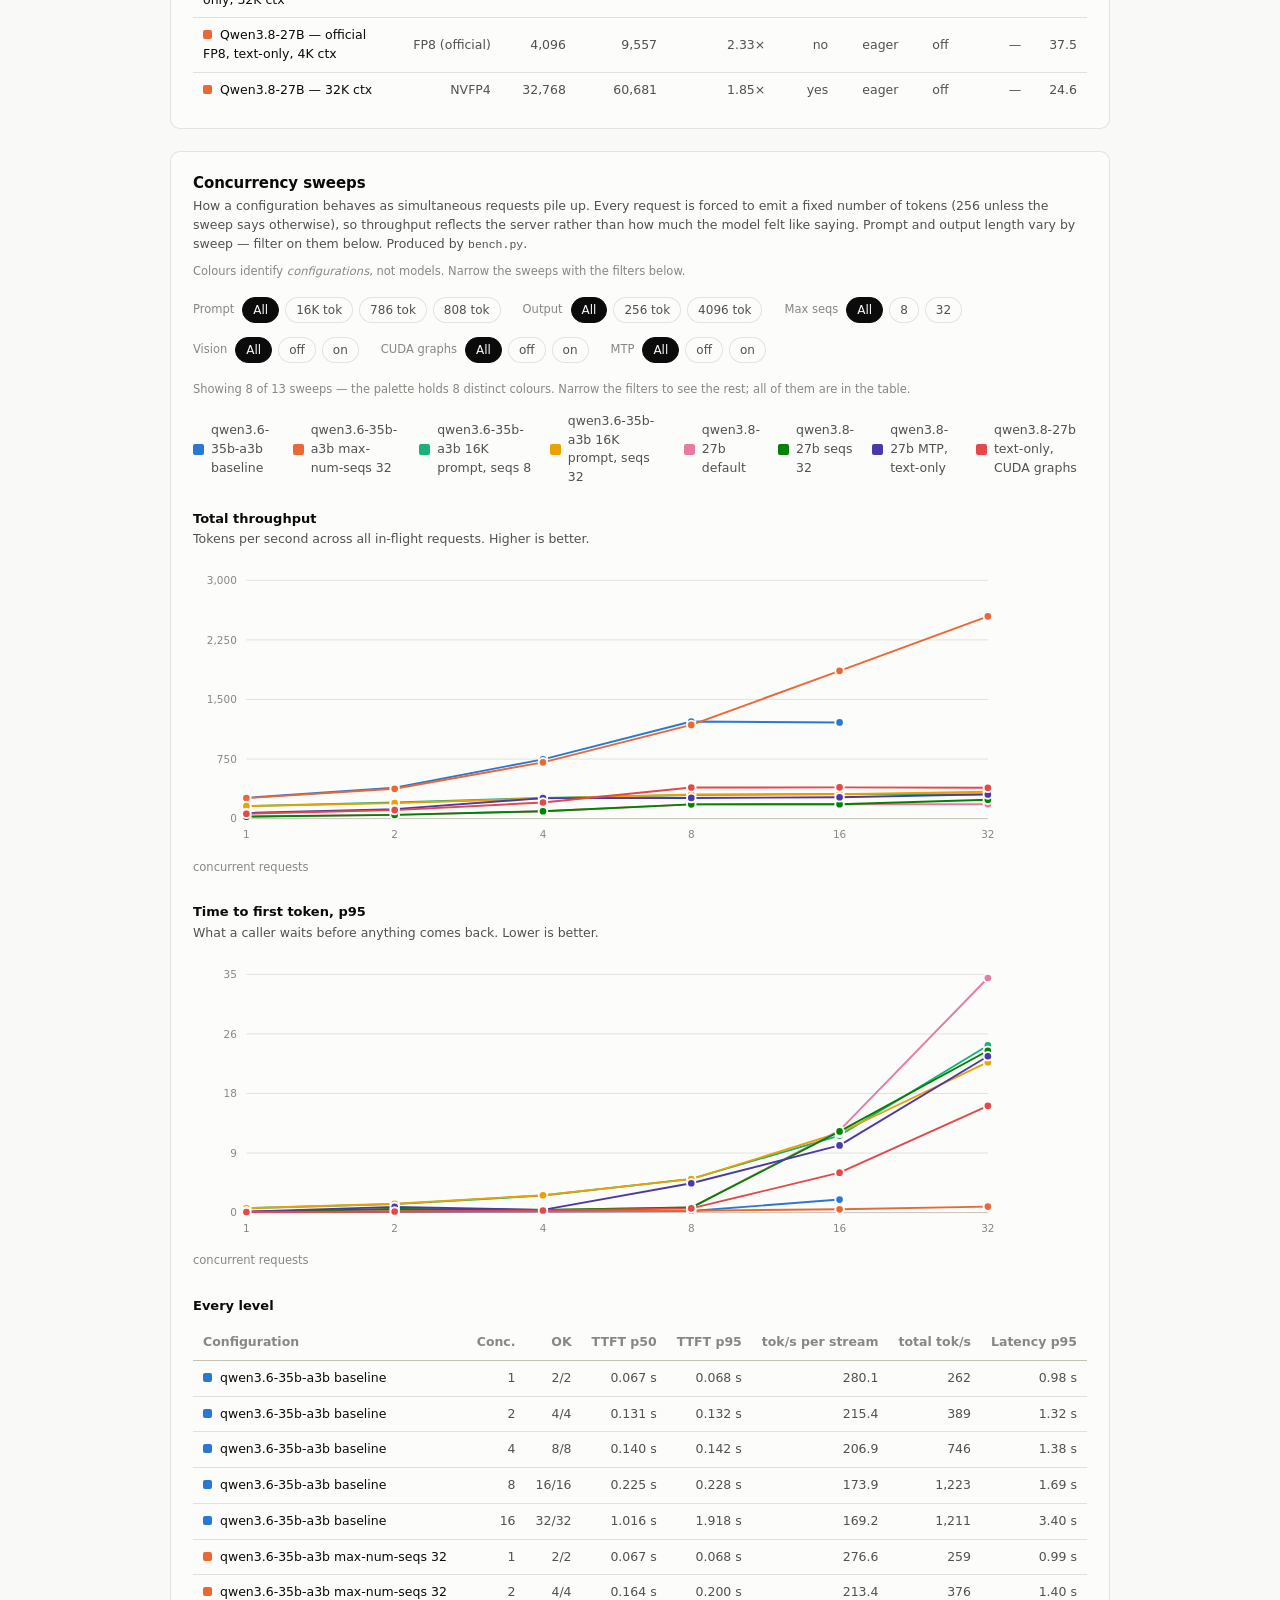
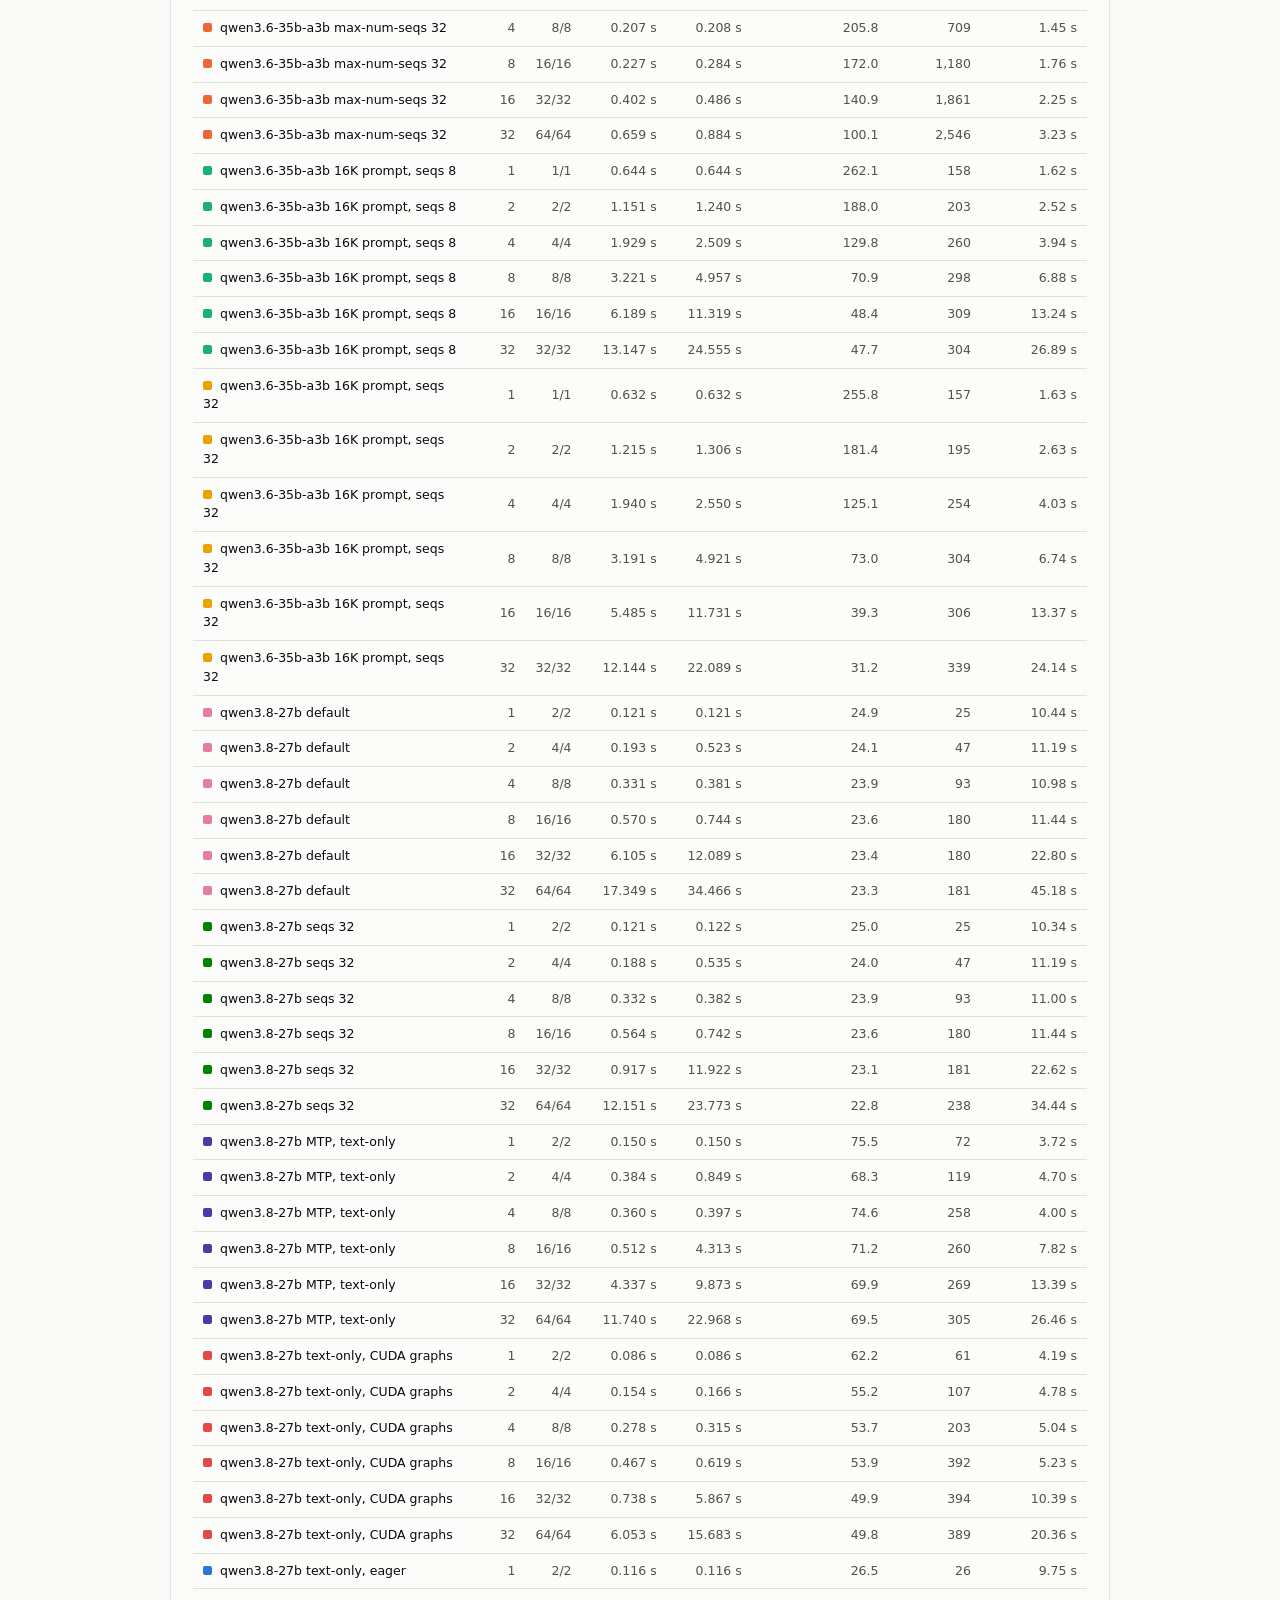
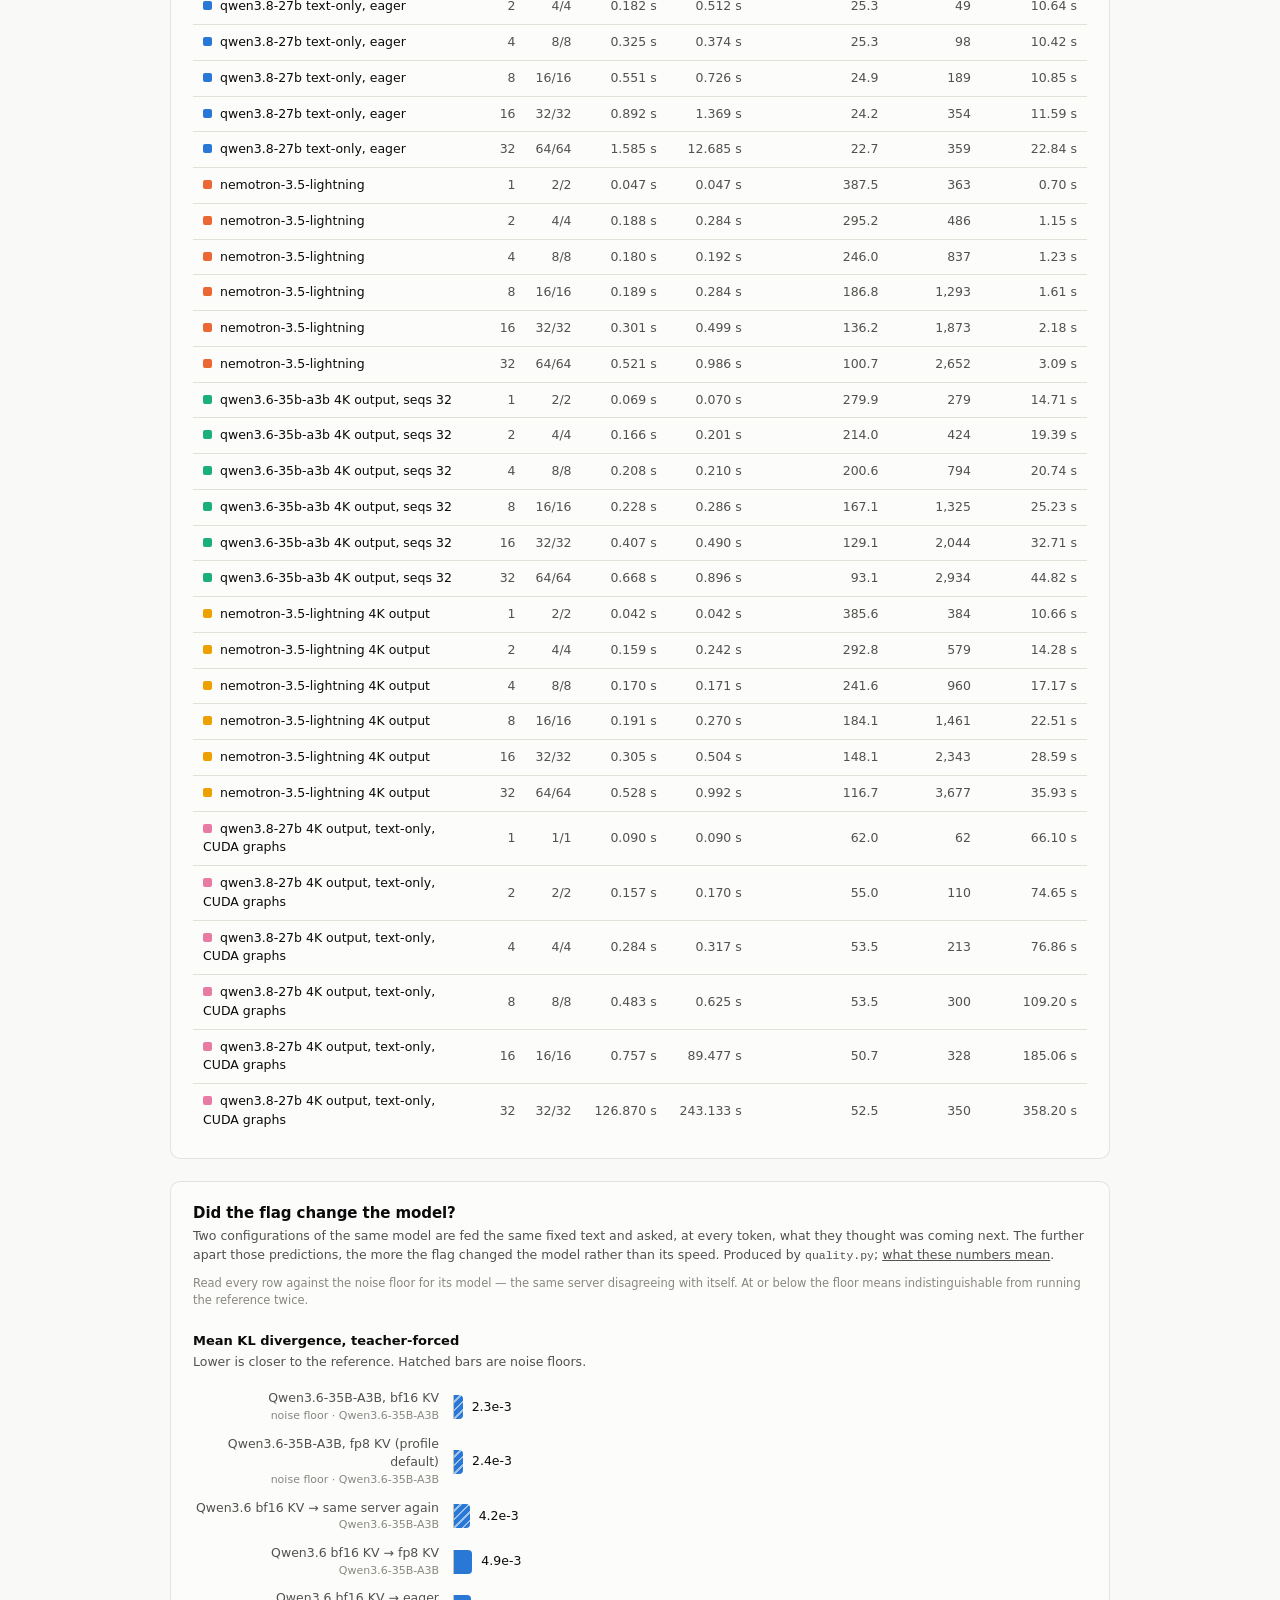
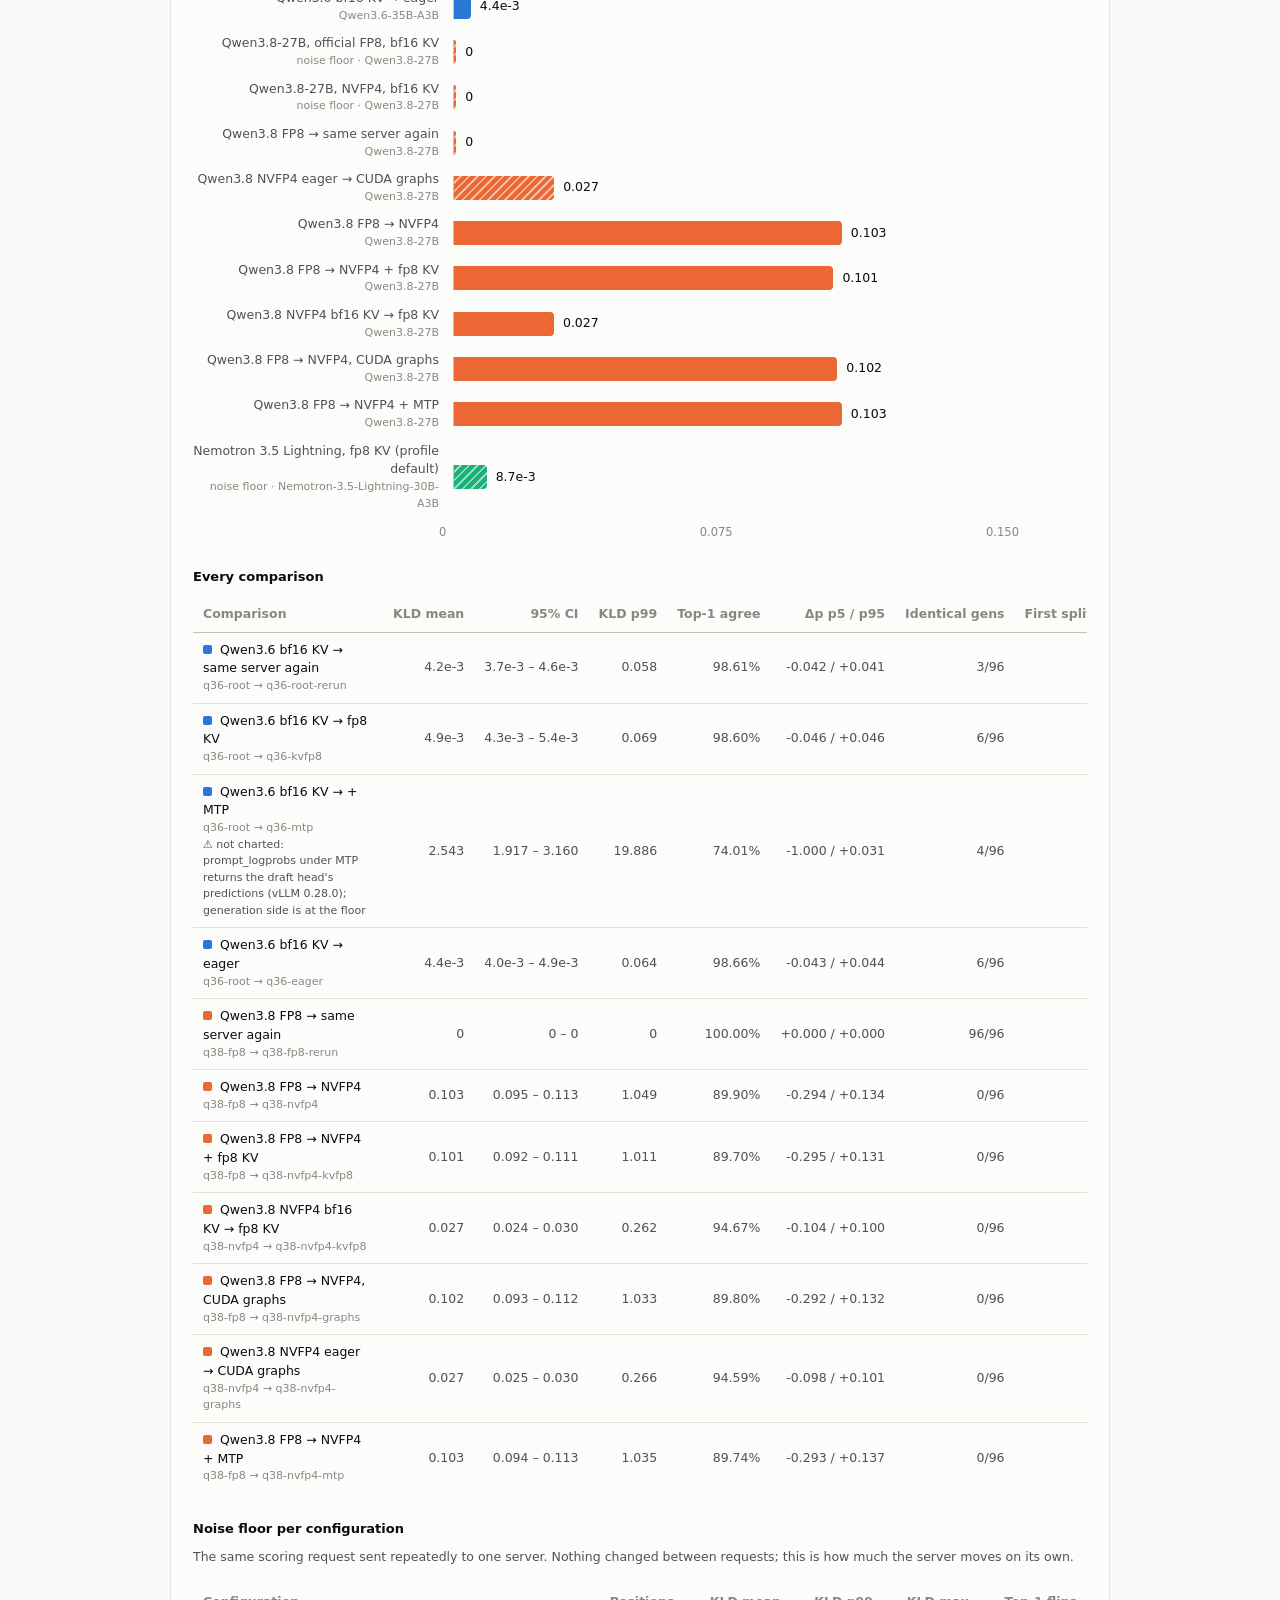
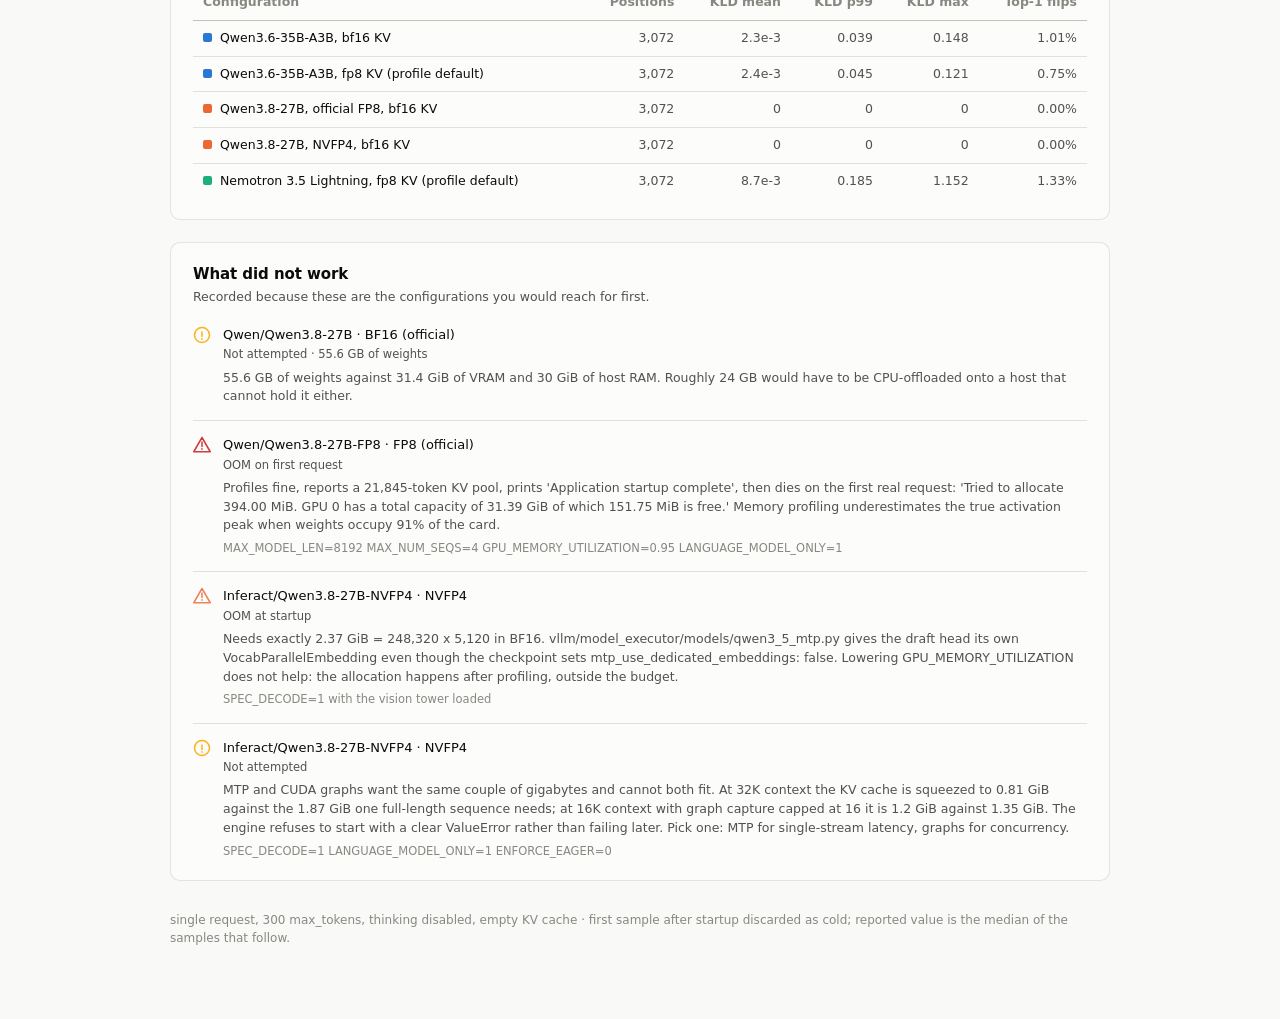
==== commit c22e5f4d: "Give the agentic benchmarks their own page and data file The tool-call checks, the agent loops and t" ====
--- a/docs/index.html
+++ b/docs/index.html
@@ -11,7 +11,7 @@
 <body>
 <div class="wrap">
   <header>
-    <nav class="pages" aria-label="Result pages"><span>LLM serving</span><span class="sep"></span><a href="video.html">Video generation</a></nav>
+    <nav class="pages" aria-label="Result pages"><span>LLM serving</span><span class="sep"></span><a href="agentic.html">Agentic loops</a><span class="sep"></span><a href="video.html">Video generation</a></nav>
     <h1>vLLM on one RTX 5090</h1>
     <p>Serving Qwen3.x locally on a single 32 GiB Blackwell card. Every number here was
        measured on that machine — single-stream decode, 300-token completions, thinking
@@ -184,106 +184,6 @@
             </tr>
           </thead>
           <tbody id="jitterBody"></tbody>
-        </table>
-      </div>
-    </div>
-
-    <div class="card" id="toolSection" hidden>
-      <h2>Does tool calling work through the server?</h2>
-      <p class="sub">Six short requests through the OpenAI-compatible endpoint with two tools
-        declared: does the server return structured <code>tool_calls</code>, use a tool result,
-        make two calls in one turn, stay quiet when no tool is needed, stream a call, and copy a
-        path argument exactly. A fail is usually the parser, not the model. Produced by
-        <code>agentic.py tools</code>.</p>
-      <div class="scroll">
-        <table>
-          <thead id="toolHead"></thead>
-          <tbody id="toolBody"></tbody>
-        </table>
-      </div>
-    </div>
-
-    <div class="card" id="loopSection" hidden>
-      <h2>Agentic loop</h2>
-      <p class="sub">A replayed coding-agent transcript: a 600-word system prompt, then sixteen
-        turns of "read this file" tool calls, each one adding ~1.2K tokens of code to the
-        context. After every turn the server is asked for the next step. <em>Warm</em> lets the
-        server reuse what it already computed for the previous turn; <em>cold</em> defeats that
-        so every turn is prefilled from scratch. The gap between them is what prefix caching is
-        worth. Produced by <code>agentic.py loop</code>.</p>
-      <p class="note-inline">Colours identify <em>configurations</em>. Solid lines are warm,
-        dashed are cold. <em>Synthetic</em> is the transcript above; <em>typical</em> and
-        <em>heavy</em> replay real sessions from the usage profile below, turn by turn, with the
-        context and output sizes they actually had. Turns whose context does not fit the
-        server's window are skipped and counted.</p>
-      <div class="dimbar" id="loopbar" role="group" aria-label="Loop filters"></div>
-      <ul class="legend" id="legendLoop"></ul>
-
-      <h3 style="font-size:13px;margin:22px 0 2px">Time to first token per turn</h3>
-      <p class="sub">What the agent waits before the next step starts arriving, as the
-        context grows turn by turn. Lower and flatter is better.</p>
-      <svg class="linechart" id="chartLoop" viewBox="0 0 880 300" role="img"></svg>
-      <div class="axname">turn</div>
-
-      <h3 style="font-size:13px;margin:26px 0 10px">Every run</h3>
-      <div class="scroll">
-        <table>
-          <thead>
-            <tr>
-              <th scope="col">Configuration</th>
-              <th scope="col">Shape</th>
-              <th scope="col">Agents</th>
-              <th scope="col">Mode</th>
-              <th scope="col">Turns</th>
-              <th scope="col">Over window</th>
-              <th scope="col">TTFT turn 1</th>
-              <th scope="col">TTFT last turn</th>
-              <th scope="col">TTFT p95</th>
-              <th scope="col">Context at end</th>
-              <th scope="col">Cache hit</th>
-              <th scope="col">Turns / min</th>
-            </tr>
-          </thead>
-          <tbody id="loopBody"></tbody>
-        </table>
-      </div>
-    </div>
-
-    <div class="card" id="usageSection" hidden>
-      <h2>What real sessions look like</h2>
-      <p class="sub" id="usageSub"></p>
-      <p class="note-inline">Token counts are the provider's; the local tokenizer lands within
-        roughly a tenth of them. Produced by <code>usage.py</code> from the
-        <code>claude_code.api_request</code> events; no prompt text or identity leaves the logs.</p>
-      <div class="hero" id="usageHero"></div>
-
-      <h3 style="font-size:13px;margin:26px 0 2px">Context per request</h3>
-      <p class="sub">What the server has to hold for one request: the conversation so far,
-        cached or not. Bars are 20K-token bins.</p>
-      <div class="chart" id="chartUsageCtx"></div>
-      <div class="axis"><div class="inner" id="axisUsageCtx"></div></div>
-      <div class="axis-title">requests</div>
-
-      <h3 style="font-size:13px;margin:26px 0 2px">Output per turn</h3>
-      <p class="sub">Tokens generated per request, in powers of two. The sweeps above force 256.</p>
-      <div class="chart" id="chartUsageOut"></div>
-      <div class="axis"><div class="inner" id="axisUsageOut"></div></div>
-      <div class="axis-title">requests</div>
-
-      <h3 style="font-size:13px;margin:26px 0 10px">Tools called</h3>
-      <div class="scroll">
-        <table>
-          <thead>
-            <tr>
-              <th scope="col">Tool</th>
-              <th scope="col">Calls</th>
-              <th scope="col">Failed</th>
-              <th scope="col">p50</th>
-              <th scope="col">p90</th>
-              <th scope="col">max</th>
-            </tr>
-          </thead>
-          <tbody id="usageTools"></tbody>
         </table>
       </div>
     </div>
@@ -758,281 +658,6 @@
     }
   }
 
-  // --- tool calling -------------------------------------------------------
-  // One row per configuration, one column per check. The glyph carries the
-  // result; the tooltip carries what the model actually returned.
-  const toolcalls = data.toolcalls || [];
-  const CHECK_LABEL = {
-    single_call: 'One call', tool_result_roundtrip: 'Uses result', parallel_calls: 'Two calls',
-    no_false_call: 'No false call', streaming_call: 'Streaming', path_argument: 'Exact path',
-  };
-
-  function renderToolcalls(filter) {
-    const section = $('toolSection');
-    const list = toolcalls.filter(t => filter === 'all' || t.model === filter);
-    section.hidden = !list.length;
-    if (!list.length) return;
-    const names = [...new Set(list.flatMap(t => t.checks.map(c => c.name)))];
-
-    const th = $('toolHead');
-    th.innerHTML = '';
-    const hr = document.createElement('tr');
-    for (const h of ['Configuration', 'Passed', ...names.map(n => CHECK_LABEL[n] || n), 'Reasoning field']) {
-      const el = document.createElement('th');
-      el.scope = 'col';
-      el.textContent = h;
-      hr.appendChild(el);
-    }
-    th.appendChild(hr);
-
-    const tb = $('toolBody');
-    tb.innerHTML = '';
-    for (const t of list) {
-      const tr = document.createElement('tr');
-      const first = document.createElement('td');
-      first.textContent = t.label;
-      if (t.notes) {
-        const sm = document.createElement('span');
-        sm.className = 'sm';
-        sm.textContent = t.notes;
-        first.appendChild(sm);
-      }
-      tr.appendChild(first);
-      const passed = document.createElement('td');
-      passed.textContent = t.passed + '/' + t.total;
-      tr.appendChild(passed);
-      for (const n of names) {
-        const c = t.checks.find(c => c.name === n);
-        const td = document.createElement('td');
-        if (!c) {
-          td.textContent = '—';
-        } else {
-          td.textContent = c.pass ? '✓' : '✗';
-          td.title = c.detail + (c.latency_s != null ? ' · ' + c.latency_s.toFixed(2) + ' s' : '');
-          const sm = document.createElement('span');
-          sm.className = 'sm';
-          sm.textContent = c.latency_s != null ? c.latency_s.toFixed(2) + ' s' : '';
-          td.appendChild(sm);
-        }
-        tr.appendChild(td);
-      }
-      const rf = document.createElement('td');
-      rf.textContent = t.reasoning_field_seen == null ? '—' : t.reasoning_field_seen ? 'yes' : 'no';
-      tr.appendChild(rf);
-      tb.appendChild(tr);
-    }
-  }
-
-  // --- agentic loop -------------------------------------------------------
-  // Colour follows the configuration, line style follows the mode, and the
-  // agent-count chips pick which level is charted. The table shows all of them.
-  // Colour follows the configuration *within a shape*: synthetic and replayed
-  // sessions are never charted together, so each shape gets the slots afresh.
-  const loopShape = (l) => (l.dimensions && l.dimensions.shape) || 'synthetic';
-  const SHAPE_ORDER = ['synthetic', 'typical', 'heavy'];
-  const loopShapes = [...new Set((data.loops || []).map(loopShape))]
-    .sort((a, b) => SHAPE_ORDER.indexOf(a) - SHAPE_ORDER.indexOf(b));
-  const loops = [];
-  for (const shape of loopShapes) {
-    (data.loops || []).filter(l => loopShape(l) === shape)
-      .forEach((l, i) => loops.push({ ...l, shape, color: SWEEP_COLORS[i % SWEEP_COLORS.length] }));
-  }
-  const loopAgentLevels = [...new Set(loops.flatMap(l => l.levels.map(v => v.agents)))].sort((a, b) => a - b);
-  let loopAgents = loopAgentLevels[0];
-  let loopShapeSel = loopShapes[0];
-
-  function loopChips(bar, label, values, current, onPick) {
-    const g = document.createElement('div');
-    g.className = 'dimgroup';
-    const lab = document.createElement('span');
-    lab.className = 'glab';
-    lab.textContent = label;
-    g.appendChild(lab);
-    for (const v of values) {
-      const b = document.createElement('button');
-      b.className = 'chip';
-      b.type = 'button';
-      b.textContent = String(v);
-      b.setAttribute('aria-pressed', String(v === current));
-      b.addEventListener('click', () => {
-        onPick(v);
-        for (const o of g.querySelectorAll('.chip')) o.setAttribute('aria-pressed', String(o === b));
-        hideTip();
-        renderLoops(currentModelFilter);
-      });
-      g.appendChild(b);
-    }
-    bar.appendChild(g);
-  }
-
-  function buildLoopBar() {
-    const bar = $('loopbar');
-    bar.innerHTML = '';
-    if (loopShapes.length > 1) loopChips(bar, 'Shape', loopShapes, loopShapeSel, v => { loopShapeSel = v; });
-    if (loopAgentLevels.length > 1) loopChips(bar, 'Agents', loopAgentLevels, loopAgents, v => { loopAgents = v; });
-  }
-
-  function renderLoops(filter) {
-    const section = $('loopSection');
-    const list = loops.filter(l => (filter === 'all' || l.model === filter) && l.shape === loopShapeSel);
-    section.hidden = !loops.length;
-    if (!list.length) {
-      Charts.legend($('legendLoop'), []);
-      $('chartLoop').innerHTML = '';
-      $('loopBody').innerHTML = '';
-      return;
-    }
-
-    Charts.legend($('legendLoop'), list);
-
-    const series = [];
-    for (const l of list) {
-      for (const mode of ['warm', 'cold']) {
-        const lv = l.levels.find(v => v.agents === loopAgents && v.mode === mode && v.per_turn && v.per_turn.length);
-        if (!lv) continue;
-        series.push({ label: l.label + ' · ' + mode, color: l.color, dash: mode === 'cold', levels: lv.per_turn });
-      }
-    }
-    drawLine($('chartLoop'), series, r => r.ttft_p50_s, v => v.toFixed(2) + ' s', {
-      xKey: 'turn',
-      xTitle: (t) => {
-        const ctx = series.map(s => s.levels.find(r => r.turn === t)).find(Boolean);
-        return 'turn ' + t + (ctx ? ' · ' + fmt(ctx.context_tokens) + ' tokens of context' : '');
-      },
-    });
-
-    const tb = $('loopBody');
-    tb.innerHTML = '';
-    for (const l of list) {
-      for (const v of l.levels) {
-        const tr = document.createElement('tr');
-        const first = document.createElement('td');
-        const dot = document.createElement('span');
-        dot.className = 'dot';
-        dot.style.background = l.color;
-        first.append(dot, document.createTextNode(l.label));
-        tr.appendChild(first);
-        const cells = [
-          l.shape,
-          v.agents,
-          v.mode,
-          v.turns_ok + '/' + v.turns_requested,
-          v.turns_over_window != null ? v.turns_over_window : '—',
-          v.ttft_first_turn_s != null ? v.ttft_first_turn_s.toFixed(3) + ' s' : '—',
-          v.ttft_last_turn_s != null ? v.ttft_last_turn_s.toFixed(3) + ' s' : '—',
-          v.ttft_p95_s != null ? v.ttft_p95_s.toFixed(3) + ' s' : '—',
-          v.context_tokens_last != null ? fmt(v.context_tokens_last) : '—',
-          v.prefix_cache_hit_rate != null ? (v.prefix_cache_hit_rate * 100).toFixed(1) + '%' : '—',
-          v.turns_per_minute != null ? v.turns_per_minute.toFixed(1) : '—',
-        ];
-        for (const c of cells) {
-          const td = document.createElement('td');
-          td.textContent = c;
-          tr.appendChild(td);
-        }
-        tb.appendChild(tr);
-      }
-    }
-  }
-
-  // --- usage profile ------------------------------------------------------
-  // docs/usage.json is optional: real-session shape from Claude Code telemetry,
-  // the source of the replayed loop shapes above. Nothing here is per model.
-  function histRows(host, axisHost, bins, label, color) {
-    host.innerHTML = '';
-    axisHost.innerHTML = '';
-    const max = Math.max(...bins.map(b => b.n));
-    for (const b of bins) {
-      const row = document.createElement('div');
-      row.className = 'row';
-      const name = document.createElement('div');
-      name.className = 'name';
-      name.textContent = label(b);
-      const track = document.createElement('div');
-      track.className = 'track';
-      const bar = document.createElement('div');
-      bar.className = 'bar';
-      bar.style.width = Math.max(0.4, (b.n / max) * 100) + '%';
-      bar.style.background = color;
-      const val = document.createElement('span');
-      val.className = 'val';
-      val.textContent = fmt(b.n);
-      track.append(bar, val);
-      track.setAttribute('aria-label', label(b) + ': ' + b.n);
-      row.append(name, track);
-      host.appendChild(row);
-    }
-    for (const t of [0, max / 2, max]) {
-      const s = document.createElement('span');
-      s.textContent = fmt(Math.round(t));
-      axisHost.appendChild(s);
-    }
-    const cols = getComputedStyle(host.querySelector('.row')).gridTemplateColumns.split(' ');
-    axisHost.parentElement.style.marginLeft = cols.length > 1 ? cols[0] : '0px';
-  }
-
-  async function renderUsage() {
-    let u;
-    try {
-      const res = await fetch('usage.json', { cache: 'no-cache' });
-      if (!res.ok) return;
-      u = await res.json();
-    } catch (e) { return; }
-    const section = $('usageSection');
-    section.hidden = false;
-    const s = u.source, rq = u.requests, p = u.prompts;
-    $('usageSub').textContent = `${s.description}: ${fmt(s.requests)} requests, ${fmt(s.prompts)} human prompts ` +
-      `and ${fmt(s.tool_calls)} tool calls in ${s.sessions} sessions, ${s.from} to ${s.to}. ` +
-      'This is what the loop above is asked to keep up with.';
-    const windowMax = Math.max(0, ...(data.runs || []).map(r => r.max_model_len || 0),
-                                  ...(data.loops || []).map(l => l.max_model_len || 0));
-    const within = rq.context_hist_20k.filter(b => b.to <= windowMax).reduce((a, b) => a + b.n, 0);
-    const stats = [
-      ['Context per request', fmt(rq.context.p50), `median · p90 ${fmt(rq.context.p90)} · max ${fmt(rq.context.max)} tokens`],
-      ['Fits the largest window', Math.round(within / s.requests * 100) + '%',
-       `of requests are under ${fmt(windowMax)} tokens, the widest context measured above`],
-      ['Output per turn', fmt(rq.output.p50), `median · p90 ${fmt(rq.output.p90)} · max ${fmt(rq.output.max)} tokens`],
-      ['Prefix cache share', (rq.cache_share * 100).toFixed(0) + '%', `of context tokens were cached; ${rq.cold_requests} requests started cold`],
-      ['Requests per prompt', fmt(p.requests_per_prompt.p50), `median · p90 ${fmt(p.requests_per_prompt.p90)} model calls per human message`],
-      ['Between requests', u.cadence.gap_s.p50 + ' s', `median gap · p90 ${u.cadence.gap_s.p90} s · ${u.cadence.parallel_pairs} overlapping pairs`],
-    ];
-    const hero = $('usageHero');
-    hero.innerHTML = '';
-    for (const [label, value, note] of stats) {
-      const st = document.createElement('div');
-      st.className = 'stat';
-      const l = document.createElement('div'); l.className = 'label'; l.textContent = label;
-      const v = document.createElement('div'); v.className = 'value'; v.textContent = value; v.style.fontSize = '30px';
-      const n = document.createElement('div'); n.className = 'note'; n.textContent = note;
-      st.append(l, v, n);
-      hero.appendChild(st);
-    }
-    histRows($('chartUsageCtx'), $('axisUsageCtx'), rq.context_hist_20k,
-      b => `${b.from / 1000}K – ${b.to / 1000}K`, 'var(--series-1)');
-    histRows($('chartUsageOut'), $('axisUsageOut'), rq.output_hist_log2,
-      b => `${fmt(b.from)} – ${fmt(b.to)}`, 'var(--series-2)');
-    const tb = $('usageTools');
-    tb.innerHTML = '';
-    const byTool = {};
-    for (const t of u.tools) {
-      const e = byTool[t.tool] || (byTool[t.tool] = { calls: 0, failed: 0, p50: null, p90: null, max: 0 });
-      e.calls += t.calls;
-      if (!t.success) e.failed += t.calls;
-      else { e.p50 = t.ms_p50; e.p90 = t.ms_p90; }
-      e.max = Math.max(e.max, t.ms_max || 0);
-    }
-    for (const [name, e] of Object.entries(byTool).sort((a, b) => b[1].calls - a[1].calls)) {
-      const tr = document.createElement('tr');
-      const ms = (v) => v == null ? '—' : v >= 1000 ? (v / 1000).toFixed(1) + ' s' : v + ' ms';
-      for (const c of [name, fmt(e.calls), e.failed || '—', ms(e.p50), ms(e.p90), ms(e.max)]) {
-        const td = document.createElement('td');
-        td.textContent = c;
-        tr.appendChild(td);
-      }
-      tb.appendChild(tr);
-    }
-  }
-
   // --- render + filter ----------------------------------------------------
   function render(filter) {
     const list = filter === 'all' ? runs : runs.filter(r => r.model === filter);
@@ -1048,8 +673,6 @@
     drawTable(list);
     renderSweeps(filter);
     renderDivergence(filter);
-    renderToolcalls(filter);
-    renderLoops(filter);
   }
 
   // Model chips come from every section's data, so a model that only has a
@@ -1059,8 +682,6 @@
     ...sweeps.map(s => s.model),
     ...(data.divergence || []).map(d => d.model),
     ...(data.jitter || []).map(j => j.model),
-    ...(data.toolcalls || []).map(t => t.model),
-    ...(data.loops || []).map(l => l.model),
   ].filter(Boolean))];
   for (const m of allModels) {
     const b = document.createElement('button');
@@ -1084,16 +705,14 @@
     });
   }
   buildDimBar();
-  buildLoopBar();
   render('all');
-  renderUsage();
 
   // The line charts are sized in real pixels, so they need redrawing when the
   // viewport changes. Debounced; the bar charts are CSS-driven and need nothing.
   let resizeTimer;
   addEventListener('resize', () => {
     clearTimeout(resizeTimer);
-    resizeTimer = setTimeout(() => { hideTip(); renderSweeps(currentModelFilter); renderLoops(currentModelFilter); }, 150);
+    resizeTimer = setTimeout(() => { hideTip(); renderSweeps(currentModelFilter); }, 150);
   });
 
   const f = $('footer');
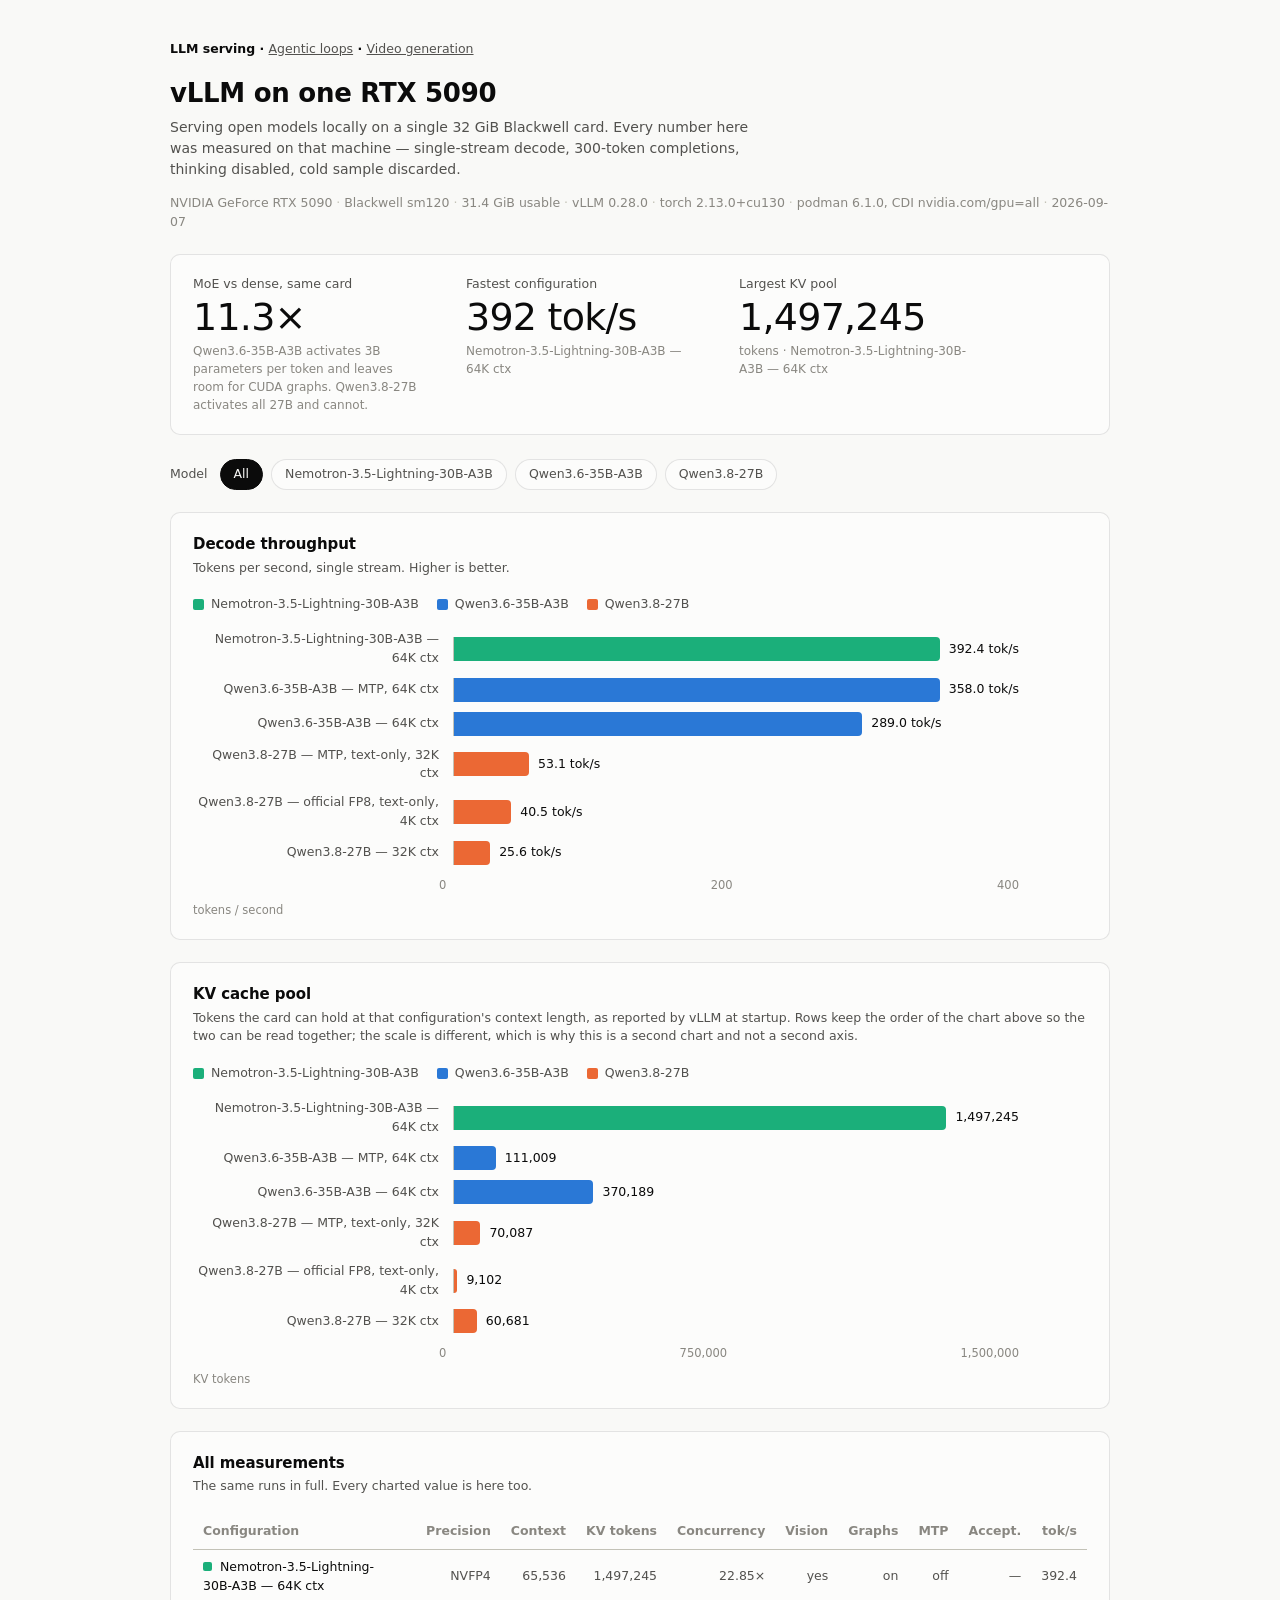
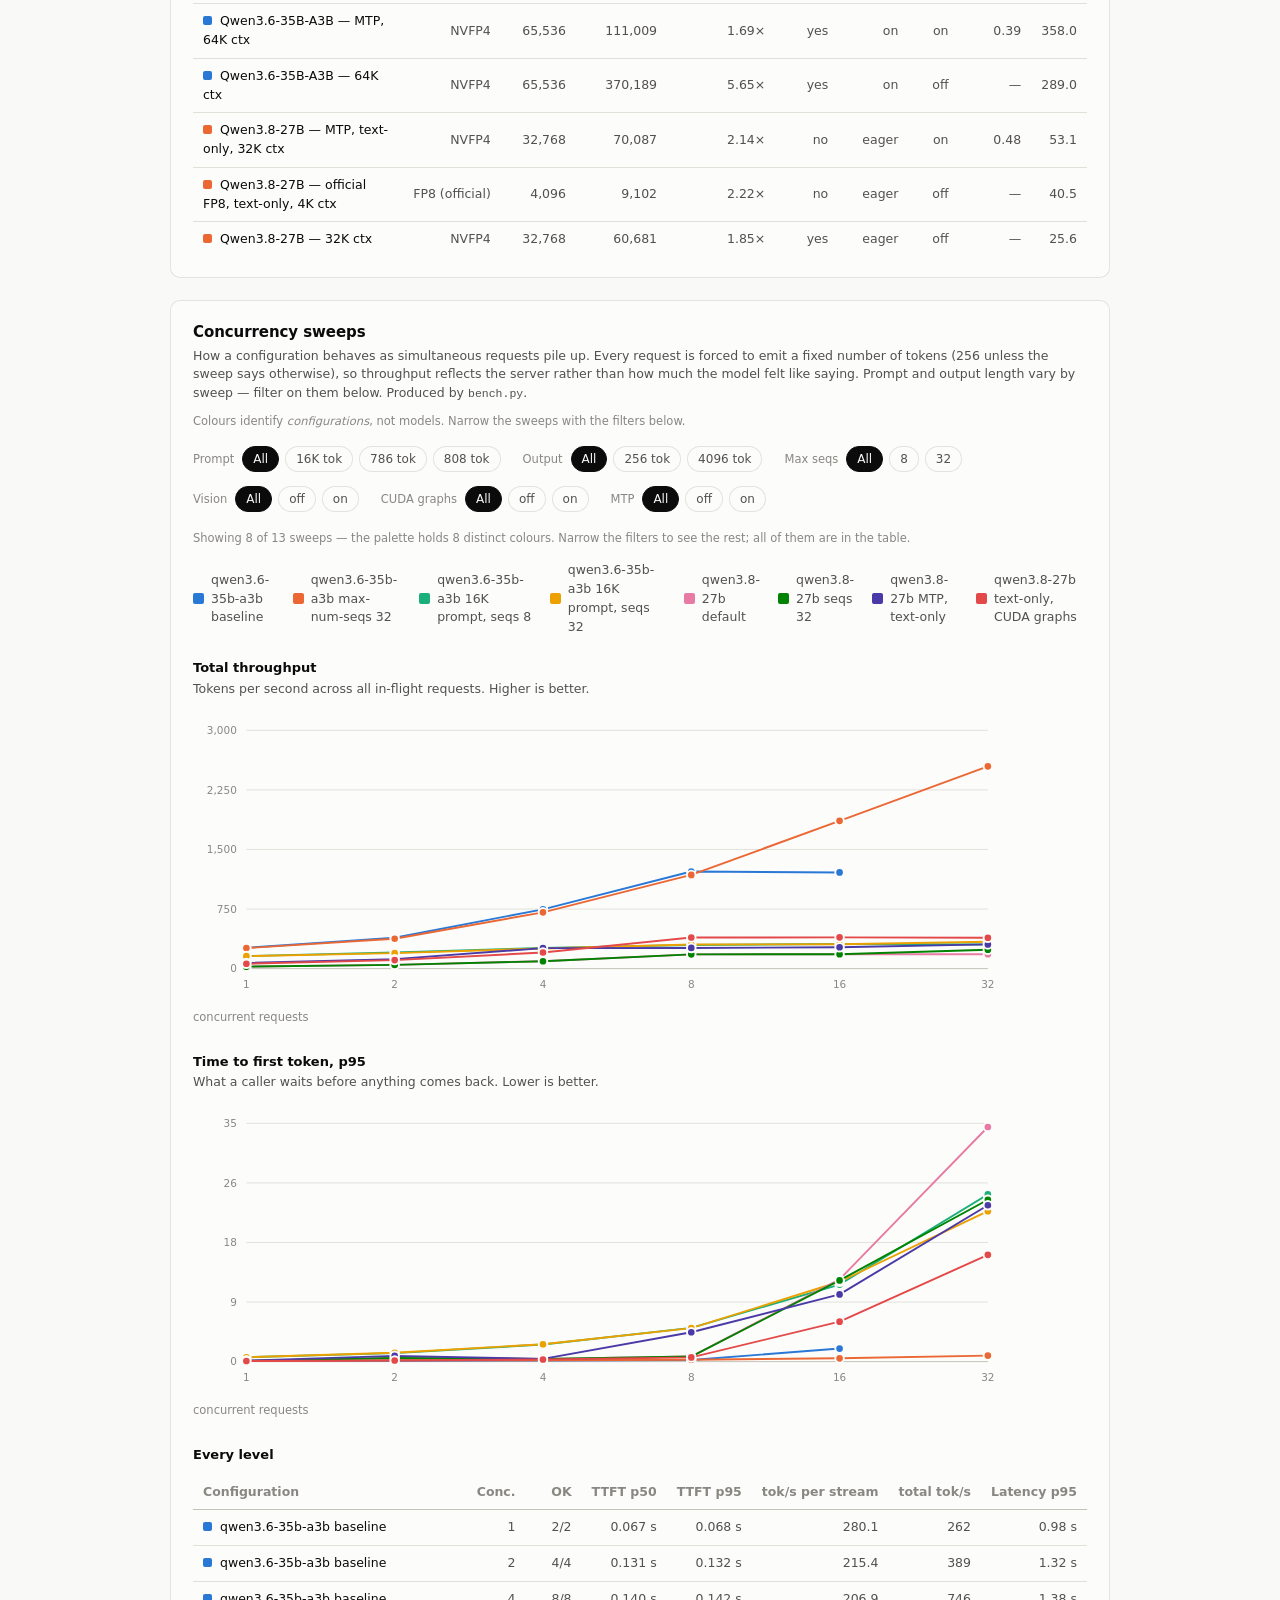
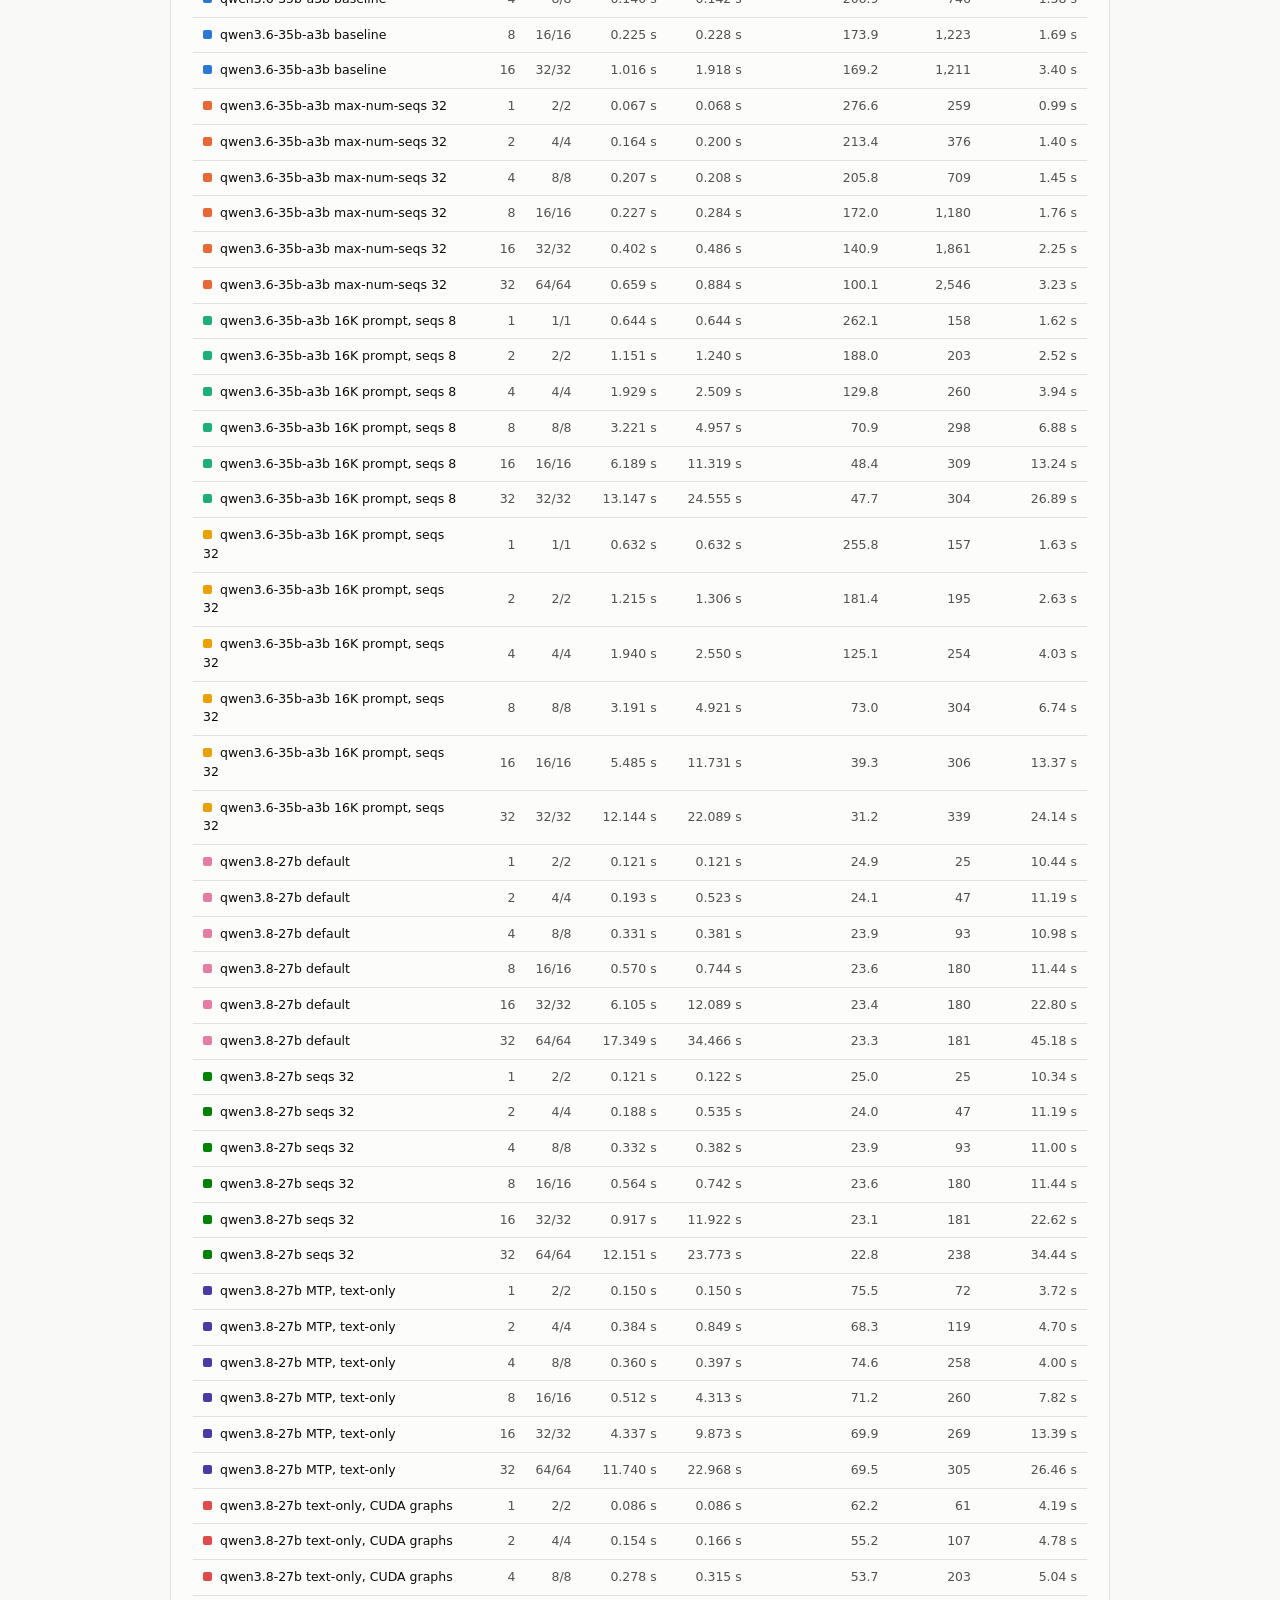
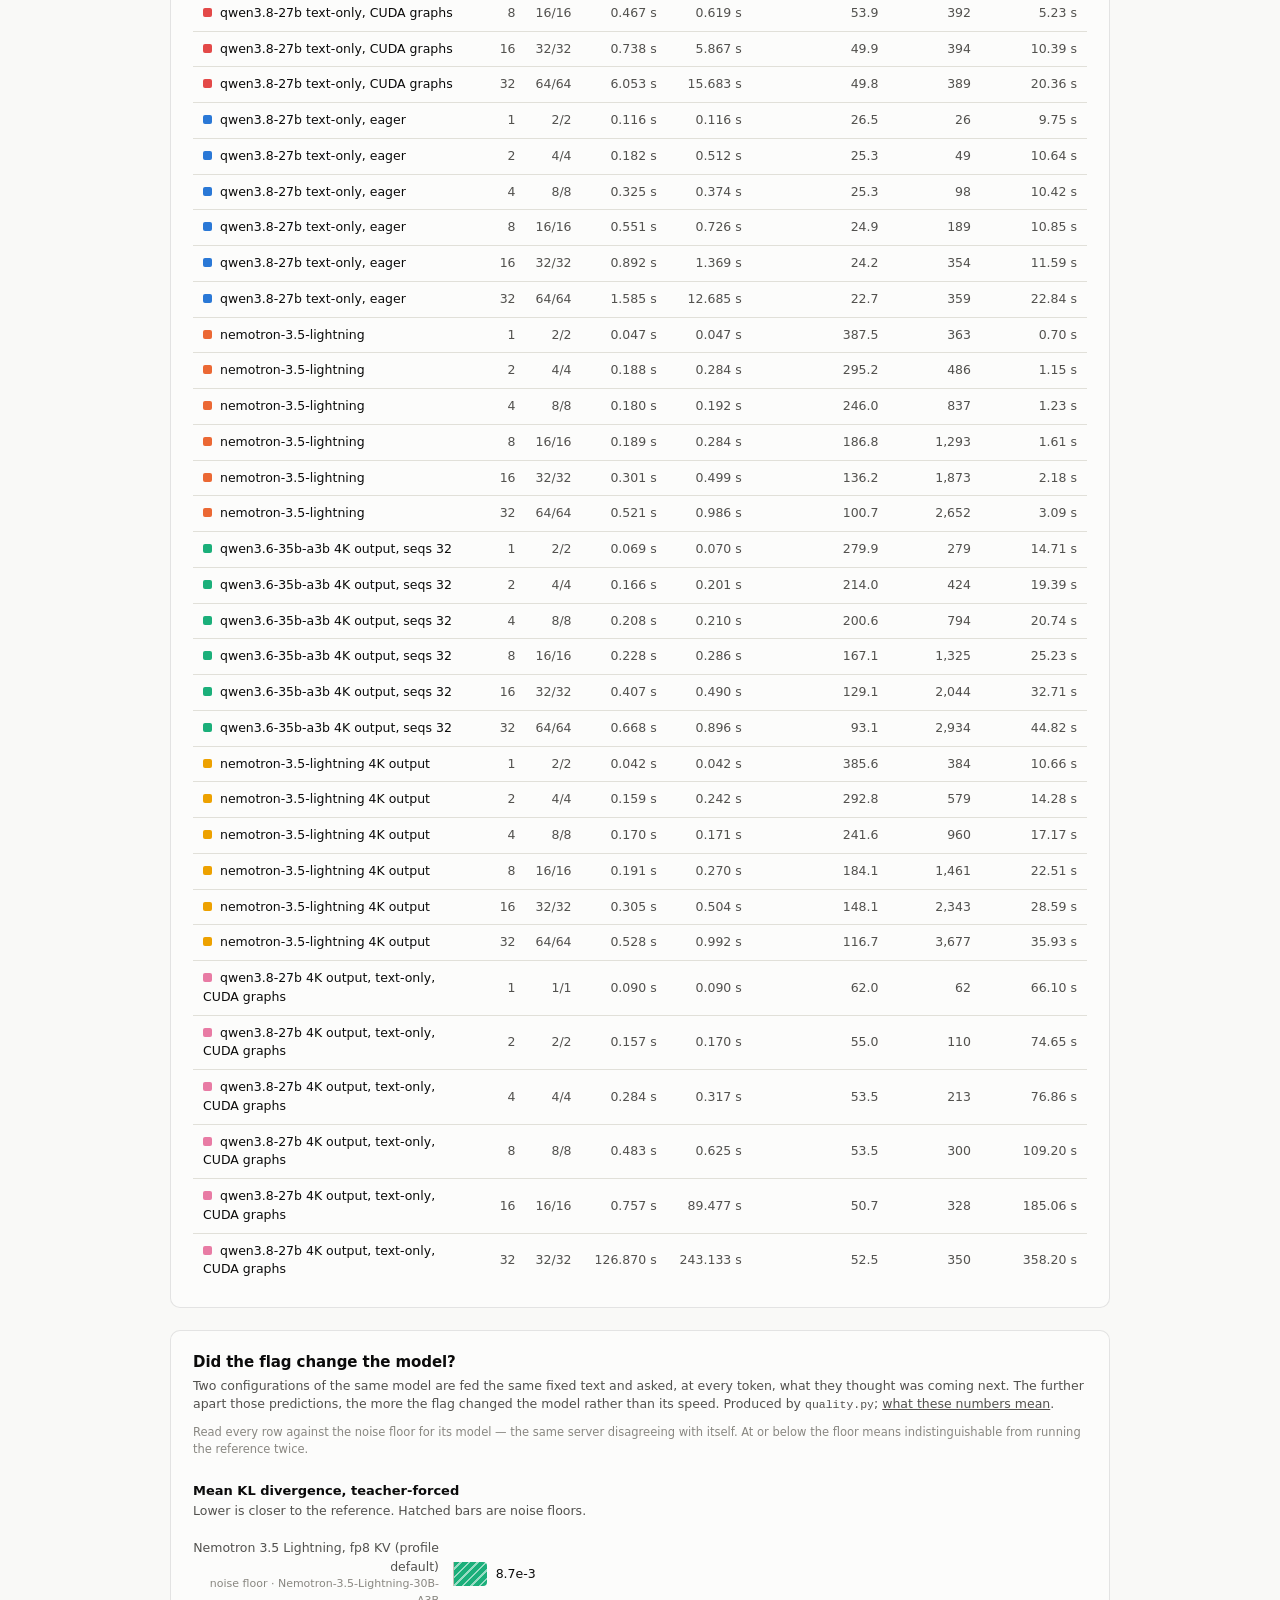
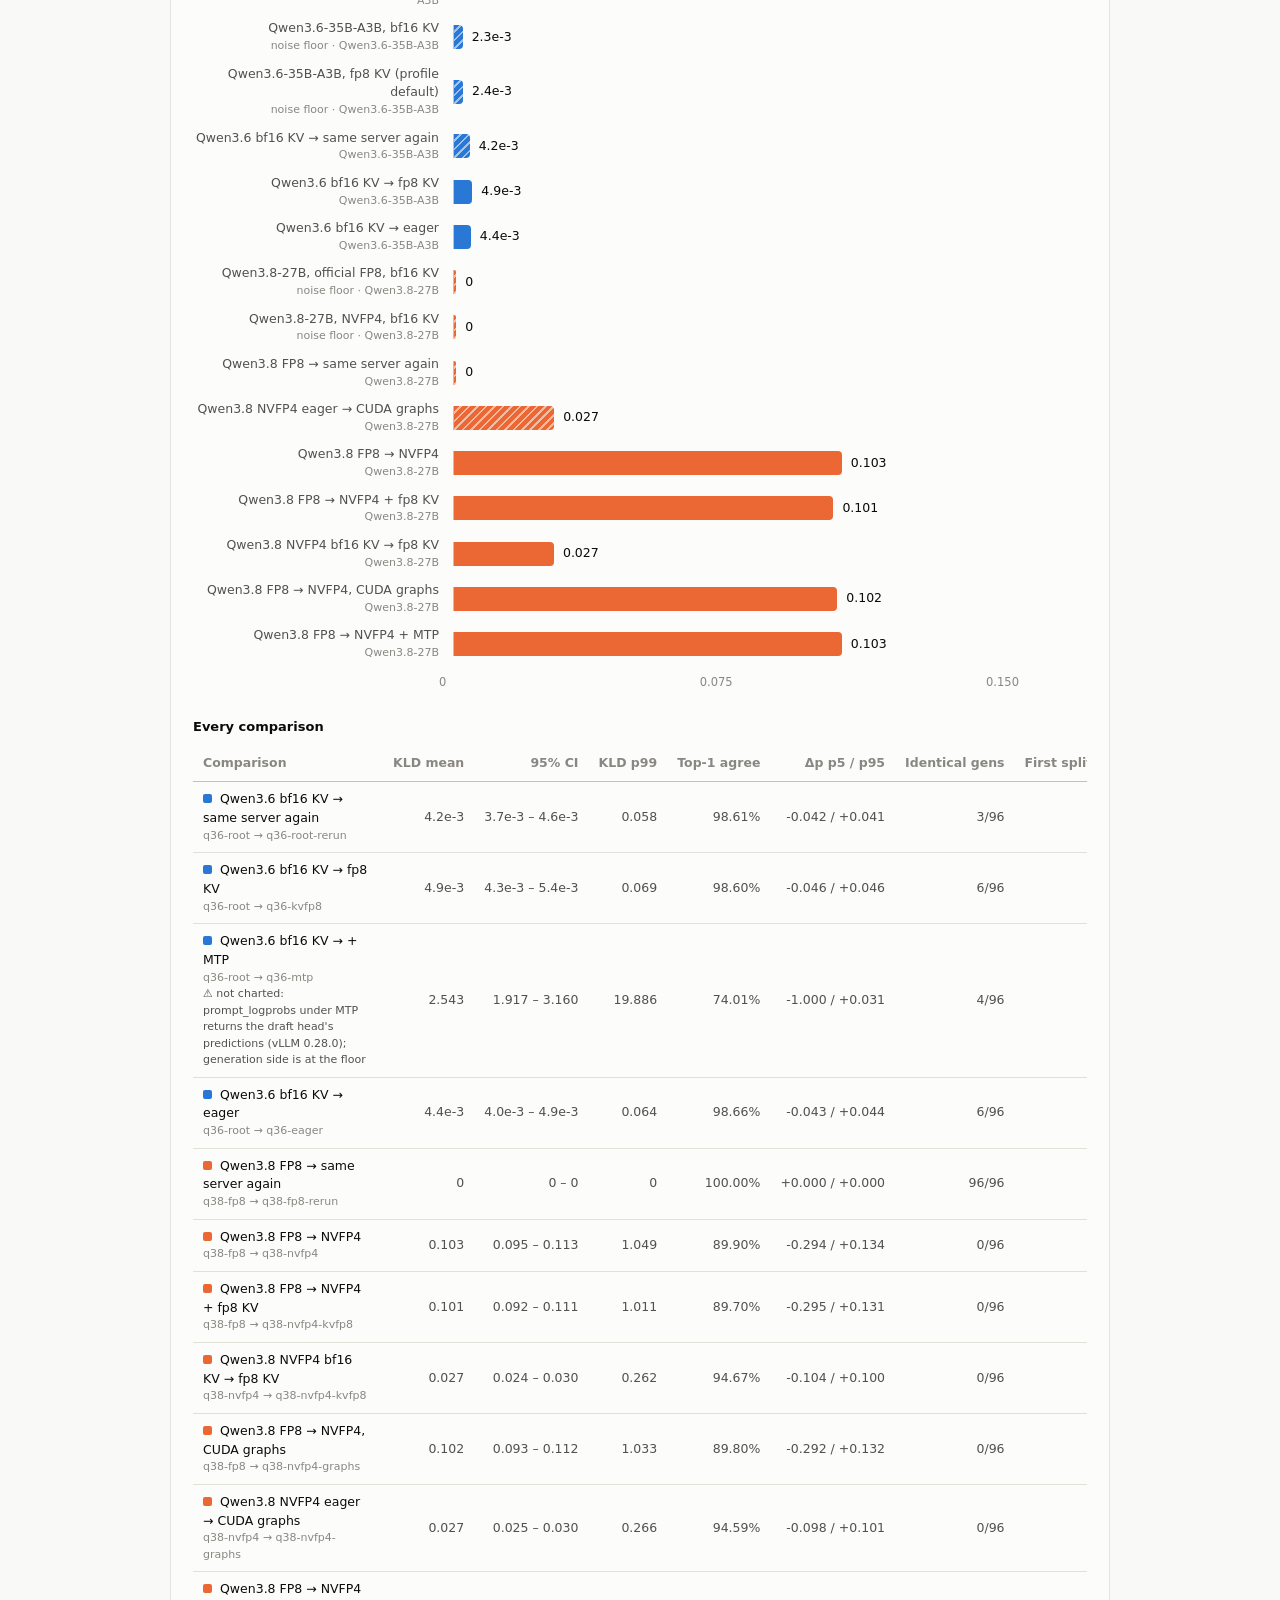
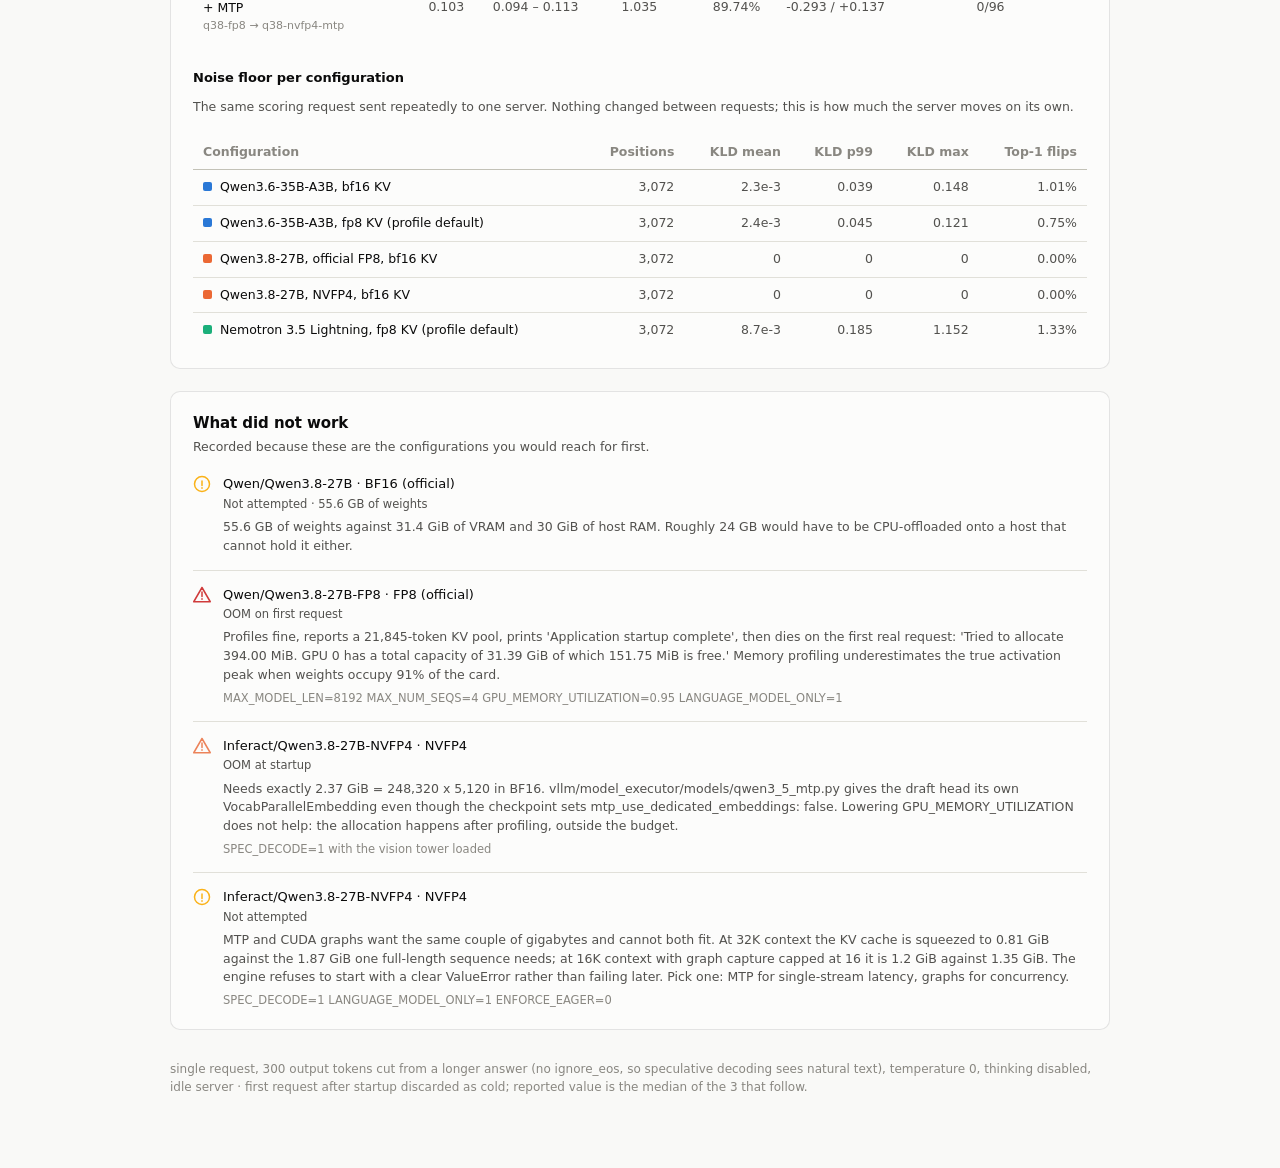
==== commit 320647cc: "Script the runs table: bench.py --single and runs.sh, Nemotron measured The page's decode-throughput" ====
--- a/docs/index.html
+++ b/docs/index.html
@@ -13,7 +13,7 @@
   <header>
     <nav class="pages" aria-label="Result pages"><span>LLM serving</span><span class="sep"></span><a href="agentic.html">Agentic loops</a><span class="sep"></span><a href="video.html">Video generation</a></nav>
     <h1>vLLM on one RTX 5090</h1>
-    <p>Serving Qwen3.x locally on a single 32 GiB Blackwell card. Every number here was
+    <p>Serving open models locally on a single 32 GiB Blackwell card. Every number here was
        measured on that machine — single-stream decode, 300-token completions, thinking
        disabled, cold sample discarded.</p>
     <div class="meta" id="meta"></div>
@@ -206,6 +206,9 @@
 (async function () {
   const $ = (id) => document.getElementById(id);
   const fmt = (n) => n.toLocaleString('en-US');
+  // Model identity keeps the first two categorical slots for the two models
+  // the page started with; any model that arrives later takes the next slot,
+  // in the order it first appears in the data, so its colour is stable.
   const COLOR = { 'Qwen3.6-35B-A3B': 'var(--series-moe)', 'Qwen3.8-27B': 'var(--series-dense)' };
 
   let data;
@@ -227,6 +230,12 @@
 
   $('loading').hidden = true;
   $('content').hidden = false;
+
+  let nextSlot = 3;
+  for (const m of [...(data.runs || []), ...(data.sweeps || []), ...(data.divergence || []), ...(data.jitter || [])]
+      .map(e => e.model).filter(Boolean)) {
+    if (!COLOR[m]) COLOR[m] = `var(--series-${Math.min(nextSlot++, 8)})`;
+  }
 
   // --- meta line -----------------------------------------------------------
   const hw = data.hardware, sw = data.software;
